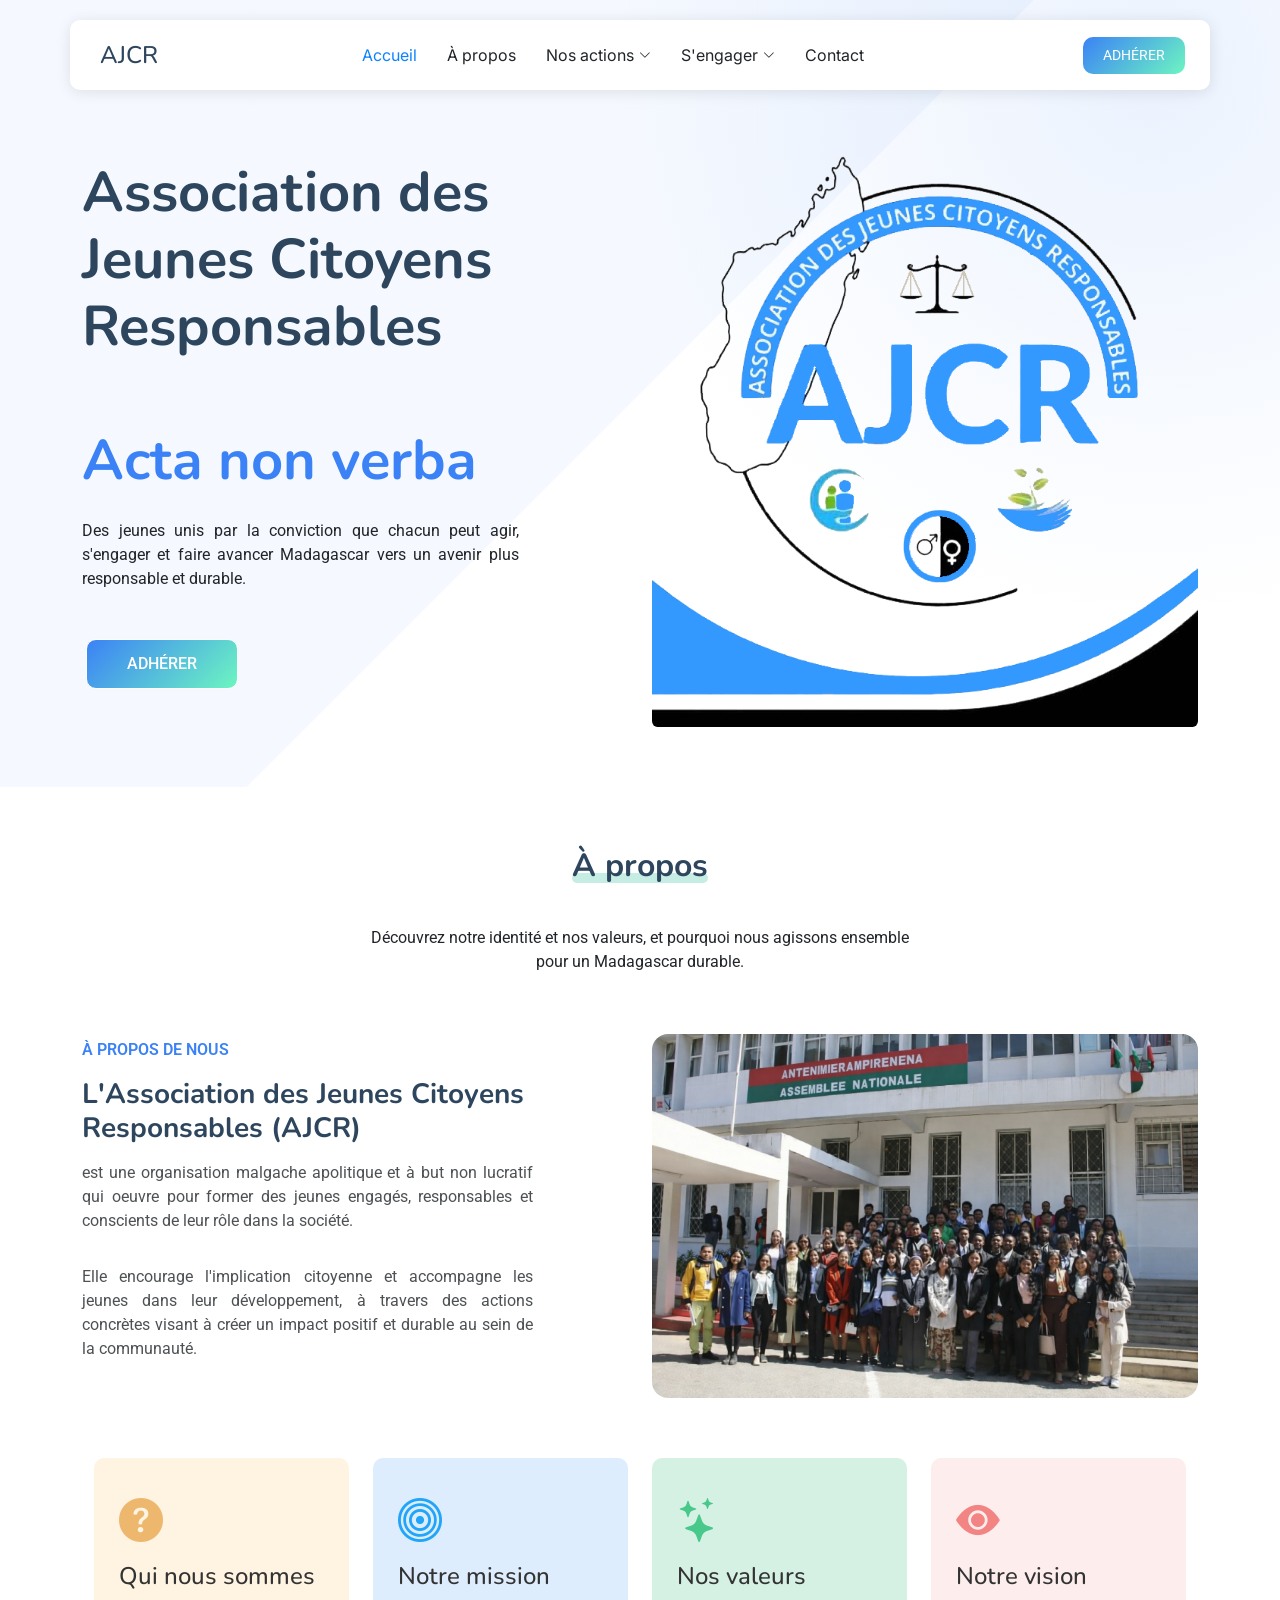
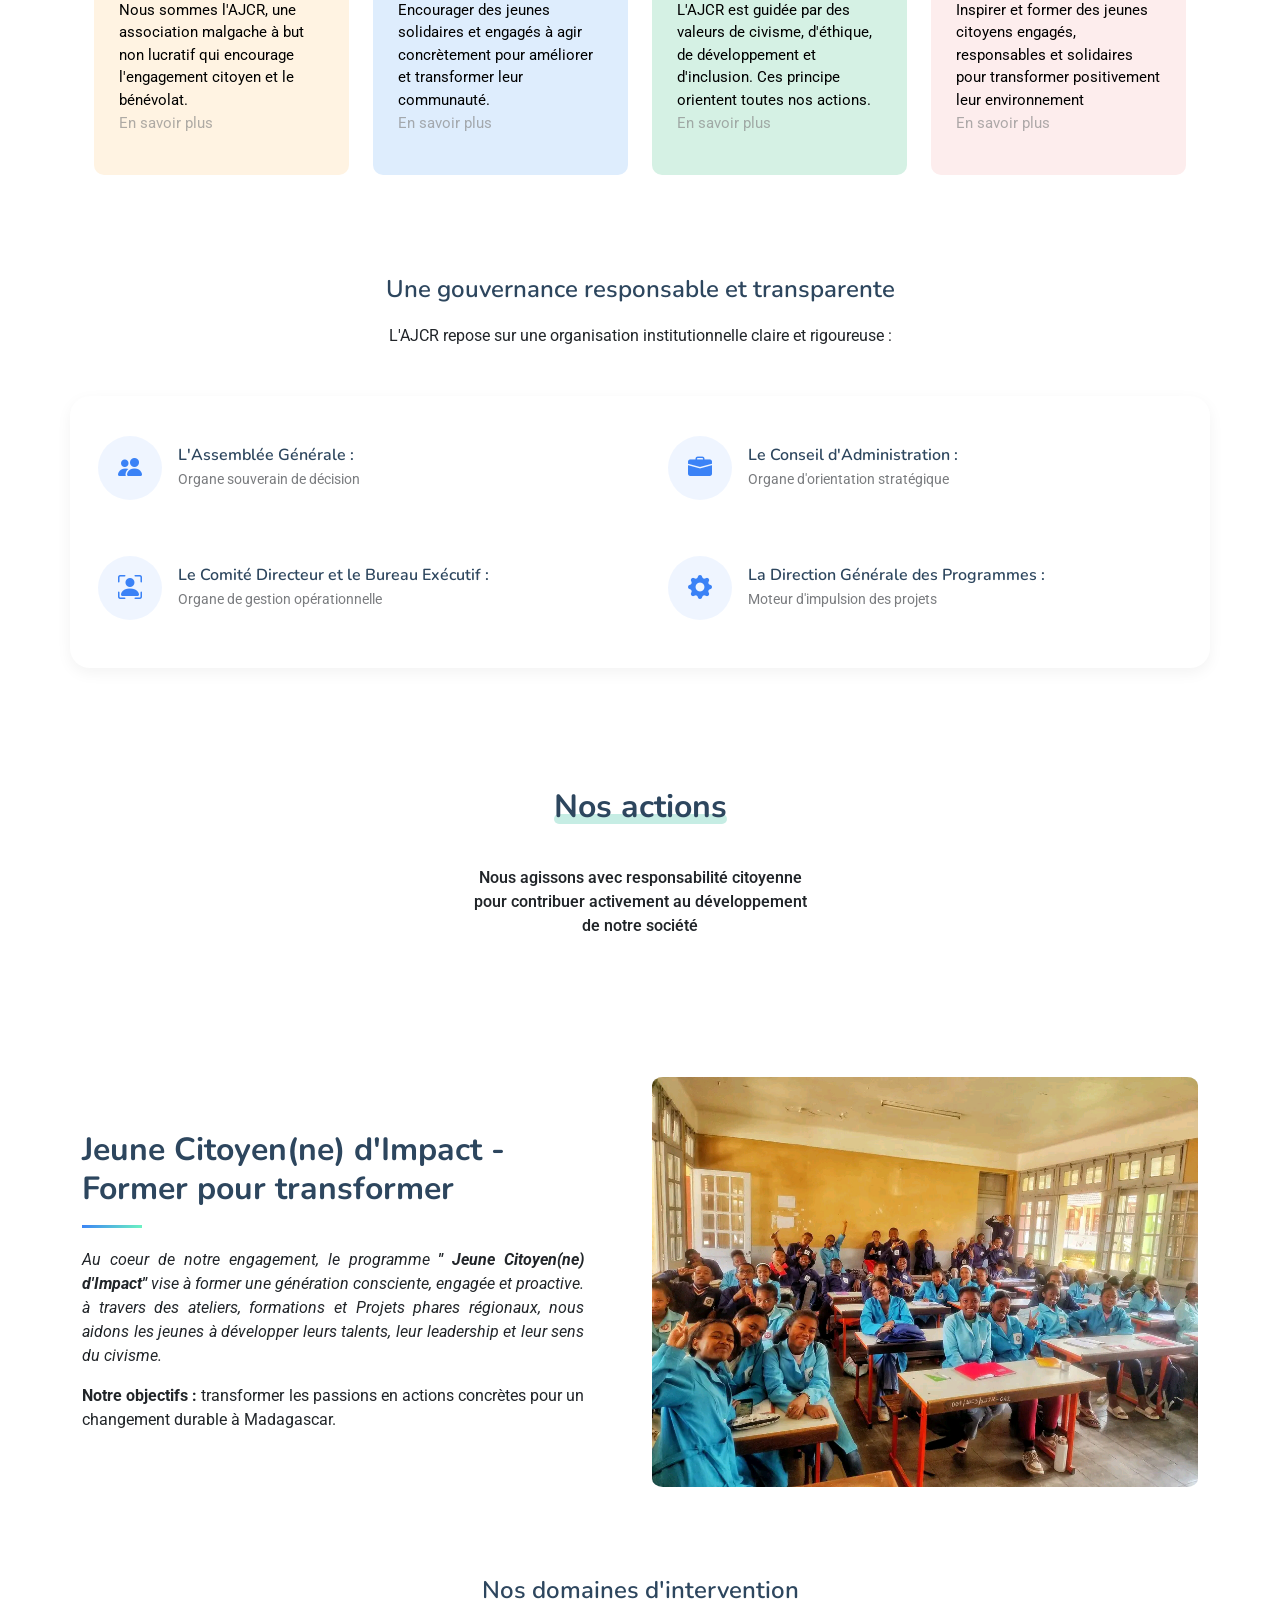
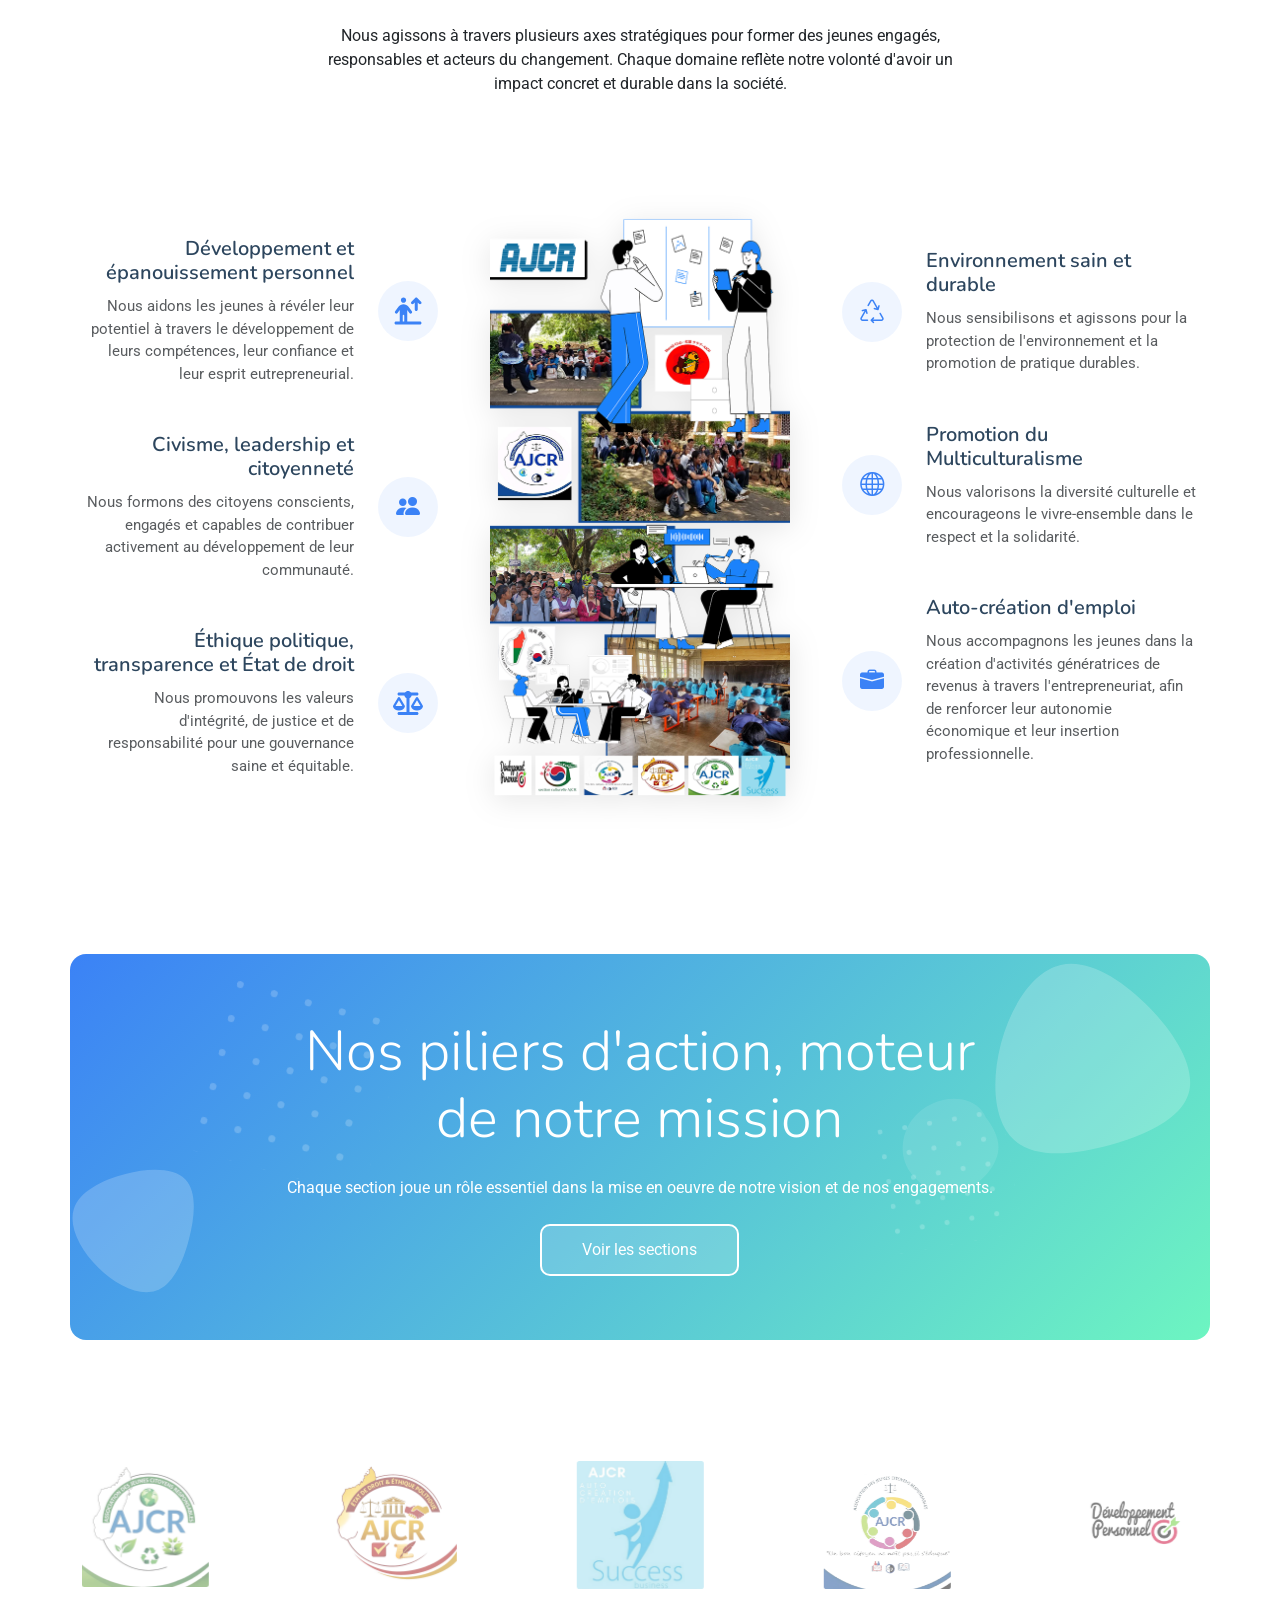
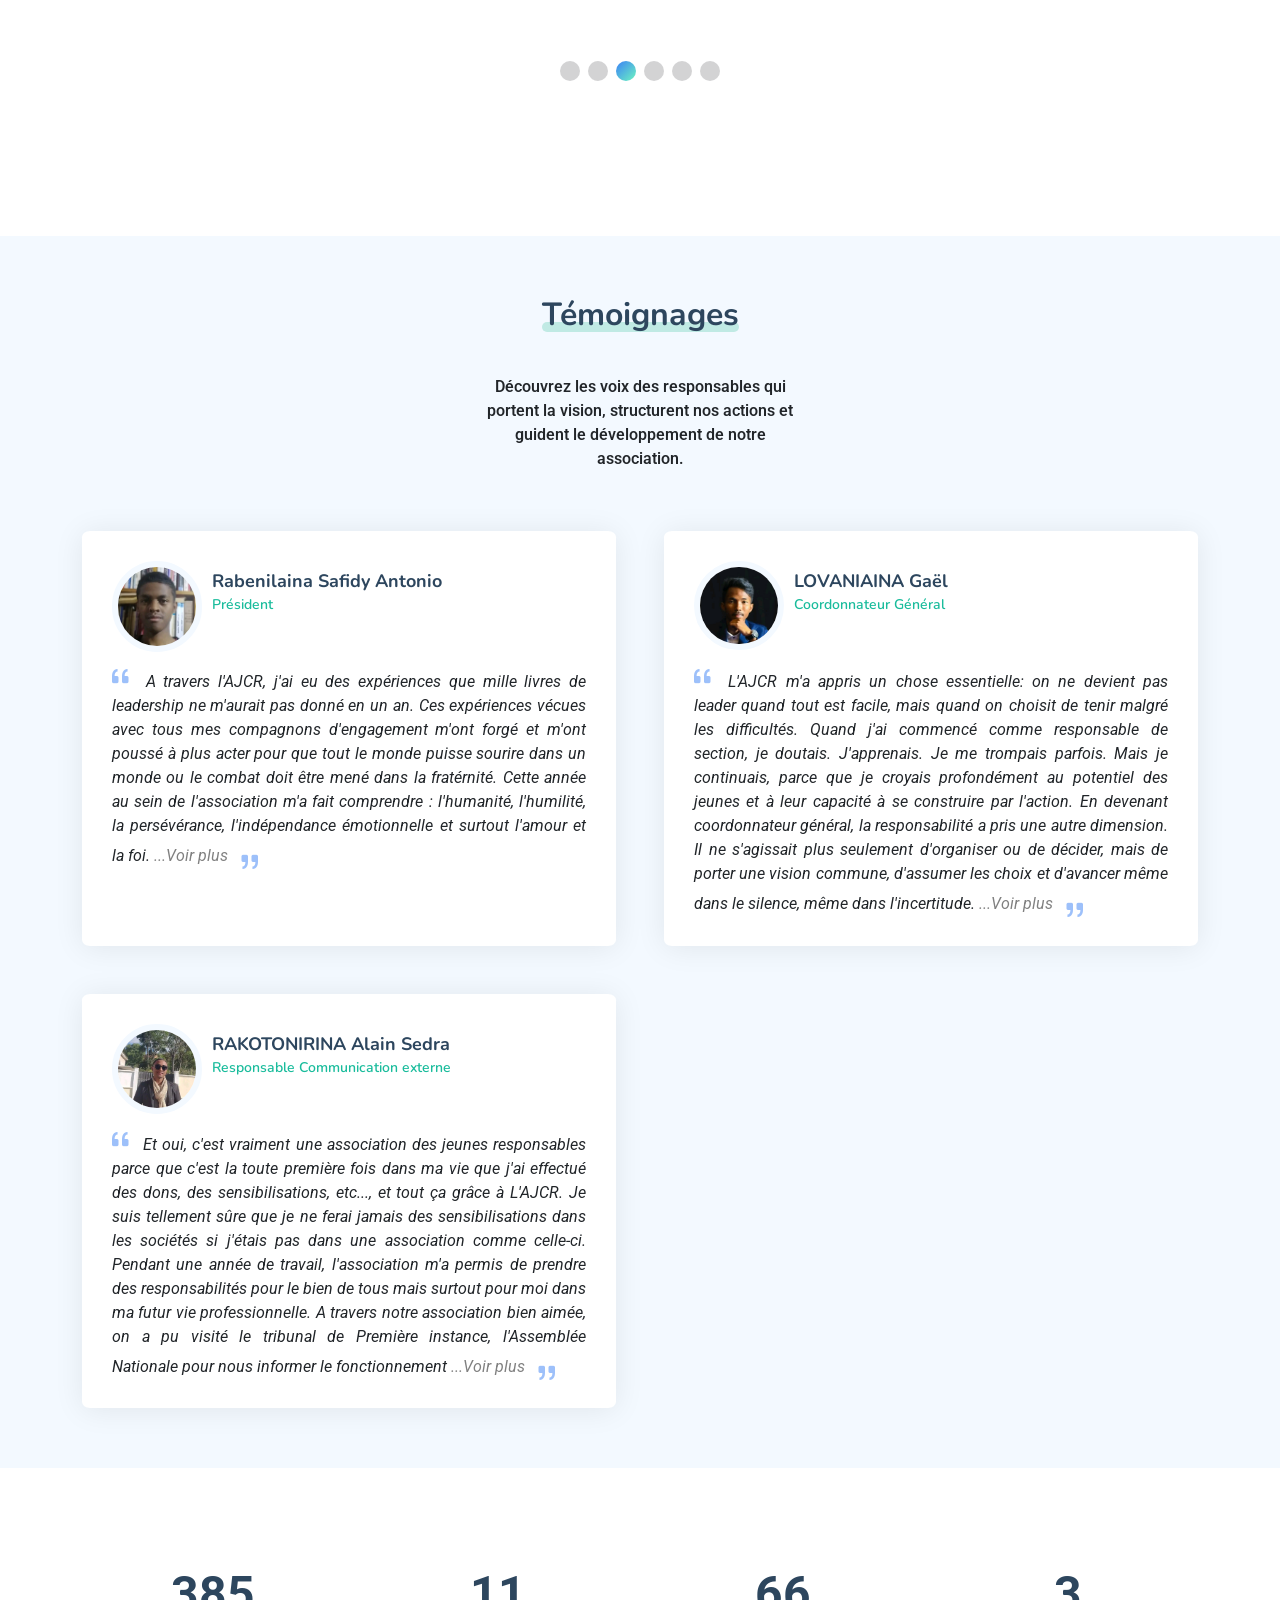
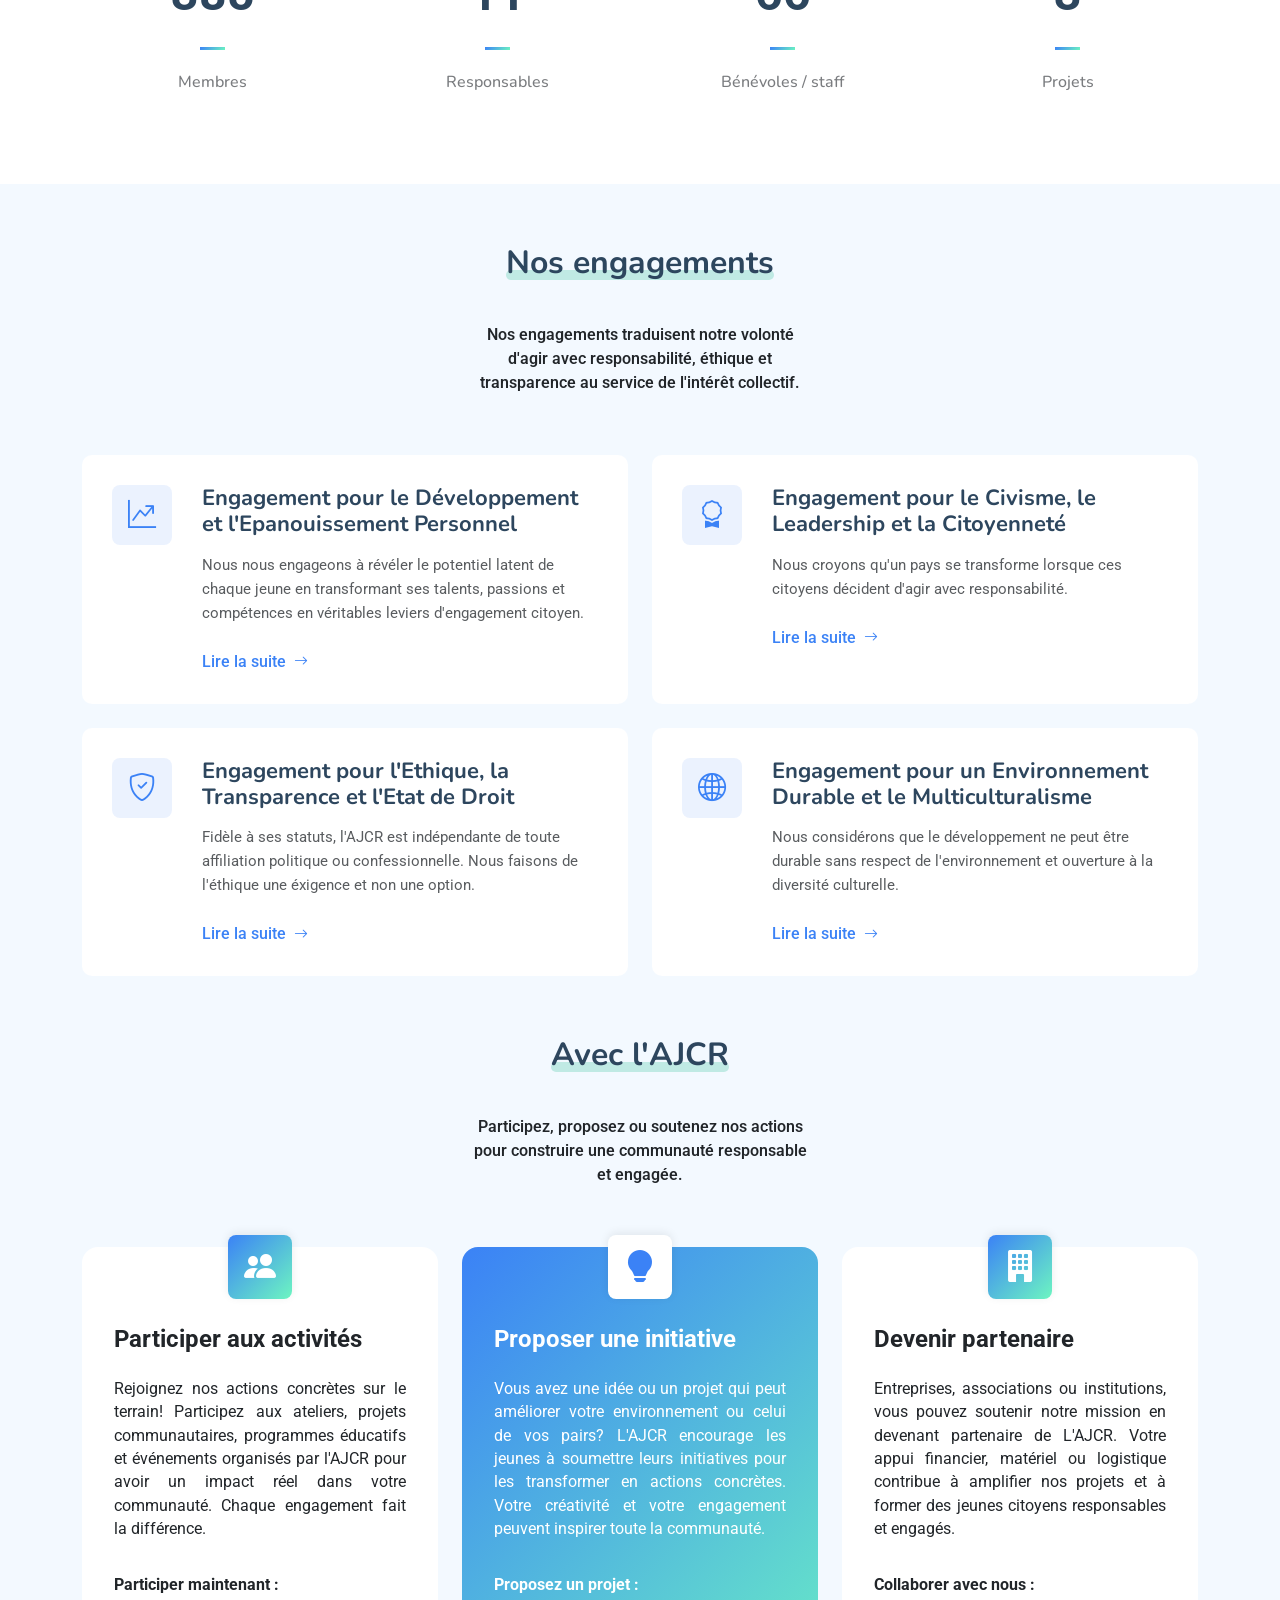
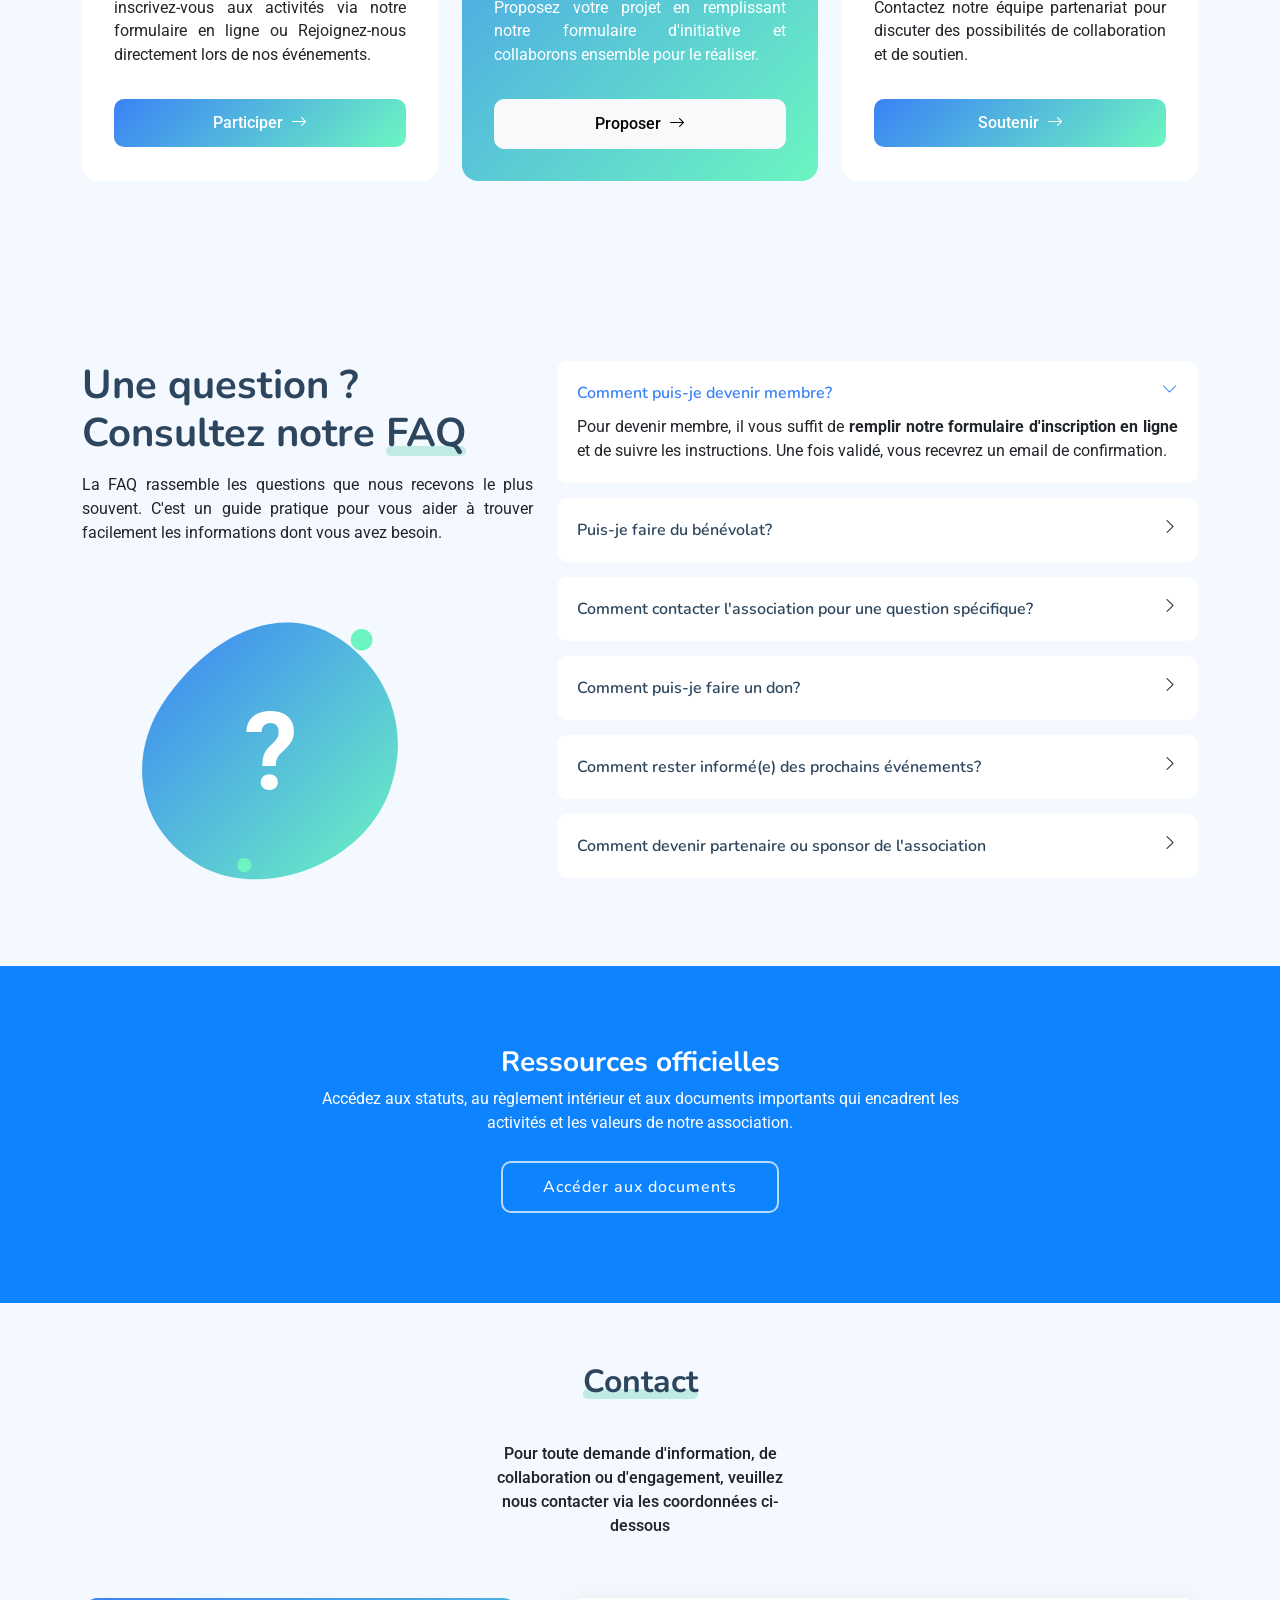
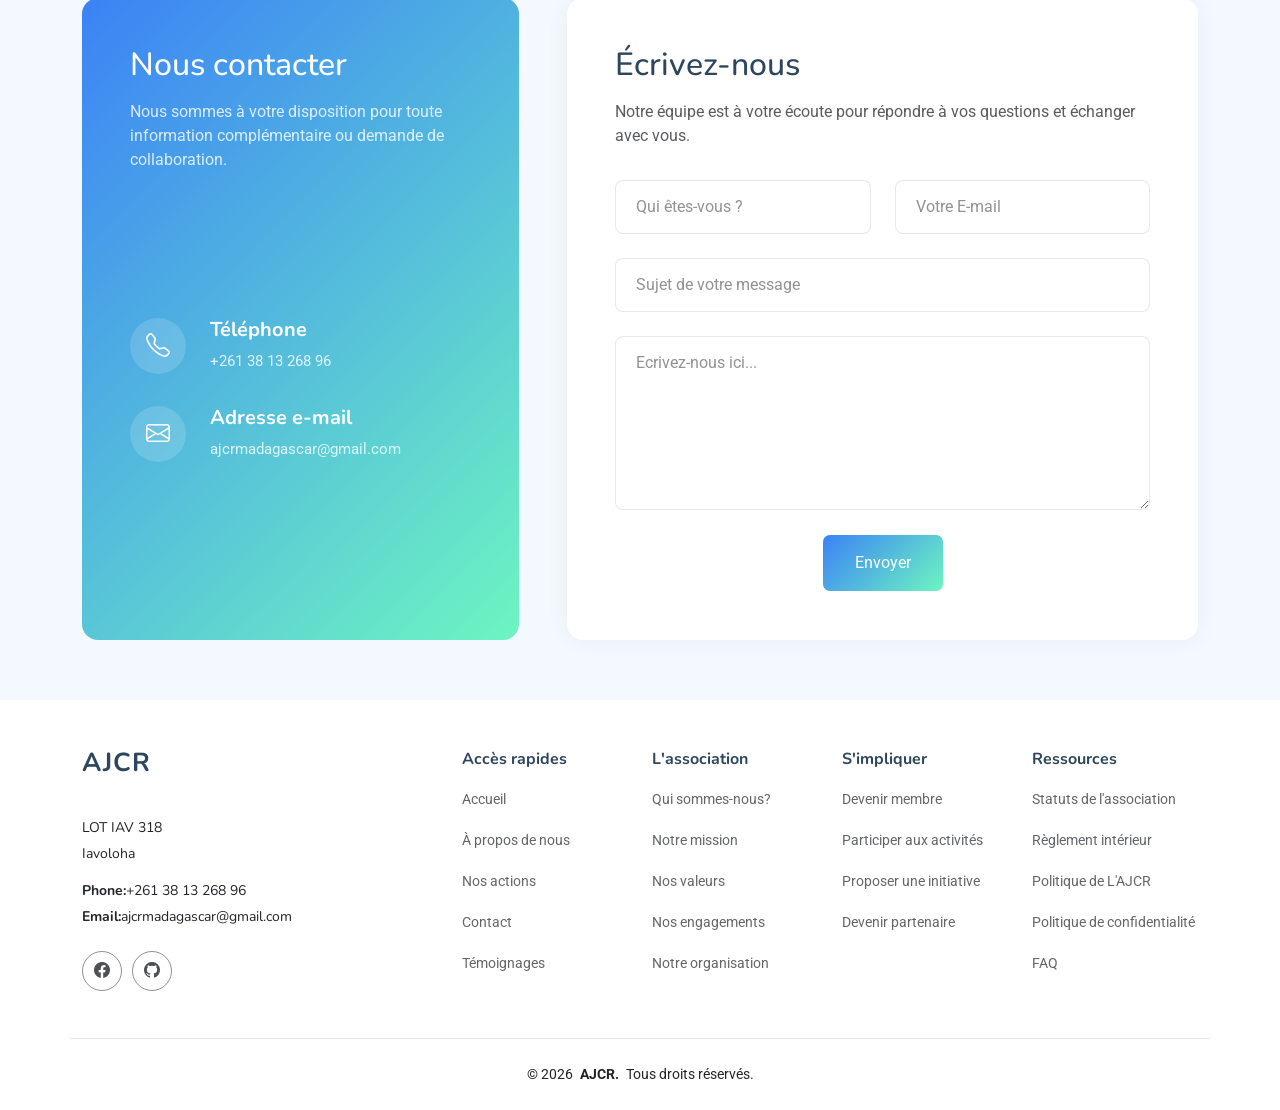
==== index.html @ 08d96058 "Mise à jour de mon site" ====
<!DOCTYPE html>
<html lang="fr">

<head>
  <meta charset="utf-8">
  <meta content="width=device-width, initial-scale=1.0" name="viewport">
  <title>Association des Jeunes citoyens Responsables</title>
  <meta name="description"
    content="AJCR est une association de jeunes citoyen responsables à Madagascar, engagée dans le leadership, le civisme et le développement personnel à travers des actions concrétes et impactantes.">
  <meta name="keywords"
    content="AJCR, association, des, jeunes, citoyens, responsables, engagement citoyen, leadership">

  <!-- Favicons -->
  <link href="assets/img/ajcr.png" rel="icon">
  <link href="assets/img/ajcr.png" rel="apple-touch-icon">

  <!-- Fonts -->
  <link href="https://fonts.googleapis.com" rel="preconnect">
  <link href="https://fonts.gstatic.com" rel="preconnect" crossorigin>
  <link
    href="https://fonts.googleapis.com/css2?family=Roboto:ital,wght@0,100;0,300;0,400;0,500;0,700;0,900;1,100;1,300;1,400;1,500;1,700;1,900&family=Inter:wght@100;200;300;400;500;600;700;800;900&family=Nunito:ital,wght@0,200;0,300;0,400;0,500;0,600;0,700;0,800;0,900;1,200;1,300;1,400;1,500;1,600;1,700;1,800;1,900&display=swap"
    rel="stylesheet">

  <!--  fichier bootstrap -->
  <link href="assets/vendor/bootstrap/css/bootstrap.min.css" rel="stylesheet">
  <link href="assets/vendor/bootstrap-icons/bootstrap-icons.css" rel="stylesheet">
  <link href="assets/vendor/aos/aos.css" rel="stylesheet">
  <link href="assets/vendor/glightbox/css/glightbox.min.css" rel="stylesheet">
  <link href="assets/vendor/swiper/swiper-bundle.min.css" rel="stylesheet">

  <!-- fichier main.css -->
  <link href="assets/css/main.css" rel="stylesheet">

  <!-- Google Tag Manager -->
  <script>(function (w, d, s, l, i) {
      w[l] = w[l] || []; w[l].push({
        'gtm.start':
          new Date().getTime(), event: 'gtm.js'
      }); var f = d.getElementsByTagName(s)[0],
        j = d.createElement(s), dl = l != 'dataLayer' ? '&l=' + l : ''; j.async = true; j.src =
          'https://www.googletagmanager.com/gtm.js?id=' + i + dl; f.parentNode.insertBefore(j, f);
    })(window, document, 'script', 'dataLayer', 'GTM-KNG8LFF8');
  </script>
  <!-- End Google Tag Manager -->
  <!-- ==============================================================
  le site officielle de l'association des jeunees citoyen responsable 
  =============================================================== -->
</head>

<body class="index-page">

  <!-- Google Tag Manager (noscript) -->
  <noscript>
    <iframe src="https://www.googletagmanager.com/ns.html?id=GTM-KNG8LFF8" height="0" width="0"
      style="display:none;visibility:hidden">
    </iframe>
  </noscript>
  <!-- End Google Tag Manager (noscript) -->

  <header id="header" class="header d-flex align-items-center fixed-top">
    <div
      class="header-container container-fluid container-xl position-relative d-flex align-items-center justify-content-between">

      <a href="index.html" class="logo d-flex align-items-center me-auto me-xl-0">
        <h1 class="Nom-du-site"> <span id="A">A</span>JCR</h1>
      </a>

      <nav id="Menu-de-navigation" class="Menu-de-navigation">
        <ul>
          <li><a href="#hero" class="active">Accueil</a></li>
          <li><a href="#A-propos">À propos</a></li>
          <li class="dropdown">
            <a href="#Nos-actions"><span>Nos actions</span><i class="bi bi-chevron-down toggle-dropdown"></i></a>
            <ul>
              <li><a href="#features-2">Champs d'action</a></li>
              <li><a href="section-details.html">Voir les Sections</a></li>
            </ul>
          </li>
          <li class="dropdown"><a href="#"><span>S'engager</span><i class="bi bi-chevron-down toggle-dropdown"></i></a>
            <ul>
              <li><a href="#Nos-engagenments">Nos engagements</a></li>
              <li class="dropdown"><a href="#Avec-nous"><span>Agir avec nous</span> <i
                    class="bi bi-chevron-down toggle-dropdown"></i></a>
                <ul>                  
                  <li><a href="https://forms.gle/aZLfjE8czCj9Nwq28">Participer aux activités</a></li>
                  <li><a href="https://forms.gle/UtaUMvUK39aXGhhe7">Proposer une initiative</a></li>
                  <li><a href="https://forms.gle/JMhozHPYaGedR1356">Devenir partenaire</a></li>
                </ul>
              </li>
            </ul>
          </li>
          <li><a href="#contact">Contact</a></li>
        </ul>
        <i class="mobile-nav-toggle d-xl-none bi bi-list"></i>
      </nav>
      <a class="btn-getstarted" href="https://forms.gle/XsCxbrKnExZRvkuF6">ADHÉRER</a>
    </div>
  </header>

  <main class="main">

    <!-- Début du modale -->
    <div id="file-modal">
      <div id="file-modal-div-2">
        <div id="file-modal-div-2-i">
          <h3 id="h3-modal">Fichiers à télécharger</h3>
          <i id="close-file-modal" class="bi bi-x"></i>
        </div>
        <div id="file-modal-div-2-content">
          <ul id="ul-modal">
            <li class="li-modal"><span class="li-modal-span"><i class="bi bi-filetype-pdf"></i> Statuts de l'association
              </span><a href="docs/Statut de l'ajcr.pdf" download="" class="btn-download" id="li-modal-a-1"><i
                  class="bi bi-download"></i> Télécharger</a></li>
            <li class="li-modal"><span class="li-modal-span"><i class="bi bi-filetype-pdf"></i> Règlement intérieur
              </span><a href="docs/REGLEMENT INTERIEUR DE L'AJCR.pdf" download="" class="btn-download"
                id="li-modal-a-2"><i class="bi bi-download"></i>
                Télécharger</a></li>
            <li class="li-modal"><span class="li-modal-span"><i class="bi bi-filetype-pdf"></i> Politique de L'AJCR
              </span><a href="docs/Politique de l'ajcr 2026.pdf" download="" class="btn-download" id="li-modal-a-3"><i
                  class="bi bi-download"></i> Télécharger</a></li>
          </ul>
        </div>
      </div>
    </div>
    <!-- fin du modale -->
    <!-- Section Accueil -->
    <section id="hero" class="hero section">
      <div class="container" data-aos="fade-up" data-aos-delay="100">
        <div class="row align-items-center">
          <!-- Déscription -->
          <div class="col-lg-6">
            <div class="hero-content" data-aos="fade-up" data-aos-delay="200">
              <h1 class="mb-4">
                Association des <br> Jeunes
                Citoyens <br>Responsables <br><br>
                <span class="accent-text">Acta non verba</span>
              </h1>
              <p class="mb-4 mb-md-5">
                Des jeunes unis par la conviction que chacun peut agir, s'engager et faire avancer Madagascar vers un
                avenir plus responsable et durable.</p>
              <div class="hero-buttons">
                <a href="https://forms.gle/XsCxbrKnExZRvkuF6" class="btn btn-primary me-0 me-sm-2 mx-1">ADHÉRER</a>
              </div>
            </div>
          </div>
          <!-- fin de la déscription -->
          <!-- image AJCR -->
          <div class="col-lg-6">
            <div class="hero-image" data-aos="zoom-out" data-aos-delay="300">
              <img src="assets/img/ajcr2.png" alt="logo de l'AJCR " class="img-fluid">
            </div>
          </div>
          <!-- fin de image AJCR -->
        </div>
      </div>
    </section>
    <!-- fin de la Section : Accueil -->
    <!-- Section : À Propos -->
    <section id="A-propos" class="about section">
      <!-- titre de la section -->
      <div class="container section-title" data-aos="fade-up">
        <h2><span class="allsection">À propos</span></h2>
        <p class="allsetcion-P">Découvrez notre identité et nos valeurs, et pourquoi nous agissons ensemble <br> pour
          un Madagascar durable. </p>
      </div>
      <!-- fin du titre de la section -->
      <div class="container" data-aos="fade-up" data-aos-delay="100">
        <!-- Début de la partie titre et déscription -->
        <div class="row gy-4 align-items-center justify-content-between">
          <div class="col-xl-5" data-aos="fade-up" data-aos-delay="200">
            <span class="about-meta">À PROPOS DE NOUS </span>
            <h2 class="about-title">L'Association des Jeunes Citoyens Responsables (AJCR)</h2>
            <p class="about-description">est une organisation malgache apolitique et à but non lucratif qui oeuvre pour
              former des jeunes engagés, responsables et conscients de leur rôle dans la société.</p>
            <p class="about-description">Elle encourage l'implication citoyenne et accompagne les jeunes dans leur
              développement, à travers des actions concrètes visant à créer un impact positif et durable au sein de la
              communauté.
            </p>
          </div>
          <div class="col-xl-6" data-aos="fade-up" data-aos-delay="300">
            <div class="image-wrapper">
              <div class="images position-relative" data-aos="zoom-out" data-aos-delay="400">
                <img src="assets/img/image-des-membres-de-AJCR.png" alt=""
                  class="img-fluid main-image rounded-4 glightbox">
              </div>
            </div>
          </div>
        </div>
        <!-- fin de la partie titre et déscription -->
        <!-- Section caractéristiques cartes -->
        <section id="features-cards" class="features-cards section">
          <div class="container">
            <div class="row gy-4">
              <!-- Début de la partie 1 du caractéristiques cartes -->
              <div class="col-xl-3 col-md-6" data-aos="zoom-in" data-aos-delay="100">
                <div class="feature-box orange">
                  <i class="bi bi-question-circle-fill"></i>
                  <h4>Qui nous sommes</h4>
                  <p> Nous sommes l'AJCR, une association malgache à but non lucratif qui encourage l'engagement citoyen
                    et le bénévolat.</p>
                  <a href="à-propos.html" class="feature-box-orange">En savoir plus </a>
                </div>
              </div>
              <!-- fin de la partie 1 du caractéristiques cartes -->
              <!-- Début de la partie 2 du caractéristiques cartes -->
              <div class="col-xl-3 col-md-6" data-aos="zoom-in" data-aos-delay="200">
                <div class="feature-box blue">
                  <i class="bi bi-bullseye"></i>
                  <h4>Notre mission</h4>
                  <p>Encourager des jeunes solidaires et engagés à agir concrètement pour améliorer et transformer leur
                    communauté.</p>
                  <a href="à-propos.html">En savoir plus</a>
                </div>
              </div>
              <!-- fin de la partie 2 du caractéristiques cartes -->
              <!-- Début de la partie 3 du caractéristiques cartes -->
              <div class="col-xl-3 col-md-6" data-aos="zoom-in" data-aos-delay="300">
                <div class="feature-box green">
                  <i class="bi bi-stars"></i>
                  <h4>Nos valeurs</h4>
                  <p>L'AJCR est guidée par des valeurs de civisme, d'éthique, de développement et d'inclusion. Ces
                    principe orientent toutes nos actions.</p>
                  <a href="à-propos.html">En savoir plus</a>
                </div>
              </div>
              <!-- fin de la partie 3 du caractéristiques cartes -->
              <!-- Début de la partie 4 du caractéristiques cartes -->
              <div class="col-xl-3 col-md-6" data-aos="zoom-in" data-aos-delay="400">
                <div class="feature-box red">
                  <i class="bi bi-eye-fill"></i>
                  <h4>Notre vision</h4>
                  <p>Inspirer et former des jeunes citoyens engagés, responsables et solidaires pour transformer
                    positivement leur environnement</p>
                  <a href="à-propos.html">En savoir plus</a>
                </div>
              </div>
              <!-- fin de la partie 4 du caractéristiques cartes-->
            </div>
          </div>
        </section>
        <!-- fin de la Section caractéristiques cartes -->
        <!-- Début de la partie gouvernance et transparence -->
        <!-- sous-titre de la section -->
        <div class="container section-subtitles" data-aos="fade-up">
          <h2><span>Une gouvernance responsable et transparente</span></h2>
          <p class="allsetcion-P">L'AJCR repose sur une organisation institutionnelle claire et rigoureuse :</p>
        </div>
        <!-- fin du sous-titre -->
        <!-- déscription de la sous-partie -->
        <div class="row stats-row gy-4 mt-5" data-aos="fade-up" data-aos-delay="500">
          <!-- L'Assemblée générale -->
          <div class="col-lg-6 col-md-6">
            <div class="resposable-item">
              <div class="resposable-icon">
                <i class="bi bi-people-fill"></i>
              </div>
              <div class="resposable-content">
                <h4>L'Assemblée Générale :</h4>
                <p class="mb-0">Organe souverain de décision</p>
              </div>
            </div>
          </div>
          <!-- fin -->
          <!-- Le conseil d'administration -->
          <div class="col-lg-6 col-md-6">
            <div class="resposable-item">
              <div class="resposable-icon">
                <i class="bi bi-briefcase-fill"></i>
              </div>
              <div class="resposable-content">
                <h4>Le Conseil d'Administration :</h4>
                <p class="mb-0">Organe d'orientation stratégique</p>
              </div>
            </div>
          </div>
          <!-- fin -->
          <!-- comité directeur et le bureau éxécutif -->
          <div class="col-lg-6 col-md-6">
            <div class="resposable-item">
              <div class="resposable-icon">
                <i class="bi bi-person-bounding-box"></i>
              </div>
              <div class="resposable-content">
                <h4>Le Comité Directeur et le Bureau Exécutif :</h4>
                <p class="mb-0">Organe de gestion opérationnelle</p>
              </div>
            </div>
          </div>
          <!-- fin -->
          <!-- la direction Générale des programmes -->
          <div class="col-lg-6 col-md-6">
            <div class="resposable-item">
              <div class="resposable-icon">
                <i class="bi bi-gear-fill"></i>
              </div>
              <div class="resposable-content">
                <h4>La Direction Générale des Programmes :</h4>
                <p class="mb-0">Moteur d'impulsion des projets</p>
              </div>
            </div>
          </div>
          <!-- fin -->
        </div>
        <!-- fin du sous-partie  -->
      </div>
    </section>
    <!-- fin de la Section : À Propos -->
    <!-- Section : Nos actions -->
    <section id="Nos-actions" class="features section">
      <!-- titre de la section  -->
      <div class="container section-title" data-aos="fade-up">
        <h2><span class="allsection">Nos actions</span></h2>
        <p class="allsection-P">Nous agissons avec responsabilité citoyenne pour contribuer activement au
          développement de notre société </p>
      </div>
      <!-- fin de la titre section -->
      <!-- Début de la sous-section 1 -->
      <div class="container">
        <div class="d-flex justify-content-center">
          <ul class="nav nav-tabs" data-aos="fade-up" data-aos-delay="100">
            <!-- Début -->
            <li class="nav-item">
              <a class="nav-link active show" data-bs-toggle="tab" data-bs-target="#features-tab-1">
                <h4>Impact</h4>
              </a>
            </li>
            <!-- fin -->
            <!-- Début -->
            <li class="nav-item">
              <a class="nav-link" data-bs-toggle="tab" data-bs-target="#features-tab-2">
                <h4>Citoyenneté</h4>
              </a>
            </li>
            <!-- fin -->
            <!-- Début -->
            <li class="nav-item">
              <a class="nav-link" data-bs-toggle="tab" data-bs-target="#features-tab-3">
                <h4>Solidarité</h4>
              </a>
            </li>
            <!-- fin -->
          </ul>
        </div>

        <div class="tab-content" data-aos="fade-up" data-aos-delay="200">
          <!-- Début -->
          <div class="tab-pane fade active show" id="features-tab-1">
            <div class="row">
              <div class="col-lg-6 order-2 order-lg-1 mt-3 mt-lg-0 d-flex flex-column justify-content-center">
                <h3>Jeune Citoyen(ne) d'Impact - Former pour transformer</h3>
                <p class="fst-italic tab-pane-p">Au coeur de notre engagement, le programme <span
                    class="span-déscription">" Jeune
                    Citoyen(ne) d'Impact"</span> vise à former une génération consciente, engagée et proactive.
                  à travers des ateliers, formations et Projets phares régionaux, nous aidons les jeunes à développer
                  leurs talents, leur leadership et leur sens du civisme.
                </p>
                <p class="tab-pane-p"><span class="span-déscription">Notre objectifs :</span> transformer les passions
                  en actions concrètes
                  pour un changement durable à Madagascar.</p>
              </div>
              <div class="col-lg-6 order-1 order-lg-2 text-center">
                <img src="assets/img/nos-actions/Image-Impact.png" alt="" class="img-fluid glightbox">
              </div>
            </div>
          </div>
          <!-- fin -->
          <!-- Début -->
          <div class="tab-pane fade" id="features-tab-2">
            <div class="row">
              <div class="col-lg-6 order-2 order-lg-1 mt-3 mt-lg-0 d-flex flex-column justify-content-center">
                <h3>Engagement Citoyen et Éthique Publique</h3>
                <p class="fst-italic tab-pane-p">
                  <span class="span-déscription">L'Association des Jeunes Citoyens Responsables</span>
                  promeut le civisme, le leadershipet l'éthique politique.
                </p>
                <p class="tab-pane-p">
                  Nous organisons des espaces d'échanges, de sensibilisations et de réflexion autour de la transparence,
                  de l'État de droit et de la responsabilité citoyenne. Parce que le changement commence par l'esprit,
                  nous encourageons une révolution pacifique fomdée sur les valeurs, l'intégrité et l'amour du pays.
                </p>
              </div>
              <div class="col-lg-6 order-1 order-lg-2 text-center">
                <img src="assets/img/nos-actions/Image-citoyenneté.png" alt="" class="img-fluid glightbox">
              </div>
            </div>
          </div>
          <!-- fin -->
          <!-- Début -->
          <div class="tab-pane fade" id="features-tab-3">
            <div class="row">
              <div class="col-lg-6 order-2 order-lg-1 mt-3 mt-lg-0 d-flex flex-column justify-content-center">
                <h3>Solidarité, Environnement et Multiculturalisme</h3>
                <p class="fst-italic tab-pane-p">
                  Nous agissons pour un environnement sain et une société unie.
                  Nos initiatives incluent des actions écologiques, des projets solidaires et des activités valorisant
                  la diversité culturelle.
                </p>
                <p class="tab-pane-p">
                  À travers nos antennes régionales (Antananarivo et les provences), nous construisons un réseau de
                  jeunes citoyens responsables, capables d'impacter positivement leurs communautés.
                </p>
              </div>
              <div class="col-lg-6 order-1 order-lg-2 text-center">
                <img src="assets/img/nos-actions/Image-solidarité.png" alt="" class="img-fluid glightbox">
              </div>
            </div>
          </div>
          <!-- fin -->
        </div>
      </div>
      <!-- fin de la sous-section 1 -->
      <!-- division entre les deux parties de la même section la section nos action -->
      <div id="features-2" class="features-2 section">
        <!-- titre de la sous-partie -->
        <div id="section-subtitles" class="container section-subtitles" data-aos="fade-up">
          <h2><span>Nos domaines d'intervention</span></h2>
          <p class="allsetcion-P">Nous agissons à travers plusieurs axes stratégiques pour former des jeunes
            engagés, responsables et acteurs du changement. Chaque domaine reflète notre volonté d'avoir un impact
            concret et durable dans la société.</p>
        </div>
        <!-- fin du titre de la sous-partie -->
        <div class="container" data-aos="fade-up" data-aos-delay="100">
          <div class="row align-items-center">
            <div class="col-lg-4">
              <!-- Début de l'élément caractéristiques -->
              <div class="feature-item text-end mb-5" data-aos="fade-right" data-aos-delay="200">
                <div class="d-flex align-items-center justify-content-end gap-4">
                  <div class="feature-content">
                    <h3>Développement et épanouissement personnel</h3>
                    <p>Nous aidons les jeunes à révéler leur potentiel à travers le développement de leurs compétences,
                      leur confiance et leur esprit eutrepreneurial.</p>
                  </div>
                  <div class="feature-icon flex-shrink-0">
                    <svg class="svg-icon" xmlns="http://www.w3.org/2000/svg" viewBox="0 0 640 640">
                      <!--!Font Awesome Free 7.2.0 by @fontawesome - https://fontawesome.com License - https://fontawesome.com/license/free Copyright 2026 Fonticons, Inc.-->
                      <path fill="#3b82f6"
                        d="M224 32C254.9 32 280 57.1 280 88C280 118.9 254.9 144 224 144C193.1 144 168 118.9 168 88C168 57.1 193.1 32 224 32zM350.3 363.1L304 300.7L304 544L576 544C593.7 544 608 558.3 608 576C608 593.7 593.7 608 576 608L64 608C46.3 608 32 593.7 32 576C32 558.3 46.3 544 64 544L144 544L144 300.7L97.7 363.1C87.2 377.3 67.1 380.3 52.9 369.7C38.7 359.1 35.7 339.1 46.3 324.9L116.8 229.9C142 196 181.7 176 224 176C266.3 176 306 196 331.2 229.9L401.7 324.9C412.2 339.1 409.3 359.1 395.1 369.7C380.9 380.3 360.9 377.3 350.3 363.1zM240 544L240 416C240 407.2 232.8 400 224 400C215.2 400 208 407.2 208 416L208 544L240 544zM598.6 166.6C586.1 179.1 565.8 179.1 553.3 166.6L528 141.3L528 288C528 305.7 513.7 320 496 320C478.3 320 464 305.7 464 288L464 141.3L438.6 166.7C426.1 179.2 405.8 179.2 393.3 166.7C380.8 154.2 380.8 133.9 393.3 121.4L473.3 41.4C485.8 28.9 506.1 28.9 518.6 41.4L598.6 121.4C611.1 133.9 611.1 154.2 598.6 166.7z" />
                    </svg>
                  </div>
                </div>
              </div>
              <!-- fin de l'élément caractéristiques -->
              <!-- Début de l'élément caractéristiques -->
              <div class="feature-item text-end mb-5" data-aos="fade-right" data-aos-delay="300">
                <div class="d-flex align-items-center justify-content-end gap-4">
                  <div class="feature-content">
                    <h3>Civisme, leadership et citoyenneté</h3>
                    <p>Nous formons des citoyens conscients, engagés et capables de contribuer activement au
                      développement
                      de leur communauté.</p>
                  </div>
                  <div class="feature-icon flex-shrink-0">
                    <i class="bi bi-people-fill"></i>
                  </div>
                </div>
              </div>
              <!-- fin de l'élément caractéristiques -->
              <!-- Début de l'élément caractéristiques -->
              <div class="feature-item text-end" data-aos="fade-right" data-aos-delay="400">
                <div class="d-flex align-items-center justify-content-end gap-4">
                  <div class="feature-content">
                    <h3>Éthique politique, transparence et État de droit</h3>
                    <p>Nous promouvons les valeurs d'intégrité, de justice et de responsabilité pour une gouvernance
                      saine
                      et équitable.</p>
                  </div>
                  <div class="feature-icon flex-shrink-0">
                    <svg class="svg-icon" xmlns="http://www.w3.org/2000/svg" viewBox="0 0 640 640">
                      <!--!Font Awesome Free 7.2.0 by @fontawesome - https://fontawesome.com License - https://fontawesome.com/license/free Copyright 2026 Fonticons, Inc.-->
                      <path fill="#3b82f6"
                        d="M384 96L512 96C529.7 96 544 110.3 544 128C544 145.7 529.7 160 512 160L398.4 160C393.2 185.8 375.5 207.1 352 217.3L352 512L512 512C529.7 512 544 526.3 544 544C544 561.7 529.7 576 512 576L128 576C110.3 576 96 561.7 96 544C96 526.3 110.3 512 128 512L288 512L288 217.3C264.5 207 246.8 185.7 241.6 160L128 160C110.3 160 96 145.7 96 128C96 110.3 110.3 96 128 96L256 96C270.6 76.6 293.8 64 320 64C346.2 64 369.4 76.6 384 96zM439.6 384L584.4 384L512 259.8L439.6 384zM512 480C449.1 480 396.8 446 386 401.1C383.4 390.1 387 378.8 392.7 369L487.9 205.8C492.9 197.2 502.1 192 512 192C521.9 192 531.1 197.3 536.1 205.8L631.3 369C637 378.8 640.6 390.1 638 401.1C627.2 445.9 574.9 480 512 480zM126.8 259.8L54.4 384L199.3 384L126.8 259.8zM.9 401.1C-1.7 390.1 1.9 378.8 7.6 369L102.8 205.8C107.8 197.2 117 192 126.9 192C136.8 192 146 197.3 151 205.8L246.2 369C251.9 378.8 255.5 390.1 252.9 401.1C242.1 445.9 189.8 480 126.9 480C64 480 11.7 446 .9 401.1z"
                        ; />
                    </svg>
                  </div>
                </div>
              </div>
              <!-- fin de l'élément caractéristiques -->
            </div>

            <!-- Début collage L'AJCR -->
            <div class="col-lg-4" data-aos="zoom-in" data-aos-delay="200">
              <div class="phone-mockup text-center">
                <img src="assets/img/phone-app-screen.png" alt="" class="img-fluid glightbox">
              </div>
            </div>
            <!-- la fin de l'image collage de l'AJCR -->

            <div class="col-lg-4">
              <!-- Début de l'élément caractéristiques -->
              <div class="feature-item mb-5" data-aos="fade-left" data-aos-delay="200">
                <div class="d-flex align-items-center gap-4">
                  <div class="feature-icon flex-shrink-0">
                    <i class="bi bi-recycle"></i>
                  </div>
                  <div class="feature-content">
                    <h3>Environnement sain et durable</h3>
                    <p>Nous sensibilisons et agissons pour la protection de l'environnement et la promotion de pratique
                      durables.</p>
                  </div>
                </div>
              </div>
              <!-- fin de l'élément caractéristiques -->
              <!-- Début de l'élément caractéristiques -->
              <div class="feature-item mb-5" data-aos="fade-left" data-aos-delay="300">
                <div class="d-flex align-items-center gap-4">
                  <div class="feature-icon flex-shrink-0">
                    <i class="bi bi-globe"></i>
                  </div>
                  <div class="feature-content">
                    <h3>Promotion du Multiculturalisme</h3>
                    <p>Nous valorisons la diversité culturelle et encourageons le vivre-ensemble dans le respect et la
                      solidarité.</p>
                  </div>
                </div>
              </div>
              <!-- fin de l'élément caractéristiques -->
              <!-- Début de l'élément caractéristiques -->
              <div class="feature-item" data-aos="fade-left" data-aos-delay="400">
                <div class="d-flex align-items-center gap-4">
                  <div class="feature-icon flex-shrink-0">
                    <i class="bi bi-briefcase-fill"></i>
                  </div>
                  <div class="feature-content">
                    <h3>Auto-création d'emploi</h3>
                    <p>Nous accompagnons les jeunes dans la création d'activités génératrices de revenus à travers
                      l'entrepreneuriat, afin de renforcer leur autonomie économique et leur insertion professionnelle.
                    </p>
                  </div>
                </div>
              </div>
              <!-- fin de l'élément caractéristiques -->
            </div>
          </div>
        </div>
      </div>
      <!-- fin de la division domaines d'intervention -->
      <!-- Voir les section-Section -->
      <div class="call-to-action section">
        <div class="container" data-aos="fade-up" data-aos-delay="100">
          <!-- debut -->
          <div class="row content justify-content-center align-items-center position-relative">
            <div class="col-lg-8 mx-auto text-center">
              <h2 class="display-4 mb-4">Nos piliers d'action, moteur de notre mission</h2>
              <p class="mb-4">Chaque section joue un rôle essentiel dans la mise en oeuvre de notre vision et de nos
                engagements.</p>
              <a href="section-details.html" class="btn btn-cta">Voir les sections</a>
            </div>

            <!-- Abstract Background Elements -->
            <div class="shape shape-1">
              <svg viewBox="0 0 200 200">
                <path
                  d="M63.5,-37.6C72.6,-21,63.4,5.1,49.7,29.1C36.1,53,18.1,74.7,-1.9,75.8C-21.9,77,-43.9,57.5,-58.1,33.2C-72.3,8.9,-78.8,-20.1,-67.8,-37.8C-56.8,-55.5,-28.4,-61.7,-0.6,-61.4C27.2,-61.1,54.5,-54.1,63.5,-37.6Z"
                  transform="translate(100 100)" />
              </svg>
            </div>

            <div class="shape shape-2">
              <svg viewBox="0 0 200 200">
                <path
                  d="M63.5,-37.6C72.6,-21,63.4,5.1,49.7,29.1C36.1,53,18.1,74.7,-1.9,75.8C-21.9,77,-43.9,57.5,-58.1,33.2C-72.3,8.9,-78.8,-20.1,-67.8,-37.8C-56.8,-55.5,-28.4,-61.7,-0.6,-61.4C27.2,-61.1,54.5,-54.1,63.5,-37.6Z"
                  transform="translate(100 100)" />
              </svg>
            </div>

            <!-- Dot Pattern Groups -->
            <div class="dots dots-1">
              <svg viewBox="0 0 100 100">
                <pattern id="dot-pattern" x="0" y="0" width="20" height="20" patternUnits="userSpaceOnUse">
                  <circle cx="2" cy="2" r="2" fill="currentColor"></circle>
                </pattern>
                <rect width="100" height="100" fill="url(#dot-pattern)"></rect>
              </svg>
            </div>

            <div class="dots dots-2">
              <svg viewBox="0 0 100 100">
                <pattern id="dot-pattern-2" x="0" y="0" width="20" height="20" patternUnits="userSpaceOnUse">
                  <circle cx="2" cy="2" r="2" fill="currentColor"></circle>
                </pattern>
                <rect width="100" height="100" fill="url(#dot-pattern-2)"></rect>
              </svg>
            </div>

            <div class="shape shape-3">
              <svg viewBox="0 0 200 200">
                <path
                  d="M43.3,-57.1C57.4,-46.5,71.1,-32.6,75.3,-16.2C79.5,0.2,74.2,19.1,65.1,35.3C56,51.5,43.1,65,27.4,71.7C11.7,78.4,-6.8,78.3,-23.9,72.4C-41,66.5,-56.7,54.8,-65.4,39.2C-74.1,23.6,-75.8,4,-71.7,-13.2C-67.6,-30.4,-57.7,-45.2,-44.3,-56.1C-30.9,-67,-15.5,-74,0.7,-74.9C16.8,-75.8,33.7,-70.7,43.3,-57.1Z"
                  transform="translate(100 100)">
                </path>
              </svg>
            </div>
          </div>
          <!-- fin -->
        </div>
      </div>
      <!-- fin de la partie : Voir les section-Section -->
      <!-- les  logos des Sections -->
      <div class="clients section">
        <div class="container" data-aos="fade-up" data-aos-delay="100">
          <div class="swiper init-swiper">
            <script type="application/json" class="swiper-config">
            {
              "loop": true,
              "speed": 600,
              "autoplay": {
                "delay": 3000
              },
              "slidesPerView": "auto",
              "pagination": {
                "el": ".swiper-pagination",
                "type": "bullets",
                "clickable": true
              },
              "breakpoints": {
                "320": {
                  "slidesPerView": 1,
                  "spaceBetween": 40
                },
                "480": {
                  "slidesPerView": 2,
                  "spaceBetween": 60
                },
                "640": {
                  "slidesPerView": 3,
                  "spaceBetween": 80
                },
                "992": {
                  "slidesPerView": 5,
                  "spaceBetween": 120
                }
              }
            }
          </script>
            <div class="swiper-wrapper align-items-center">
              <div class="swiper-slide"><img src="assets/img/sections/logos developpement personnel de l'AJCR.png"
                  class="img-fluid" alt=""></div>
              <div class="swiper-slide"><img src="assets/img/sections/section culturelle AJCR.png" class="img-fluid"
                  alt=""></div>
              <div class="swiper-slide"><img src="assets/img/sections/logo section environnement .png" class="img-fluid"
                  alt=""></div>
              <div class="swiper-slide"><img src="assets/img/sections/logos Etat de Droit.png" class="img-fluid" alt="">
              </div>
              <div class="swiper-slide"><img src="assets/img/sections/logo auto création d'emplois.png"
                  class="img-fluid" alt=""></div>
              <div class="swiper-slide"><img src="assets/img/sections/logo civisme.png" class="img-fluid" alt=""></div>
            </div>
            <div class="swiper-pagination"></div>
          </div>
        </div>
      </div>
      <!-- fin de la partie : logos des Sections -->
    </section>
    <!-- /Features Section -->
    <!-- Témoignages Section -->
    <section id="Témoignages" class="testimonials section light-background">
      <!-- titre de la section -->
      <div class="container section-title" data-aos="fade-up">
        <h2><span class=" allsection">Témoignages</span></h2>
        <p class="allsection-P">Découvrez les voix des responsables qui portent la vision, structurent nos actions et
          <br> guident le développement de notre association.
        </p>
      </div>
      <!-- fin de la section : titre de la section -->
      <div class="container">
        <div class="row g-5">
          <!-- Début Partie 1 témoignages -->
          <div class="col-lg-6" data-aos="fade-up" data-aos-delay="100">
            <div class="testimonial-item">
              <img src="assets/img/témoignages/Rabenilaina Safidy Antonio.jpg" class="testimonial-img" alt="">
              <h3>Rabenilaina Safidy Antonio</h3>
              <h4>Président</h4>
              <p>
                <i class="bi bi-quote quote-icon-left"></i>
                A travers l'AJCR, j'ai eu des expériences que mille livres de leadership ne m'aurait pas donné en
                un an. Ces expériences vécues avec tous mes compagnons d'engagement m'ont forgé et m'ont poussé à plus
                acter pour que tout le monde puisse sourire dans un monde ou le combat doit être mené dans la
                fratérnité. Cette année au sein de l'association m'a fait comprendre : l'humanité, l'humilité, la
                persévérance, l'indépendance émotionnelle et surtout l'amour et la foi.
                <span class="collapse" id="lire-la-suite">
                  Que Dieu fasse que tout le
                  monde soit toujours responsable selon les passions et les charismes, et que la grande famille de
                  l'AJCR qui est en train de grandir apporte un changement palpable pour 2026, et au-delà. Qu'avec
                  notre
                  responsablilité, partout, nous apportons le changement et le sourire.
                </span>
                <a data-bs-toggle="collapse" href="#lire-la-suite" class="toggle-text">...Voir plus</a>
                <i class="bi bi-quote quote-icon-right"></i>
              </p>
            </div>
          </div>
          <!-- fin partie 1 Témoignages -->
          <!-- Début Partie 2 témoignages -->
          <div class="col-lg-6" data-aos="fade-up" data-aos-delay="300">
            <div class="testimonial-item">
              <img src="assets/img/témoignages/LOVANIAINA Gaël.jpg" class="testimonial-img" alt="">
              <h3>LOVANIAINA Gaël</h3>
              <h4>Coordonnateur Général</h4>
              <p>
                <i class="bi bi-quote quote-icon-left"></i>
                L'AJCR m'a appris un chose essentielle: on ne devient pas leader quand tout est facile, mais quand
                on choisit de tenir malgré les difficultés. Quand j'ai commencé comme responsable de section, je
                doutais. J'apprenais. Je me trompais parfois. Mais je continuais, parce que je croyais profondément au
                potentiel des jeunes et à leur capacité à se construire par l'action. En devenant coordonnateur
                général, la responsabilité a pris une autre dimension. Il ne s'agissait plus seulement d'organiser ou
                de décider, mais de porter une vision commune, d'assumer les choix et d'avancer même dans le silence,
                même dans l'incertitude.
                <span class="collapse" id="lire-la-suite-3">
                  L'AJCR ne m'a pas
                  simplement fait grandir. Elle m'a appris à rester droit,
                  lucide et engagé, même quand le chemin est exigeant. Et la leçon que je retiens aujourd'hui est
                  claire: quand on responsabilise les jeunes, ils ne subissent plus l'avenir... ils le
                  construisent.
                </span>
                <a data-bs-toggle="collapse" href="#lire-la-suite-3" class="toggle-text">...Voir plus</a>
                <i class="bi bi-quote quote-icon-right"></i>
              </p>
            </div>
          </div>
          <!-- fin partie 2 Témoignages -->
          <!-- Début Partie 3 témoignages -->
          <div class="col-lg-6" data-aos="fade-up" data-aos-delay="400">
            <div class="testimonial-item">
              <img src="assets/img/témoignages/RAKOTONIRINA Alain Sedra.jpg" class="testimonial-img" alt="">
              <h3>RAKOTONIRINA Alain Sedra</h3>
              <h4>Responsable Communication externe</h4>
              <p>
                <i class="bi bi-quote quote-icon-left"></i>
                Et oui, c'est vraiment une association des jeunes responsables parce que c'est la toute première
                fois dans ma vie que j'ai effectué des dons, des sensibilisations, etc..., et tout ça grâce à L'AJCR.
                Je suis tellement sûre que je ne ferai jamais des sensibilisations dans les sociétés si j'étais pas
                dans une association comme celle-ci. Pendant une année de travail, l'association m'a permis de prendre
                des responsabilités pour le bien de tous mais surtout pour moi dans ma futur vie professionnelle. A
                travers notre association bien aimée, on a pu visité le tribunal de Première instance, l'Assemblée
                Nationale pour nous informer le fonctionnement
                <span class="collapse" id="lire-la-suite-4">
                  de ces institutions, des écoles primaires publliques et
                  des lycées,... pour nous donner l'occasion de parler et de donner des conseils aux jeunes étudiants.
                  Cette année avec l'AJCR était vraiment enrichissante. Ce n'était pas du tout un regret de l'avoir
                  choisie comme association non seulement pour l'acquisition de l'UE libre mais pour l'avenir de chacun
                  à devenir responsable dans son entourrage. Milles mercis à tous les comités exécutifs, les bureaux et
                  surtout les membres actifs de L'AJCR.
                </span>
                <a data-bs-toggle="collapse" href="#lire-la-suite-4" class="toggle-text">...Voir plus</a>
                <i class="bi bi-quote quote-icon-right"></i>
              </p>
            </div>
          </div>
          <!-- fin Partie 3 Témoignages -->
        </div>
      </div>
    </section>
    <!-- fin de la section Témoignages -->
    <!-- début de la section statistique -->
    <section id="stats" class="stats section">
      <!-- Partie statistique -->
      <div class="container" data-aos="fade-up" data-aos-delay="100">
        <div class="row gy-4">
          <!-- début de la sous-partie statistique Membre -->
          <div class="col-lg-3 col-md-6">
            <div class="stats-item text-center w-100 h-100">
              <span data-purecounter-start="0" data-purecounter-end="700" data-purecounter-duration="2"
                class="purecounter"></span>
              <p>Membres</p>
            </div>
          </div>
          <!-- fin de la sous-partie statistique Membre-->
          <!-- Début de la sous-partie statistique Responsables -->
          <div class="col-lg-3 col-md-6">
            <div class="stats-item text-center w-100 h-100">
              <span data-purecounter-start="0" data-purecounter-end="20" data-purecounter-duration="2"
                class="purecounter"></span>
              <p>Responsables</p>
            </div>
          </div>
          <!-- fin de la sous-partie statistique Responsables -->
          <!-- Début de la sous-partie statistique bénévoles -->
          <div class="col-lg-3 col-md-6">
            <div class="stats-item text-center w-100 h-100">
              <span data-purecounter-start="0" data-purecounter-end="122" data-purecounter-duration="2"
                class="purecounter"></span>
              <p>Bénévoles / staff</p>
            </div>
          </div>
          <!-- fin de la sous-partie statistique bénévoles -->
          <!-- Début de la sous-partie Projets -->
          <div class="col-lg-3 col-md-6">
            <div class="stats-item text-center w-100 h-100">
              <span data-purecounter-start="0" data-purecounter-end="5" data-purecounter-duration="2"
                class="purecounter"></span>
              <p>Projets</p>
            </div>
          </div>
          <!-- fin de la sous-partie statistique Projets -->
        </div>
      </div>
      <!-- fin de la partie statistique -->
    </section>
    <!-- fin de la section statistique -->
    <!--  Section Nos engagements -->
    <section id="Nos-engagenments" class="services section light-background">

      <!-- titre : Nos engagements -->
      <div class="container section-title" data-aos="fade-up">
        <h2><span class=" allsection">Nos engagements</span></h2>
        <p class="allsection-P">Nos engagements traduisent notre volonté d'agir avec responsabilité, éthique et <br>
          transparence au service de l'intérêt collectif.</p>
      </div>
      <!-- fin de la sous-section titre : Nos engagements -->
      <!-- début -->
      <div class="container" data-aos="fade-up" data-aos-delay="100">
        <div class="row g-4">
          <!-- Début -->
          <div class="col-lg-6" data-aos="fade-up" data-aos-delay="100">
            <div class="service-card d-flex">
              <div class="icon flex-shrink-0">
                <i class="bi bi-graph-up-arrow"></i>
              </div>
              <div>
                <h3>Engagement pour le Développement et l'Epanouissement Personnel</h3>
                <p>Nous nous engageons à révéler le potentiel latent de chaque jeune en transformant ses talents,
                  passions et compétences en véritables leviers d'engagement citoyen.</p>
                <a href="à-propos.html#Engagement" class="read-more">Lire la suite <i class="bi bi-arrow-right"></i></a>
              </div>
            </div>
          </div>
          <!-- fin -->
          <!-- Début -->
          <div class="col-lg-6" data-aos="fade-up" data-aos-delay="200">
            <div class="service-card d-flex">
              <div class="icon flex-shrink-0">
                <i class="bi bi-award"></i>
              </div>
              <div>
                <h3>Engagement pour le Civisme, le Leadership et la Citoyenneté</h3>
                <p>Nous croyons qu'un pays se transforme lorsque ces citoyens décident d'agir avec responsabilité.</p>
                <a href="à-propos.html#Engagement" class="read-more">Lire la suite <i class="bi bi-arrow-right"></i></a>
              </div>
            </div>
          </div>
          <!-- fin -->
          <!-- Début -->
          <div class="col-lg-6" data-aos="fade-up" data-aos-delay="300">
            <div class="service-card d-flex">
              <div class="icon flex-shrink-0">
                <i class="bi bi-shield-check"></i>
              </div>
              <div>
                <h3>Engagement pour l'Ethique, la Transparence et l'Etat de Droit</h3>
                <p>Fidèle à ses statuts, l'AJCR est indépendante de toute affiliation politique ou confessionnelle. Nous
                  faisons de l'éthique une éxigence et non une option.</p>
                <a href="à-propos.html#Engagement" class="read-more">Lire la suite <i class="bi bi-arrow-right"></i></a>
              </div>
            </div>
          </div>
          <!-- fin -->
          <!-- Début -->
          <div class="col-lg-6" data-aos="fade-up" data-aos-delay="400">
            <div class="service-card d-flex">
              <div class="icon flex-shrink-0">
                <i class="bi bi-globe2"></i>
              </div>
              <div>
                <h3>Engagement pour un Environnement Durable et le Multiculturalisme</h3>
                <p>Nous considérons que le développement ne peut être durable sans respect de l'environnement et
                  ouverture à la diversité culturelle.</p>
                <a href="à-propos.html#Engagement" class="read-more">Lire la suite <i class="bi bi-arrow-right"></i></a>
              </div>
            </div>
          </div>
          <!-- fin -->
        </div>
      </div>
      <!-- fin de la section -->
      <!-- Section Mobilisation -->
      <div id="Avec-nous" class="Mobilisation section light-background">

        <!-- titre de la section -->
        <div class="container section-title" data-aos="fade-up">
          <h2><span class=" allsection">Avec l'AJCR</span></h2>
          <p class="allsection-P">Participez, proposez ou soutenez nos actions pour construire une communauté
            responsable et engagée.</p>
        </div>
        <!-- fin du sous-section titre de la section -->
        <!-- début de la section -->
        <div class="container" data-aos="fade-up" data-aos-delay="100">
          <div class="row g-4 justify-content-center">

            <!-- Participez-->
            <div class="col-lg-4" data-aos="fade-up" data-aos-delay="100">
              <div class="Mobilisation-card">
                <div class="popular-badge-0"><i class="bi bi-people-fill"></i></div>
                <div class="price">
                  <span class="amount">Participer aux activités</span>
                </div>
                <p class="description">Rejoignez nos actions concrètes sur le terrain! Participez aux ateliers, projets
                  communautaires, programmes éducatifs et événements organisés par l'AJCR pour avoir un impact réel dans
                  votre communauté. Chaque engagement fait la différence.</p>
                <p class="description"><span class="span-déscription">Participer maintenant :</span><br> inscrivez-vous
                  aux activités via notre formulaire
                  en ligne ou Rejoignez-nous directement lors de nos événements.</p>
                <a href="https://forms.gle/aZLfjE8czCj9Nwq28" class="btn btn-primary">
                  Participer
                  <i class="bi bi-arrow-right"></i>
                </a>
              </div>
            </div>
            <!-- fin de la sous-section paricipez -->
            <!-- Initiative -->
            <div class="col-lg-4" data-aos="fade-up" data-aos-delay="200">
              <div class="Mobilisation-card popular">
                <div class="popular-badge"><i class="bi bi-lightbulb-fill"></i></div>
                <div class="price">
                  <span class="amount">Proposer une initiative</span>
                </div>
                <p class="description">Vous avez une idée ou un projet qui peut améliorer votre environnement ou celui
                  de
                  vos pairs? L'AJCR encourage les jeunes à soumettre leurs initiatives pour les transformer en actions
                  concrètes. Votre créativité et votre engagement peuvent inspirer toute la communauté.</p>
                <p class="description"><span class="span-déscription">Proposez un projet :</span><br> Proposez votre
                  projet en remplissant notre
                  formulaire d'initiative et collaborons ensemble pour le réaliser.</p>
                <a href="https://forms.gle/UtaUMvUK39aXGhhe7" class="btn btn-light">
                  Proposer
                  <i class="bi bi-arrow-right"></i>
                </a>
              </div>
            </div>
            <!-- fin de la sous-section initiative -->
            <!-- Partenariat-->
            <div class="col-lg-4" data-aos="fade-up" data-aos-delay="300">
              <div class="Mobilisation-card">
                <div class="popular-badge-0"><i class="bi bi-building-fill"></i></div>
                <div class="price">
                  <span class="amount">Devenir partenaire</span>
                </div>
                <p class="description">Entreprises, associations ou institutions, vous pouvez soutenir notre mission en
                  devenant partenaire de L'AJCR. Votre appui financier, matériel ou logistique contribue à amplifier nos
                  projets et à former des jeunes citoyens responsables et engagés.</p>
                <p class="description"><span class="span-déscription">Collaborer avec nous :</span><br> Contactez notre
                  équipe partenariat pour
                  discuter des possibilités de collaboration et de soutien.</p>
                <a href="https://forms.gle/JMhozHPYaGedR1356" class="btn btn-primary">
                  Soutenir
                  <i class="bi bi-arrow-right"></i>
                </a>
              </div>
            </div>
            <!-- fin de la sous-section Partenariat -->
          </div>
        </div>
        <!-- fin de la section -->
      </div>

    </section>
    <!--  fin de la section : Mobilisation -->
    <!-- Section FAQ -->
    <section class="faq-9 faq section light-background" id="faq">

      <div class="container">
        <div class="row">

          <div class="col-lg-5" data-aos="fade-up">
            <h2 class="faq-title">Une question ? Consultez notre <span class=" allsection">FAQ</span></h2>
            <p class="faq-description">La FAQ rassemble les questions que nous recevons le plus souvent. C'est un guide
              pratique pour vous aider à trouver facilement les informations dont vous avez besoin.</p>

            <div class="faq-arrow-1 d-none d-lg-block" data-aos="fade-up" data-aos-delay="200">
              <svg class="faq-arrow" viewBox="50 25 500 400" xmlns="http://www.w3.org/2000/svg">

                <!-- Gradient -->
                <defs>
                  <linearGradient id="blobGradient" x1="0%" y1="0%" x2="100%" y2="100%">
                    <stop offset="0%" stop-color="#3b82f6" />
                    <stop offset="100%" stop-color="#6df5c1" />
                  </linearGradient>

                  <!-- Masque -->
                  <mask id="mask">
                    <rect width="100%" height="100%" fill="white" />
                    <path d="M320,120
                            C380,150 420,220 390,300
                            C360,380 250,420 180,380
                            C110,340 100,260 140,200
                            C180,140 250,90 320,120Z" fill="black" />
                  </mask>
                </defs>

                <!-- Blob principal -->
                <path d="M320,120
                        C380,150 420,220 390,300
                        C360,380 250,420 180,380
                        C110,340 100,260 140,200
                        C180,140 250,90 320,120Z" fill="url(#blobGradient)" />

                <text x="260" y="295" text-anchor="middle" font-size="120" font-weight="bold" fill="white">?</text>

                <!-- Petits cercles -->
                <circle cx="360" cy="130" r="12" fill="#6df5c1" />
                <circle cx="230" cy="380" r="8" fill="#6df5c1" />
              </svg>
            </div>
          </div>

          <div class="col-lg-7" data-aos="fade-up" data-aos-delay="300">
            <div class="faq-container">
              <!-- Début -->
              <div class="faq-item faq-active">
                <h3>Comment puis-je devenir membre?</h3>
                <div class="faq-content">
                  <p>Pour devenir membre, il vous suffit de <span class="span-déscription">remplir notre formulaire
                      d'inscription en ligne</span>
                    et de suivre les instructions. Une fois validé, vous recevrez un email de confirmation.</p>
                </div>
                <i class="faq-toggle bi bi-chevron-right"></i>
              </div>
              <!-- fin-->
              <!-- Début -->
              <div class="faq-item">
                <h3>Puis-je faire du bénévolat?</h3>
                <div class="faq-content">
                  <p>Oui! Nous accueillons volontiers les bénévoles. Vous pouvez vous inscrire via notre page
                    <a href="#Avec-nous" class="span-déscription">"Participer aux activités"</a> et nous
                    indiquer vos disponibilités et
                    compétences.
                  </p>
                </div>
                <i class="faq-toggle bi bi-chevron-right"></i>
              </div>
              <!-- fin -->
              <!-- Début -->
              <div class="faq-item">
                <h3>Comment contacter l'association pour une question spécifique?</h3>
                <div class="faq-content">
                  <p>Vous pouvez nous contacter via notre <span class="span-déscription">formulaire de contact</span>
                    sur la
                    page <a href="#contact" class="span-déscription">"Écrivez-nous"</a> ou par email à <span
                      class="span-déscription">"ajcrmadagascar@gmail.com"</span></p>
                </div>
                <i class="faq-toggle bi bi-chevron-right"></i>
              </div>
              <!-- fin -->
              <!-- Début -->
              <div class="faq-item">
                <h3>Comment puis-je faire un don?</h3>
                <div class="faq-content">
                  <p>Vous pouvez soutenir L'AJCR en faisant un don financier ou matériel pour cela :
                    contactez directement le siège de l'association au <span class="span-déscription">038 13 268
                      96</span> ou via l'adresse
                    e-mail officielle <span class="span-déscription">"ajcrmadagascar@gmail.com".</span>
                    1-Indiquez le type de don que vous souhaitez faire (financier, matériel ou autre ) et vos
                    coordonnées.
                    2-Le Bureau Exécutif vous guidera sur les modalités de transfert ou de remise du don.
                    tous les dons sont utilisés exclusivement pour soutenir les projets et activités de l'AJCR
                    conformément à ses statuts et à sa politique de transparence
                  </p>
                </div>
                <i class="faq-toggle bi bi-chevron-right"></i>
              </div>
              <!-- fin -->
              <!-- Début -->
              <div class="faq-item">
                <h3>Comment rester informé(e) des prochains événements?</h3>
                <div class="faq-content">
                  <p>Pour ne rien manquer des activités et évenements de l'AJCR, vous pouvez :
                    Suivre nos réseaux sociaux officiels où nous publions les actualités et les invitations aux
                    événements.
                    Ainsi, vous serez toujours au courant des activités, ateliers, etc...
                  </p>
                </div>
                <i class="faq-toggle bi bi-chevron-right"></i>
              </div>
              <!-- fin -->
              <!-- Début -->
              <div class="faq-item">
                <h3>Comment devenir partenaire ou sponsor de l'association</h3>
                <div class="faq-content">
                  <p>Pour devenir partenaire ou sponsor de l'AJCR, consultez notre section <a href="#Avec-nous"
                      class="span-déscription">avec
                      l'AJCR</a>
                    vous y trouverez le formulaire de contact <a href="#Avec-nous" class="span-déscription">"Devenir
                      partenaire"</a> pour collaborer avec
                    nous.</p>
                </div>
                <i class="faq-toggle bi bi-chevron-right"></i>
              </div>
              <!-- fin -->
            </div>
          </div>

        </div>
      </div>
    </section>
    <!-- fin de la section FAQ-->
    <!-- Section : Ressources -->
    <section id="Ressources" class="Ressources section dark-background">
      <div class="text-center">
        <div class="container">
          <div class="row justify-content-center" data-aos="zoom-in" data-aos-delay="100">
            <div class="col-xl-10">
              <h3>Ressources officielles</h3>
              <p>Accédez aux statuts, au règlement intérieur et aux documents importants qui encadrent les activités et
                les valeurs de notre association.</p>
              <!-- bouton pour ouvrir la modale -->
              <button id="show-files-btn" class="cta-btn">Accéder aux documents</button>
            </div>
          </div>
        </div>
      </div>
    </section>
    <!-- Fin de la Section : ressources -->
    <!-- Section : Contact -->
    <section id="contact" class="contact section light-background">
      <!-- titre de la section -->
      <div class="container section-title" data-aos="fade-up">
        <h2><span class=" allsection">Contact</span></h2>
        <p class="allsection-P">Pour toute demande d'information, de collaboration ou d'engagement, veuillez <br> nous
          contacter via les coordonnées ci-dessous</p>
      </div>
      <!-- fin du titre de la section -->
      <!-- Début -->
      <div class="container" data-aos="fade-up" data-aos-delay="100">
        <!-- Début -->
        <div class="row g-4 g-lg-5">
          <!-- partie information -->
          <div class="col-lg-5">
            <div class="info-box" data-aos="fade-up" data-aos-delay="200">
              <!-- titre de la section -->
              <h3>Nous contacter </h3>
              <p>Nous sommes à votre disposition pour toute information complémentaire ou demande de collaboration.
              </p>
              <!-- fin de la partie : titre de la section -->
              <!-- partie adresse -->
              <div class="info-item" data-aos="fade-up" data-aos-delay="300">
                <div class="icon-box">
                  <i class="bi bi-geo-alt"></i>
                </div>
                <div class="content">
                  <h4>Notre adresse</h4>
                  <p>LOT IAV 318</p>
                  <p>Iavoloha</p>
                </div>
              </div>
              <!-- fin de la partie adresse -->
              <!-- partie téléphone -->
              <div class="info-item" data-aos="fade-up" data-aos-delay="400">
                <div class="icon-box">
                  <i class="bi bi-telephone"></i>
                </div>
                <div class="content">
                  <h4>Téléphone</h4>
                  <p>+261 38 13 268 96</p>
                </div>
              </div>
              <!-- fin de la partie téléphone -->
              <!-- partie adresse e-mail-->
              <div class="info-item" data-aos="fade-up" data-aos-delay="500">
                <div class="icon-box">
                  <i class="bi bi-envelope"></i>
                </div>
                <div class="content">
                  <h4>Adresse e-mail</h4>
                  <p>ajcrmadagascar@gmail.com</p>
                </div>
                <!-- fin de la partie adresse e-mail -->
              </div>
            </div>
          </div>
          <!-- fin de la partie information -->
          <div class="col-lg-7">
            <div class="contact-form" data-aos="fade-up" data-aos-delay="300">
              <!-- titre de la section -->
              <h3>Écrivez-nous</h3>
              <p>Notre équipe est à votre écoute pour répondre à vos questions et échanger avec vous.
              </p>
              <!-- Début du formulaire de contact -->
              <form action="" method="post" data-aos="fade-up" data-aos-delay="200">
                <div class="row gy-4">

                  <div class="col-md-6">
                    <input type="text" name="name" class="form-control" placeholder="Qui êtes-vous ?" required="">
                  </div>

                  <div class="col-md-6 ">
                    <input type="email" class="form-control" name="email" placeholder="Votre E-mail" required="">
                  </div>

                  <div class="col-12">
                    <input type="text" class="form-control" name="subject" placeholder="Sujet de votre message"
                      required="">
                  </div>

                  <div class="col-12">
                    <textarea class="form-control" name="message" rows="6" placeholder="Ecrivez-nous ici..."
                      required=""></textarea>
                  </div>

                  <div class="col-12 text-center">
                    <button type="submit" class="btn">Envoyer</button>
                  </div>

                </div>
              </form>
              <!-- fin du formulaire de contact -->
            </div>
          </div>
        </div>
        <!-- fin -->
      </div>
      <!-- fin -->
    </section>
    <!-- fin de la section : contact -->
  </main>

  <!-- partie footer -->
  <footer id="footer" class="footer">
    <!-- début -->
    <div class="container footer-top">
      <div class="row gy-4">
        <!-- début -->
        <div class="col-lg-4 col-md-6 footer-about">
          <a href="index.html" class="logo d-flex align-items-center">
            <span class="Nom-du-site">AJCR</span>
          </a>
          <div class="footer-contact pt-3">
            <p>LOT IAV 318</p>
            <p>Iavoloha</p>
            <p class="mt-3"><strong>Phone:</strong><span>+261 38 13 268 96</span></p>
            <p><strong>Email:</strong><span>ajcrmadagascar@gmail.com</span></p>
          </div>
          <div class="social-links d-flex mt-4">
            <a href="https://www.facebook.com/AJCRMADAGASCAR"><i class="bi bi-facebook"></i></a>
            <a href="https://github.com/ajcrmadagascar-prog"><i class="bi bi-github"></i></a>
          </div>
        </div>
        <!-- fin -->
        <!-- début -->
        <div class="col-lg-2 col-md-3 footer-links">
          <h4>Accès rapides</h4>
          <ul>
            <li><a href="#hero">Accueil</a></li>
            <li><a href="#A-propos">À propos de nous</a></li>
            <li><a href="#Nos-actions">Nos actions</a></li>
            <li><a href="#contact">Contact</a></li>
            <li><a href="#Témoignages">Témoignages</a></li>
          </ul>
        </div>
        <!-- fin -->
        <!-- début -->
        <div class="col-lg-2 col-md-3 footer-links">
          <h4>L'association</h4>
          <ul>
            <li><a href="à-propos.html#Qui-nous-sommes">Qui sommes-nous?</a></li>
            <li><a href="à-propos.html#Notre-mission">Notre mission</a></li>
            <li><a href="à-propos.html#Nos-valeurs">Nos valeurs</a></li>
            <li><a href="à-propos.html#Engagement">Nos engagements</a></li>
            <li><a href="à-propos.html#organisation">Notre organisation</a></li>
          </ul>
        </div>
        <!-- fin -->
        <!-- début -->
        <div class="col-lg-2 col-md-3 footer-links">
          <h4>S'impliquer</h4>
          <ul>
            <li><a href="https://forms.gle/XsCxbrKnExZRvkuF6">Devenir membre</a></li>
            <li><a href="https://forms.gle/aZLfjE8czCj9Nwq28">Participer aux activités</a></li>
            <li><a href="https://forms.gle/UtaUMvUK39aXGhhe7">Proposer une initiative</a></li>
            <li><a href="https://forms.gle/JMhozHPYaGedR1356">Devenir partenaire</a></li>
          </ul>
        </div>
        <!-- fin -->
        <!-- début -->
        <div class="col-lg-2 col-md-3 footer-links">
          <h4>Ressources</h4>
          <ul>
            <li><a href="docs/Statut de l'ajcr.pdf" download="">Statuts de l'association</a></li>
            <li><a href="docs/REGLEMENT INTERIEUR DE L'AJCR.pdf" download="">Règlement intérieur</a></li>
            <li><a href="docs/Politique de l'ajcr 2026.pdf" download="">Politique de L'AJCR</a></li>
            <li><a href="politique-de-confidentialité.html">Politique de confidentialité</a></li>
            <li><a href="faq.html">FAQ</a></li>
          </ul>
        </div>
        <!-- fin -->
      </div>
    </div>
    <!-- début -->
    <div class="container copyright text-center mt-4">
      <p>© <span>2026</span> <strong class="px-1 Nom-du-site">AJCR.</strong> <span>Tous droits réservés.</span></p>
    </div>
    <!-- fin -->
  </footer>

  <!-- Scroll Top -->
  <a href="#" id="scroll-top" class="scroll-top d-flex align-items-center justify-content-center"><i
      class="bi bi-arrow-up-short"></i></a>

  <!-- fichier bootstrap js -->
  <script src="assets/vendor/bootstrap/js/bootstrap.bundle.min.js"></script>
  <script src="assets/vendor/aos/aos.js"></script>
  <script src="assets/vendor/glightbox/js/glightbox.min.js"></script>
  <script src="assets/vendor/swiper/swiper-bundle.min.js"></script>
  <script src="assets/vendor/purecounter/purecounter_vanilla.js"></script>

  <!-- fichier js-->
  <script src="assets/js/main.js"></script>
  <script src="assets/js/contact.js"></script>

</body>

</html>
---- assets/css/main.css ----
/**
* Template Name: AJCR
*/

/*--------------------------------------------------------------
# Font & Color Variables
--------------------------------------------------------------*/
/* Fonts */
:root {
  --default-font: "Roboto", system-ui, -apple-system, "Segoe UI", Roboto, "Helvetica Neue", Arial, "Noto Sans", "Liberation Sans", sans-serif, "Apple Color Emoji", "Segoe UI Emoji", "Segoe UI Symbol", "Noto Color Emoji";
  --heading-font: "Nunito", sans-serif;
  --nav-font: "Inter", sans-serif;
}

/* Global Colors - The following color variables are used throughout the website. Updating them here will change the color scheme of the entire website */
:root {
  --background-color: #ffffff;
  /* Background color for the entire website, including individual sections */
  --default-color: #212529;
  /* Default color used for the majority of the text content across the entire website */
  --heading-color: #2d465e;
  /* Color for headings, subheadings and title throughout the website */
  --accent-color: linear-gradient(135deg, #3b82f6, #6df5c1);
  --accent-color-2: #3b82f6;
  /* Accent color that represents your brand on the website. It's used for buttons, links, and other elements that need to stand out */
  --surface-color: #ffffff;
  /* The surface color is used as a background of boxed elements within sections, such as cards, icon boxes, or other elements that require a visual separation from the global background. */
  --contrast-color: #ffffff;
  /* Contrast color for text, ensuring readability against backgrounds of accent, heading, or default colors. */
  --allsection-after-icone1-color: rgba(255, 166, 0, 0.434);
  --allsection-after-icone2-color: rgba(12, 99, 221, 0.434);
  --allsection-after-icone3-color: rgba(0, 128, 0, 0.434);
  --allsection-after-icone4-color: rgba(255, 0, 0, 0.434);
  /* couleur des icônes et de la barre en bas de la déscription   */
}

/* Nav Menu Colors - The following color variables are used specifically for the navigation menu. They are separate from the global colors to allow for more customization options */
:root {
  --nav-color: #212529;
  /* The default color of the main navmenu links */
  --nav-hover-color: #0d83fd;
  /* Applied to main navmenu links when they are hovered over or active */
  --nav-mobile-background-color: #ffffff;
  /* Used as the background color for mobile navigation menu */
  --nav-dropdown-background-color: #ffffff;
  /* Used as the background color for dropdown items that appear when hovering over primary navigation items */
  --nav-dropdown-color: #212529;
  /* Used for navigation links of the dropdown items in the navigation menu. */
  --nav-dropdown-hover-color: #0d83fd;
  /* Similar to --nav-hover-color, this color is applied to dropdown navigation links when they are hovered over. */
}

/* Color Presets - These classes override global colors when applied to any section or element, providing reuse of the sam color scheme. */

.light-background {
  --background-color: #f3f9ff;
  --surface-color: #ffffff;
}

.dark-background {
  --background-color: #0d83fd;
  --default-color: #ffffff;
  --heading-color: #ffffff;
  --surface-color: #409dfd;
  --contrast-color: #ffffff;
}

/* Smooth scroll */
:root {
  scroll-behavior: smooth;
}

/*--------------------------------------------------------------
# General Styling & Shared Classes
--------------------------------------------------------------*/

body {
  color: var(--default-color);
  background-color: var(--background-color);
  font-family: var(--default-font);
}

a {
  color: var(--accent-color-2);
  text-decoration: none;
  transition: 0.3s;
}

a:hover {
  color: color-mix(in srgb, var(--accent-color-2), transparent 25%);
  text-decoration: none;
}

h1,
h2,
h3,
h4,
h5,
h6 {
  color: var(--heading-color);
  font-family: var(--heading-font);
}

/*--------------------------------------------------------------
# Global Header
--------------------------------------------------------------*/
.header {
  --background-color: rgba(255, 255, 255, 0);
  color: var(--default-color);
  background-color: var(--background-color);
  padding: 20px 0;
  transition: all 0.5s;
  z-index: 997;
}

.header .header-container {
  background: var(--surface-color);
  border-radius: 10px;
  padding: 5px 25px;
  box-shadow: 0px 2px 15px rgba(0, 0, 0, 0.1);
}

.scrolled .header .header-container {
  background: color-mix(in srgb, var(--surface-color), transparent 5%);
}

.header .logo {
  line-height: 1;
  padding-left: 5px;
}

.header .logo img {
  max-height: 36px;
  margin-right: 8px;
}

.header .logo h1 {
  font-size: 24px;
  margin: 0;
  font-weight: 500;
  color: var(--heading-color);
}

.header .btn-getstarted,
.header .btn-getstarted:focus {
  color: var(--contrast-color);
  background: var(--accent-color);
  font-size: 14px;
  padding: 8px 20px;
  margin: 0 0 0 30px;
  border-radius: 10px;
  transition: 0.3s;
}

.header .btn-getstarted:hover,
.header .btn-getstarted:focus:hover {
  color: var(--contrast-color);
  background: color-mix(in srgb, var(--accent-color-2), transparent 15%);
}

/*--------------------------------------------------------------
# Navigation Menu
--------------------------------------------------------------*/
/* Navmenu - Desktop */
@media (min-width: 1200px) {
  .Menu-de-navigation {
    padding: 0;
  }

  .Menu-de-navigation ul {
    margin: 0;
    padding: 0;
    display: flex;
    list-style: none;
    align-items: center;
  }

  .Menu-de-navigation li {
    position: relative;
  }

  .Menu-de-navigation a,
  .Menu-de-navigation a:focus {
    color: var(--nav-color);
    padding: 18px 15px;
    font-size: 16px;
    font-family: var(--nav-font);
    font-weight: 400;
    display: flex;
    align-items: center;
    justify-content: space-between;
    white-space: nowrap;
    transition: 0.3s;
  }

  .Menu-de-navigation a i,
  .Menu-de-navigation a:focus i {
    font-size: 12px;
    line-height: 0;
    margin-left: 5px;
    transition: 0.3s;
  }

  .Menu-de-navigation li:last-child a {
    padding-right: 0;
  }

  .Menu-de-navigation li:hover>a,
  .Menu-de-navigation .active,
  .Menu-de-navigation .active:focus {
    color: var(--nav-hover-color);
  }

  .Menu-de-navigation .dropdown ul {
    margin: 0;
    padding: 10px 0;
    background: var(--nav-dropdown-background-color);
    display: block;
    position: absolute;
    visibility: hidden;
    left: 14px;
    top: 130%;
    opacity: 0;
    transition: 0.3s;
    border-radius: 4px;
    z-index: 99;
    box-shadow: 0px 0px 30px rgba(0, 0, 0, 0.1);
  }

  .Menu-de-navigation .dropdown ul li {
    min-width: 200px;
  }

  .Menu-de-navigation .dropdown ul a {
    padding: 10px 20px;
    font-size: 15px;
    text-transform: none;
    color: var(--nav-dropdown-color);
  }

  .Menu-de-navigation .dropdown ul a i {
    font-size: 12px;
  }

  .Menu-de-navigation .dropdown ul a:hover,
  .Menu-de-navigation .dropdown ul .active:hover,
  .Menu-de-navigation .dropdown ul li:hover>a {
    color: var(--nav-dropdown-hover-color);
  }

  .Menu-de-navigation .dropdown:hover>ul {
    opacity: 1;
    top: 100%;
    visibility: visible;
  }

  .Menu-de-navigation .dropdown .dropdown ul {
    top: 0;
    left: -90%;
    visibility: hidden;
  }

  .Menu-de-navigation .dropdown .dropdown:hover>ul {
    opacity: 1;
    top: 0;
    left: -100%;
    visibility: visible;
  }
}

@media (max-width: 1199px) {
  .header {
    padding-top: 10px;
  }

  .header .header-container {
    margin-left: 10px;
    margin-right: 10px;
    padding: 10px 5px 10px 15px;
  }

  .header .logo {
    order: 1;
  }

  .header .btn-getstarted {
    order: 2;
    margin: 0 10px 0 0;
    padding: 6px 15px;
  }

  .header .Menu-de-navigation {
    order: 3;
  }
}

/* Menu-de-navigation - Mobile */
@media (max-width: 1199px) {
  .mobile-nav-toggle {
    color: var(--nav-color);
    font-size: 28px;
    line-height: 0;
    margin-right: 10px;
    cursor: pointer;
    transition: color 0.3s;
  }

  .Menu-de-navigation {
    padding: 0;
    z-index: 9997;
  }

  .Menu-de-navigation ul {
    display: none;
    list-style: none;
    position: absolute;
    inset: 60px 20px 20px 20px;
    padding: 10px 0;
    margin: 0;
    border-radius: 6px;
    background-color: var(--nav-mobile-background-color);
    overflow-y: auto;
    transition: 0.3s;
    z-index: 9998;
    box-shadow: 0px 0px 30px rgba(0, 0, 0, 0.1);
  }

  .Menu-de-navigation a,
  .Menu-de-navigation a:focus {
    color: var(--nav-dropdown-color);
    padding: 10px 20px;
    font-family: var(--nav-font);
    font-size: 17px;
    font-weight: 500;
    display: flex;
    align-items: center;
    justify-content: space-between;
    white-space: nowrap;
    transition: 0.3s;
  }

  .Menu-de-navigation a i,
  .Menu-de-navigation a:focus i {
    font-size: 12px;
    line-height: 0;
    margin-left: 5px;
    width: 30px;
    height: 30px;
    display: flex;
    align-items: center;
    justify-content: center;
    border-radius: 50%;
    transition: 0.3s;
    background: color-mix(in srgb, var(--accent-color), transparent 90%);
  }

  .Menu-de-navigation a i:hover,
  .Menu-de-navigation a:focus i:hover {
    background: var(--accent-color);
    color: var(--contrast-color);
  }

  .Menu-de-navigation a:hover,
  .Menu-de-navigation .active,
  .Menu-de-navigation .active:focus {
    color: var(--nav-dropdown-hover-color);
  }

  .Menu-de-navigation .active i,
  .Menu-de-navigation .active:focus i {
    background: var(--accent-color);
    color: var(--contrast-color);
    transform: rotate(180deg);
  }

  .Menu-de-navigation .dropdown ul {
    position: static;
    display: none;
    z-index: 99;
    padding: 10px 0;
    margin: 10px 20px;
    background-color: var(--nav-dropdown-background-color);
    border: 1px solid color-mix(in srgb, var(--default-color), transparent 90%);
    box-shadow: none;
    transition: all 0.5s ease-in-out;
  }

  .Menu-de-navigation .dropdown ul ul {
    background-color: rgba(33, 37, 41, 0.1);
  }

  .Menu-de-navigation .dropdown>.dropdown-active {
    display: block;
    background-color: rgba(33, 37, 41, 0.03);
  }

  .mobile-nav-active {
    overflow: hidden;
  }

  .mobile-nav-active .mobile-nav-toggle {
    color: #fff;
    position: absolute;
    font-size: 32px;
    top: 15px;
    right: 15px;
    margin-right: 0;
    z-index: 9999;
  }

  .mobile-nav-active .Menu-de-navigation {
    position: fixed;
    overflow: hidden;
    inset: 0;
    background: rgba(33, 37, 41, 0.8);
    transition: 0.3s;
  }

  .mobile-nav-active .Menu-de-navigation>ul {
    display: block;
  }
}

/*--------------------------------------------------------------
# Global Footer
--------------------------------------------------------------*/
.footer {
  color: var(--default-color);
  background-color: var(--background-color);
  font-size: 14px;
  position: relative;
}

#footer-about {
  box-shadow: 0 5px 15px rgba(0, 0, 0, 0.144);
}

@media (max-width:1024px) {
  .footer-top {
    text-align: left;
  }

  .footer .footer-about .logo {
    justify-content: left;
  }

}

@media (max-width:768px) {
  .footer-top {
    flex-direction: column;
    align-items: center;
    text-align: center;
  }

  .footer .footer-about .logo {
    justify-content: center;
  }

}

.footer .footer-top {
  padding-top: 50px;
}

.footer .footer-about .logo {
  line-height: 1;
  margin-bottom: 25px;
}

.footer .footer-about .logo img {
  max-height: 40px;
  margin-right: 6px;
}

.footer .footer-about .logo span {
  color: var(--heading-color);
  font-family: var(--heading-font);
  font-size: 26px;
  font-weight: 700;
  letter-spacing: 1px;
}

.footer .footer-about p {
  font-size: 14px;
  font-family: var(--heading-font);
}


@media (max-width:768px) {
  .social-links {
    align-items: center;
    justify-content: center;
  }

}

.footer .social-links a {
  display: flex;
  align-items: center;
  justify-content: center;
  width: 40px;
  height: 40px;
  border-radius: 50%;
  border: 1px solid color-mix(in srgb, var(--default-color), transparent 50%);
  font-size: 16px;
  color: color-mix(in srgb, var(--default-color), transparent 20%);
  margin-right: 10px;
  transition: 0.3s;
}

.footer .social-links a:hover {
  color: var(--accent-color-2);
  border-color: var(--accent-color-2);
}

.footer h4 {
  font-size: 16px;
  font-weight: bold;
  position: relative;
  padding-bottom: 12px;
}

.footer .footer-links {
  margin-bottom: 30px;
}

.footer .footer-links ul {
  list-style: none;
  padding: 0;
  margin: 0;
}

.footer .footer-links ul i {
  padding-right: 2px;
  font-size: 12px;
  line-height: 0;
}

.footer .footer-links ul li {
  padding: 10px 0;
  align-items: center;
}

.footer .footer-links ul li:first-child {
  padding-top: 0;
}

.footer .footer-links ul a {
  color: color-mix(in srgb, var(--default-color), transparent 30%);
  display: inline-block;
  line-height: 1;
}

.footer .footer-links ul a:hover {
  color: var(--accent-color-2);
}

.footer .footer-contact p {
  margin-bottom: 5px;
}

.footer .copyright {
  padding: 25px 0;
  border-top: 1px solid color-mix(in srgb, var(--default-color), transparent 90%);
}

.footer .copyright p {
  margin-bottom: 0;
}

.footer .credits {
  margin-top: 8px;
  font-size: 13px;
}

/*--------------------------------------------------------------
# boutton Scroll Top 
--------------------------------------------------------------*/
.scroll-top {
  position: fixed;
  visibility: hidden;
  opacity: 0;
  right: 15px;
  bottom: -15px;
  z-index: 99999;
  background: var(--accent-color);
  width: 44px;
  height: 44px;
  border-radius: 10px;
  transition: all 0.4s;
}

.scroll-top i {
  font-size: 24px;
  color: var(--contrast-color);
  line-height: 0;
}

.scroll-top:hover {
  background: color-mix(in srgb, var(--accent-color-2), transparent 20%);
  color: var(--contrast-color);
}

.scroll-top.active {
  visibility: visible;
  opacity: 1;
  bottom: 15px;
}

/*--------------------------------------------------------------
# Disable aos animation delay on mobile devices
--------------------------------------------------------------*/
@media screen and (max-width: 768px) {
  [data-aos-delay] {
    transition-delay: 0 !important;
  }
}

/*--------------------------------------------------------------
# section global
--------------------------------------------------------------*/
section,
.section {
  color: var(--default-color);
  background-color: var(--background-color);
  padding: 60px 0;
  scroll-margin-top: 90px;
  overflow: clip;
}

@media (max-width: 1199px) {

  section,
  .section {
    scroll-margin-top: 66px;
  }
}

/*--------------------------------------------------------------
# titre de section global
--------------------------------------------------------------*/

.section-title {
  text-align: center;
  padding-bottom: 60px;
  position: relative;
}

.SVG1 {
  position: absolute;
  padding-top: 10%;
  transform: translate(320%, -70px);
  z-index: 1;
}

.Notre-histoire {
  background: var(--accent-color);
  padding-left: 10%;
  padding-right: 10%;
  text-align: justify;
  hyphens: auto;
}

.notre-histoire {
  font-size: 32px;
  font-weight: 700;
  margin-bottom: 3%;
  color: black;
}

.section-subtitles {
  text-align: center;
  position: relative;
  padding-top: 40px;
}

#section-subtitles {
  padding-bottom: 40px;
}

/*---------------------------------------------- 
la partie qui rend responsive la section domaine 
d'intervention 
-----------------------------------------------*/

@media (min-width:992px) {
  #section-subtitles {
    padding: 29px 20% 68px;
  }
}

@media (max-width:991px) {
  #section-subtitles {
    padding: 29px 13% 68px;
  }
}

@media (max-width:767px) {
  .notre-histoire {
    font-size: 32px;
    font-weight: 700;
    margin-bottom: 3%;
    color: black;
  }
}

@media (max-width:333px) {
  .notre-histoire {
    font-size: 22px;
  }
}

/* fin de la section */

.section-subtitles h2 {
  font-size: 24px;
  font-weight: 600;
  margin-bottom: 10px;
  padding-bottom: 10px;
  position: relative;

}

.section-title h2 {
  font-size: 32px;
  font-weight: 700;
  margin-bottom: 20px;
  padding-bottom: 20px;
  position: relative;

}

#section-title-h2 {
  padding-bottom: 0;
}

.section-title p {
  margin-bottom: 0;
}

.allsection {
  position: relative;
  width: 100%;
  z-index: 1;
}

#allsection {
  position: relative;
  width: 100%;
  z-index: 1;
}

.allsection::after {
  content: "";
  position: absolute;
  left: 0;
  bottom: 4px;
  width: 100%;
  height: 10PX;
  background-color: #7ed6c371;
  z-index: -10;
  opacity: 1;
  border-radius: 5px;
}

#allsection::after {
  content: "";
  position: absolute;
  left: 0;
  bottom: 4px;
  width: 100%;
  height: 10PX;
  background-color: #7ed6c371;
  z-index: -10;
  opacity: 1;
  border-radius: 5px;
}

.allsection-P {
  font-weight: 550;
  margin: 0 35%;
}

/*-------------------------------------------------------------- 
la section qui fait que le after de allsection soit responsive 
--------------------------------------------------------------*/

@media (max-width:992px) {
  .allsection-P {
    margin: 0 25%;
  }
}

@media (max-width:467px) {
  #allsection::after {
    content: none;
  }

  .allsection-P {
    margin: 0 10%;
  }
}

@media (max-width:304px) {
  .allsection-P {
    margin: 0 5%;
    text-align: justify;
    hyphens: auto;
  }
}

/*--------------------------------------------------------------
# Hero Section
--------------------------------------------------------------*/
.hero {
  position: relative;
  padding-top: 120px;
  background: linear-gradient(135deg, color-mix(in srgb, var(--accent-color-2), transparent 95%) 50%, color-mix(in srgb, var(--accent-color-2), transparent 98%) 25%, transparent 50%);
}

.hero::before {
  content: "";
  position: absolute;
  top: 0;
  left: 0;
  width: 100%;
  height: 100%;
  background: radial-gradient(circle at 90% 10%, color-mix(in srgb, var(--accent-color-2), transparent 90%), transparent 40%);
  pointer-events: none;
}

.hero .hero-content {
  position: relative;
  z-index: 1;
}

.hero .hero-content h1 {
  font-size: 3.5rem;
  font-weight: 700;
  line-height: 1.2;
  margin-bottom: 1.5rem;
}

.titre-pages {
  font-size: 3.5rem;
  font-weight: 600;
  line-height: 1.2;
  margin-bottom: 1.5rem;
}

.Titre-pages {
  padding-top: 5%;
  text-align: center;
  position: relative;
  z-index: 2;
}

/* --------------------------------------------------------
la section qui fait que le Titre-pages avec faq-1
soit responsive 
 --------------------------------------------------------*/
@media (max-width:467px) {
  #faq-1 {
    padding-top: 25%;
  }

  .titre-pages {
    font-size: 2.5rem;
    font-weight: 600;
    line-height: 1.2;
    margin-bottom: 1.5rem;
  }
}

@media (max-width:333px) {
  #faq-1 {
    padding-top: 25%;
  }

  .titre-pages {
    font-size: 1.5rem;
    font-weight: 600;
    line-height: 1.2;
    margin-bottom: 1.5rem;
  }
}

/* ------------------------------------------------------
fin de la section
------------------------------------------------------- */
.hero .hero-content h1 .accent-text {
  color: var(--accent-color-2);
}

.hero .hero-content p {
  padding-left: 10%;
  padding-right: 10%;
}

@media (min-width: 993px) {
  .hero .hero-content p {
    text-align: justify;
    hyphens: auto;
    padding-left: initial;
    padding-right: initial;
  }

}

@media (min-width: 1200px) {
  .hero .hero-content p {
    text-align: justify;
    hyphens: auto;
    padding-left: initial;
    padding-right: 20%;
  }

}

@media (max-width: 992px) {
  .hero .hero-content {
    text-align: center;
    margin-bottom: 3rem;
  }

  .hero .hero-content h1 {
    font-size: 2.5rem;
  }

  .hero .hero-content .hero-buttons {
    justify-content: center;
  }
}

@media (max-width: 575px) {
  .hero .hero-content h1 {
    font-size: 2rem;
  }
}

.hero .btn-primary {
  background: var(--accent-color);
  border-color: white;
  color: var(--contrast-color);
  padding: 0.75rem 2.5rem;
  border-radius: 10px;
  font-weight: 500;
  transition: all 0.3s ease;
}

.hero .btn-primary:hover {
  background: color-mix(in srgb, var(--accent-color-2), black 20%);
  border-color: color-mix(in srgb, var(--accent-color-2), black 20%);
}

.hero .hero-image {
  position: relative;
  text-align: center;
  z-index: 1;
}

.hero .hero-image img {
  border-radius: 1%;
  max-width: 100%;
  height: auto;
}


/*--------------------------------------------------------------
# Section à-propos 
--------------------------------------------------------------*/
.about .about-meta {
  color: var(--accent-color-2);
  font-weight: 600;
  margin-bottom: 1rem;
  display: inline-block;
}

.about .about-title {
  font-size: 1.75rem;
  margin-bottom: 1rem;
  line-height: 1.2;
  font-weight: 700;
}

@media (max-width: 992px) {
  .about .about-title {
    font-size: 2rem;
  }
}

.about .about-description {
  text-align: justify;
  hyphens: auto;
  margin-bottom: 2rem;
  color: color-mix(in srgb, var(--default-color), transparent 20%);
}

.about-description-span {
  font-weight: 700;
}

/*---------------------------------------------------------------
la partie qui rend le bouton en savoir plus de la section about 
responsive
-------------------------------------------------------------- */

@media (max-width:1200px) {
  .about .feature-list li a {
    padding-left: 7%;
  }
}

@media (max-width:991px) {
  .about .feature-list li a {
    padding-left: 10%;
  }
}

@media (max-width:767px) {
  .about .feature-list li a {
    padding-left: 6%;
  }
}

@media (max-width:320px) {
  .about .feature-list li a {
    padding-left: 10%;
  }
}

/* fin de la partie */

.about .feature-list li a:hover {
  color: rgb(128, 128, 128);
}

.about .image-wrapper {
  position: relative;
}

@media (max-width: 992px) {
  .about .image-wrapper {
    padding-left: 0;
    margin-top: 3rem;
    display: flex;
    flex-direction: column;
    gap: 2rem;
  }

  .about .image-wrapper .images {
    display: flex;
    flex-direction: column;
    gap: 1.5rem;
  }

  .about .image-wrapper .main-image {
    margin-left: 0;
  }
}

/* suite du section à-propos */

.stats-row {
  position: relative;
  z-index: 1;
  margin-top: 1rem;
  background-color: var(--surface-color);
  border-radius: 20px;
  box-shadow: 0 5px 15px rgba(0, 0, 0, 0.05);
  padding-bottom: 2rem;
}


.resposable-item,
.resposable-item-2 {
  display: flex;
  align-items: center;
  gap: 1rem;
  padding: 1rem;
}

.resposable-item .resposable-icon {
  flex-shrink: 0;
  width: 64px;
  height: 64px;
  display: flex;
  align-items: center;
  justify-content: center;
  background: color-mix(in srgb, var(--accent-color-2), transparent 92%);
  border-radius: 50px;
  transition: 0.3s;
}

.resposable-item-2 .resposable-icon {
  flex-shrink: 0;
  width: 64px;
  height: 64px;
  display: flex;
  align-items: center;
  justify-content: center;
  background: color-mix(in srgb, var(--accent-color-2), transparent 92%);
  border-radius: 50px;
  transition: 0.3s;
}

.resposable-item .resposable-icon i {
  font-size: 1.5rem;
  color: var(--accent-color-2);
}

.resposable-item-2 .resposable-icon i {
  font-size: 1.5rem;
  color: var(--accent-color-2);
}

.resposable-item:hover .resposable-icon {
  background: var(--accent-color);
}

.resposable-item-2:hover .resposable-icon {
  background: var(--accent-color);
}

.resposable-item:hover .resposable-icon i {
  color: var(--contrast-color);
}

.resposable-item-2:hover .resposable-icon i {
  color: var(--contrast-color);
}

.resposable-item .resposable-content {
  flex-grow: 1;
}

.resposable-item-2 .resposable-content-2 {
  flex-grow: 1;
}

.resposable-item .resposable-content h4 {
  font-size: 1rem;
  margin-bottom: 0.25rem;
  font-weight: 600;
}

.resposable-item-2 .resposable-content-2 h4 {
  font-size: 1.2rem;
  margin-bottom: 0.25rem;
  font-weight: 600;
}

.resposable-item .resposable-content p {
  font-size: 0.875rem;
  color: color-mix(in srgb, var(--default-color), transparent 40%);
  margin: 0;
}

.resposable-item-2 .resposable-content-2 p {
  font-size: 1rem;
  color: color-mix(in srgb, var(--default-color), transparent 40%);
  margin: 0;
}

.resposable-content-3 p {
  font-size: 1rem;
  color: color-mix(in srgb, var(--default-color), transparent 40%);
  margin: 0;
  text-align: justify;
  hyphens: auto;
  margin: 0% 7%;
}

.resposable-content-3 h4 {
  font-size: 1.2rem;
  font-weight: 600;
  margin: 1% 7%;
}

.resposable-content-3 ul,
ol {
  font-size: 1rem;
  color: color-mix(in srgb, var(--default-color), transparent 40%);
  margin: 0;
  text-align: justify;
  hyphens: auto;
  margin: 0% 7%;
}

@media (max-width: 575px) {
  .resposable-item {
    padding: 1.5rem;
  }

  .resposable-item-2 {
    padding: 1.5rem;
    flex-direction: column;
    text-align: center;
  }

  .resposable-item-2 .resposable-content-2 h4 {
    font-size: 1rem;
  }

  .resposable-content-3 h4 {
    font-size: 0.9rem;
    margin-bottom: 3%;
  }

  .resposable-content-3 p {
    font-size: 0.7rem;
  }

  .resposable-content-3 ul,
  ol {
    font-size: 0.7rem;
  }
}

@keyframes float-badge {
  0% {
    transform: translateY(0);
  }

  50% {
    transform: translateY(-10px);
  }

  100% {
    transform: translateY(0);
  }
}

/*--------------------------------------------------------------
# Features Section
--------------------------------------------------------------*/

.features .nav-tabs {
  border: 0;
  background-color: color-mix(in srgb, var(--default-color), transparent 96%);
  display: inline-flex;
  align-items: center;
  justify-content: center;
  border-radius: 10px;
  padding: 6px;
  width: auto;
}

.features .nav-item {
  margin: 0;
  padding: 0 5px 0 0;
}

.features .nav-item:last-child {
  padding-right: 0;
}

.features .nav-link {
  background-color: none;
  color: var(--heading-color);
  padding: 10px 30px;
  transition: 0.3s;
  border-radius: 10px;
  display: flex;
  align-items: center;
  justify-content: center;
  cursor: pointer;
  height: 100%;
  border: 0;
  margin: 0;
}

@media (max-width: 468px) {
  .features .nav-link {
    padding: 8px 20px;
  }
}

.features .nav-link i {
  padding-right: 15px;
  font-size: 48px;
}

.features .nav-link h4 {
  font-size: 14px;
  font-weight: 500;
  margin: 0;
}

.features .nav-link:hover {
  border-color: color-mix(in srgb, var(--default-color), transparent 80%);
}

.features .nav-link:hover h4 {
  color: var(--accent-color-2);
}

.features .nav-link.active {
  background: var(--accent-color);
  border-color: var(--accent-color-2);
}

.features .nav-link.active h4 {
  color: var(--contrast-color);
}

.features .tab-content {
  margin-top: 30px;
}

.features .tab-pane h3 {
  color: var(--heading-color);
  font-weight: 700;
  font-size: 32px;
  position: relative;
  margin-bottom: 20px;
  padding-bottom: 20px;
}

.features .tab-pane h3:after {
  content: "";
  position: absolute;
  display: block;
  width: 60px;
  height: 3px;
  background: var(--accent-color);
  left: 0;
  bottom: 0;
}

/* Pour le responsive de h3 et le h3:after  */

@media (min-width:1024px) {
  .features .tab-pane h3 {
    text-align: initial;
    padding-right: 8%;
  }

}

@media (max-width:991px) {
  .features .tab-pane h3 {
    padding-left: 2%;
    padding-right: 2%;
  }

  .features .tab-pane h3:after {
    left: 2%;
  }
}

@media (max-width:768px) {
  .features .tab-pane h3 {
    text-align: center;
    font-size: 22px;
  }

  .features .tab-pane h3:after {
    left: 45%;
  }

}

/* la fin du responsive de h3 et le h3:after */

.tab-pane-p {
  text-align: justify;
  hyphens: auto;
  padding-right: 8%;
}

@media (max-width:1024px) {
  .tab-pane-p {
    padding-right: 8%;
    padding-left: initial;
  }

}

@media (max-width:991px) {
  .tab-pane-p {
    padding-right: 2%;
    padding-left: 2%;
  }

}

.img-fluid {
  border-radius: 2%;

}

.span-déscription {
  font-weight: 700;

}

.features .tab-pane p:last-child {
  margin-bottom: 0;
}

/*--------------------------------------------------------------
# Features Cards Section
--------------------------------------------------------------*/
.features-cards {
  --default-color: #555;
  --heading-color: #333;
}

.features-cards .feature-box {
  height: 100%;
  padding: 40px 25px;
  border-radius: 10px;

}

.box2 {
  text-align: justify;
  hyphens: auto;

}

.features-cards .feature-box i {
  font-size: 44px;
  display: inline-block;
  line-height: 0;
  color: var(--accent-color-2);
  margin-bottom: 20px;
}

#icône-1-1,
#icône-2-2,
#icône-3-3,
#icône-4-4 {
  position: relative;
  width: 100%;
  z-index: 1;
}

#icône-1-1::after {
  content: "";
  position: absolute;
  left: 0;
  bottom: 4px;
  width: 100%;
  height: 10PX;
  background-color: var(--allsection-after-icone1-color);
  z-index: -10;
  opacity: 0.7;
  border-radius: 5px;
}

#icône-2-2::after {
  content: "";
  position: absolute;
  left: 0;
  bottom: 4px;
  width: 100%;
  height: 10PX;
  background-color: var(--allsection-after-icone2-color);
  z-index: -10;
  opacity: 0.7;
  border-radius: 5px;
}

#icône-3-3::after {
  content: "";
  position: absolute;
  left: 0;
  bottom: 4px;
  width: 100%;
  height: 10PX;
  background-color: var(--allsection-after-icone3-color);
  z-index: -10;
  opacity: 0.7;
  border-radius: 5px;
}

#icône-4-4::after {
  content: "";
  position: absolute;
  left: 0;
  bottom: 4px;
  width: 100%;
  height: 10PX;
  background-color: var(--allsection-after-icone4-color);
  z-index: -10;
  opacity: 0.7;
  border-radius: 5px;
}

/* --------------------------------------------------
partie qui fait le icone-1-1 - 4-4 soit responsive 
-------------------------------------------------- */
@media (max-width:450px) {

  #icône-1,
  #icône-2,
  #icône-3,
  #icône-4 {
    display: block;
    align-items: center;
    width: 100%;
  }

  #icône-1-1,
  #icône-2-2,
  #icône-3-3,
  #icône-4-4 {
    display: block;
    align-items: center;
    position: relative;
    width: 100%;
    font-size: 24px;
    z-index: 1;
  }

  .features-cards .feature-box {
    justify-content: center;
  }

  .box2-1 {
    text-align: center;
  }

  #icône-1-1::after,
  #icône-2-2::after,
  #icône-3-3::after,
  #icône-4-4::after {
    content: "";
    position: absolute;
    left: 0;
    bottom: 4px;
    width: 100%;
    height: 5px;
    z-index: -10;
    opacity: 0.7;
    border-radius: 5px;
  }

  #icône-1-1::after {
    background-color: var(--allsection-after-icone1-color);
  }

  #icône-2-2::after {
    background-color: var(--allsection-after-icone2-color);
  }

  #icône-3-3::after {
    background-color: var(--allsection-after-icone3-color);
  }

  #icône-4-4::after {
    background-color: var(--allsection-after-icone4-color);
  }

}

@media (max-width:325px) {

  #icône-1-1 {
    color: var(--allsection-after-icone1-color);
  }

  #icône-2-2 {
    color: var(--allsection-after-icone2-color);
  }

  #icône-3-3 {
    color: var(--allsection-after-icone3-color);
  }

  #icône-4-4 {
    color: var(--allsection-after-icone4-color);
  }

  #icône-1-1::after,
  #icône-2-2::after,
  #icône-3-3::after,
  #icône-4-4::after {
    content: none;
  }
}

/* fin de la partie */

.features-cards .feature-box h2 {
  display: inline-block;
  font-size: 32px;
  font-weight: 700;
  margin: 0 0 10px 15px;
}

.features-cards .feature-box p {
  font-size: 15px;
  margin-bottom: 0;
  color: black;
}

.features-cards .feature-box li {
  font-size: 15px;
}

.features-cards .feature-box h6 {
  font-size: 16px;
  margin-top: 1%;
}

.features-cards .feature-box a {
  font-size: 15px;
  margin-bottom: 0;
  color: #848484a7;
}

.features-cards .feature-box a:hover {
  color: grey;
}

.features-cards .feature-box.orange {
  background-color: #fff3e2;
}

.features-cards .feature-box.orange i {
  color: #edb86e;
}

.features-cards .feature-box.blue {
  background-color: #deedfd;
}

.features-cards .feature-box.blue i {
  color: #20a5f8;
}

.features-cards .feature-box.green {
  background-color: #d5f1e4;
}

.features-cards .feature-box.green i {
  color: #48c88a;
}

.features-cards .feature-box.red {
  background-color: #fdeded;
}

.features-cards .feature-box.red i {
  color: #f28484;
}


/*--------------------------------------------------------------
# Features 2 Section
--------------------------------------------------------------*/
.features-2 .feature-item .feature-icon {
  width: 60px;
  height: 60px;
  display: flex;
  align-items: center;
  justify-content: center;
  border-radius: 50%;
  background: color-mix(in srgb, var(--accent-color-2), transparent 92%);
}

.features-2 .feature-item .feature-icon i {
  font-size: 24px;
  color: var(--accent-color-2);
}

.svg-icon {
  width: 30px;
}

.features-2 .feature-item .feature-content h3 {
  font-size: 20px;
  font-weight: 600;
  margin-bottom: 10px;
}

.features-2 .feature-item .feature-content p {
  color: color-mix(in srgb, var(--default-color), transparent 25%);
  font-size: 15px;
  margin-bottom: 0;
}

.features-2 .phone-mockup {
  position: relative;
  padding: 30px 0;
}

.features-2 .phone-mockup img {
  max-width: 300px;
  height: auto;
  filter: drop-shadow(0 5px 15px rgba(0, 0, 0, 0.1));
}

@media (max-width: 991.98px) {
  .features-2 .feature-item {
    text-align: center !important;
    margin-bottom: 2rem;
  }

  .features-2 .feature-item .d-flex {
    flex-direction: column;
    text-align: center;
    justify-content: center !important;
  }

  .features-2 .phone-mockup {
    margin: 3rem 0;
  }
}

/*--------------------------------------------------------------
# Call To Action Section
--------------------------------------------------------------*/
.call-to-action .container {
  background: var(--accent-color);
  color: var(--contrast-color);
  position: relative;
  overflow: hidden;
  border-radius: 1rem;
  padding: 4rem 2rem;
}

.call-to-action .content h2,
.call-to-action .content p {
  color: var(--contrast-color);
  position: relative;
  z-index: 2;
}

.call-to-action .btn-cta {
  background-color: color-mix(in srgb, var(--contrast-color) 15%, transparent);
  color: var(--contrast-color);
  padding: 12px 40px;
  border-radius: 10px;
  transition: all 0.3s ease;
  border: 2px solid var(--contrast-color);
  position: relative;
  z-index: 2;
}

.call-to-action .btn-cta:hover {
  background-color: var(--contrast-color);
  color: var(--accent-color-2);
}

.call-to-action .shape {
  position: absolute;
  pointer-events: none;
  z-index: 1;
}

.call-to-action .shape svg {
  width: 100%;
  height: 100%;
}

.call-to-action .shape svg path {
  fill: color-mix(in srgb, var(--contrast-color) 100%, transparent);
}

.call-to-action .shape-1 {
  width: 300px;
  height: 300px;
  top: -100px;
  right: -50px;
  opacity: 0.2;
  transform: rotate(45deg);
  animation: shapes-float 3s ease-in-out infinite;
}

.call-to-action .shape-2 {
  width: 200px;
  height: 200px;
  bottom: -50px;
  left: -50px;
  opacity: 0.2;
  transform: rotate(-15deg);
  animation: shapes-float 4s ease-in-out infinite;
}

.call-to-action .shape-3 {
  width: 150px;
  height: 150px;
  top: 20%;
  right: 15%;
  opacity: 0.1;
  transform: rotate(15deg);
}

.call-to-action .dots {
  position: absolute;
  pointer-events: none;
  z-index: 1;
  color: var(--contrast-color);
}

.call-to-action .dots svg {
  width: 100%;
  height: 100%;
}

.call-to-action .dots-1 {
  width: 200px;
  height: 200px;
  top: -30px;
  left: 10%;
  opacity: 0.2;
  transform: rotate(15deg);
  animation: shapes-float 4s ease-in-out infinite;
}

.call-to-action .dots-2 {
  width: 150px;
  height: 150px;
  bottom: 20px;
  right: 15%;
  opacity: 0.2;
  transform: rotate(-10deg);
}

@keyframes shapes-float {

  0%,
  100% {
    transform: scale(0.8) rotate(45deg) translateY(0);
  }

  50% {
    transform: scale(0.8) rotate(45deg) translateY(-20px);
  }
}

@media (max-width: 992px) {
  .call-to-action .container {
    padding: 3rem 1.5rem;
  }

  .call-to-action .shape-1 {
    width: 200px;
    height: 200px;
  }

  .call-to-action .shape-2 {
    width: 150px;
    height: 150px;
  }

  .call-to-action .shape-3 {
    width: 100px;
    height: 100px;
  }

  .call-to-action .dots-1 {
    width: 150px;
    height: 150px;
  }

  .call-to-action .dots-2 {
    width: 120px;
    height: 120px;
  }

  .call-to-action .dots-3 {
    width: 80px;
    height: 80px;
  }
}

@media (max-width: 575px) {
  .call-to-action .container {
    border-radius: 0;
  }
}

/*--------------------------------------------------------------
# Clients Section
--------------------------------------------------------------*/
.clients .swiper-slide img {
  opacity: 0.5;
  transition: 0.3s;
}

.clients .swiper-slide img:hover {
  filter: none;
  opacity: 1;
}

.clients .swiper-wrapper {
  height: auto;
}

.clients .swiper-pagination {
  margin-top: 80px;
  margin-bottom: 20px;
  position: relative;
}

.clients .swiper-pagination .swiper-pagination-bullet {
  width: 20px;
  height: 20px;
  opacity: 1;
  background-color: color-mix(in srgb, var(--default-color), transparent 80%);
}

.clients .swiper-pagination .swiper-pagination-bullet-active {
  background: var(--accent-color);
}

/*--------------------------------------------------------------
# Témoignages Section
--------------------------------------------------------------*/
.testimonials .testimonial-item {
  background-color: var(--surface-color);
  box-shadow: 0px 2px 30px rgba(0, 0, 0, 0.08);
  padding: 30px;
  border-radius: 1.5%;
  position: relative;
  height: 100%;
}

.testimonials .testimonial-item .testimonial-img {
  width: 90px;
  border-radius: 50px;
  border: 6px solid var(--background-color);
  float: left;
  margin: 0 10px 0 0;
}

.testimonials .testimonial-item h3 {
  font-size: 18px;
  font-weight: bold;
  margin: 10px 0 5px 0;
}

.testimonials .testimonial-item h4 {
  font-weight: 600;
  font-size: 14px;
  color: rgb(26, 188, 156);
  margin: 5px 0 0 0;
}

.testimonials .testimonial-item .quote-icon-left,
.testimonials .testimonial-item .quote-icon-right {
  color: color-mix(in srgb, var(--accent-color-2), transparent 50%);
  font-size: 26px;
  line-height: 0;
}

.testimonials .testimonial-item .quote-icon-left {
  display: inline-block;
  left: -5px;
  position: relative;
}

.testimonials .testimonial-item .quote-icon-right {
  display: inline-block;
  right: -5px;
  position: relative;
  top: 10px;
  transform: scale(-1, -1);
}

.testimonials .testimonial-item p {
  text-align: justify;
  hyphens: auto;
  font-style: italic;
  margin: 50px 0 0 0;
  padding: 0;
}

.toggle-text {
  color: gray;
}

.toggle-text:hover {
  color: gray;
}

#toggle-text-à-propros,
#toggle-text-à-propros-1,
#toggle-text-à-propros-3,
#toggle-text-à-propros-2,
#toggle-text-à-propros-4 {
  color: rgb(49, 47, 47);
  font-weight: 700;
}

/*--------------------------------------------------------------
# Stats Section
--------------------------------------------------------------*/
.stats .stats-item {
  padding: 30px;
  width: 100%;
}

.stats .stats-item span {
  color: var(--heading-color);
  font-size: 48px;
  display: block;
  font-weight: 700;
  margin-bottom: 20px;
  padding-bottom: 20px;
  position: relative;
}

.stats .stats-item span:after {
  content: "";
  position: absolute;
  display: block;
  width: 25px;
  height: 3px;
  background: var(--accent-color);
  left: 0;
  right: 0;
  bottom: 0;
  margin: auto;
}

.stats .stats-item p {
  color: color-mix(in srgb, var(--default-color), transparent 40%);
  padding: 0;
  margin: 0;
  font-family: var(--heading-font);
  font-weight: 500;
}

/*--------------------------------------------------------------
# Section nos engagements
--------------------------------------------------------------*/
.services .service-card {
  display: flex;
  height: 100%;
  padding: 30px;
  background: var(--surface-color);
  border-radius: 10px;
  transition: all 0.3s ease;
}

.services .service-card:hover {
  box-shadow: 0 0 15px rgba(0, 0, 0, 0.08);
}

.services .service-card:hover .icon {
  background: var(--accent-color);
  color: var(--contrast-color);
}

.services .service-card:hover .read-more {
  color: color-mix(in srgb, var(--accent-color-2), transparent 25%);
}

.services .service-card .icon {
  width: 60px;
  height: 60px;
  margin-right: 30px;
  background: color-mix(in srgb, var(--accent-color-2), transparent 90%);
  display: flex;
  align-items: center;
  justify-content: center;
  border-radius: 8px;
  color: var(--accent-color-2);
  font-size: 28px;
  transition: all 0.3s ease;
  line-height: 1;
}

.services .service-card h3 {
  font-size: 22px;
  font-weight: 700;
  margin-bottom: 15px;
}

.services .service-card p {
  margin-bottom: 25px;
  color: color-mix(in srgb, var(--default-color), transparent 25%);
  font-size: 15px;
  line-height: 1.6;
}

.services .service-card .read-more {
  display: inline-flex;
  align-items: center;
  gap: 8px;
  color: var(--accent-color-2);
  font-weight: 500;
  transition: all 0.3s ease;
}

.services .service-card .read-more i {
  font-size: 14px;
  transition: transform 0.3s ease;
}

.services .service-card .read-more:hover i {
  transform: translateX(5px);
}


/* responsive pour les écrans de téléphone */
@media(max-width:553px) {
  .services .service-card {
    text-align: center;
    align-items: center;
    flex-direction: column;
  }

  .services .service-card .icon {
    width: 60px;
    height: 60px;
    margin-right: 0;
    margin-bottom: 5%;
  }

  .services .service-card p {
    text-align: justify;
    hyphens: auto;
  }

}

@media(max-width:385px) {
  .services .service-card h3 {
    font-size: 20px;
    font-weight: 700;
    margin-bottom: 15px;
  }
}

@media(max-width:367px) {
  .services .service-card h3 {
    font-size: 18px;
    font-weight: 700;
    margin-bottom: 15px;
  }
}

@media(max-width:348px) {
  .services .service-card h3 {
    font-size: 14px;
    font-weight: 700;
    margin-bottom: 15px;
  }

  .services .service-card p {
    font-size: 12px;
  }
}

/* fin de la responsive */

/*--------------------------------------------------------------
# Section Actions
--------------------------------------------------------------*/
.Mobilisation .Mobilisation-card {
  height: 100%;
  padding: 2rem;
  background: var(--surface-color);
  border-radius: 1rem;
  transition: all 0.3s ease;
  position: relative;
}

.Mobilisation .Mobilisation-card:hover {
  box-shadow: 0 10px 30px rgba(0, 0, 0, 0.1);
}

.Mobilisation .Mobilisation-card.popular {
  background: var(--accent-color);
  color: var(--contrast-color);
}

.Mobilisation .Mobilisation-card.popular .btn-light:hover {
  background: color-mix(in srgb, var(--contrast-color), transparent 10%);
}

.Mobilisation .Mobilisation-card .popular-badge {
  position: absolute;
  top: -12px;
  left: 50%;
  transform: translateX(-50%);
  background: var(--contrast-color);
  color: var(--accent-color-2);
  padding: 0.5rem 1rem;
  border-radius: 0.5rem;
  font-size: 2rem;
  font-weight: 600;
  box-shadow: 0px -2px 10px rgba(0, 0, 0, 0.08);
}

.Mobilisation .Mobilisation-card .popular-badge-0 {
  position: absolute;
  top: -12px;
  left: 50%;
  transform: translateX(-50%);
  background: var(--accent-color);
  color: white;
  padding: 0.5rem 1rem;
  border-radius: 0.5rem;
  font-size: 2rem;
  font-weight: 600;
  box-shadow: 0px -2px 10px rgba(0, 0, 0, 0.08);
}

.Mobilisation .Mobilisation-card .price {
  margin-bottom: 1.5rem;
  margin-top: 3rem;
}

.Mobilisation .Mobilisation-card .price .amount {
  font-size: 1.5rem;
  font-weight: 700;
  line-height: 1;
}

.Mobilisation .Mobilisation-card .description {
  text-align: justify;
  hyphens: auto;
  margin-bottom: 2rem;
  font-size: 0.975rem;
}

.Mobilisation .Mobilisation-card .btn {
  width: 100%;
  padding: 0.75rem 1.5rem;
  display: flex;
  align-items: center;
  justify-content: center;
  gap: 0.5rem;
  font-weight: 500;
  border-radius: 10px;
}

.Mobilisation .Mobilisation-card .btn.btn-primary {
  background: var(--accent-color);
  border: none;
  color: var(--contrast-color);
}

.Mobilisation .Mobilisation-card .btn.btn-primary:hover {
  background: color-mix(in srgb, var(--accent-color-2), transparent 15%);
}

/*--------------------------------------------------------------
# Faq Section
--------------------------------------------------------------*/
.faq .faq-title {
  font-size: 2.5rem;
  font-weight: 700;
  margin-bottom: 1rem;
  color: var(--heading-color);
  z-index: 5;
}

.faq .faq-description {
  text-align: justify;
  font-size: 1rem;
  color: var(--default-color);
  margin-bottom: 0;
}

@media (max-width:991px) {
  .faq .faq-description {
    margin-bottom: 2rem;
  }
}

.faq-arrow-1 {
  width: 100%;
}

.faq .faq-arrow {
  width: 100%;
}

.faq .faq-container .faq-item {
  background-color: var(--surface-color);
  position: relative;
  padding: 20px;
  margin-bottom: 15px;
  border-radius: 10px;
  overflow: hidden;
}

.faq .faq-container .faq-item:last-child {
  margin-bottom: 0;
}

.faq .faq-container .faq-item h3 {
  font-weight: 600;
  font-size: 16px;
  line-height: 24px;
  margin: 0 30px 0 0;
  transition: 0.3s;
  cursor: pointer;
  display: flex;
  align-items: center;
}

.faq .faq-container .faq-item h3 .num {
  color: var(--accent-color-2);
  padding-right: 5px;
}

.faq .faq-container .faq-item h3:hover {
  color: var(--accent-color-2);
}

.faq .faq-container .faq-item .faq-content {
  display: grid;
  grid-template-rows: 0fr;
  transition: 0.3s ease-in-out;
  visibility: hidden;
  opacity: 0;
}

.faq .faq-container .faq-item .faq-content p {
  text-align: justify;
  margin-bottom: 0;
  overflow: hidden;
}

.faq .faq-container .faq-item .faq-toggle {
  position: absolute;
  top: 20px;
  right: 20px;
  font-size: 16px;
  line-height: 0;
  transition: 0.3s;
  cursor: pointer;
}

.faq .faq-container .faq-item .faq-toggle:hover {
  color: var(--accent-color-2);
}

.faq .faq-container .faq-active h3 {
  color: var(--accent-color-2);
}

.faq .faq-container .faq-active .faq-content {
  grid-template-rows: 1fr;
  visibility: visible;
  opacity: 1;
  padding-top: 10px;
}

.faq .faq-container .faq-active .faq-toggle {
  transform: rotate(90deg);
  color: var(--accent-color-2);
}

/*--------------------------------------------------------------
# Call To Action 2 Section
--------------------------------------------------------------*/
.Ressources {
  padding: 80px 0;
}

.Ressources .container {
  position: relative;
  z-index: 3;
}

.Ressources h3 {
  font-size: 28px;
  font-weight: 700;
  color: var(--default-color);
}

.Ressources p {
  color: var(--default-color);
  padding: 0 15%;
}

.Ressources .cta-btn {
  font-family: var(--heading-font);
  font-weight: 500;
  font-size: 16px;
  letter-spacing: 1px;
  display: inline-block;
  padding: 12px 40px;
  border-radius: 10px;
  transition: 0.5s;
  margin: 10px;
  border: 2px solid color-mix(in srgb, var(--contrast-color), transparent 30%);
  background: none;
  color: var(--contrast-color);
}

/* -------------------------------------------------------------
la partie qui gère le style du modale ainsi que les button
---------------------------------------------------------------*/
#file-modal {
  display: none;
  position: fixed;
  top: 0;
  left: 0;
  width: 100%;
  height: 100%;
  background: rgba(0, 0, 0, 0.749);
  justify-content: center;
  align-items: center;
  z-index: 999;
}

#file-modal-div-2 {
  background: #fff;
  padding: 20px;
  border-radius: 10px;
  max-width: 500px;
  width: 100%;
}

#file-modal-div-2-i {
  position: relative;
  text-align: center;
}

#h3-modal {
  margin-top: 5%;
  margin-bottom: 4%;
  font-size: 24px;
  font-weight: 600;
  display: inline-block;
}

#close-file-modal {
  position: absolute;
  top: -24px;
  left: 432px;
  font-size: 40px;
  display: inline-block;
  z-index: 1000;
}

#file-modal-div-2-content {
  text-align: center;
}

#ul-modal {
  list-style: none;
  padding-left: 0;
}

.li-modal {
  margin: 10px 0;
}

.li-modal-span {
  font-weight: 600;
}

.li-modal-span i {
  font-size: 25px;
}

.btn-download {
  color: white;
  background: var(--accent-color);
  border-radius: 5px;
  padding: 5px 25px;
  border: var(--accent-color-2);
}

.btn-download:hover {
  color: white;
  background: var(--accent-color-2);
}

#li-modal-a-1 {
  margin-left: 20px;
}

#li-modal-a-2 {
  margin-left: 40px;
}

#li-modal-a-3 {
  margin-left: 45px;
}

/* ------------------------------------------------------------
la section qui fait que la partie modal soit responsive
------------------------------------------------------------- */

@media(max-width:568px) {
  #file-modal-div-2 {
    padding: 3%;
    max-width: 400px;
  }

  #li-modal-a-1,
  #li-modal-a-2,
  #li-modal-a-3 {
    display: block;
    margin: 4% 25%;
    width: 50%;
  }

  #close-file-modal {
    top: -14px;
    left: 327px;
  }

  #h3-modal {
    margin-top: 15%;
  }
}

@media(max-width:432px) {
  #file-modal-div-2 {
    padding: 3%;
    max-width: 350px;
  }

  #close-file-modal {
    top: -14px;
    left: 290px;
  }

  #h3-modal {
    margin-top: 15%;
  }
}

@media(max-width:387px) {
  #file-modal-div-2 {
    padding: 3%;
    max-width: 300px;
  }

  #li-modal-a-1,
  #li-modal-a-2,
  #li-modal-a-3 {
    display: block;
    margin: 4% 15%;
    width: 70%;
  }

  #close-file-modal {
    top: -14px;
    left: 243px;
  }

  #h3-modal {
    margin-top: 15%;
    padding-top: 5%;
  }
}

@media(max-width:387px) {
  #file-modal-div-2 {
    padding: 3%;
    max-width: 290px;
  }

  #close-file-modal {
    top: -14px;
    left: 228px;
  }

}

@media(max-width:288px) {
  #file-modal-div-2 {
    padding: 3%;
    max-width: 260px;
  }

  #close-file-modal {
    top: -14px;
    left: 207px;
  }

}

@media(max-width:255px) {
  #file-modal-div-2 {
    padding: 3%;
    max-width: 250px;
  }

  #close-file-modal {
    display: none;
  }

}

/* fin de la partie */
/*--------------------------------------------------------------
# Contact Section
--------------------------------------------------------------*/
.contact .info-box {
  background: var(--accent-color);
  color: var(--contrast-color);
  padding: 3rem;
  border-radius: 1rem;
  height: 100%;
}

.contact .info-box h3 {
  color: var(--contrast-color);
  font-size: 2rem;
  margin-bottom: 1rem;
}

@media (max-width: 767.98px) {
  .contact .info-box h3 {
    font-size: 1.75rem;
  }
}

.contact .info-box p {
  opacity: 0.8;
  margin-bottom: 2rem;
}

.contact .info-box a {
  color: var(--contrast-color);
}

@media (max-width: 992px) {
  .contact .info-box {
    padding: 1.5rem;
  }
}

.contact .info-item {
  display: flex;
  gap: 1.5rem;
  margin-bottom: 2rem;
}

.contact .info-item:last-child {
  margin-bottom: 0;
}

.contact .info-item .icon-box {
  width: 3.5rem;
  height: 3.5rem;
  background-color: color-mix(in srgb, var(--contrast-color), transparent 85%);
  border-radius: 50%;
  display: flex;
  align-items: center;
  justify-content: center;
  flex-shrink: 0;
  transition: 0.3s;
}

.contact .info-item .icon-box i {
  font-size: 1.5rem;
  color: var(--contrast-color);
}

.contact .info-item:hover .icon-box {
  background-color: color-mix(in srgb, var(--contrast-color), transparent 70%);
}

.contact .info-item .content h4 {
  color: var(--contrast-color);
  font-size: 1.25rem;
  margin-bottom: 0.5rem;
  font-weight: 700;
}

.contact .info-item .content p {
  margin-bottom: 0.25rem;
  font-size: 0.95rem;
}

.contact .info-item .content p:last-child {
  margin-bottom: 0;
}

.contact .contact-form {
  background-color: var(--surface-color);
  padding: 3rem;
  border-radius: 1rem;
  height: 100%;
  box-shadow: 0 0 25px rgba(0, 0, 0, 0.05);
}

@media (max-width: 992px) {
  .contact .contact-form {
    padding: 1.5rem;
  }
}

.contact .contact-form h3 {
  font-size: 2rem;
  margin-bottom: 1rem;
}

@media (max-width: 768px) {
  .contact .contact-form h3 {
    font-size: 1.75rem;
  }
}

.contact .contact-form p {
  color: color-mix(in srgb, var(--default-color), transparent 25%);
  margin-bottom: 2rem;
}

.contact .contact-form .form-control {
  padding: 0.875rem 1.25rem;
  border-color: color-mix(in srgb, var(--default-color), transparent 90%);
  border-radius: 0.5rem;
  background-color: color-mix(in srgb, var(--surface-color) 90%, white 5%);
  color: var(--default-color);
}

.contact .contact-form .form-control:focus {
  box-shadow: none;
  border-color: var(--accent-color-2);
}

.contact .contact-form .form-control::placeholder {
  color: color-mix(in srgb, var(--default-color), transparent 50%);
}

.contact .contact-form .btn {
  background: var(--accent-color);
  color: var(--contrast-color);
  padding: 1rem 2rem;
  border-radius: 0.5rem;
  border-color: white;
  display: inline-flex;
  align-items: center;
  gap: 0.5rem;
  transition: 0.3s;
}

.contact .contact-form .btn i {
  font-size: 1.25rem;
}

.contact .contact-form .btn:hover {
  background: color-mix(in srgb, var(--accent-color-2), var(--contrast-color) 20%);
}

/*--------------------------------------------------------------
# Section Details
--------------------------------------------------------------*/

.section-details .section-box {
  background-color: var(--surface-color);
  padding: 20px;
  margin-top: 20px;
  box-shadow: 0px 2px 20px rgba(0, 0, 0, 0.1);
  border-radius: 2%;
}

.section-details .section-box+.section-box {
  margin-top: 30px;
}

.section-details .section-box h4 {
  font-size: 20px;
  font-weight: 700;
  border-bottom: 2px solid color-mix(in srgb, var(--default-color), transparent 92%);
  padding-bottom: 15px;
  margin-bottom: 15px;
}

.section-details .services-list {
  background-color: var(--surface-color);
}

.section-details .services-list a {
  width: 100%;
  color: color-mix(in srgb, var(--default-color), transparent 20%);
  background-color: color-mix(in srgb, var(--default-color), transparent 96%);
  border-radius: 10px;
  display: flex;
  align-items: center;
  padding: 12px 15px;
  margin-top: 15px;
  transition: 0.3s;
}

.section-details .services-list a:first-child {
  margin-top: 0;
}

.section-details .services-list a i {
  font-size: 16px;
  margin-right: 8px;
  color: var(--accent-color-2);
}

.section-details .services-list a.active {
  color: var(--contrast-color);
  background: var(--accent-color);
}

.section-details .services-list a.active i {
  color: var(--contrast-color);
}

.section-details .services-list a:hover {
  background: color-mix(in srgb, var(--accent-color), transparent 95%);
  color: var(--accent-color-2);
}

.section-details .coordonnées-contact a {
  color: var(--default-color);
  display: flex;
  align-items: center;
  padding: 10px 0;
  transition: 0.3s;
  border-top: 1px solid color-mix(in srgb, var(--default-color), transparent 90%);
}

.section-details .coordonnées-contact a:first-child {
  border-top: 0;
  padding-top: 0;
}

.section-details .coordonnées-contact a:last-child {
  padding-bottom: 0;
}

.section-details .coordonnées-contact a i {
  font-size: 24px;
  margin-right: 8px;
  color: var(--accent-color-2);
}

.section-details .coordonnées-contact a:hover {
  color: var(--accent-color-2);
}

.section-details .help-box {
  background: var(--accent-color);
  color: var(--contrast-color);
  margin-top: 30px;
  padding: 30px 15px;
  border-radius: 2%;
}

.section-details .help-box .help-icon {
  font-size: 48px;
}

.section-details .help-box h4 {
  color: var(--contrast-color);
  text-align: center;
}

.section-details .help-box h6 {
  color: var(--contrast-color);
  text-align: center;
}

.section-details .btn-rejoindre {
  margin-top: 5%;
  background-color: color-mix(in srgb, var(--contrast-color) 15%, transparent);
  color: var(--contrast-color);
  padding: 10px 40px;
  border-radius: 10px;
  transition: all 0.3s ease;
  border: 2px solid var(--contrast-color);
  position: relative;
  z-index: 2;
}

.section-details .btn-rejoindre:hover {
  background-color: var(--contrast-color);
  color: var(--accent-color-2);
}

.section-details .services-img {
  margin-bottom: 20px;
  width: 50%;
  align-items: center;
}

.section-details .div-services-img {
  width: 100%;
  text-align: center;
}

/* -------------------------------
Responsive design de .services-img
------------------------------- */

@media (max-width:991px) {
  .section-details .services-img {
    width: 80%;
  }

}

@media (max-width:538px) {
  .section-details .services-img {
    width: 100%;
  }

}

/* fin de la partie  */
.section-details h3 {
  font-size: 26px;
  font-weight: 700;
}

.section-details p {
  font-size: 15px;
}

.section-details ul {
  list-style: none;
  padding: 0;
  font-size: 15px;
}

.section-details ul li {
  padding: 5px 0;
  text-align: justify;
  hyphens: auto;
  align-items: center;
}

.tab-content-span {
  font-weight: 700;
  padding-bottom: 3%;
  margin-left: 3%;
}

/* --------------------------------
#section-box-container
-----------------------------------*/

.section-box-container {
  background-color: white;
  position: relative;
  margin-bottom: 50px;
  margin-top: 0;

}

/*----------------------------------
# page politique de confidentialité
-----------------------------------*/

.partie {
  background-color: var(--surface-color);
  position: relative;
  padding: 20px;
  margin-bottom: 15px;
  border-radius: 10px;
  overflow: hidden;
}

.partie h4 {
  color: var(--accent-color-2);
  font-weight: 600;

}

.fin-de-partie {
  text-align: center;
}

/* parti qui rend la page responsive */

@media (max-width:449px) {
  .partie {
    text-align: justify;
    hyphens: auto;
  }

  .partie h4 {
    text-align: center;
  }

}
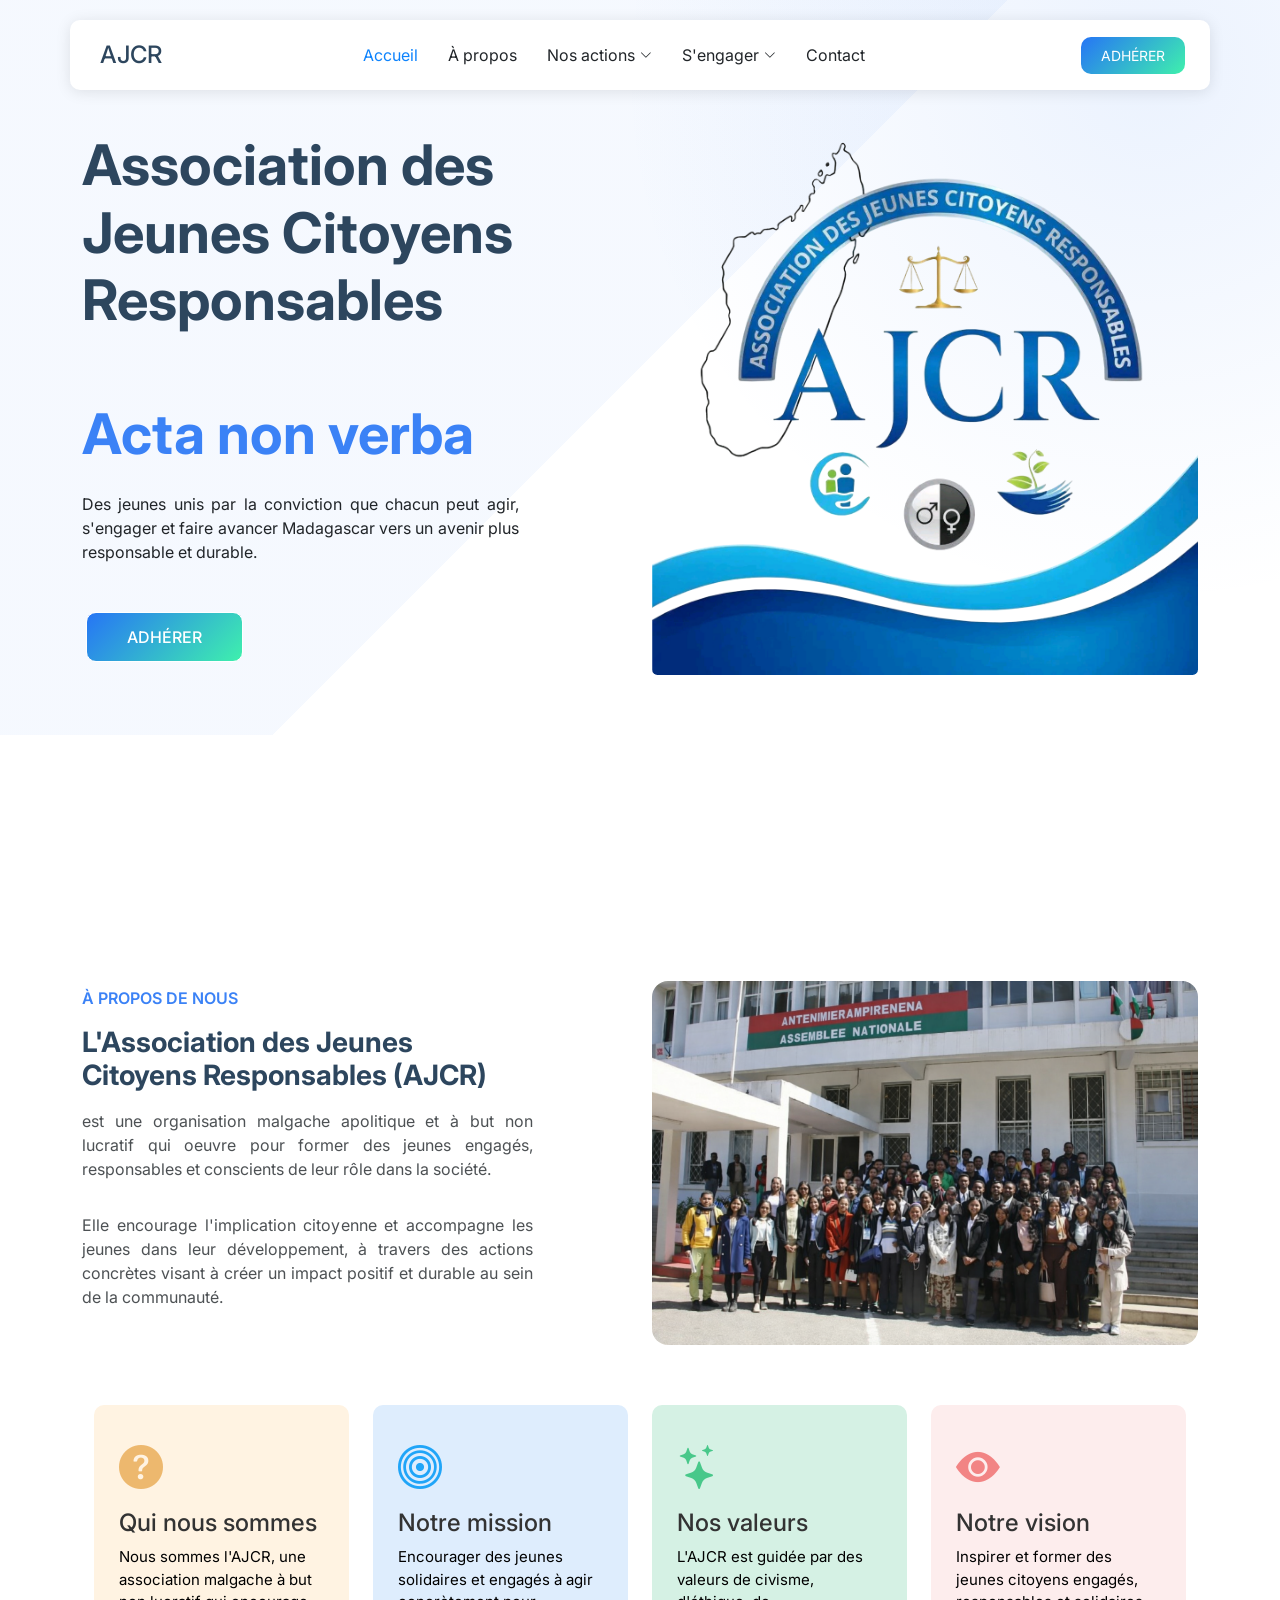
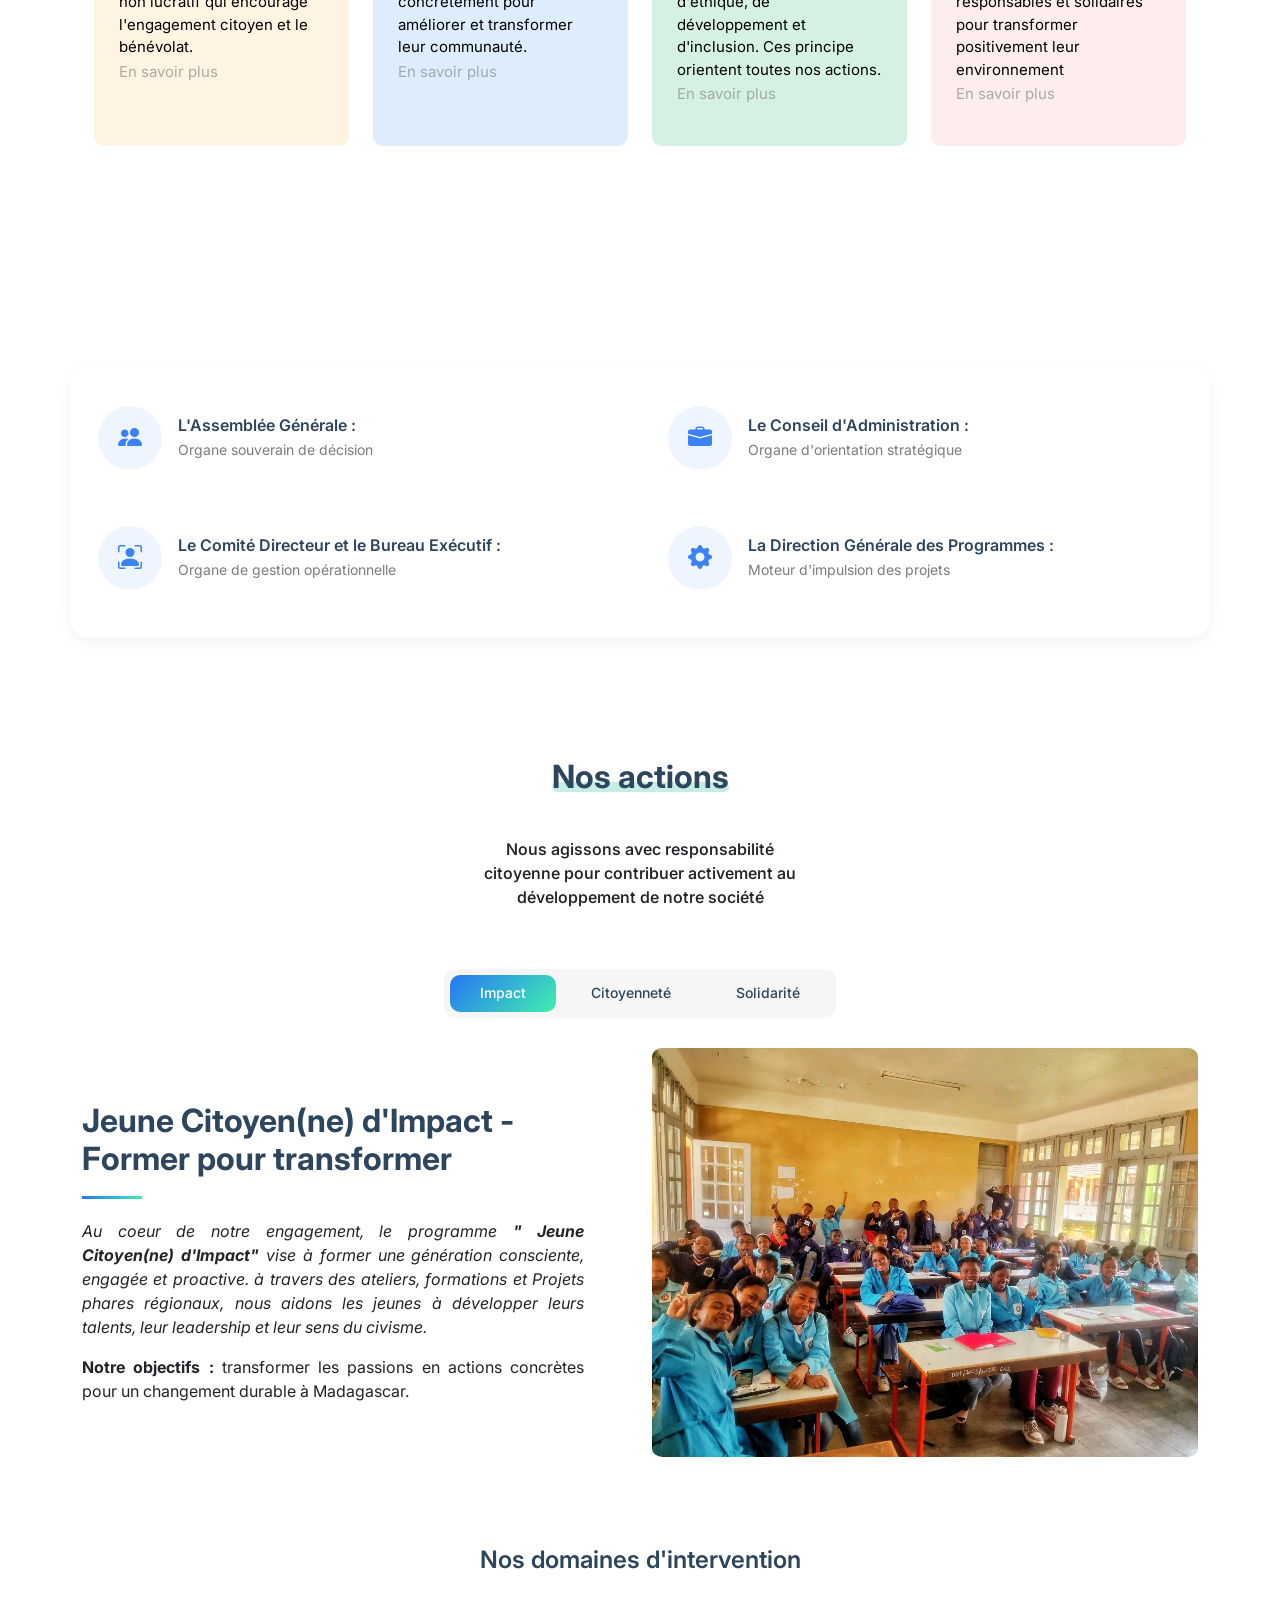
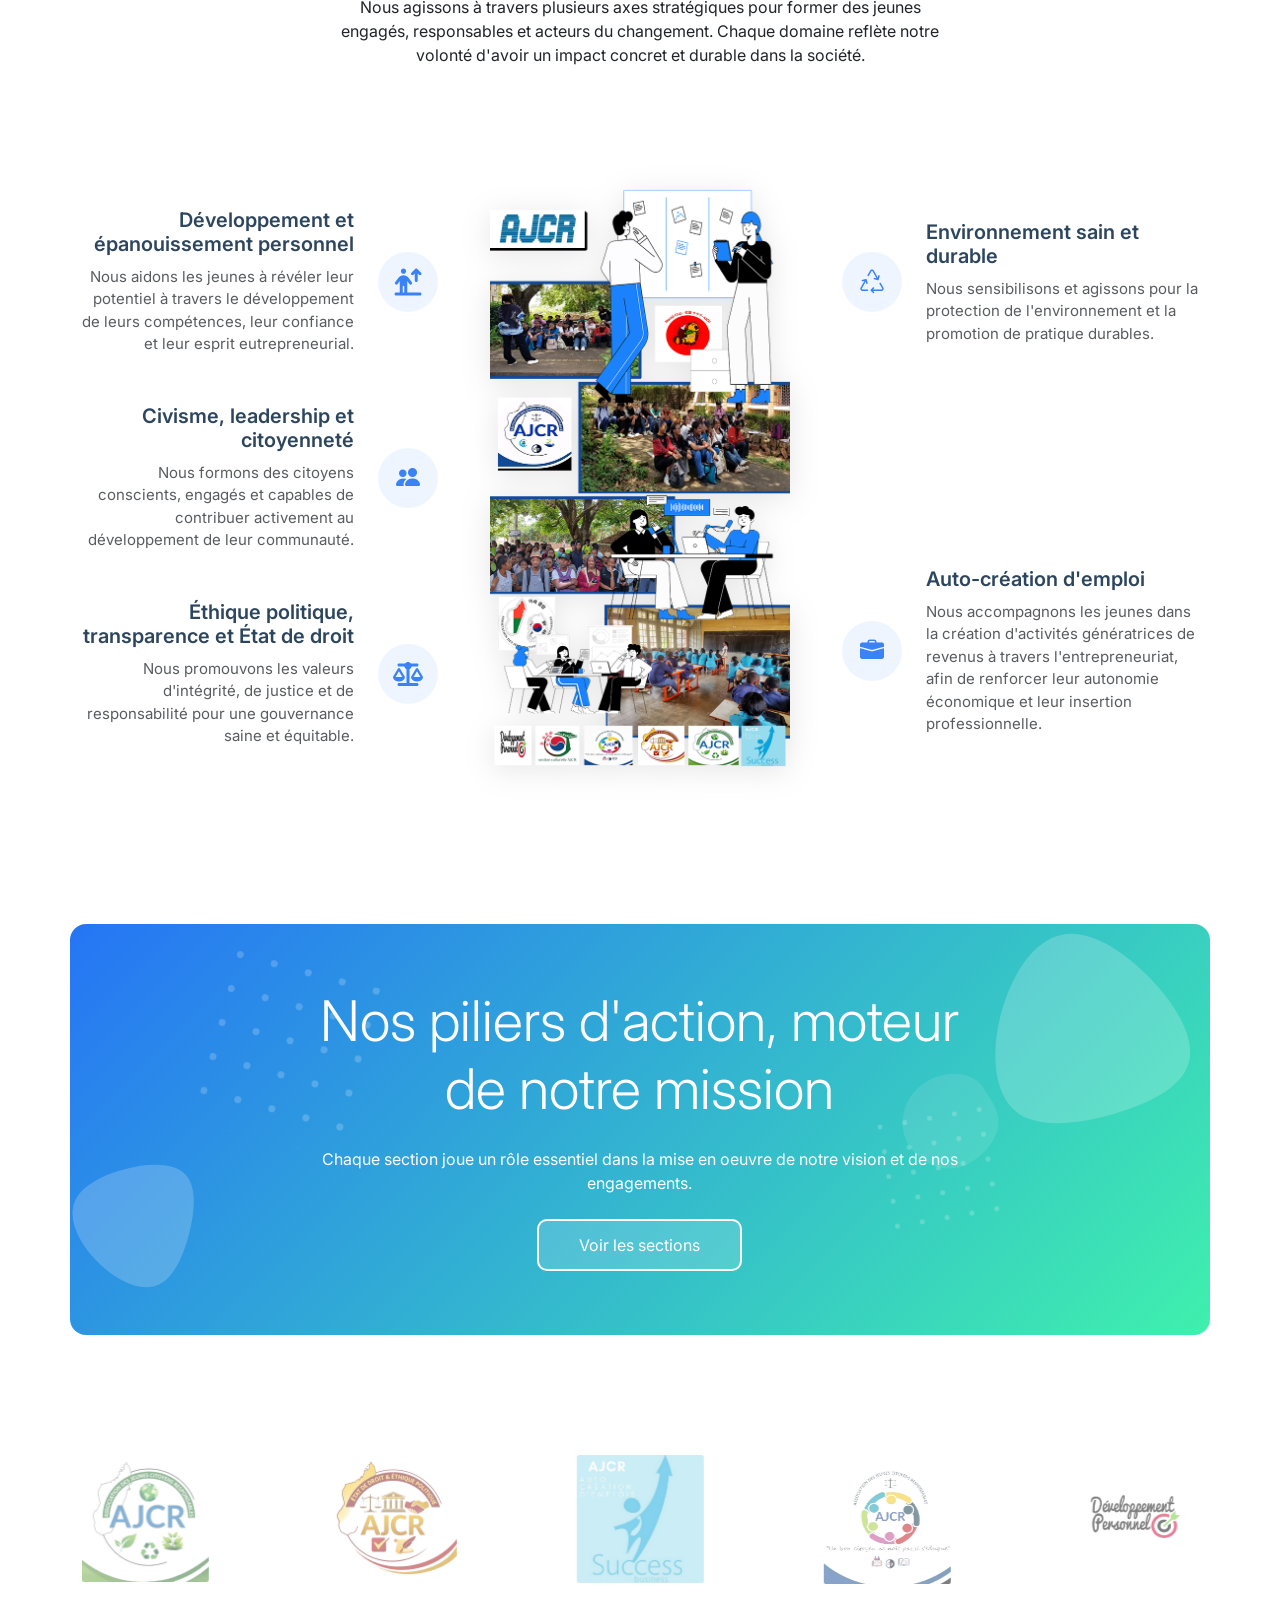
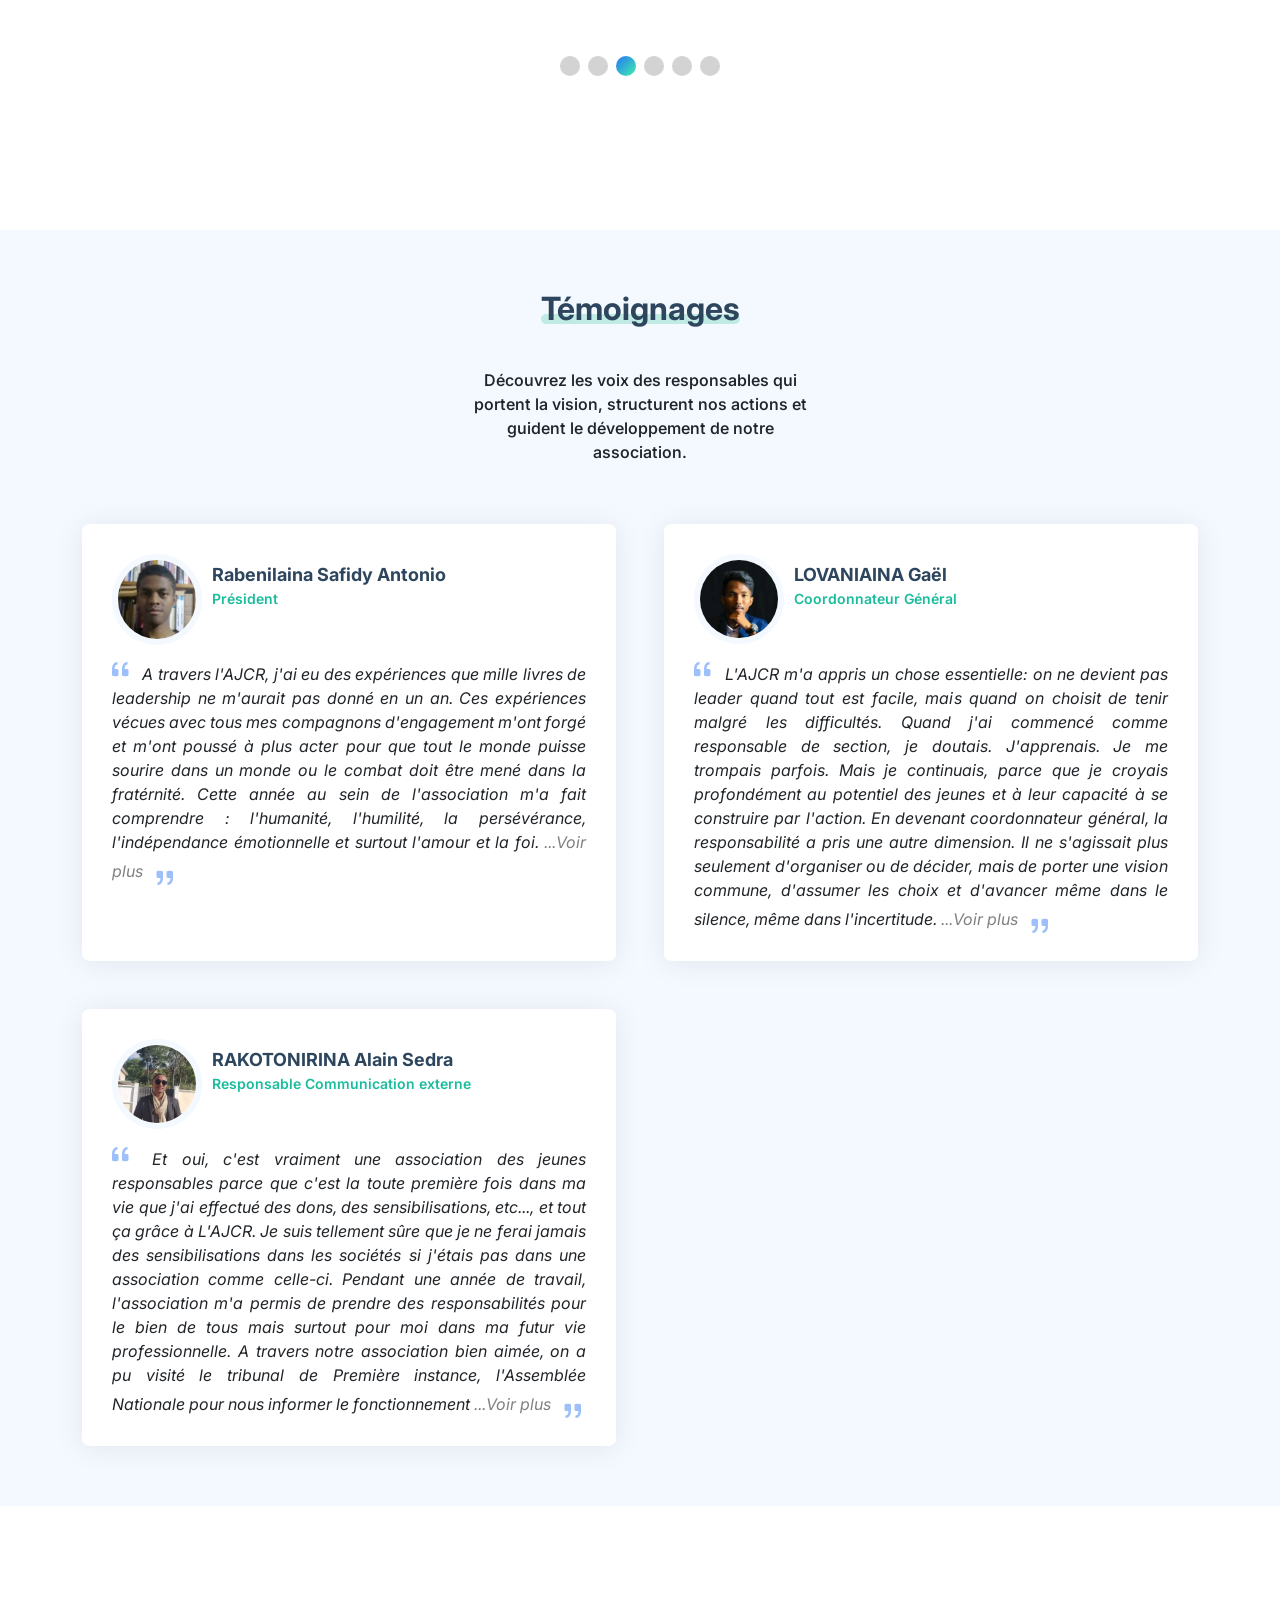
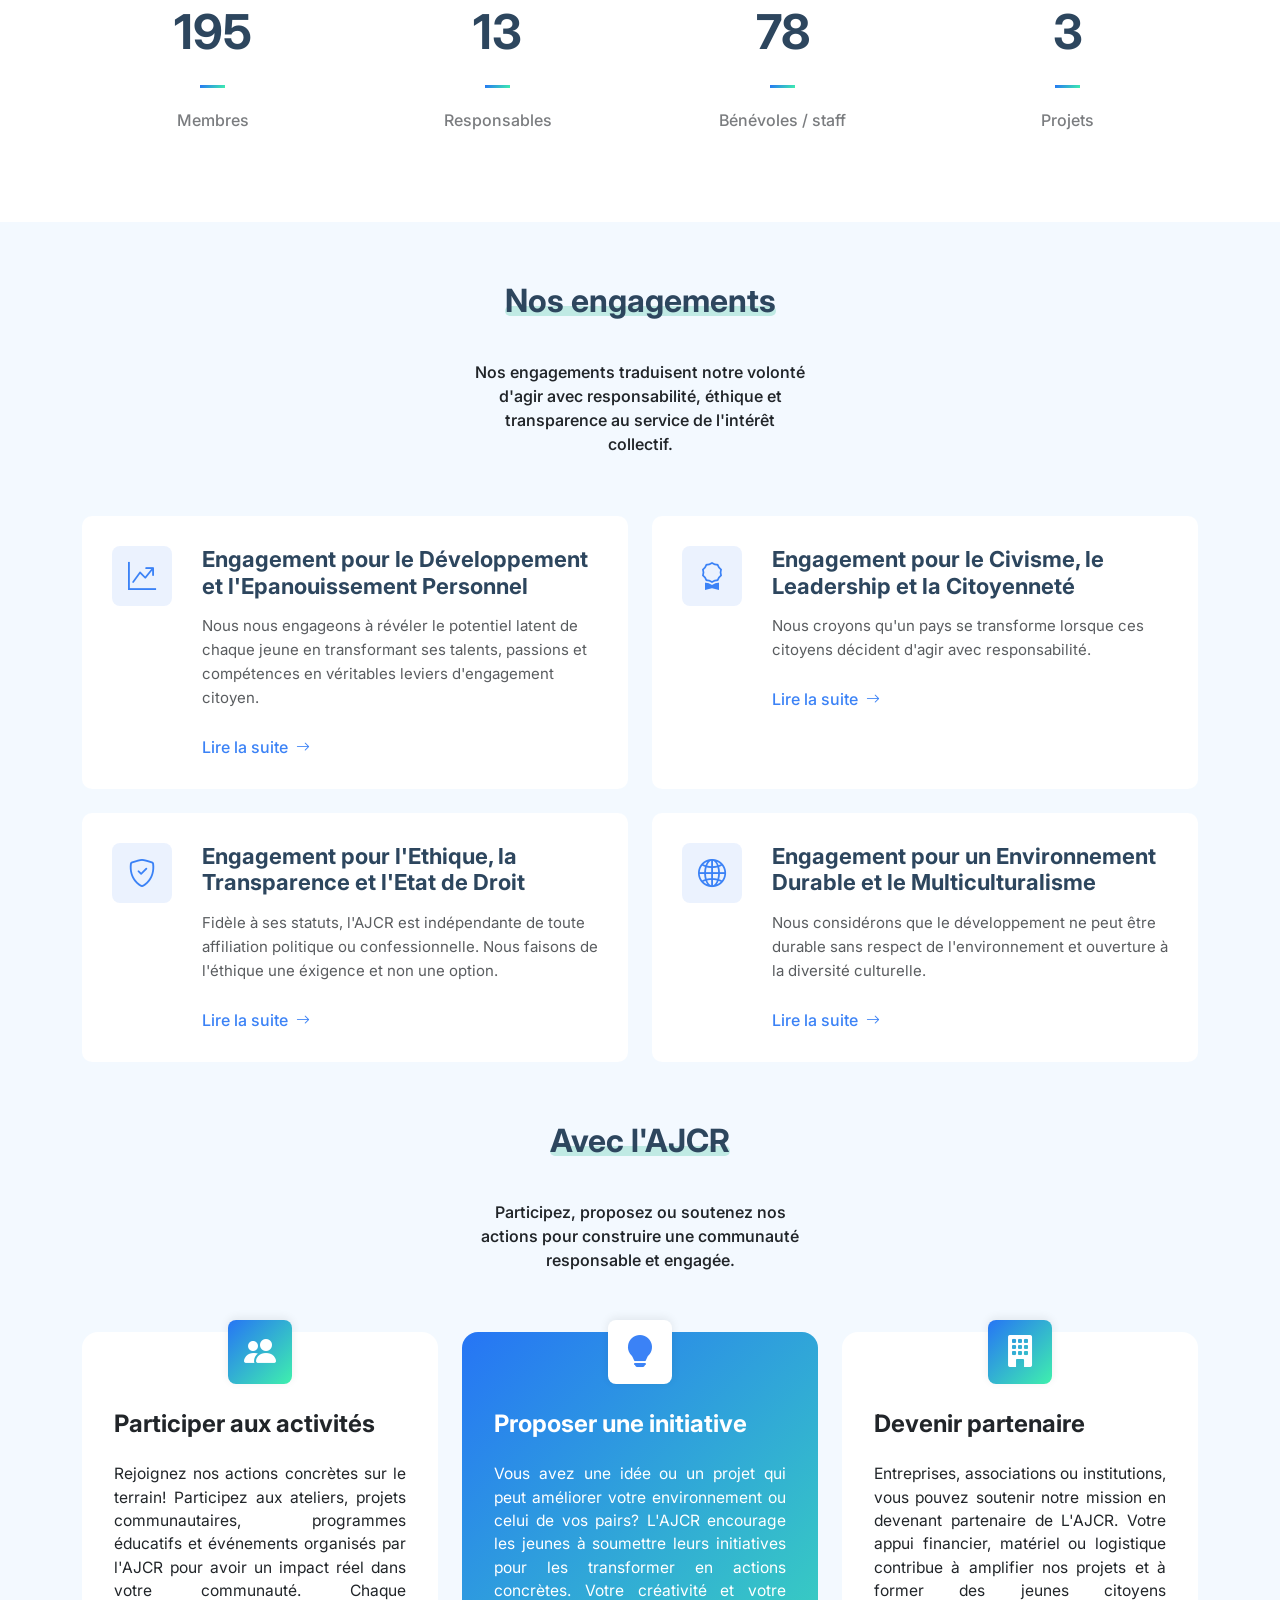
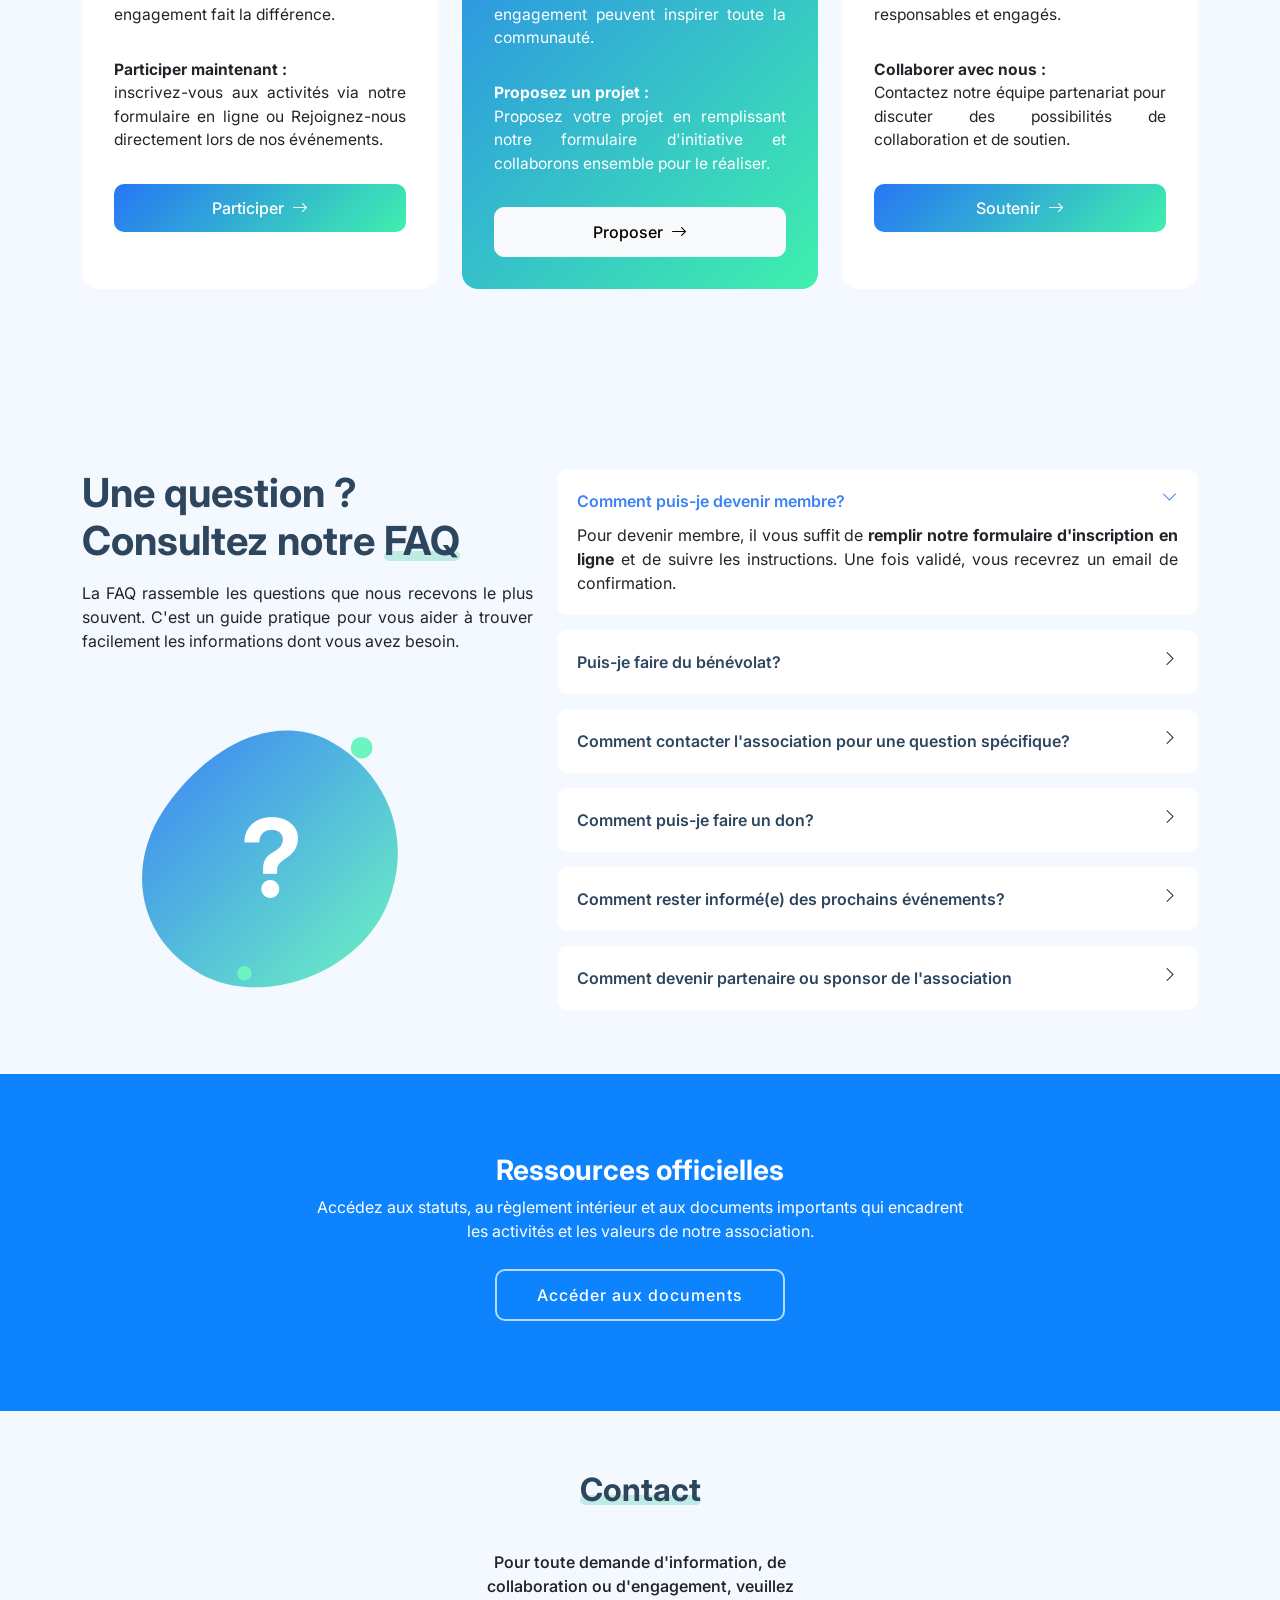
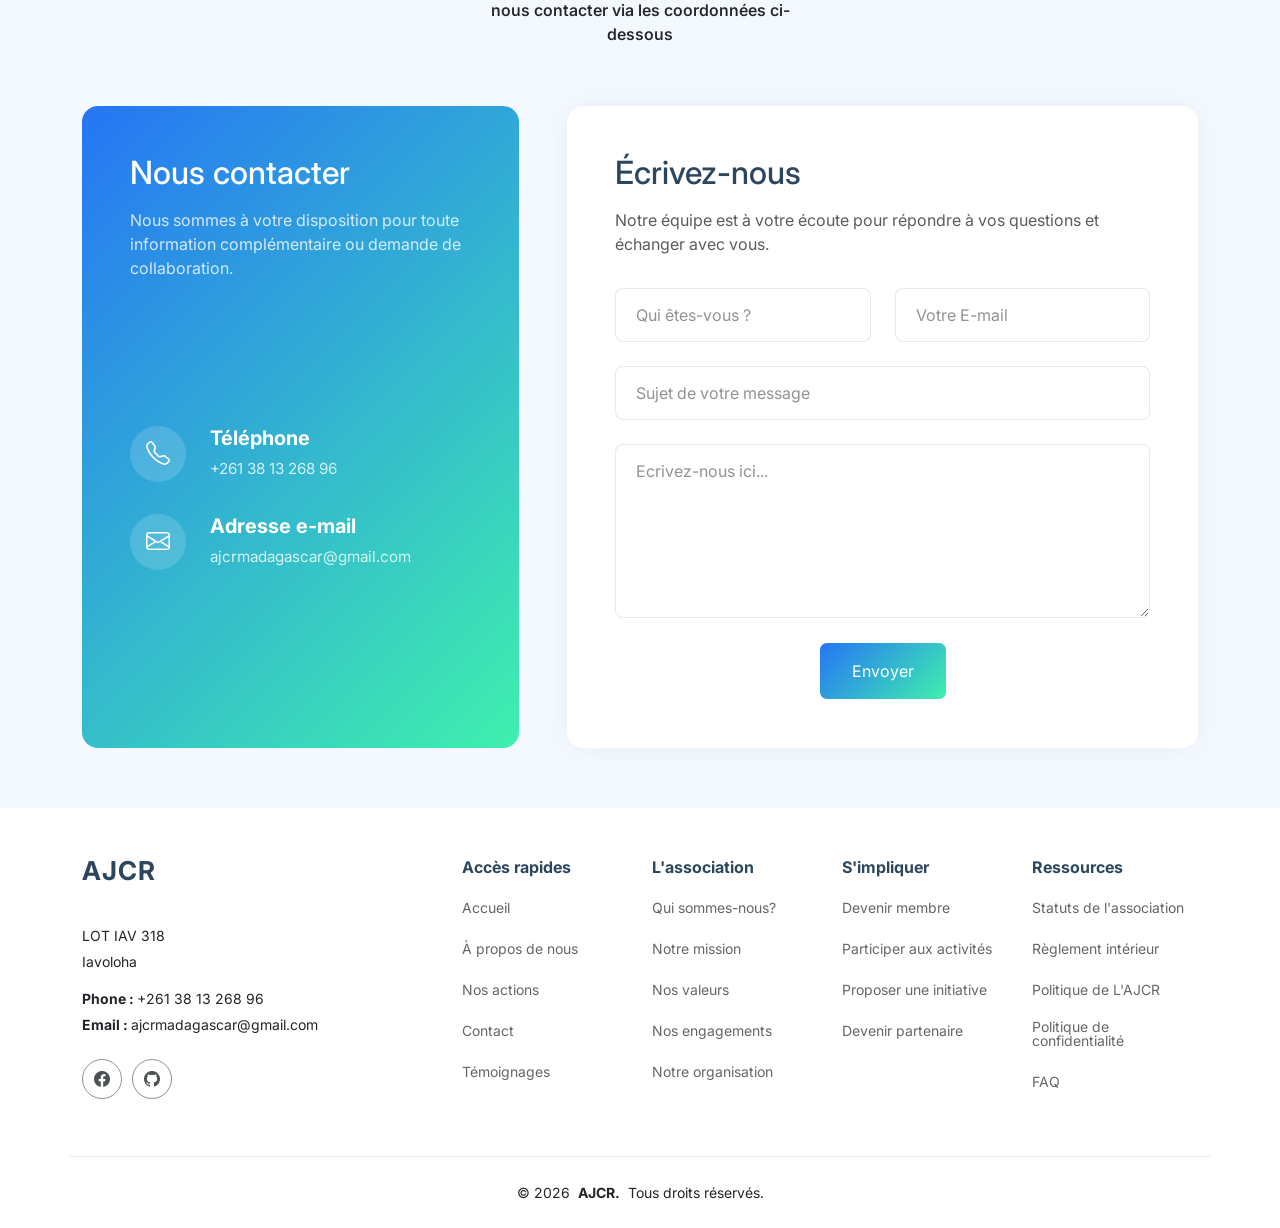
==== commit 57de54e8: "mise à jour" ====
--- a/index.html
+++ b/index.html
@@ -11,15 +11,17 @@
     content="AJCR, association, des, jeunes, citoyens, responsables, engagement citoyen, leadership">
 
   <!-- Favicons -->
-  <link href="assets/img/ajcr.png" rel="icon">
-  <link href="assets/img/ajcr.png" rel="apple-touch-icon">
+  <link rel="icon" type="image/png" href="favicon-96x96.png" sizes="96x96" />
+  <link rel="icon" type="image/svg+xml" href="favicon.svg" />
+  <link rel="shortcut icon" href="favicon.ico" />
+  <link rel="apple-touch-icon" sizes="180x180" href="apple-touch-icon.png" />
+  <meta name="apple-mobile-web-app-title" content="ajcr" />
+  <link rel="manifest" href="site.webmanifest" />
 
   <!-- Fonts -->
   <link href="https://fonts.googleapis.com" rel="preconnect">
   <link href="https://fonts.gstatic.com" rel="preconnect" crossorigin>
-  <link
-    href="https://fonts.googleapis.com/css2?family=Roboto:ital,wght@0,100;0,300;0,400;0,500;0,700;0,900;1,100;1,300;1,400;1,500;1,700;1,900&family=Inter:wght@100;200;300;400;500;600;700;800;900&family=Nunito:ital,wght@0,200;0,300;0,400;0,500;0,600;0,700;0,800;0,900;1,200;1,300;1,400;1,500;1,600;1,700;1,800;1,900&display=swap"
-    rel="stylesheet">
+  <link href="https://fonts.googleapis.com/css2?family=Inter:wght@300;400;600,700&display=swap" rel="stylesheet">
 
   <!--  fichier bootstrap -->
   <link href="assets/vendor/bootstrap/css/bootstrap.min.css" rel="stylesheet">
@@ -31,17 +33,15 @@
   <!-- fichier main.css -->
   <link href="assets/css/main.css" rel="stylesheet">
 
-  <!-- Google Tag Manager -->
-  <script>(function (w, d, s, l, i) {
-      w[l] = w[l] || []; w[l].push({
-        'gtm.start':
-          new Date().getTime(), event: 'gtm.js'
-      }); var f = d.getElementsByTagName(s)[0],
-        j = d.createElement(s), dl = l != 'dataLayer' ? '&l=' + l : ''; j.async = true; j.src =
-          'https://www.googletagmanager.com/gtm.js?id=' + i + dl; f.parentNode.insertBefore(j, f);
-    })(window, document, 'script', 'dataLayer', 'GTM-KNG8LFF8');
+  <!-- Google tag (gtag.js) -->
+  <script async src="https://www.googletagmanager.com/gtag/js?id=G-XXT00TRM9B"></script>
+  <script>
+    window.dataLayer = window.dataLayer || [];
+    function gtag() { dataLayer.push(arguments); }
+    gtag('js', new Date());
+    gtag('config', 'G-XXT00TRM9B');
   </script>
-  <!-- End Google Tag Manager -->
+  <!-- End Google Tag -->
   <!-- ==============================================================
   le site officielle de l'association des jeunees citoyen responsable 
   =============================================================== -->
@@ -49,20 +49,12 @@
 
 <body class="index-page">
 
-  <!-- Google Tag Manager (noscript) -->
-  <noscript>
-    <iframe src="https://www.googletagmanager.com/ns.html?id=GTM-KNG8LFF8" height="0" width="0"
-      style="display:none;visibility:hidden">
-    </iframe>
-  </noscript>
-  <!-- End Google Tag Manager (noscript) -->
-
   <header id="header" class="header d-flex align-items-center fixed-top">
     <div
       class="header-container container-fluid container-xl position-relative d-flex align-items-center justify-content-between">
 
       <a href="index.html" class="logo d-flex align-items-center me-auto me-xl-0">
-        <h1 class="Nom-du-site"> <span id="A">A</span>JCR</h1>
+        <h1 class="Nom-du-site"><span id="A">A</span>JCR</h1>
       </a>
 
       <nav id="Menu-de-navigation" class="Menu-de-navigation">
@@ -81,7 +73,7 @@
               <li><a href="#Nos-engagenments">Nos engagements</a></li>
               <li class="dropdown"><a href="#Avec-nous"><span>Agir avec nous</span> <i
                     class="bi bi-chevron-down toggle-dropdown"></i></a>
-                <ul>                  
+                <ul>
                   <li><a href="https://forms.gle/aZLfjE8czCj9Nwq28">Participer aux activités</a></li>
                   <li><a href="https://forms.gle/UtaUMvUK39aXGhhe7">Proposer une initiative</a></li>
                   <li><a href="https://forms.gle/JMhozHPYaGedR1356">Devenir partenaire</a></li>
@@ -759,7 +751,7 @@
           <!-- début de la sous-partie statistique Membre -->
           <div class="col-lg-3 col-md-6">
             <div class="stats-item text-center w-100 h-100">
-              <span data-purecounter-start="0" data-purecounter-end="700" data-purecounter-duration="2"
+              <span data-purecounter-start="0" data-purecounter-end="300" data-purecounter-duration="2"
                 class="purecounter"></span>
               <p>Membres</p>
             </div>
@@ -1225,8 +1217,8 @@
           <div class="footer-contact pt-3">
             <p>LOT IAV 318</p>
             <p>Iavoloha</p>
-            <p class="mt-3"><strong>Phone:</strong><span>+261 38 13 268 96</span></p>
-            <p><strong>Email:</strong><span>ajcrmadagascar@gmail.com</span></p>
+            <p class="mt-3"><strong>Phone : </strong><span>+261 38 13 268 96</span></p>
+            <p><strong>Email : </strong><span>ajcrmadagascar@gmail.com</span></p>
           </div>
           <div class="social-links d-flex mt-4">
             <a href="https://www.facebook.com/AJCRMADAGASCAR"><i class="bi bi-facebook"></i></a>
--- a/assets/css/main.css
+++ b/assets/css/main.css
@@ -1,32 +1,32 @@
-/**
-* Template Name: AJCR
+/*
+* nom : AJCR
 */
 
 /*--------------------------------------------------------------
-# Font & Color Variables
+# Font & Couleur (Variables)
 --------------------------------------------------------------*/
 /* Fonts */
 :root {
-  --default-font: "Roboto", system-ui, -apple-system, "Segoe UI", Roboto, "Helvetica Neue", Arial, "Noto Sans", "Liberation Sans", sans-serif, "Apple Color Emoji", "Segoe UI Emoji", "Segoe UI Symbol", "Noto Color Emoji";
-  --heading-font: "Nunito", sans-serif;
-  --nav-font: "Inter", sans-serif;
-}
-
-/* Global Colors - The following color variables are used throughout the website. Updating them here will change the color scheme of the entire website */
+  --default-font: "Inter", system-ui, -apple-system, Arial, sans-serif;
+  --heading-font:  "Inter", system-ui, -apple-system, Arial, sans-serif;
+  --nav-font:  "Inter", system-ui, -apple-system, Arial, sans-serif;
+}
+
+/* l'ensemble des variables couleurs du site web ajcr */
 :root {
   --background-color: #ffffff;
-  /* Background color for the entire website, including individual sections */
+  /* Background color du site ainsi que celui des sections */
   --default-color: #212529;
-  /* Default color used for the majority of the text content across the entire website */
+  /* couleur par défaut de certains text du site web */
   --heading-color: #2d465e;
-  /* Color for headings, subheadings and title throughout the website */
-  --accent-color: linear-gradient(135deg, #3b82f6, #6df5c1);
+  /* Couleur des boutons de certains texte du site web */
+  --accent-color: linear-gradient(135deg, #2675f5, #3ff0ad);
   --accent-color-2: #3b82f6;
-  /* Accent color that represents your brand on the website. It's used for buttons, links, and other elements that need to stand out */
+  /* couleur de certains boutons, liens, et autre élément */
   --surface-color: #ffffff;
-  /* The surface color is used as a background of boxed elements within sections, such as cards, icon boxes, or other elements that require a visual separation from the global background. */
+  /* la couleur des background des élément, icon des box, des cards, et autre élément du site */
   --contrast-color: #ffffff;
-  /* Contrast color for text, ensuring readability against backgrounds of accent, heading, or default colors. */
+  /* la couleur des sections à propsos du site du texte et du soulignement */
   --allsection-after-icone1-color: rgba(255, 166, 0, 0.434);
   --allsection-after-icone2-color: rgba(12, 99, 221, 0.434);
   --allsection-after-icone3-color: rgba(0, 128, 0, 0.434);
@@ -34,23 +34,23 @@
   /* couleur des icônes et de la barre en bas de la déscription   */
 }
 
-/* Nav Menu Colors - The following color variables are used specifically for the navigation menu. They are separate from the global colors to allow for more customization options */
+/* couleur de la barre de navigations du site  */
 :root {
   --nav-color: #212529;
-  /* The default color of the main navmenu links */
+  /* couleur par défaut du main et des liens du menu de navigation */
   --nav-hover-color: #0d83fd;
-  /* Applied to main navmenu links when they are hovered over or active */
+  /* couleur appliquer aux liens du barre de navigation aprés le hover ou active */
   --nav-mobile-background-color: #ffffff;
-  /* Used as the background color for mobile navigation menu */
+  /* couleur du background pour la barre de navigation sur mobile */
   --nav-dropdown-background-color: #ffffff;
-  /* Used as the background color for dropdown items that appear when hovering over primary navigation items */
+  /* background color utiliser pour les dropdown items aprés le hover */
   --nav-dropdown-color: #212529;
-  /* Used for navigation links of the dropdown items in the navigation menu. */
+  /* couleur utilisé pour le lien du dropdown dans le menu de navigation */
   --nav-dropdown-hover-color: #0d83fd;
-  /* Similar to --nav-hover-color, this color is applied to dropdown navigation links when they are hovered over. */
-}
-
-/* Color Presets - These classes override global colors when applied to any section or element, providing reuse of the sam color scheme. */
+  /*  --nav-hover-color, couleur appliqué aux lien aprés le hover. */
+}
+
+/*couleur appliqué aux sections etc. */
 
 .light-background {
   --background-color: #f3f9ff;
@@ -71,7 +71,7 @@
 }
 
 /*--------------------------------------------------------------
-# General Styling & Shared Classes
+# style genéral & Classes commun
 --------------------------------------------------------------*/
 
 body {
@@ -102,7 +102,7 @@
 }
 
 /*--------------------------------------------------------------
-# Global Header
+# Header global
 --------------------------------------------------------------*/
 .header {
   --background-color: rgba(255, 255, 255, 0);
@@ -485,7 +485,6 @@
   font-size: 14px;
   font-family: var(--heading-font);
 }
-
 
 @media (max-width:768px) {
   .social-links {
@@ -1649,7 +1648,6 @@
   color: #f28484;
 }
 
-
 /*--------------------------------------------------------------
 # Features 2 Section
 --------------------------------------------------------------*/
@@ -2099,7 +2097,6 @@
   transform: translateX(5px);
 }
 
-
 /* responsive pour les écrans de téléphone */
 @media(max-width:553px) {
   .services .service-card {
@@ -2151,7 +2148,6 @@
 }
 
 /* fin de la responsive */
-
 /*--------------------------------------------------------------
 # Section Actions
 --------------------------------------------------------------*/
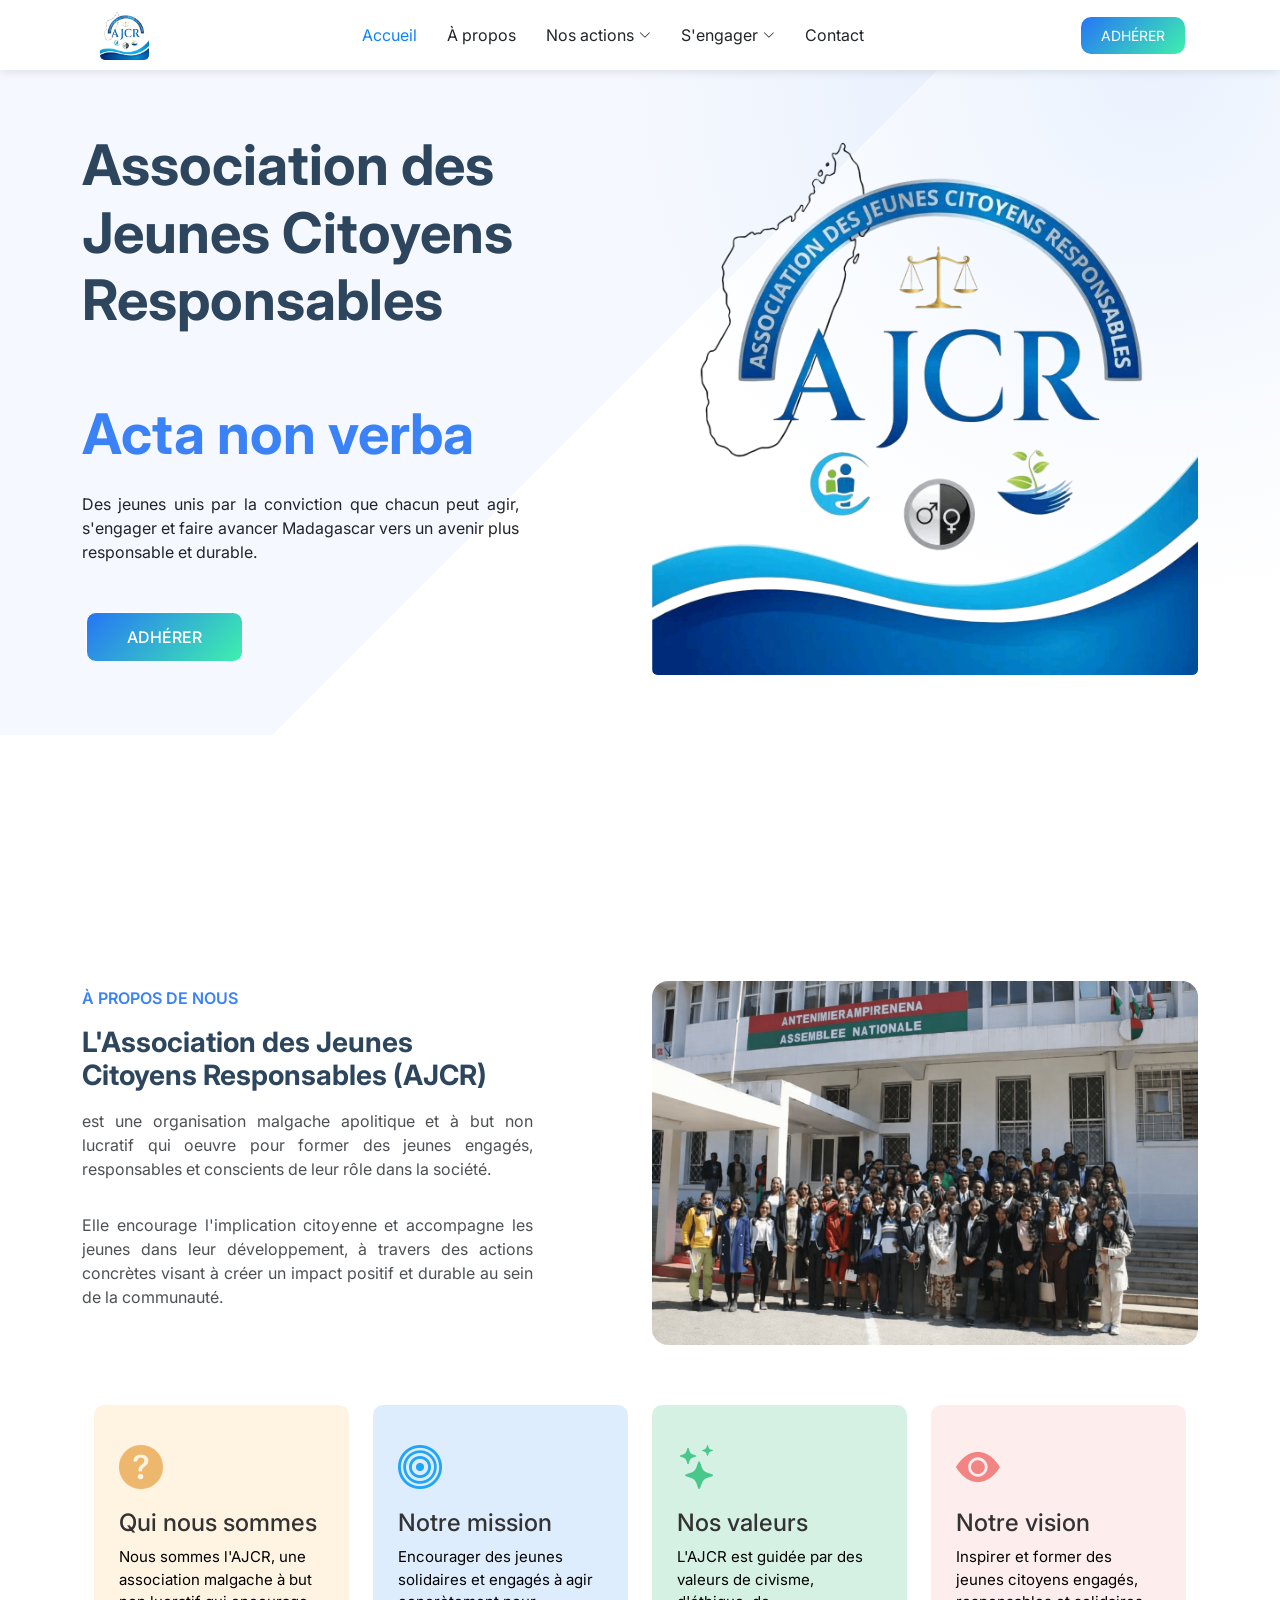
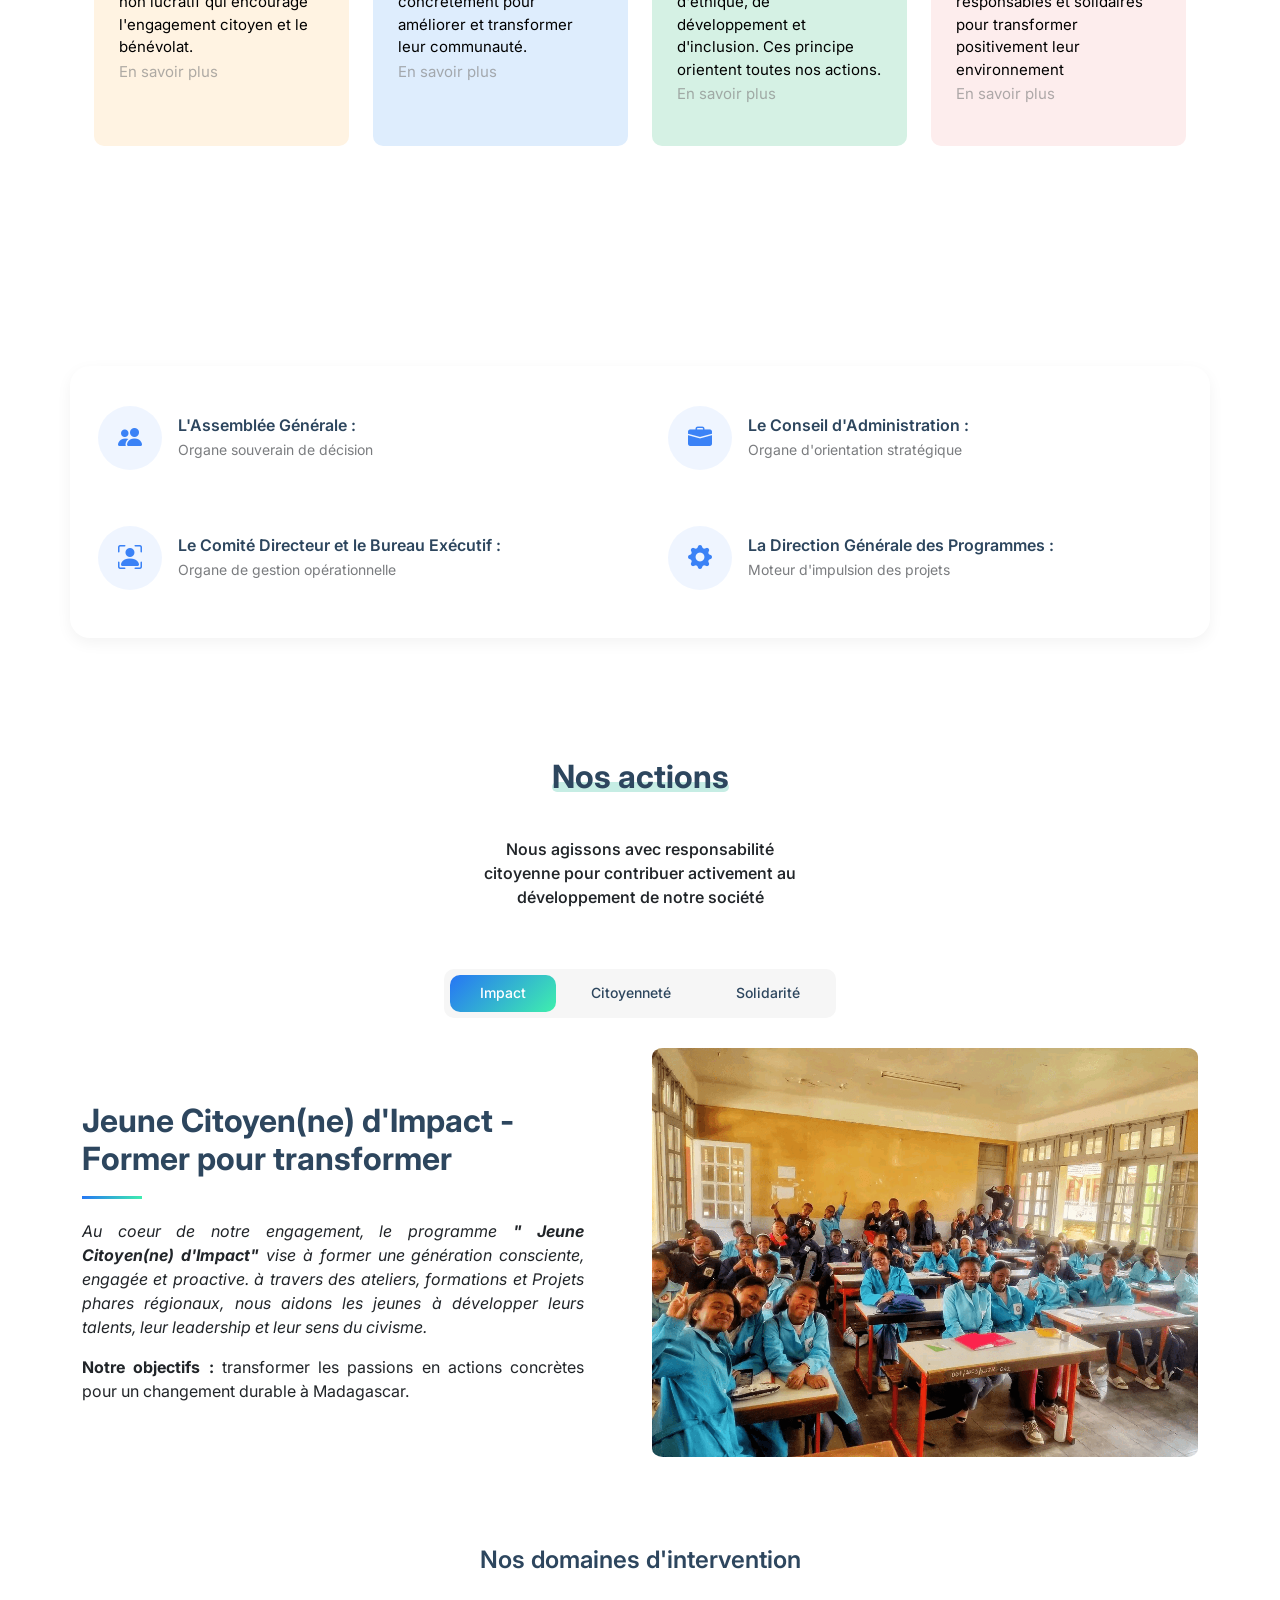
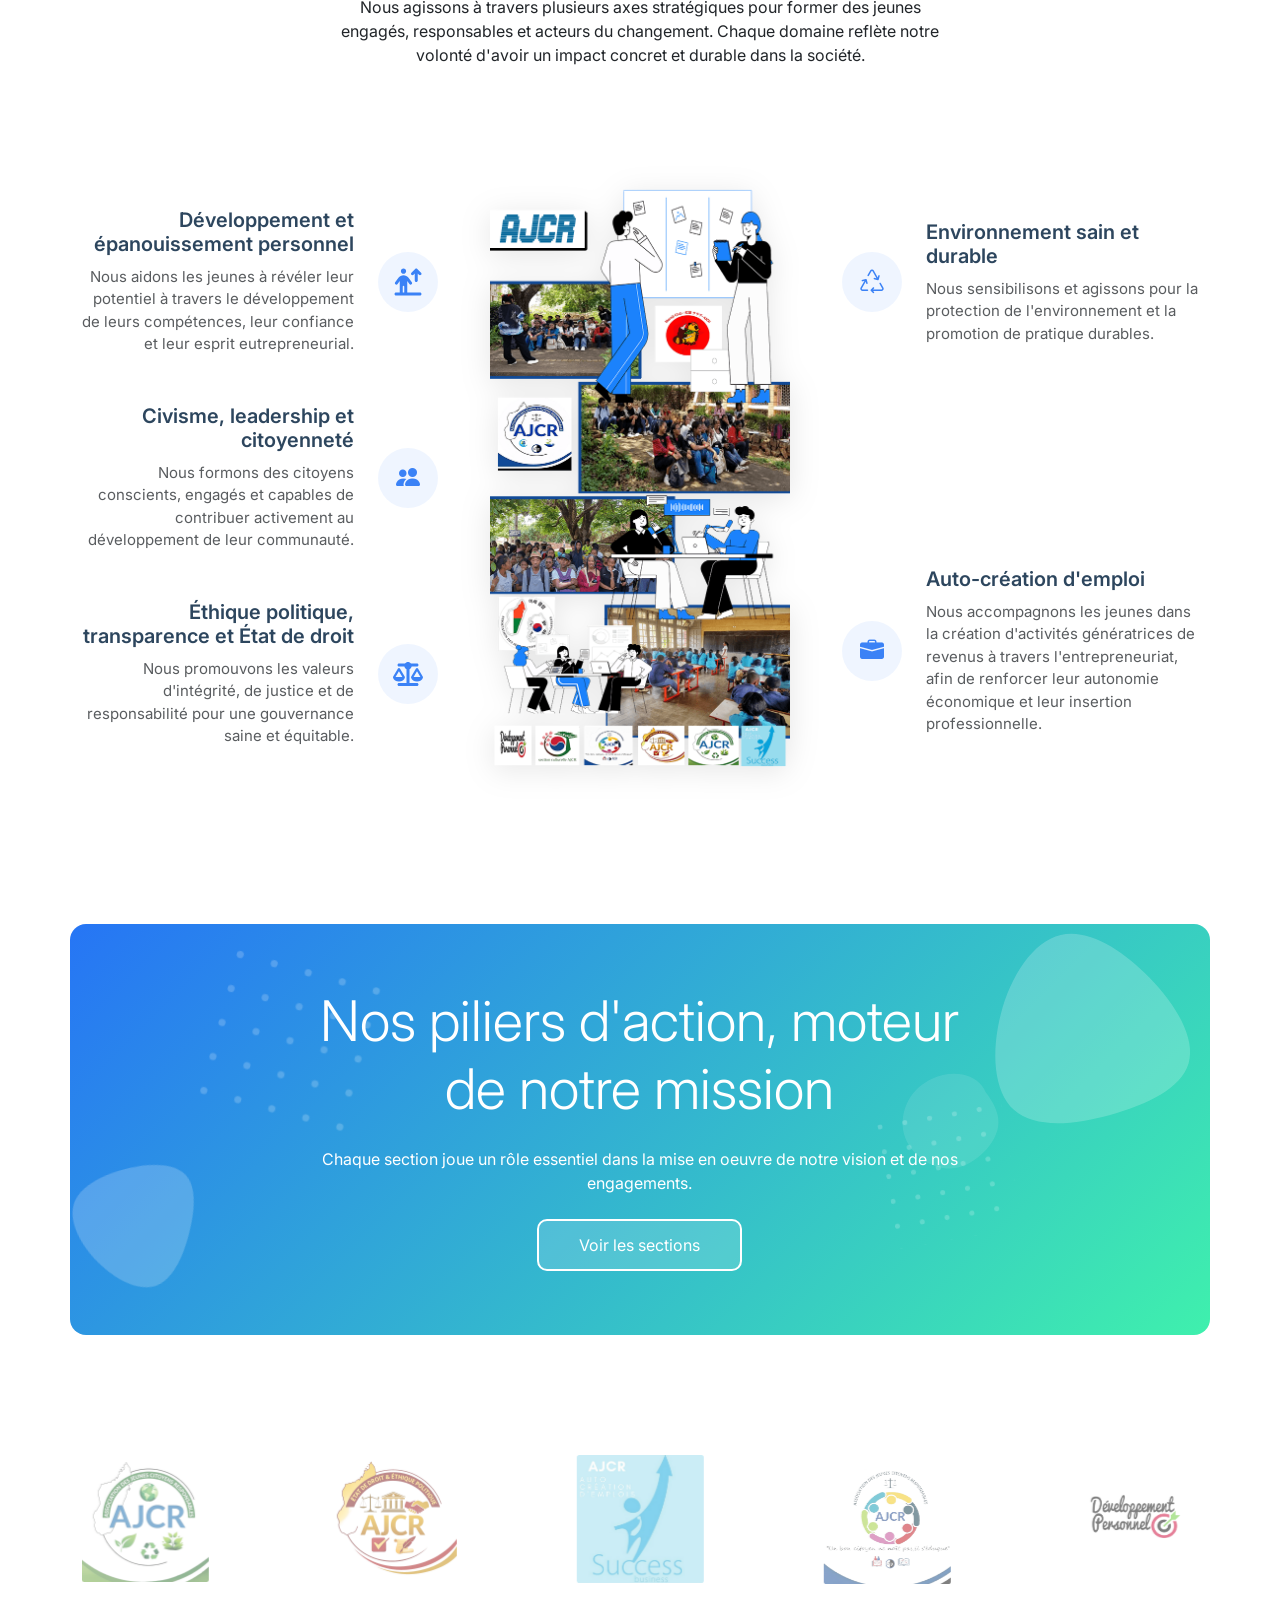
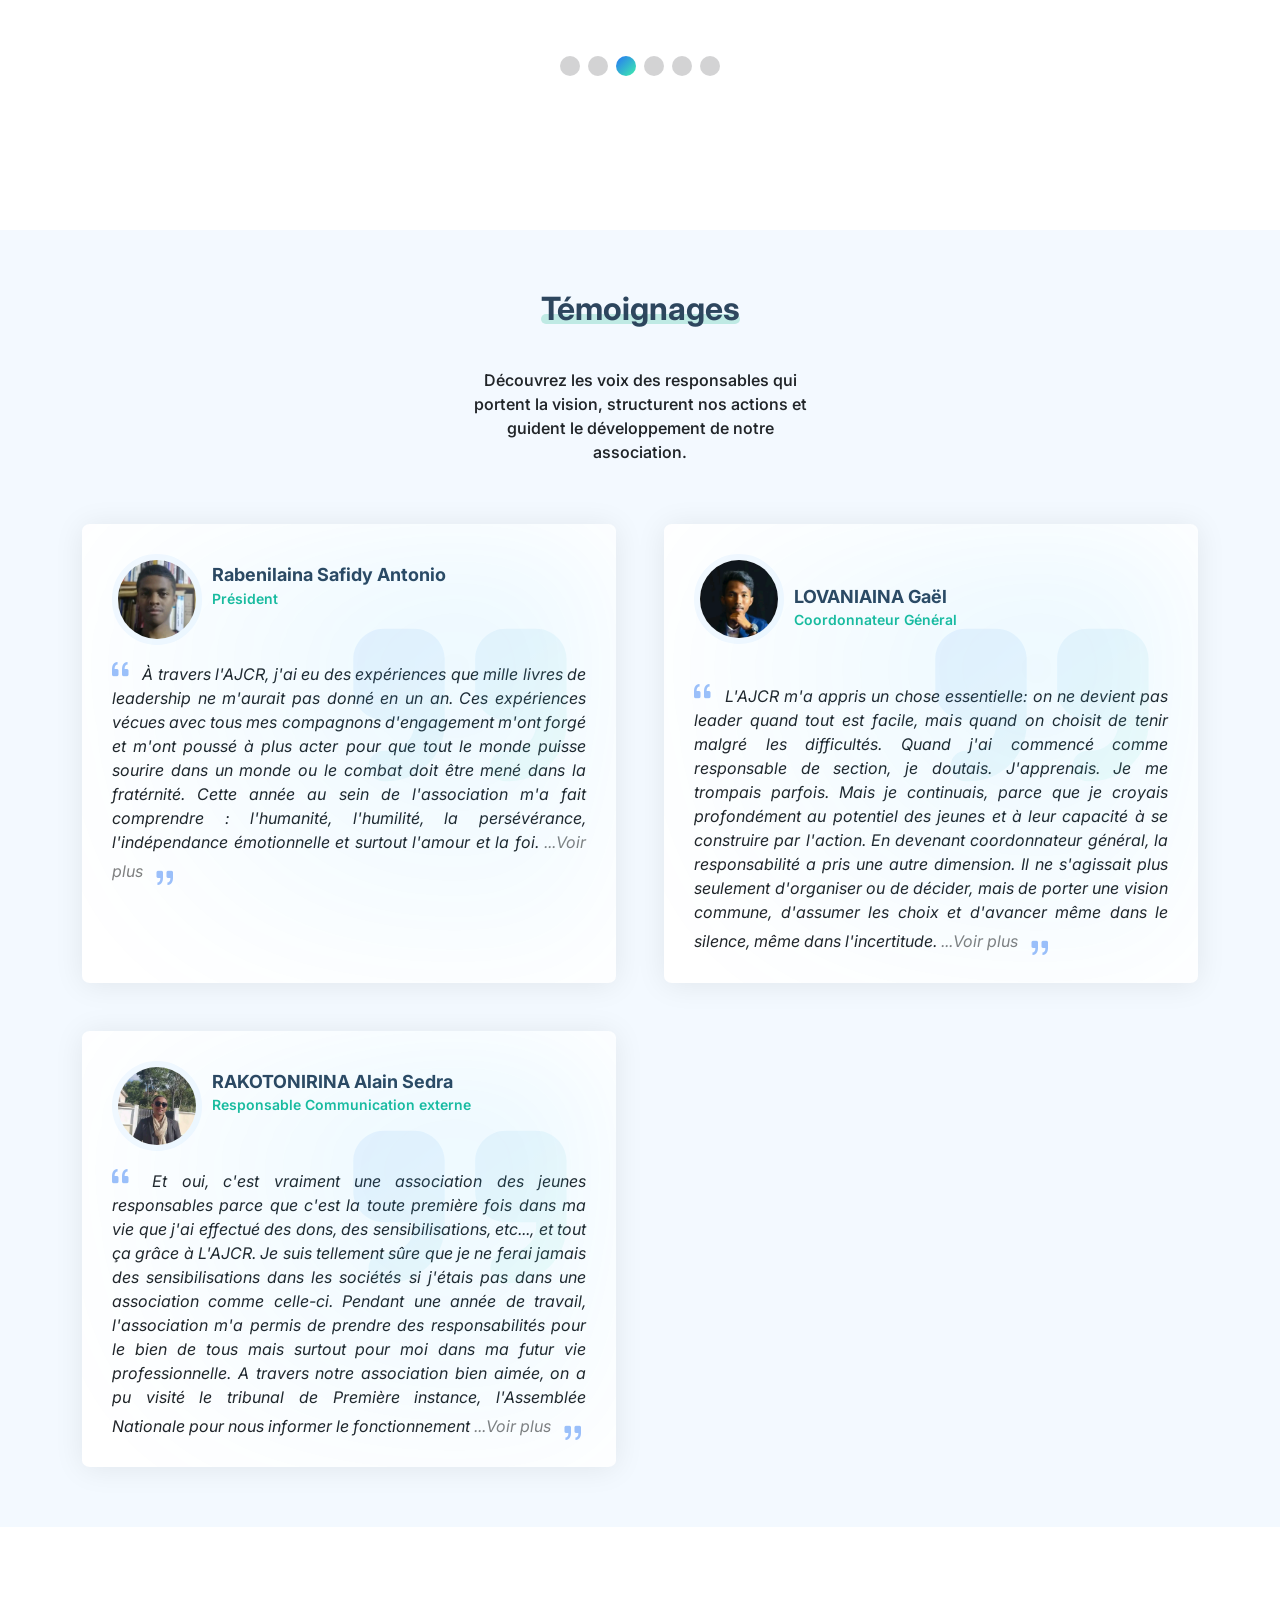
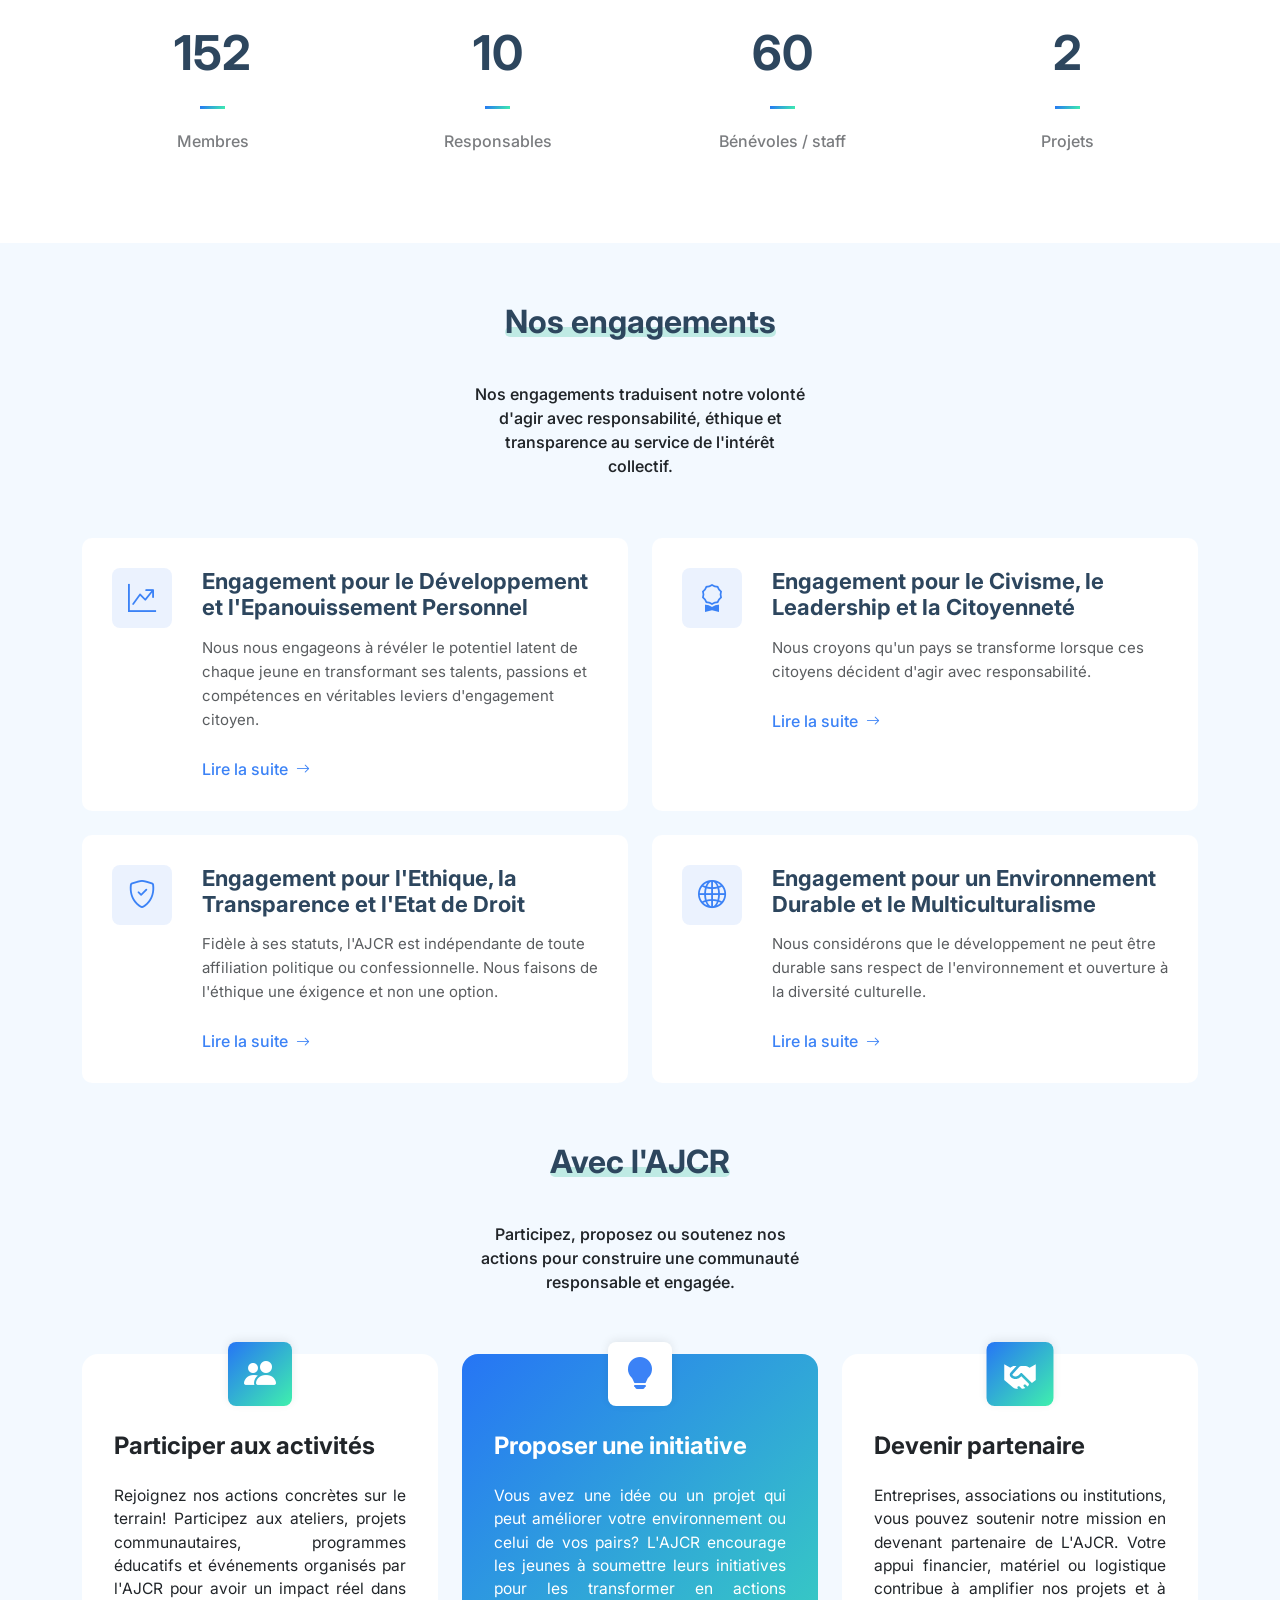
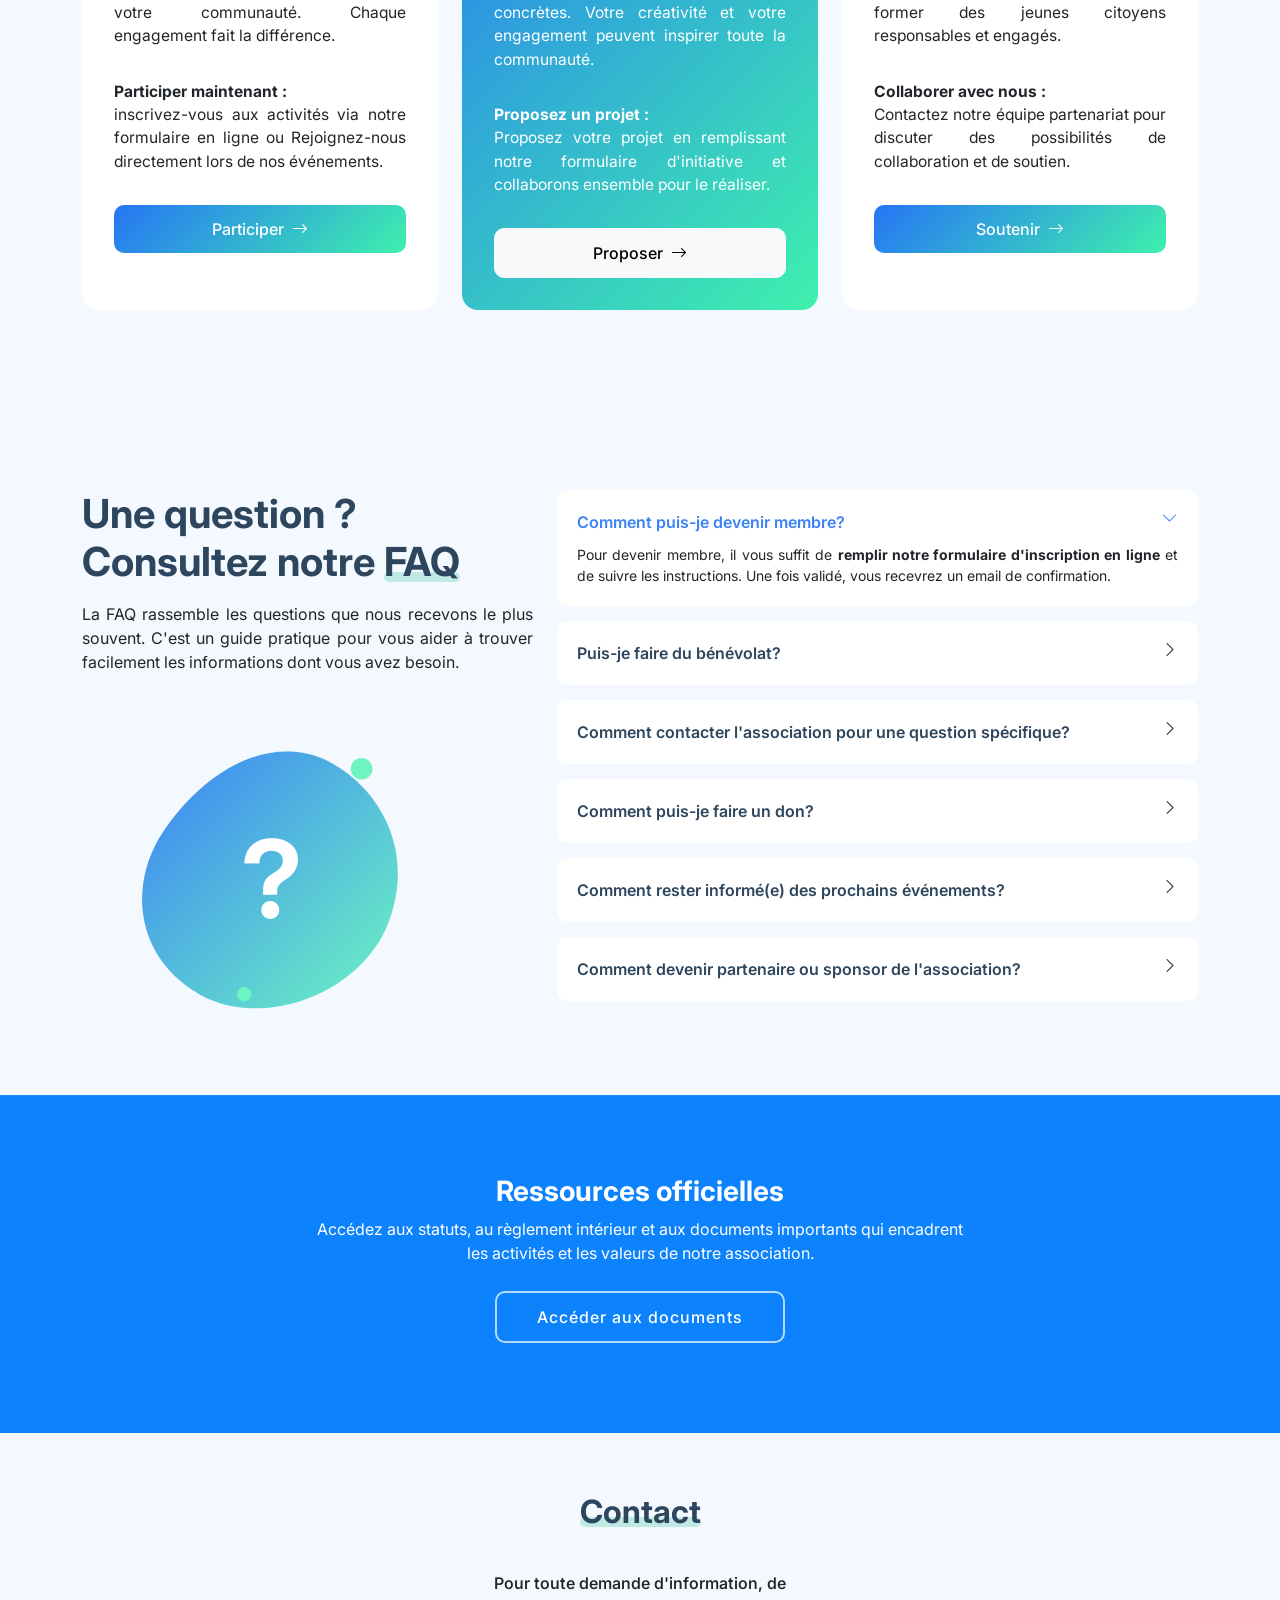
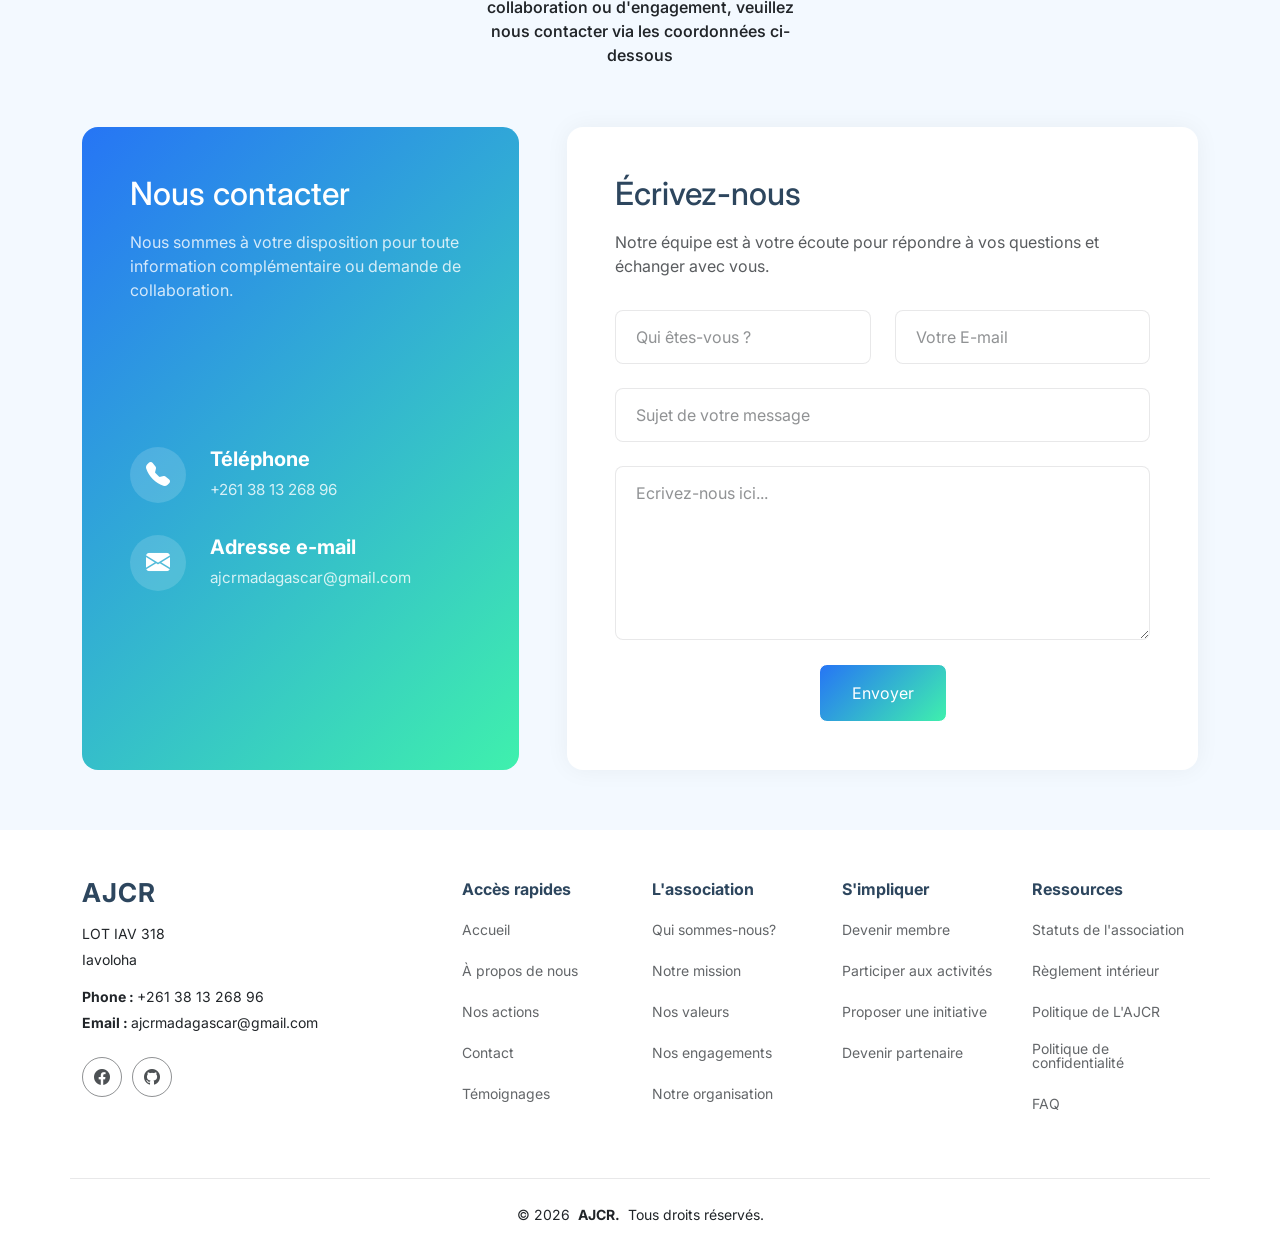
==== commit e55d66d4: "maj" ====
--- a/index.html
+++ b/index.html
@@ -49,12 +49,11 @@
 
 <body class="index-page">
 
-  <header id="header" class="header d-flex align-items-center fixed-top">
-    <div
-      class="header-container container-fluid container-xl position-relative d-flex align-items-center justify-content-between">
-
-      <a href="index.html" class="logo d-flex align-items-center me-auto me-xl-0">
-        <h1 class="Nom-du-site"><span id="A">A</span>JCR</h1>
+  <header id="header" class="header fixed-top">
+    <div class="header-container container-fluid container-xl">
+
+      <a href="index.html" class="logo me-auto me-xl-0">
+        <img class="navbar-image" src="assets/img/ajcr2.png" alt="">
       </a>
 
       <nav id="Menu-de-navigation" class="Menu-de-navigation">
@@ -85,7 +84,7 @@
         </ul>
         <i class="mobile-nav-toggle d-xl-none bi bi-list"></i>
       </nav>
-      <a class="btn-getstarted" href="https://forms.gle/XsCxbrKnExZRvkuF6">ADHÉRER</a>
+      <a class="btn-adhérer" id="btn-adhérer" href="https://forms.gle/XsCxbrKnExZRvkuF6">ADHÉRER</a>
     </div>
   </header>
 
@@ -115,6 +114,14 @@
       </div>
     </div>
     <!-- fin du modale -->
+    <!-- icône loader -->
+    <div id="loader">
+      <img src="loading-icon.png" alt="loading" class="loader-img">
+    </div>
+    <!-- notification dans aprés le loader -->
+    <div id="notification" class="notif hidden"></div>
+    <!-- fin de la notification -->
+    <!-- fin de l'icône loader -->
     <!-- Section Accueil -->
     <section id="hero" class="hero section">
       <div class="container" data-aos="fade-up" data-aos-delay="100">
@@ -472,7 +479,7 @@
             <!-- Début collage L'AJCR -->
             <div class="col-lg-4" data-aos="zoom-in" data-aos-delay="200">
               <div class="phone-mockup text-center">
-                <img src="assets/img/phone-app-screen.png" alt="" class="img-fluid glightbox">
+                <img src="assets/img/AJCR.png" alt="" class="img-fluid glightbox">
               </div>
             </div>
             <!-- la fin de l'image collage de l'AJCR -->
@@ -655,16 +662,40 @@
       </div>
       <!-- fin de la section : titre de la section -->
       <div class="container">
+
         <div class="row g-5">
           <!-- Début Partie 1 témoignages -->
           <div class="col-lg-6" data-aos="fade-up" data-aos-delay="100">
             <div class="testimonial-item">
+              <svg class="quote-bg" xmlns="http://www.w3.org/2000/svg" viewBox="220 152 180 630"><!--!Font Awesome Free
+                  v7.2.0 by @fontawesome - https://fontawesome.com License -
+                  https://fontawesome.com/license/free Copyright 2026 Fonticons, Inc.-->
+                <defs>
+                  <linearGradient id="blobGradient" x1="0%" y1="0%" x2="100%" y2="100%">
+                    <stop offset="0%" stop-color="#3b82f6" />
+                    <stop offset="100%" stop-color="#6df5c1" />
+                  </linearGradient>
+                </defs>
+                <defs>
+                  <filter id="blurArea" x1="10%" y1="0%">
+                    <feGaussianBlur stdDeviation="1" />
+                  </filter>
+                </defs>
+                <path d="M544
+                  360C544 426.3 490.3 480 424 480L416 480C398.3 480 384 465.7 384 448C384 430.3 398.3
+                  416 416 416L424 416C454.9 416 480 390.9 480 360L480 352L416 352C380.7 352 352 323.3
+                  352 288L352 224C352 188.7 380.7 160 416 160L480 160C515.3 160 544 188.7 544 224L544
+                  360zM288 360C288 426.3 234.3 480 168 480L160 480C142.3 480 128 465.7 128 448C128
+                  430.3 142.3 416 160 416L168 416C198.9 416 224 390.9 224 360L224 352L160 352C124.7 352
+                  96 323.3 96 288L96 224C96 188.7 124.7 160 160 160L224 160C259.3 160 288 188.7 288
+                  224L288 360z" fill="url(#blobGradient)" filter="url(#blurArea)" />
+              </svg>
               <img src="assets/img/témoignages/Rabenilaina Safidy Antonio.jpg" class="testimonial-img" alt="">
               <h3>Rabenilaina Safidy Antonio</h3>
               <h4>Président</h4>
               <p>
                 <i class="bi bi-quote quote-icon-left"></i>
-                A travers l'AJCR, j'ai eu des expériences que mille livres de leadership ne m'aurait pas donné en
+                À travers l'AJCR, j'ai eu des expériences que mille livres de leadership ne m'aurait pas donné en
                 un an. Ces expériences vécues avec tous mes compagnons d'engagement m'ont forgé et m'ont poussé à plus
                 acter pour que tout le monde puisse sourire dans un monde ou le combat doit être mené dans la
                 fratérnité. Cette année au sein de l'association m'a fait comprendre : l'humanité, l'humilité, la
@@ -685,8 +716,31 @@
           <!-- Début Partie 2 témoignages -->
           <div class="col-lg-6" data-aos="fade-up" data-aos-delay="300">
             <div class="testimonial-item">
+              <svg class="quote-bg" xmlns="http://www.w3.org/2000/svg" viewBox="220 152 180 630"><!--!Font Awesome Free
+                  v7.2.0 by @fontawesome - https://fontawesome.com License -
+                  https://fontawesome.com/license/free Copyright 2026 Fonticons, Inc.-->
+                <defs>
+                  <linearGradient id="blobGradient" x1="0%" y1="0%" x2="100%" y2="100%">
+                    <stop offset="0%" stop-color="#3b82f6" />
+                    <stop offset="100%" stop-color="#6df5c1" />
+                  </linearGradient>
+                </defs>
+                <defs>
+                  <filter id="blurArea" x1="10%" y1="0%">
+                    <feGaussianBlur stdDeviation="4" />
+                  </filter>
+                </defs>
+                <path d="M544
+                  360C544 426.3 490.3 480 424 480L416 480C398.3 480 384 465.7 384 448C384 430.3 398.3
+                  416 416 416L424 416C454.9 416 480 390.9 480 360L480 352L416 352C380.7 352 352 323.3
+                  352 288L352 224C352 188.7 380.7 160 416 160L480 160C515.3 160 544 188.7 544 224L544
+                  360zM288 360C288 426.3 234.3 480 168 480L160 480C142.3 480 128 465.7 128 448C128
+                  430.3 142.3 416 160 416L168 416C198.9 416 224 390.9 224 360L224 352L160 352C124.7 352
+                  96 323.3 96 288L96 224C96 188.7 124.7 160 160 160L224 160C259.3 160 288 188.7 288
+                  224L288 360z" fill="url(#blobGradient)" filter="url(#blurArea)" />
+              </svg>
               <img src="assets/img/témoignages/LOVANIAINA Gaël.jpg" class="testimonial-img" alt="">
-              <h3>LOVANIAINA Gaël</h3>
+              <h3><br> LOVANIAINA Gaël</h3>
               <h4>Coordonnateur Général</h4>
               <p>
                 <i class="bi bi-quote quote-icon-left"></i>
@@ -713,6 +767,29 @@
           <!-- Début Partie 3 témoignages -->
           <div class="col-lg-6" data-aos="fade-up" data-aos-delay="400">
             <div class="testimonial-item">
+              <svg class="quote-bg" xmlns="http://www.w3.org/2000/svg" viewBox="220 152 180 630"><!--!Font Awesome Free
+                  v7.2.0 by @fontawesome - https://fontawesome.com License -
+                  https://fontawesome.com/license/free Copyright 2026 Fonticons, Inc.-->
+                <defs>
+                  <linearGradient id="blobGradient" x1="0%" y1="0%" x2="100%" y2="100%">
+                    <stop offset="0%" stop-color="#3b82f6" />
+                    <stop offset="100%" stop-color="#6df5c1" />
+                  </linearGradient>
+                </defs>
+                <defs>
+                  <filter id="blurArea" x1="10%" y1="0%">
+                    <feGaussianBlur stdDeviation="4" />
+                  </filter>
+                </defs>
+                <path d="M544
+                  360C544 426.3 490.3 480 424 480L416 480C398.3 480 384 465.7 384 448C384 430.3 398.3
+                  416 416 416L424 416C454.9 416 480 390.9 480 360L480 352L416 352C380.7 352 352 323.3
+                  352 288L352 224C352 188.7 380.7 160 416 160L480 160C515.3 160 544 188.7 544 224L544
+                  360zM288 360C288 426.3 234.3 480 168 480L160 480C142.3 480 128 465.7 128 448C128
+                  430.3 142.3 416 160 416L168 416C198.9 416 224 390.9 224 360L224 352L160 352C124.7 352
+                  96 323.3 96 288L96 224C96 188.7 124.7 160 160 160L224 160C259.3 160 288 188.7 288
+                  224L288 360z" fill="url(#blobGradient)" filter="url(#blurArea)" />
+              </svg>
               <img src="assets/img/témoignages/RAKOTONIRINA Alain Sedra.jpg" class="testimonial-img" alt="">
               <h3>RAKOTONIRINA Alain Sedra</h3>
               <h4>Responsable Communication externe</h4>
@@ -922,7 +999,13 @@
             <!-- Partenariat-->
             <div class="col-lg-4" data-aos="fade-up" data-aos-delay="300">
               <div class="Mobilisation-card">
-                <div class="popular-badge-0"><i class="bi bi-building-fill"></i></div>
+                <div class="popular-badge-0">
+                  <svg class="svg-icon-1" xmlns="http://www.w3.org/2000/svg"
+                    viewBox="0 0 640 640"><!--!Font Awesome Free v7.2.0 by @fontawesome - https://fontawesome.com License - https://fontawesome.com/license/free Copyright 2026 Fonticons, Inc.-->
+                    <path fill="#fff"
+                      d="M300.9 149.2L184.3 278.8C179.7 283.9 179.9 291.8 184.8 296.7C215.3 327.2 264.8 327.2 295.3 296.7L327.1 264.9C331.3 260.7 336.6 258.4 342 258C348.8 257.4 355.8 259.7 361 264.9L537.6 440L608 384L608 96L496 160L472.2 144.1C456.4 133.6 437.9 128 418.9 128L348.5 128C347.4 128 346.2 128 345.1 128.1C328.2 129 312.3 136.6 300.9 149.2zM148.6 246.7L255.4 128L215.8 128C190.3 128 165.9 138.1 147.9 156.1L144 160L32 96L32 384L188.4 514.3C211.4 533.5 240.4 544 270.3 544L286 544L279 537C269.6 527.6 269.6 512.4 279 503.1C288.4 493.8 303.6 493.7 312.9 503.1L353.9 544.1L362.9 544.1C382 544.1 400.7 539.8 417.7 531.8L391 505C381.6 495.6 381.6 480.4 391 471.1C400.4 461.8 415.6 461.7 424.9 471.1L456.9 503.1L474.4 485.6C483.3 476.7 485.9 463.8 482 452.5L344.1 315.7L329.2 330.6C279.9 379.9 200.1 379.9 150.8 330.6C127.8 307.6 126.9 270.7 148.6 246.6z" />
+                  </svg>
+                </div>
                 <div class="price">
                   <span class="amount">Devenir partenaire</span>
                 </div>
@@ -1065,7 +1148,7 @@
               <!-- fin -->
               <!-- Début -->
               <div class="faq-item">
-                <h3>Comment devenir partenaire ou sponsor de l'association</h3>
+                <h3>Comment devenir partenaire ou sponsor de l'association?</h3>
                 <div class="faq-content">
                   <p>Pour devenir partenaire ou sponsor de l'AJCR, consultez notre section <a href="#Avec-nous"
                       class="span-déscription">avec
@@ -1086,6 +1169,7 @@
     <!-- fin de la section FAQ-->
     <!-- Section : Ressources -->
     <section id="Ressources" class="Ressources section dark-background">
+      <img src="assets/img/pexels-leeloothefirst-8970649.jpg" alt="">
       <div class="text-center">
         <div class="container">
           <div class="row justify-content-center" data-aos="zoom-in" data-aos-delay="100">
@@ -1125,7 +1209,7 @@
               <!-- partie adresse -->
               <div class="info-item" data-aos="fade-up" data-aos-delay="300">
                 <div class="icon-box">
-                  <i class="bi bi-geo-alt"></i>
+                  <i class="bi bi-geo-alt-fill"></i>
                 </div>
                 <div class="content">
                   <h4>Notre adresse</h4>
@@ -1137,7 +1221,7 @@
               <!-- partie téléphone -->
               <div class="info-item" data-aos="fade-up" data-aos-delay="400">
                 <div class="icon-box">
-                  <i class="bi bi-telephone"></i>
+                  <i class="bi bi-telephone-fill"></i>
                 </div>
                 <div class="content">
                   <h4>Téléphone</h4>
@@ -1148,7 +1232,7 @@
               <!-- partie adresse e-mail-->
               <div class="info-item" data-aos="fade-up" data-aos-delay="500">
                 <div class="icon-box">
-                  <i class="bi bi-envelope"></i>
+                  <i class="bi bi-envelope-fill"></i>
                 </div>
                 <div class="content">
                   <h4>Adresse e-mail</h4>
@@ -1211,7 +1295,7 @@
       <div class="row gy-4">
         <!-- début -->
         <div class="col-lg-4 col-md-6 footer-about">
-          <a href="index.html" class="logo d-flex align-items-center">
+          <a href="index.html" class="logo">
             <span class="Nom-du-site">AJCR</span>
           </a>
           <div class="footer-contact pt-3">
@@ -1220,7 +1304,7 @@
             <p class="mt-3"><strong>Phone : </strong><span>+261 38 13 268 96</span></p>
             <p><strong>Email : </strong><span>ajcrmadagascar@gmail.com</span></p>
           </div>
-          <div class="social-links d-flex mt-4">
+          <div class="social-links mt-4">
             <a href="https://www.facebook.com/AJCRMADAGASCAR"><i class="bi bi-facebook"></i></a>
             <a href="https://github.com/ajcrmadagascar-prog"><i class="bi bi-github"></i></a>
           </div>
@@ -1276,15 +1360,14 @@
       </div>
     </div>
     <!-- début -->
-    <div class="container copyright text-center mt-4">
+    <div class="container copyright mt-4">
       <p>© <span>2026</span> <strong class="px-1 Nom-du-site">AJCR.</strong> <span>Tous droits réservés.</span></p>
     </div>
     <!-- fin -->
   </footer>
 
   <!-- Scroll Top -->
-  <a href="#" id="scroll-top" class="scroll-top d-flex align-items-center justify-content-center"><i
-      class="bi bi-arrow-up-short"></i></a>
+  <a href="#" id="scroll-top" class="scroll-top"><i class="bi bi-arrow-up-short"></i></a>
 
   <!-- fichier bootstrap js -->
   <script src="assets/vendor/bootstrap/js/bootstrap.bundle.min.js"></script>
--- a/assets/css/main.css
+++ b/assets/css/main.css
@@ -8,8 +8,8 @@
 /* Fonts */
 :root {
   --default-font: "Inter", system-ui, -apple-system, Arial, sans-serif;
-  --heading-font:  "Inter", system-ui, -apple-system, Arial, sans-serif;
-  --nav-font:  "Inter", system-ui, -apple-system, Arial, sans-serif;
+  --heading-font: "Inter", system-ui, -apple-system, Arial, sans-serif;
+  --nav-font: "Inter", system-ui, -apple-system, Arial, sans-serif;
 }
 
 /* l'ensemble des variables couleurs du site web ajcr */
@@ -105,19 +105,26 @@
 # Header global
 --------------------------------------------------------------*/
 .header {
-  --background-color: rgba(255, 255, 255, 0);
+  display: flex;
+  align-items: center;
+  --background-color: rgb(255, 255, 255);
   color: var(--default-color);
   background-color: var(--background-color);
-  padding: 20px 0;
+  box-shadow: 0px 2px 10px rgba(0, 0, 0, 0.1);
+  padding: 0;
   transition: all 0.5s;
   z-index: 997;
 }
 
 .header .header-container {
+  position: relative;
+  display: flex;
+  align-items: center;
+  justify-content: space-between;
   background: var(--surface-color);
-  border-radius: 10px;
+  border-bottom-left-radius: 10px;
+  border-bottom-right-radius: 10px;
   padding: 5px 25px;
-  box-shadow: 0px 2px 15px rgba(0, 0, 0, 0.1);
 }
 
 .scrolled .header .header-container {
@@ -125,13 +132,16 @@
 }
 
 .header .logo {
+  display: flex;
+  align-items: center;
   line-height: 1;
   padding-left: 5px;
 }
 
 .header .logo img {
-  max-height: 36px;
-  margin-right: 8px;
+  max-height: 50px;
+  border-radius: 5px;
+  margin-right: 10px;
 }
 
 .header .logo h1 {
@@ -141,8 +151,8 @@
   color: var(--heading-color);
 }
 
-.header .btn-getstarted,
-.header .btn-getstarted:focus {
+.header .btn-adhérer,
+.header .btn-adhérer:focus {
   color: var(--contrast-color);
   background: var(--accent-color);
   font-size: 14px;
@@ -152,8 +162,8 @@
   transition: 0.3s;
 }
 
-.header .btn-getstarted:hover,
-.header .btn-getstarted:focus:hover {
+.header .btn-adhérer:hover,
+.header .btn-adhérer:focus:hover {
   color: var(--contrast-color);
   background: color-mix(in srgb, var(--accent-color-2), transparent 15%);
 }
@@ -266,12 +276,10 @@
     left: -100%;
     visibility: visible;
   }
+
 }
 
 @media (max-width: 1199px) {
-  .header {
-    padding-top: 10px;
-  }
 
   .header .header-container {
     margin-left: 10px;
@@ -283,10 +291,14 @@
     order: 1;
   }
 
-  .header .btn-getstarted {
+  .header .btn-adhérer {
+    position: absolute;
     order: 2;
-    margin: 0 10px 0 0;
+    right: 55px;
+    margin: 0;
     padding: 6px 15px;
+    display: block;
+    z-index: 9999;
   }
 
   .header .Menu-de-navigation {
@@ -314,15 +326,19 @@
     display: none;
     list-style: none;
     position: absolute;
-    inset: 60px 20px 20px 20px;
-    padding: 10px 0;
+    inset: 69px 0px 0px 0px;
+    padding: 0;
     margin: 0;
-    border-radius: 6px;
     background-color: var(--nav-mobile-background-color);
     overflow-y: auto;
     transition: 0.3s;
     z-index: 9998;
-    box-shadow: 0px 0px 30px rgba(0, 0, 0, 0.1);
+  }
+
+  .Menu-de-navigation ul li {
+    background: linear-gradient(color-mix(in srgb, var(--accent-color-2), transparent 95%) 100%, color-mix(in srgb, var(--accent-color-2), transparent 98%) 25%, transparent 50%);
+    border-radius: 5px;
+    margin: 2%;
   }
 
   .Menu-de-navigation a,
@@ -349,8 +365,8 @@
     display: flex;
     align-items: center;
     justify-content: center;
-    border-radius: 50%;
-    transition: 0.3s;
+    border-radius: 10px;
+    transition: 0.8s;
     background: color-mix(in srgb, var(--accent-color), transparent 90%);
   }
 
@@ -377,21 +393,19 @@
     position: static;
     display: none;
     z-index: 99;
-    padding: 10px 0;
-    margin: 10px 20px;
     background-color: var(--nav-dropdown-background-color);
     border: 1px solid color-mix(in srgb, var(--default-color), transparent 90%);
     box-shadow: none;
     transition: all 0.5s ease-in-out;
   }
 
-  .Menu-de-navigation .dropdown ul ul {
-    background-color: rgba(33, 37, 41, 0.1);
-  }
-
   .Menu-de-navigation .dropdown>.dropdown-active {
     display: block;
-    background-color: rgba(33, 37, 41, 0.03);
+    border: none;
+  }
+
+  .Menu-de-navigation .dropdown>.dropdown-active li {
+    margin: 2% 0 0;
   }
 
   .mobile-nav-active {
@@ -399,11 +413,10 @@
   }
 
   .mobile-nav-active .mobile-nav-toggle {
-    color: #fff;
     position: absolute;
     font-size: 32px;
-    top: 15px;
-    right: 15px;
+    top: 18px;
+    right: 23px;
     margin-right: 0;
     z-index: 9999;
   }
@@ -412,7 +425,7 @@
     position: fixed;
     overflow: hidden;
     inset: 0;
-    background: rgba(33, 37, 41, 0.8);
+    background: rgba(255, 255, 255, 0);
     transition: 0.3s;
   }
 
@@ -435,12 +448,18 @@
   box-shadow: 0 5px 15px rgba(0, 0, 0, 0.144);
 }
 
+.social-links{
+  display: flex;
+}
+
 @media (max-width:1024px) {
   .footer-top {
     text-align: left;
   }
 
   .footer .footer-about .logo {
+    display: flex;
+    align-items: center;
     justify-content: left;
   }
 
@@ -466,11 +485,6 @@
 .footer .footer-about .logo {
   line-height: 1;
   margin-bottom: 25px;
-}
-
-.footer .footer-about .logo img {
-  max-height: 40px;
-  margin-right: 6px;
 }
 
 .footer .footer-about .logo span {
@@ -488,6 +502,7 @@
 
 @media (max-width:768px) {
   .social-links {
+    display: flex;
     align-items: center;
     justify-content: center;
   }
@@ -560,6 +575,7 @@
 }
 
 .footer .copyright {
+  text-align: center;
   padding: 25px 0;
   border-top: 1px solid color-mix(in srgb, var(--default-color), transparent 90%);
 }
@@ -577,6 +593,9 @@
 # boutton Scroll Top 
 --------------------------------------------------------------*/
 .scroll-top {
+  display: flex;
+  align-items: center;
+  justify-content: center;
   position: fixed;
   visibility: hidden;
   opacity: 0;
@@ -1356,9 +1375,9 @@
   }
 
   .features .tab-pane h3:after {
-    left: 45%;
-  }
-
+    left: 50%;
+    transform: translateX(-50%);
+  }
 }
 
 /* la fin du responsive de h3 et le h3:after */
@@ -1670,6 +1689,10 @@
   width: 30px;
 }
 
+.svg-icon-1 {
+  width: 35px;
+}
+
 .features-2 .feature-item .feature-content h3 {
   font-size: 20px;
   font-weight: 600;
@@ -1917,7 +1940,36 @@
   padding: 30px;
   border-radius: 1.5%;
   position: relative;
+  overflow: hidden;
   height: 100%;
+}
+
+.testimonials .testimonial-item::after {
+  content: "";
+  position: absolute;
+  inset: 0;
+  background: radial-gradient(circle at 70% 30%, rgba(0, 170, 255, 0.2), transparent 90%);
+  filter: blur(60px);
+  opacity: 0.4;
+  pointer-events: none;
+}
+
+
+.testimonials .testimonial-item .quote-bg {
+  position: absolute;
+  opacity: 0.08;
+  width: 54%;
+  height: 300px;
+  right: 17px;
+  top: 22%;
+  pointer-events: none;
+}
+
+/* responsive pour les écrans de téléphone */
+@media(max-width:553px) {
+  .testimonials .testimonial-item .quote-bg {
+    width: 70%;
+  }
 }
 
 .testimonials .testimonial-item .testimonial-img {
@@ -2315,9 +2367,26 @@
 
 .faq .faq-container .faq-item .faq-content p {
   text-align: justify;
+  hyphens: auto;
   margin-bottom: 0;
   overflow: hidden;
-}
+  font-size: 14px;
+}
+
+/* parti qui rend la page responsive */
+@media (max-width:449px) {
+  .faq .faq-container .faq-item .faq-content p {
+    text-align: justify;
+    hyphens: auto;
+    font-size: 13px;
+  }
+
+  .faq .faq-container .faq-item h3 {
+    font-size: 16px;
+  }
+}
+
+/* fin de la partie */
 
 .faq .faq-container .faq-item .faq-toggle {
   position: absolute;
@@ -2350,10 +2419,31 @@
 }
 
 /*--------------------------------------------------------------
-# Call To Action 2 Section
+# Section Ressource 
 --------------------------------------------------------------*/
 .Ressources {
   padding: 80px 0;
+  position: relative;
+  clip-path: inset(0);
+}
+
+.Ressources img {
+  position: fixed;
+  top: 0;
+  left: 0;
+  display: block;
+  width: 100%;
+  height: 100%;
+  object-fit: cover;
+  z-index: 1;
+}
+
+.Ressources:before {
+  content: "";
+  background: color-mix(in srgb, var(--background-color), transparent 35%);
+  position: absolute;
+  inset: 0;
+  z-index: 2;
 }
 
 .Ressources .container {
@@ -2482,7 +2572,6 @@
 /* ------------------------------------------------------------
 la section qui fait que la partie modal soit responsive
 ------------------------------------------------------------- */
-
 @media(max-width:568px) {
   #file-modal-div-2 {
     padding: 3%;
@@ -2680,6 +2769,83 @@
   box-shadow: 0 0 25px rgba(0, 0, 0, 0.05);
 }
 
+/* l'icône loader */
+
+#loader {
+  display: none;
+  backdrop-filter: blur(0.5px);
+  position: fixed;
+  top: 0;
+  left: 0;
+  width: 100%;
+  height: 100%;
+  justify-content: center;
+  align-items: center;
+  z-index: 9999;
+}
+
+/* image responsive plus rotation de icône loader */
+
+.loader-img {
+  width: clamp(60px, 10vw, 85px);
+  max-width: 40vw;
+  animation: spin 0.7s linear infinite;
+}
+
+/* responsive du loader */
+
+@media (min-width: 1200px) {
+  #loader {
+    background: rgba(0, 0, 0, 0.14);
+  }
+}
+
+/* fin du responsive */
+
+@keyframes spin {
+  100% {
+    transform: rotate(360deg);
+  }
+}
+
+/* notification qui aprés le loader */
+.notif {
+  display: flex;
+  position: fixed;
+  top: 50%;
+  left: 50%;
+  padding: 30px 40px;
+  border-radius: 10px;
+  color: white;
+  font-size: 18px;
+  transform: translate(-50%, -50%) scale(0.9);
+  text-align: center;
+  z-index: 10000;
+  opacity: 0;
+  transition: all 0.3s ease;
+}
+
+/* qui gère la visibilité */
+.notif.show {
+  opacity: 1;
+  transform: translate(-50%, -50%) scale(1);
+}
+
+/* les type de notification */
+.notif.success {
+  background: #28a746da;
+}
+
+.notif.error {
+  background: #dc3546dc;
+}
+
+/* caché */
+.hidden {
+  display: none;
+}
+
+/* fin de l'icône loader et notification */
 @media (max-width: 992px) {
   .contact .contact-form {
     padding: 1.5rem;
@@ -2742,7 +2908,6 @@
 /*--------------------------------------------------------------
 # Section Details
 --------------------------------------------------------------*/
-
 .section-details .section-box {
   background-color: var(--surface-color);
   padding: 20px;
@@ -2951,11 +3116,13 @@
   margin-bottom: 15px;
   border-radius: 10px;
   overflow: hidden;
+  font-size: 14px;
 }
 
 .partie h4 {
   color: var(--accent-color-2);
   font-weight: 600;
+  font-size: 17px;
 
 }
 
@@ -2969,10 +3136,12 @@
   .partie {
     text-align: justify;
     hyphens: auto;
+    font-size: 13px;
   }
 
   .partie h4 {
     text-align: center;
+    font-size: 17px;
   }
 
 }
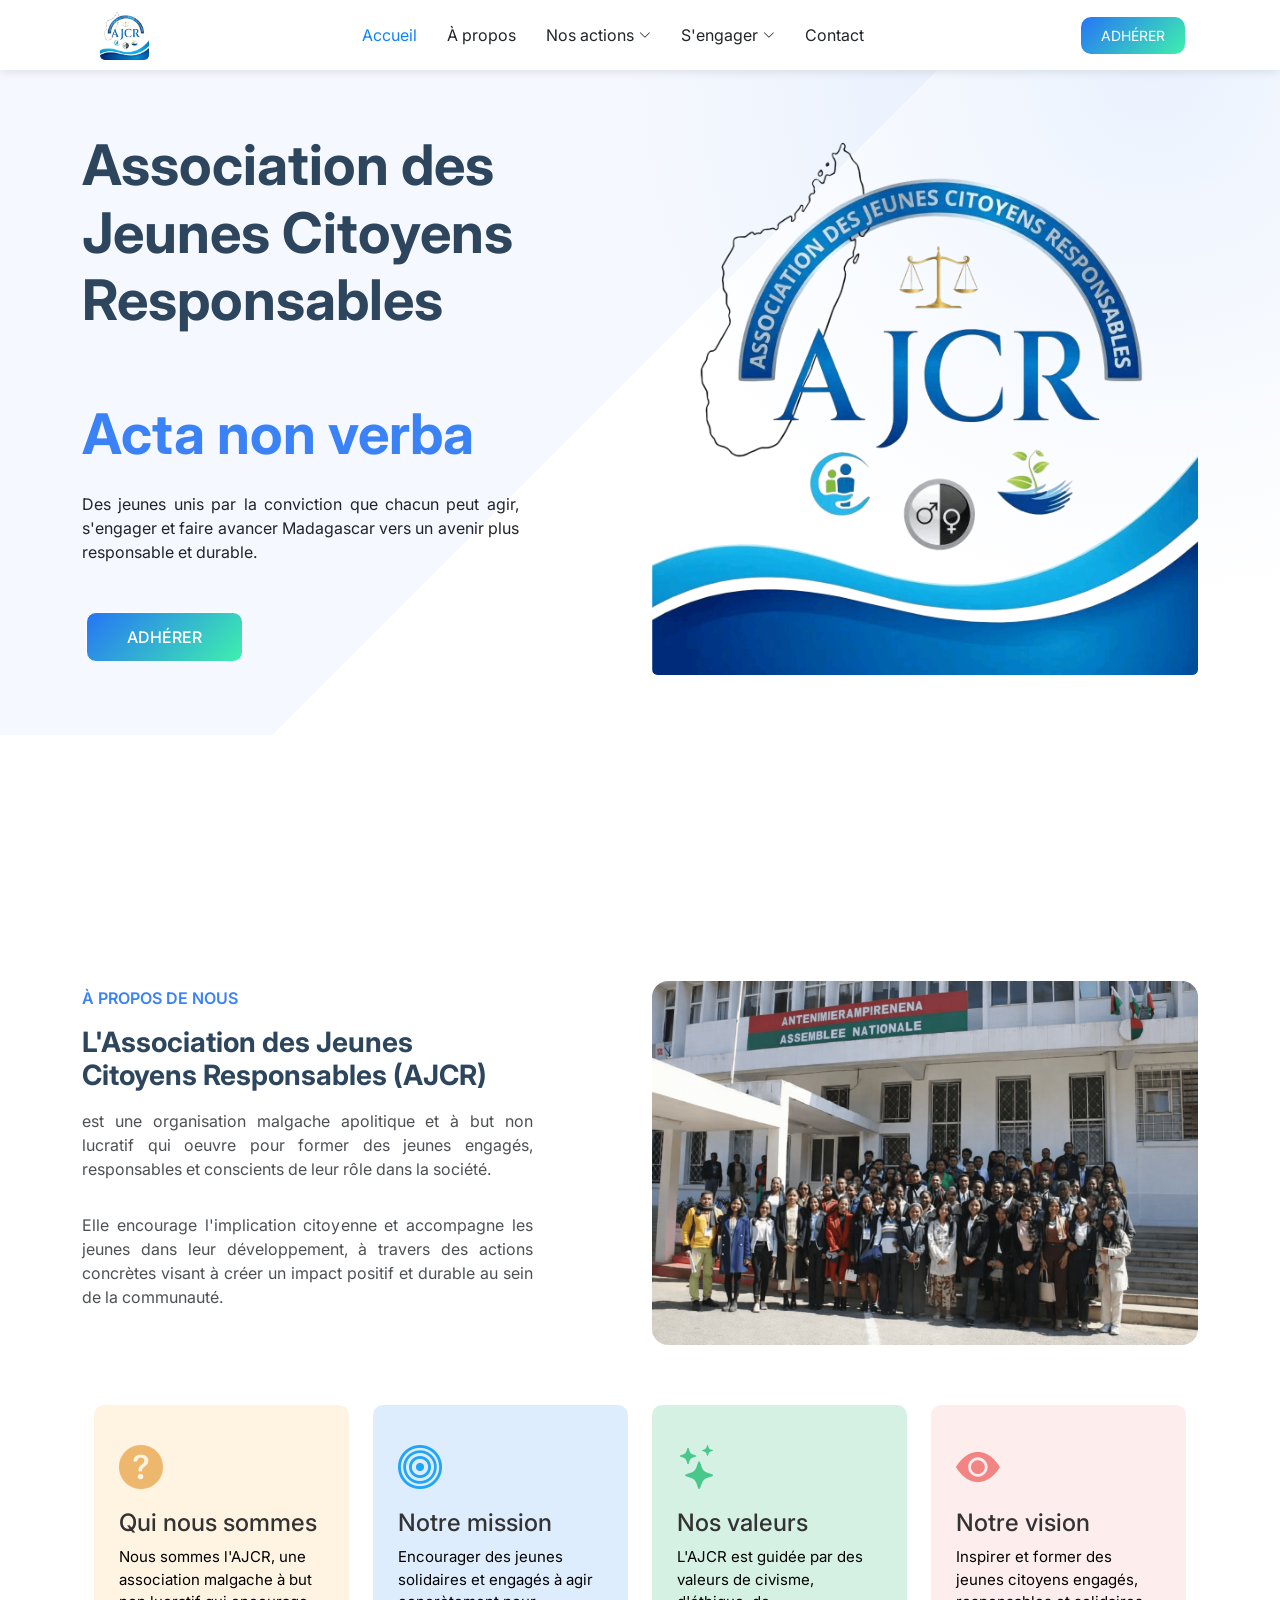
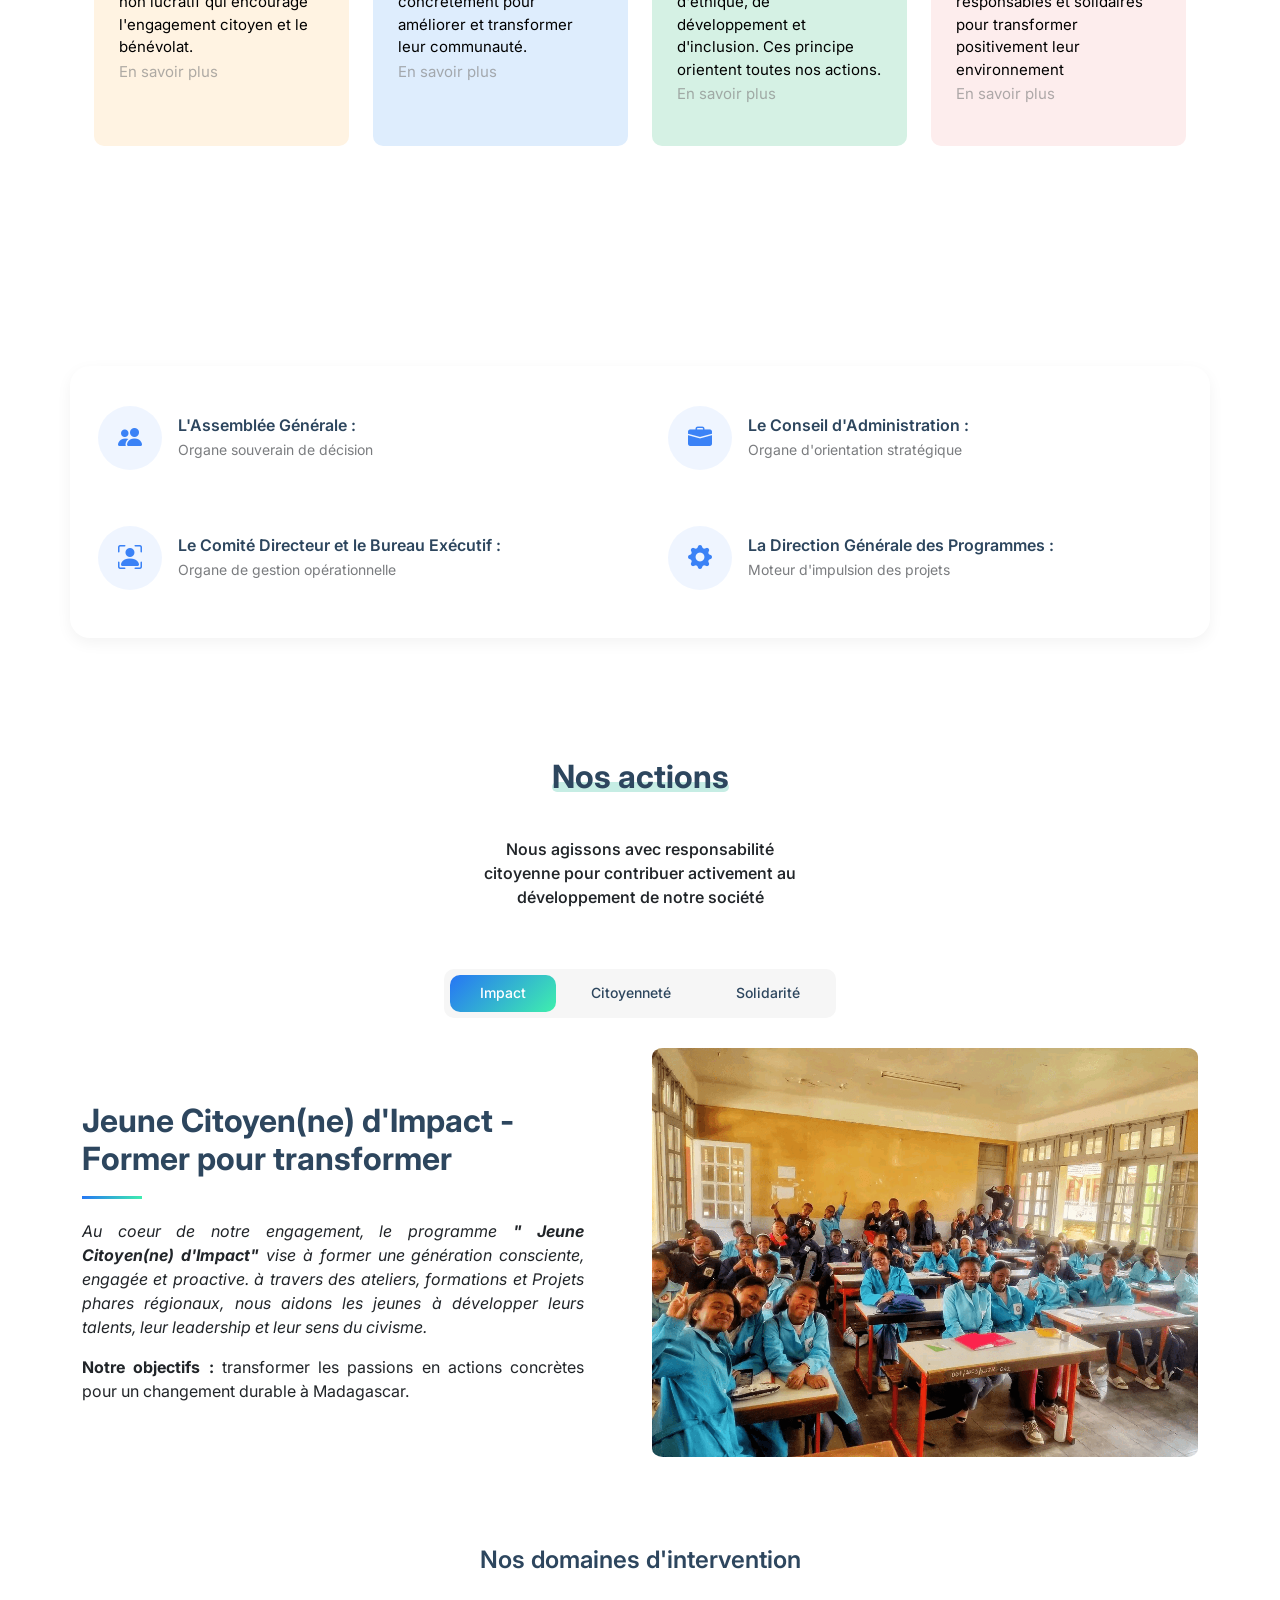
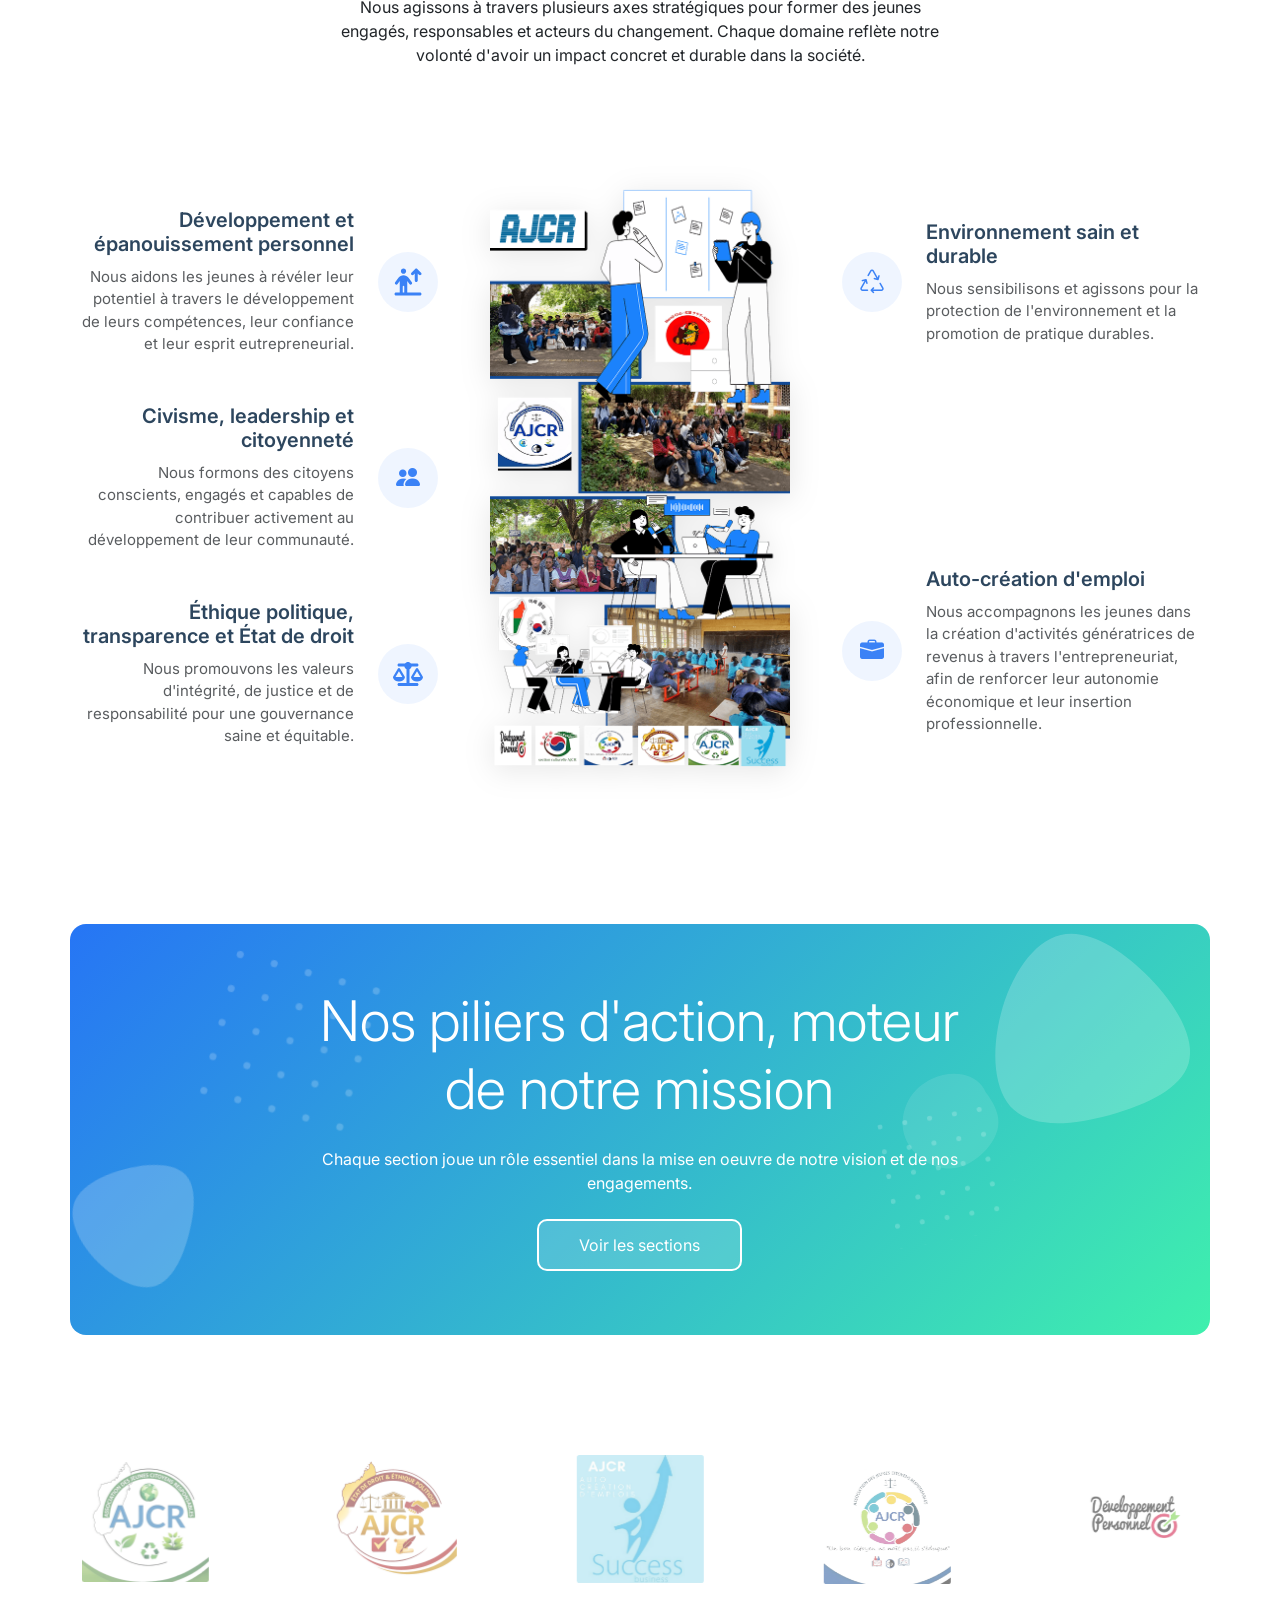
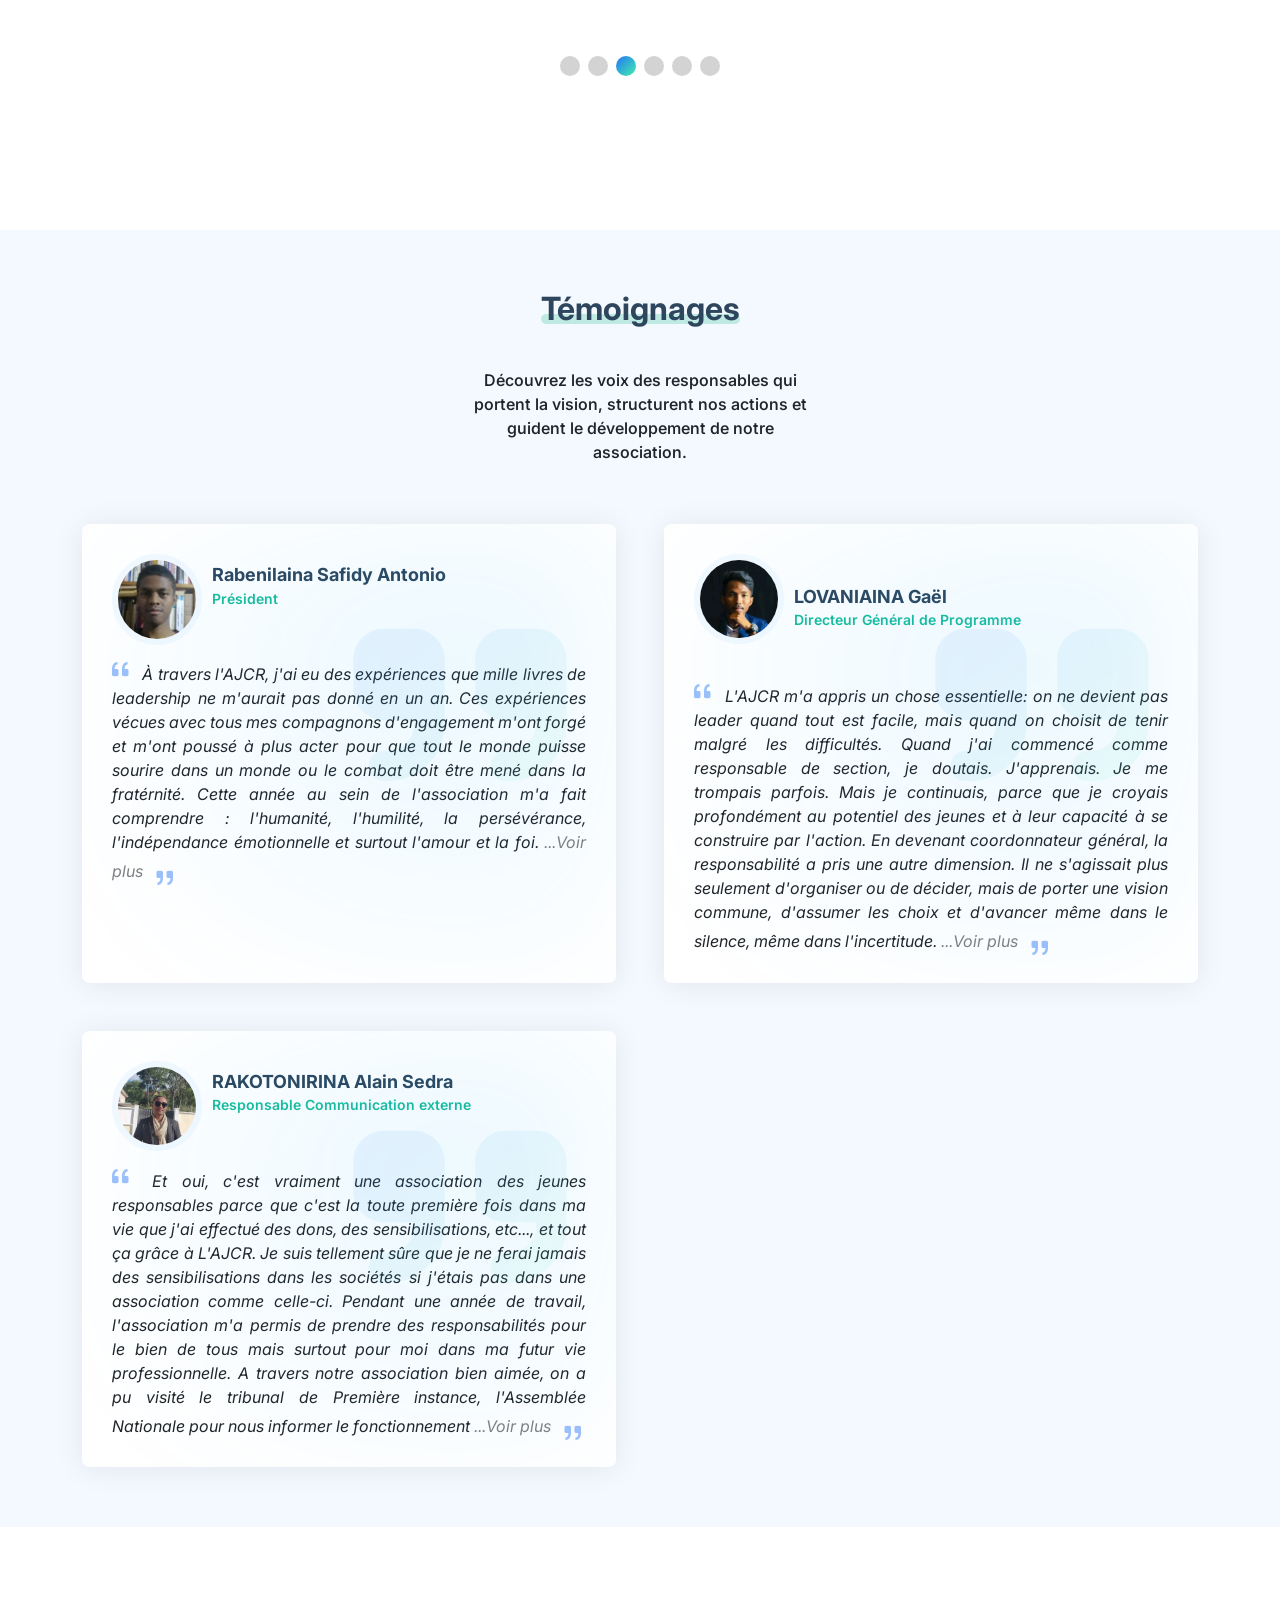
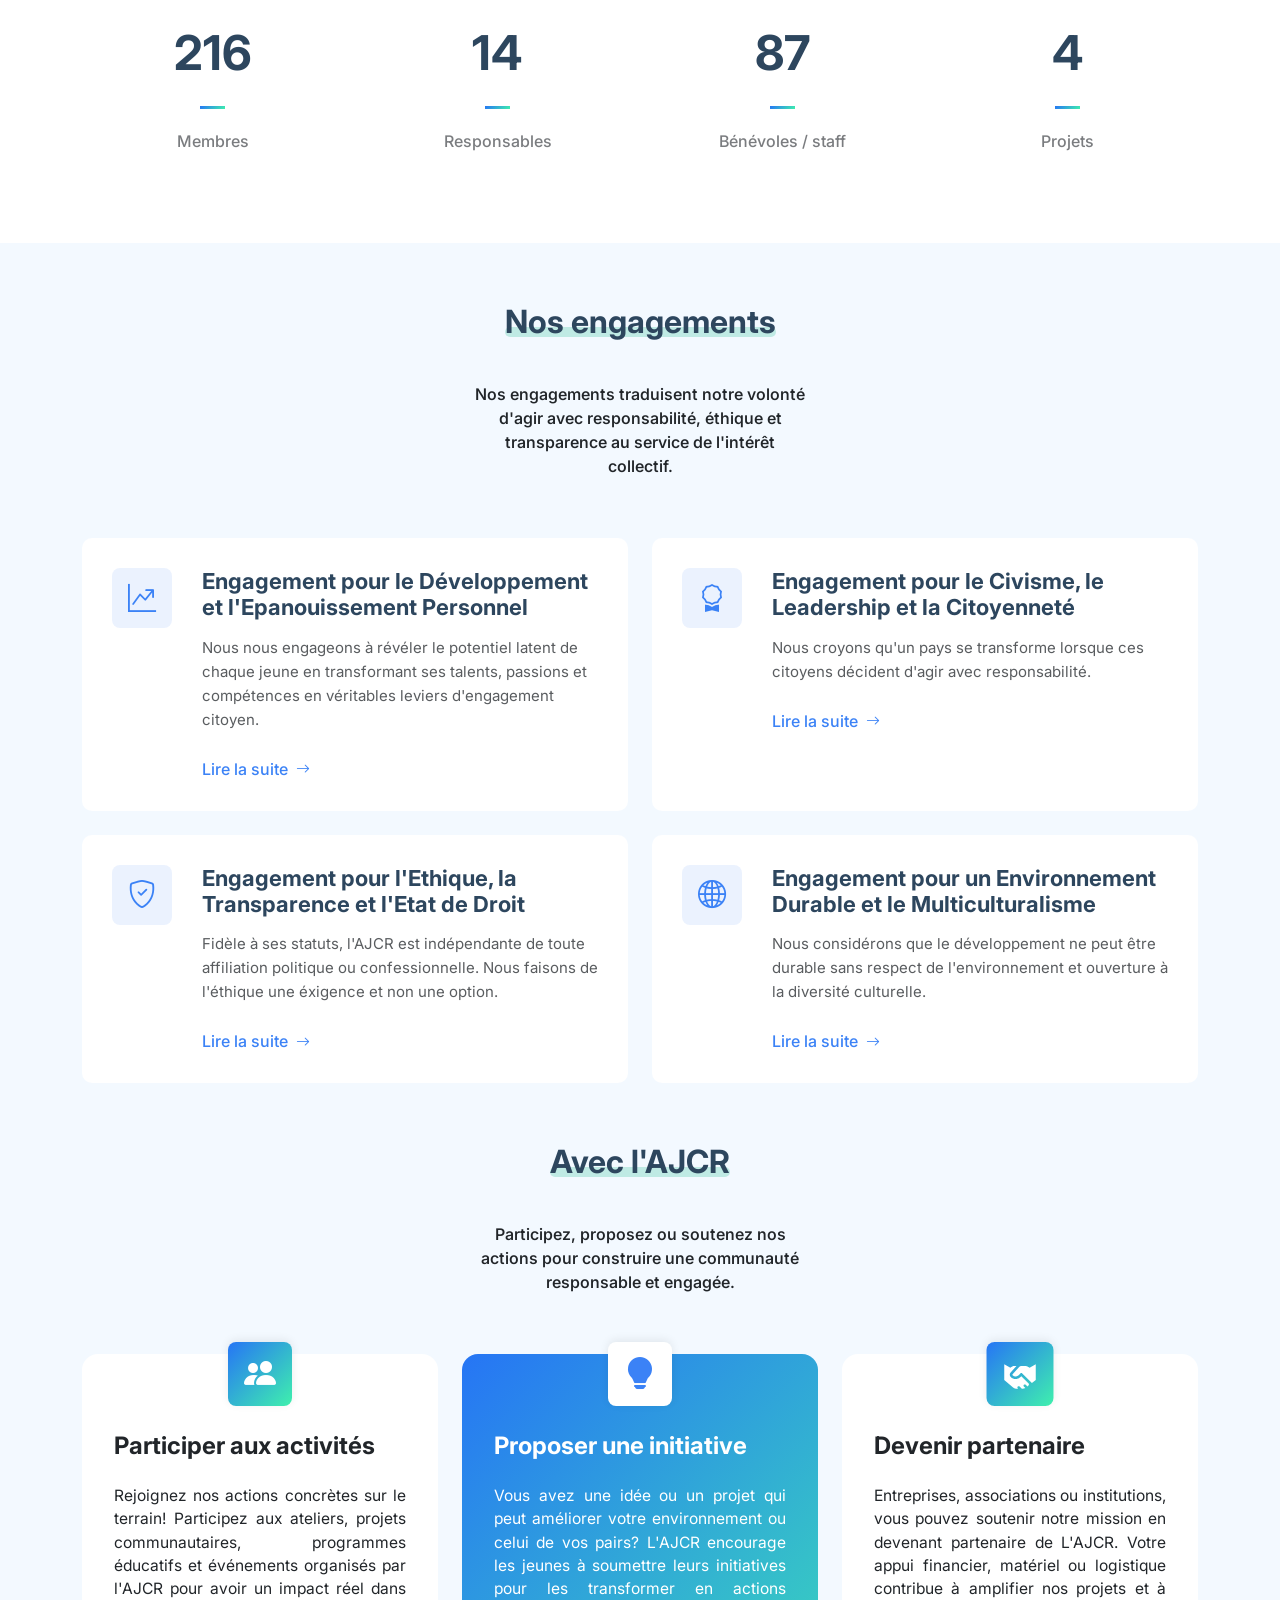
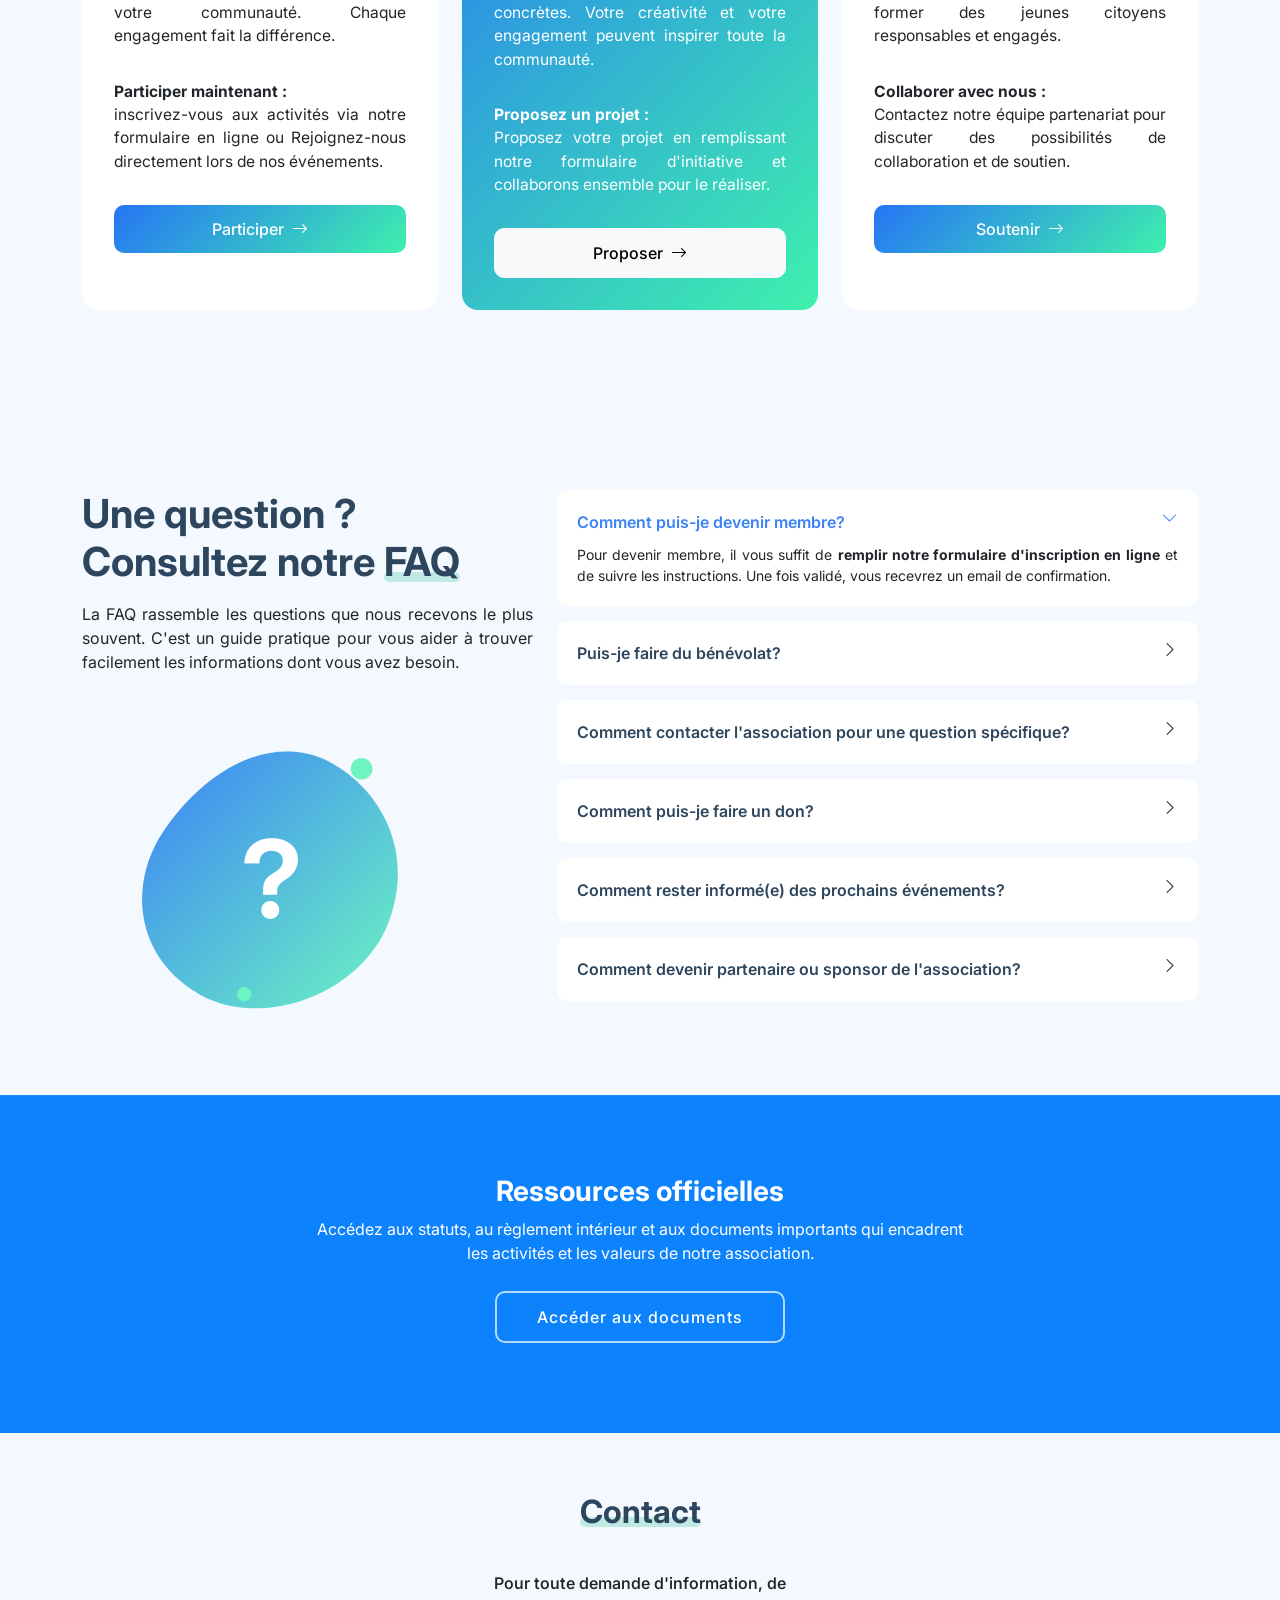
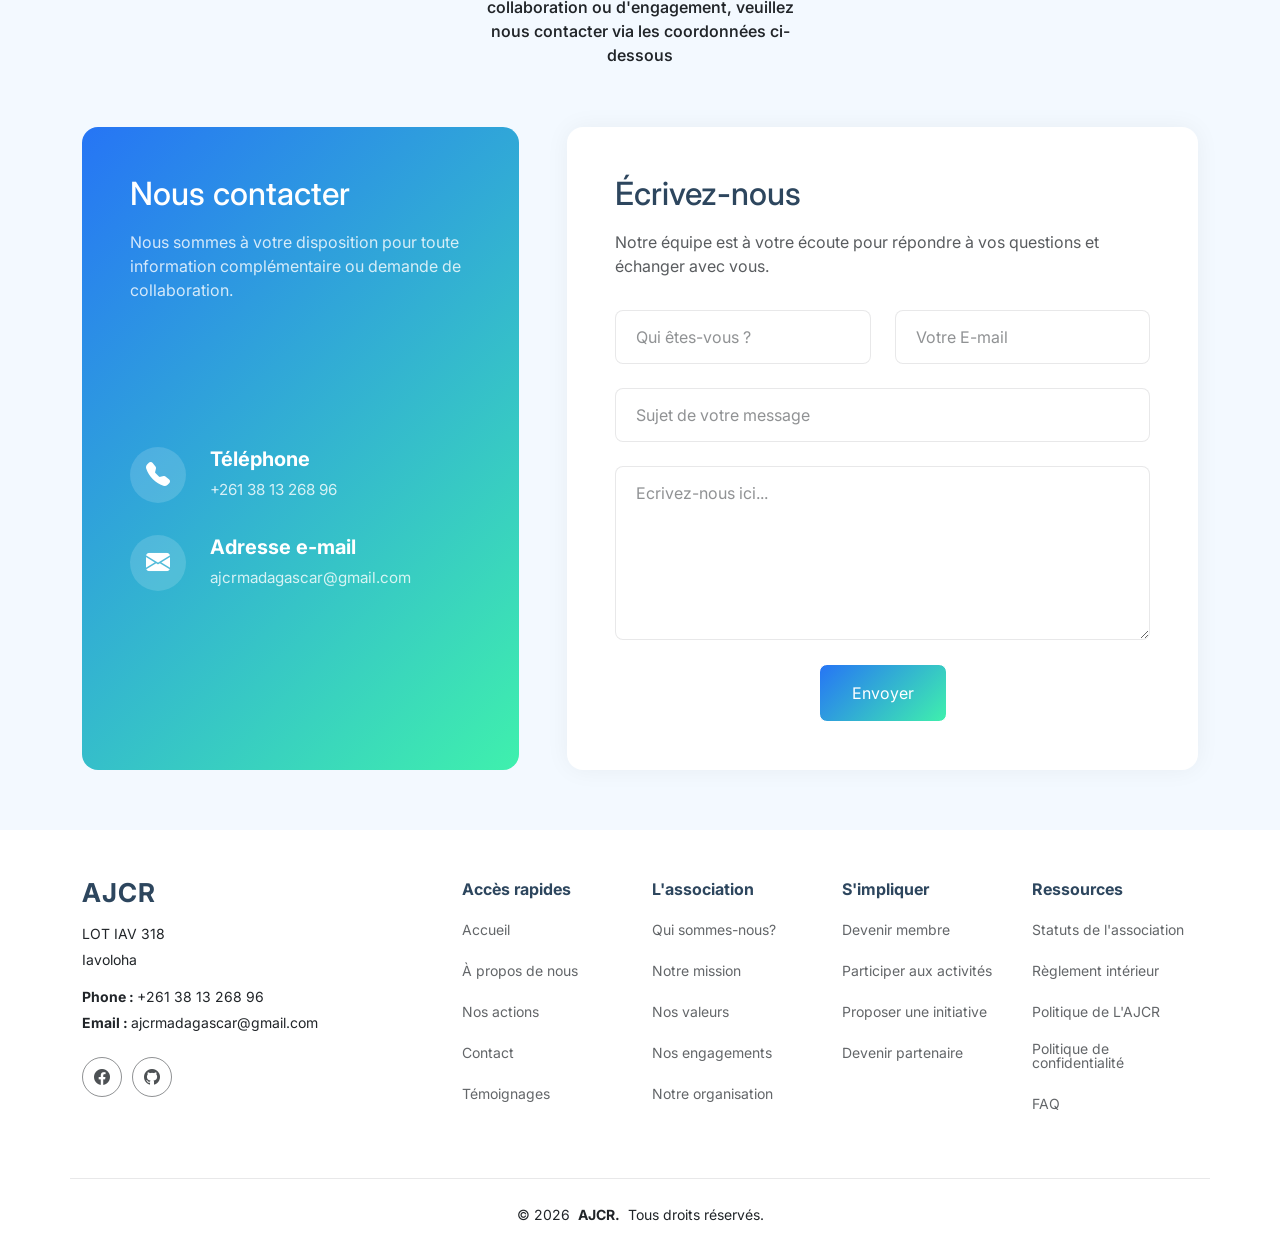
==== commit 15b7d8d5: "majf" ====
--- a/index.html
+++ b/index.html
@@ -741,7 +741,7 @@
               </svg>
               <img src="assets/img/témoignages/LOVANIAINA Gaël.jpg" class="testimonial-img" alt="">
               <h3><br> LOVANIAINA Gaël</h3>
-              <h4>Coordonnateur Général</h4>
+              <h4>Directeur Général de Programme</h4>
               <p>
                 <i class="bi bi-quote quote-icon-left"></i>
                 L'AJCR m'a appris un chose essentielle: on ne devient pas leader quand tout est facile, mais quand
--- a/assets/css/main.css
+++ b/assets/css/main.css
@@ -2908,6 +2908,7 @@
 /*--------------------------------------------------------------
 # Section Details
 --------------------------------------------------------------*/
+
 .section-details .section-box {
   background-color: var(--surface-color);
   padding: 20px;
@@ -2916,6 +2917,13 @@
   border-radius: 2%;
 }
 
+.section-box-container {
+  background-color: white;
+  position: relative;
+  margin-bottom: 50px;
+  margin-top: 0;
+}
+
 .section-details .section-box+.section-box {
   margin-top: 30px;
 }
@@ -2926,6 +2934,16 @@
   border-bottom: 2px solid color-mix(in srgb, var(--default-color), transparent 92%);
   padding-bottom: 15px;
   margin-bottom: 15px;
+}
+
+/* les groupes de discussion */
+
+.section-details .section-box .whatsapp i {
+  color: rgb(13, 218, 13);
+}
+
+.section-details .section-box .whatsapp:hover {
+  color: rgb(13, 218, 13);
 }
 
 .section-details .services-list {
@@ -3093,18 +3111,6 @@
   margin-left: 3%;
 }
 
-/* --------------------------------
-#section-box-container
------------------------------------*/
-
-.section-box-container {
-  background-color: white;
-  position: relative;
-  margin-bottom: 50px;
-  margin-top: 0;
-
-}
-
 /*----------------------------------
 # page politique de confidentialité
 -----------------------------------*/
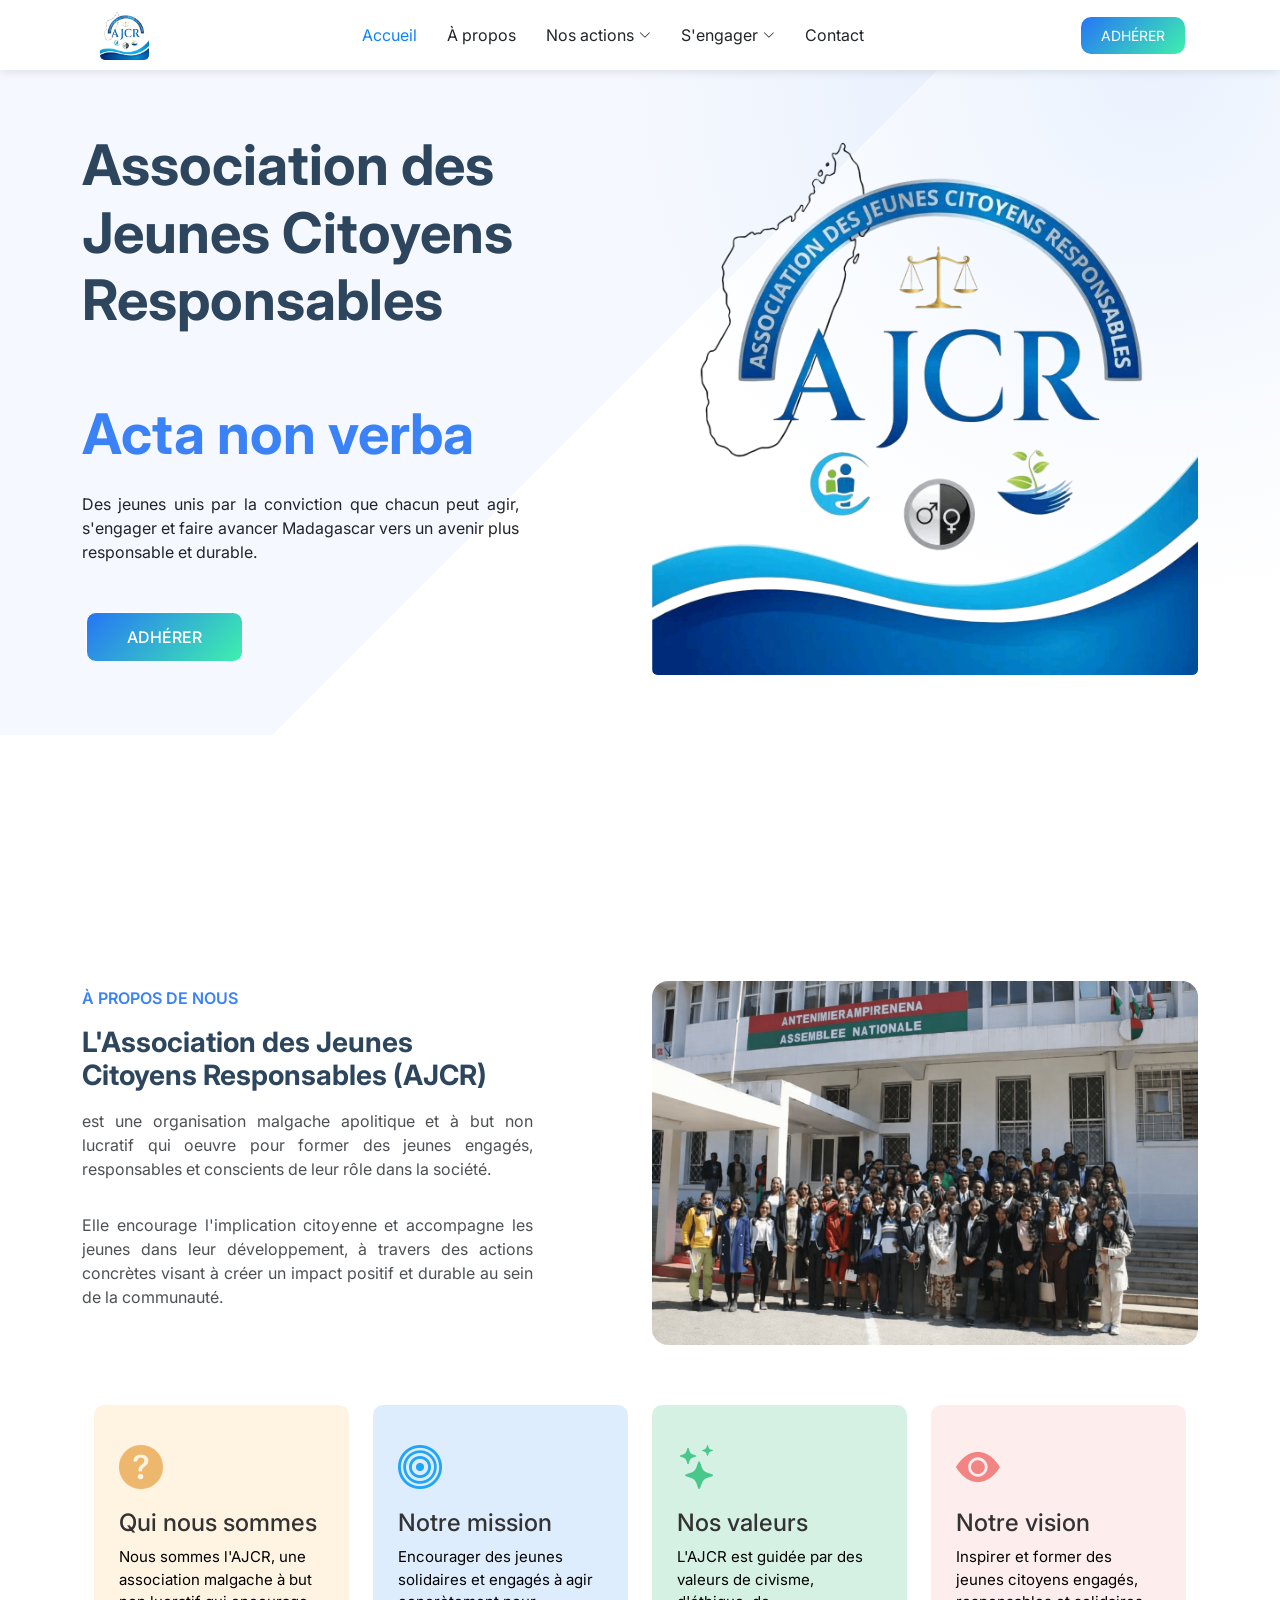
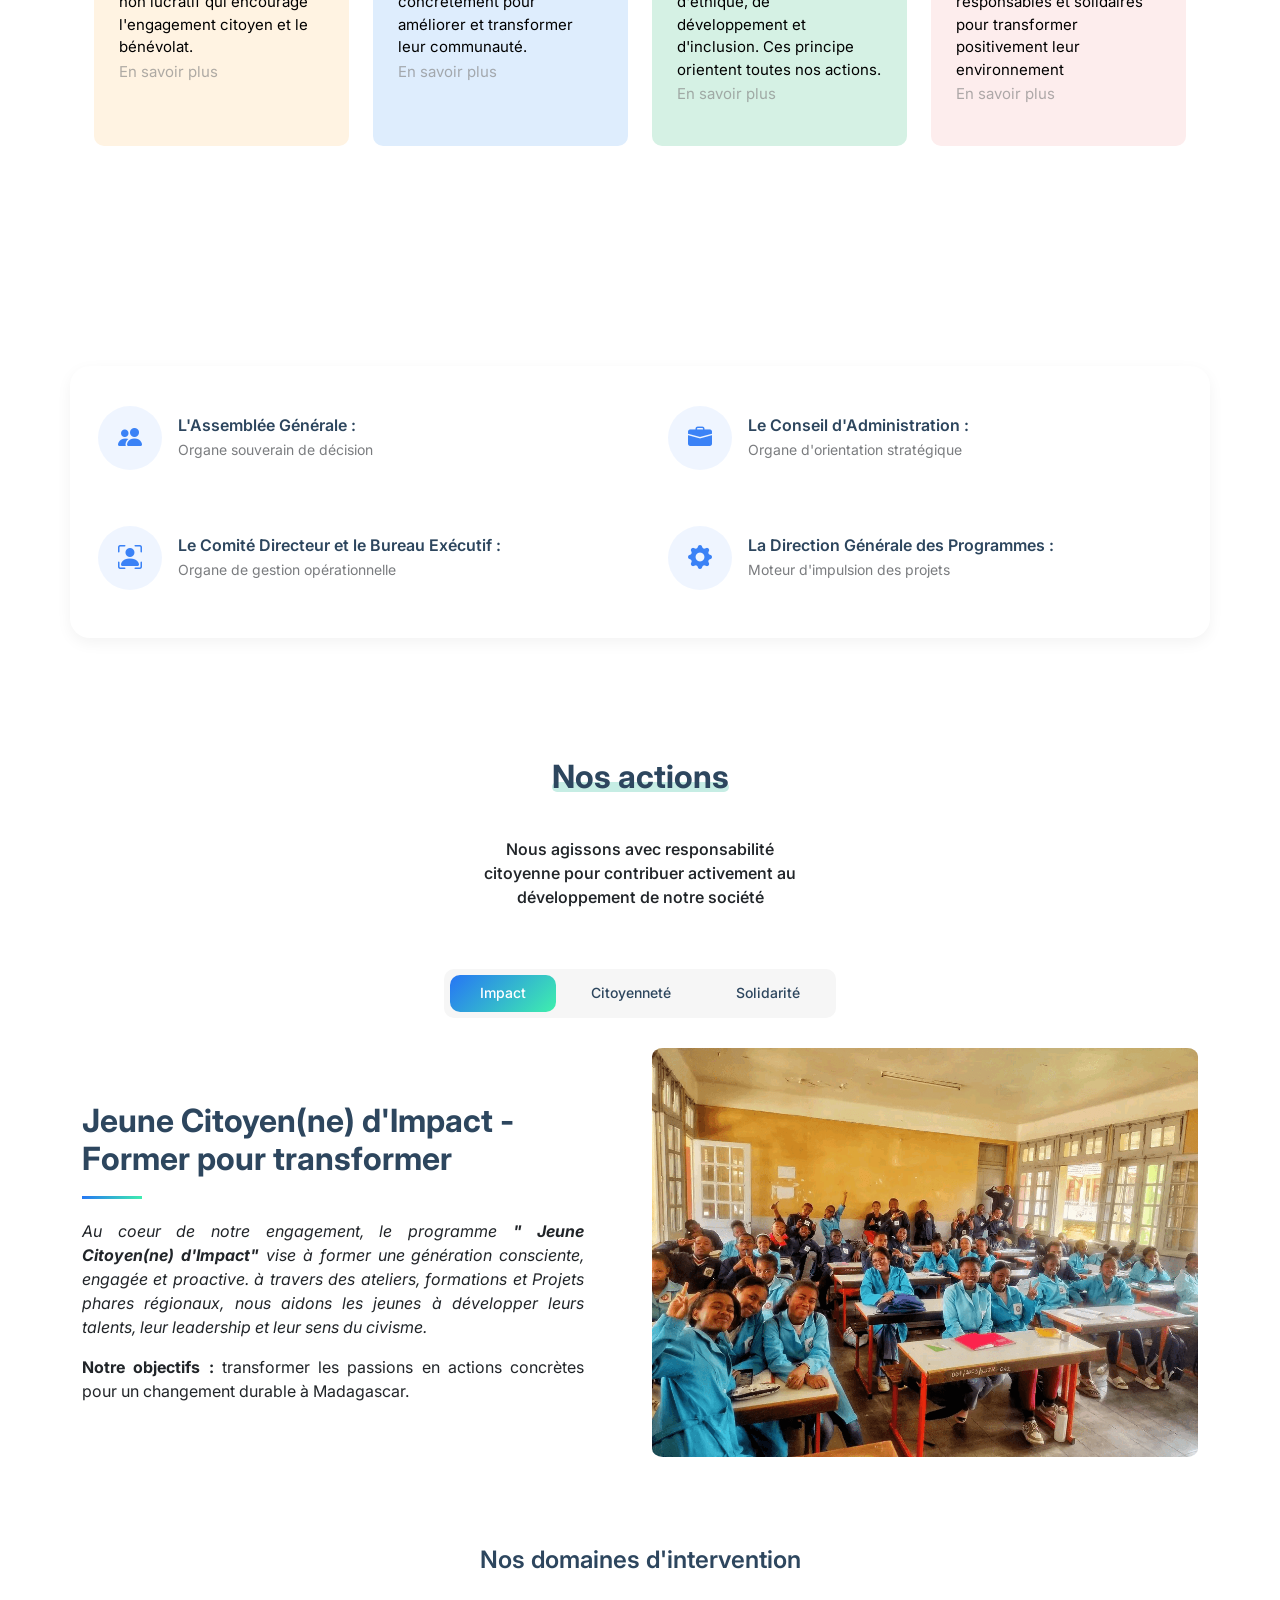
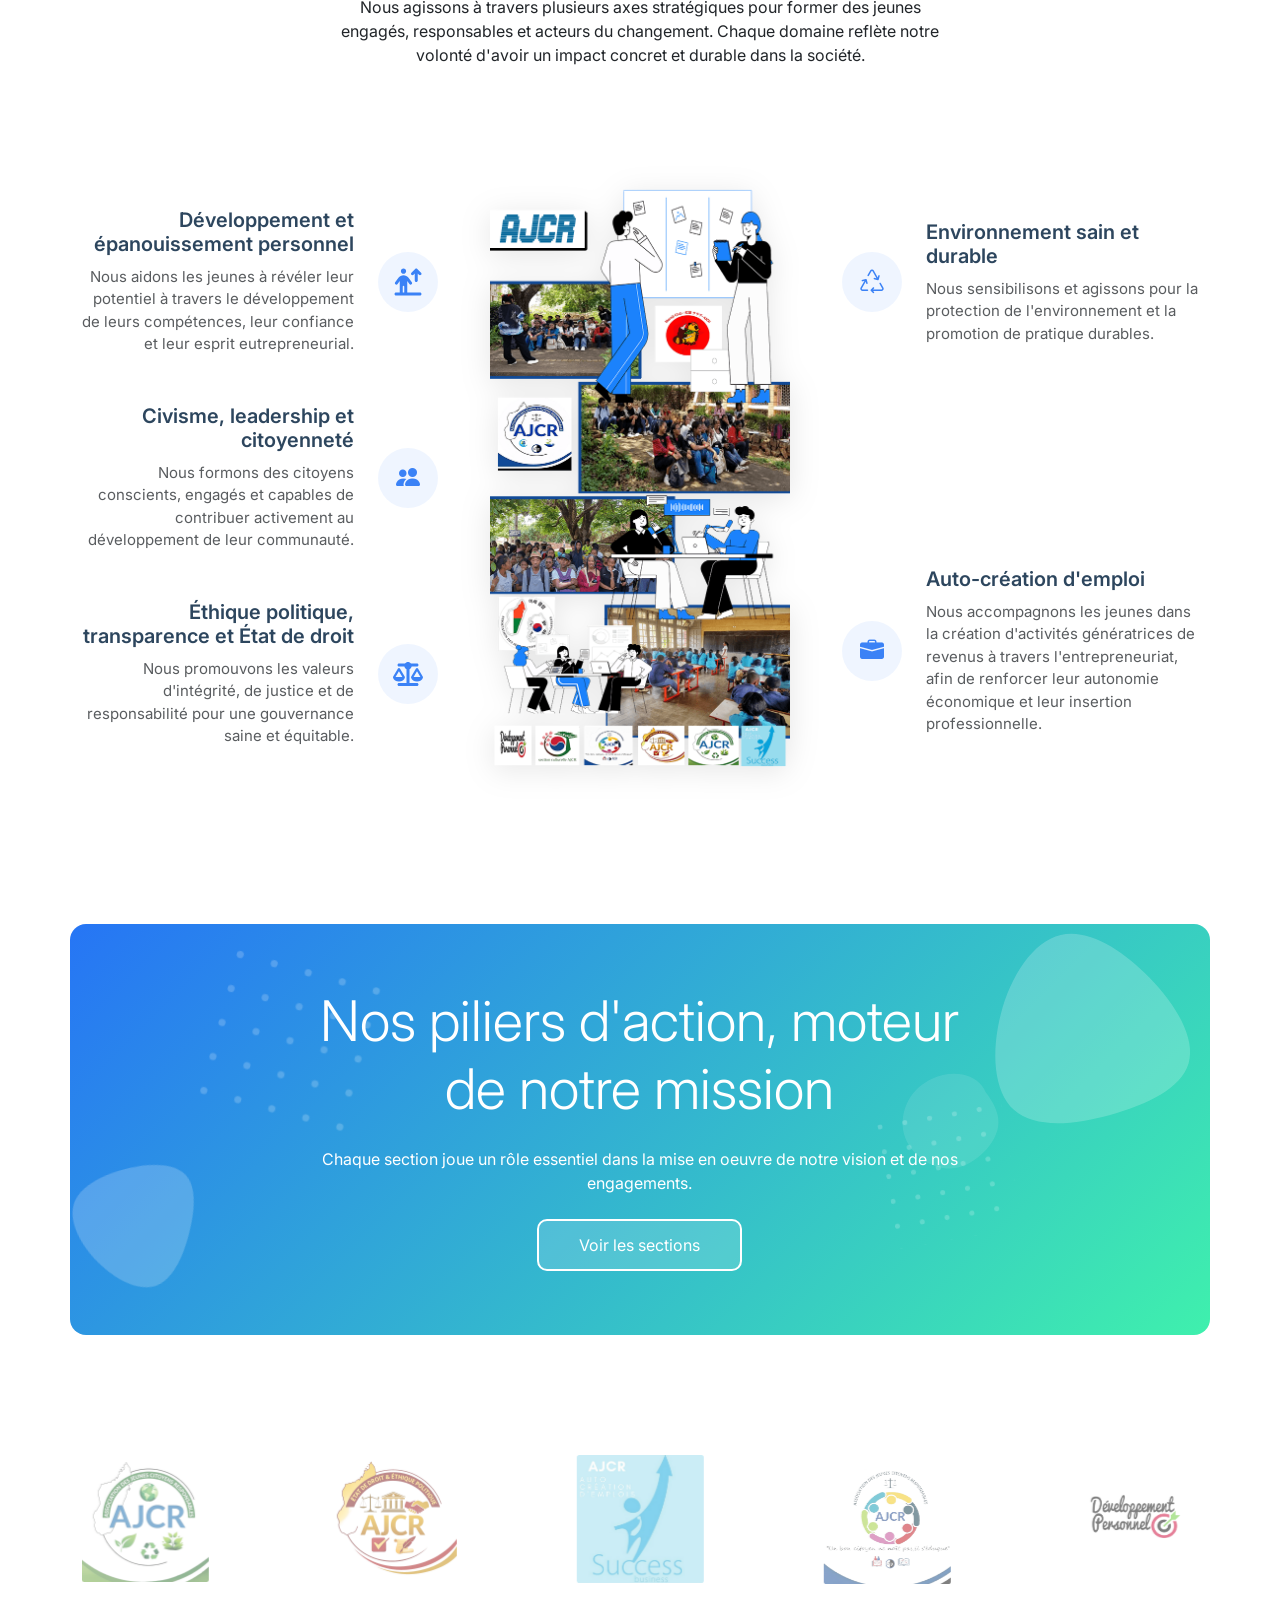
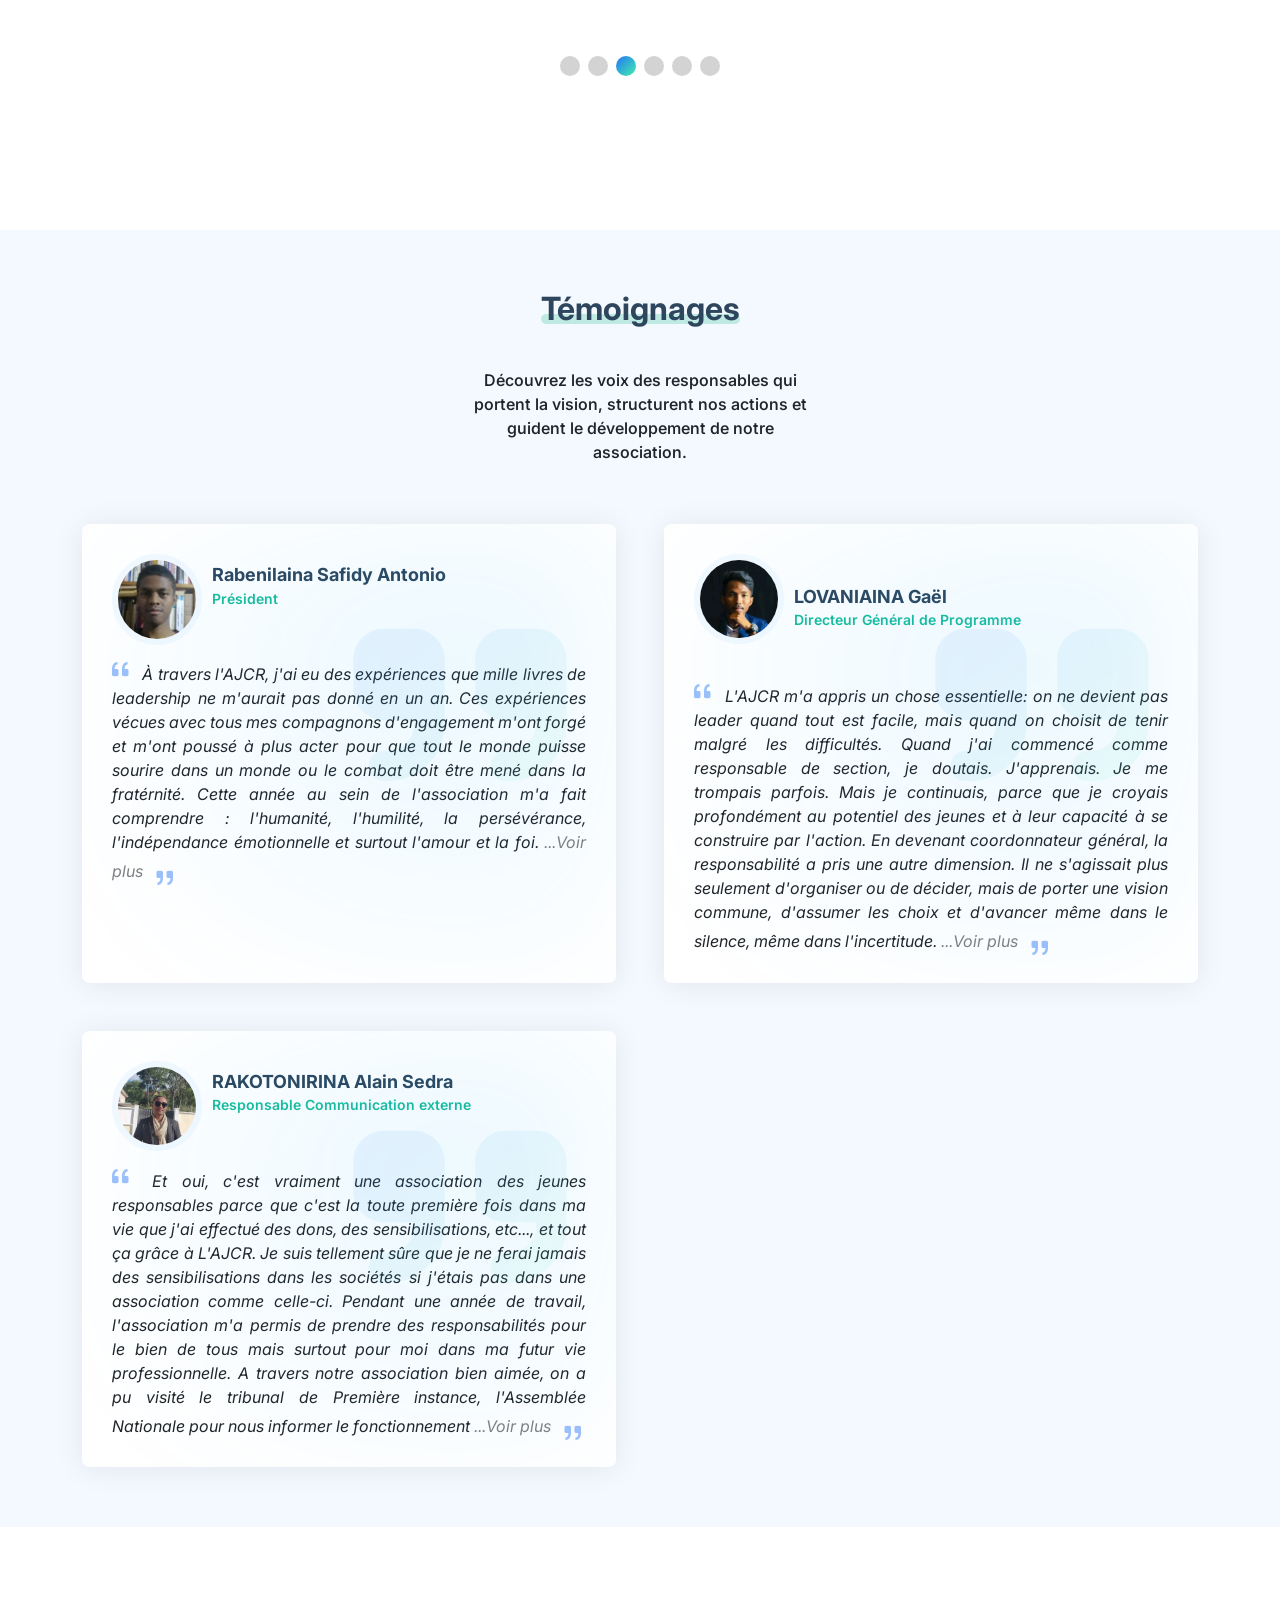
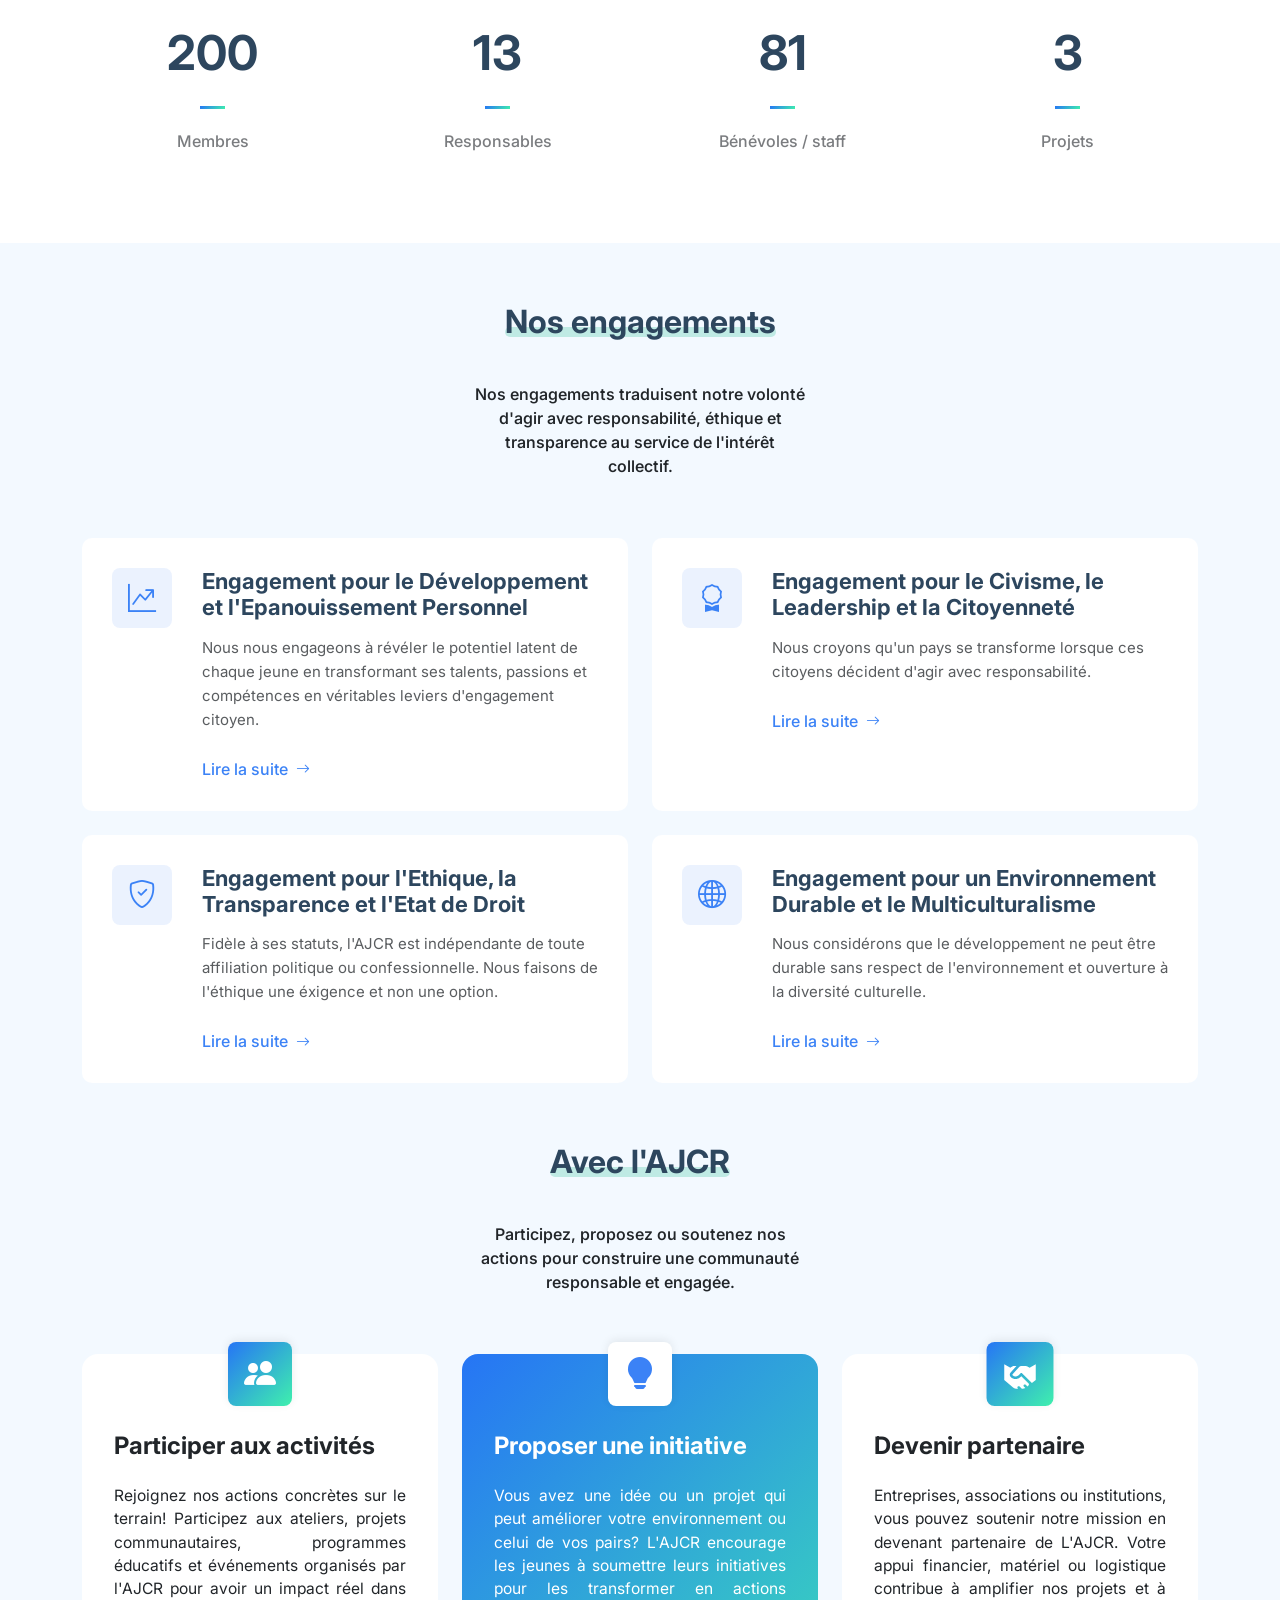
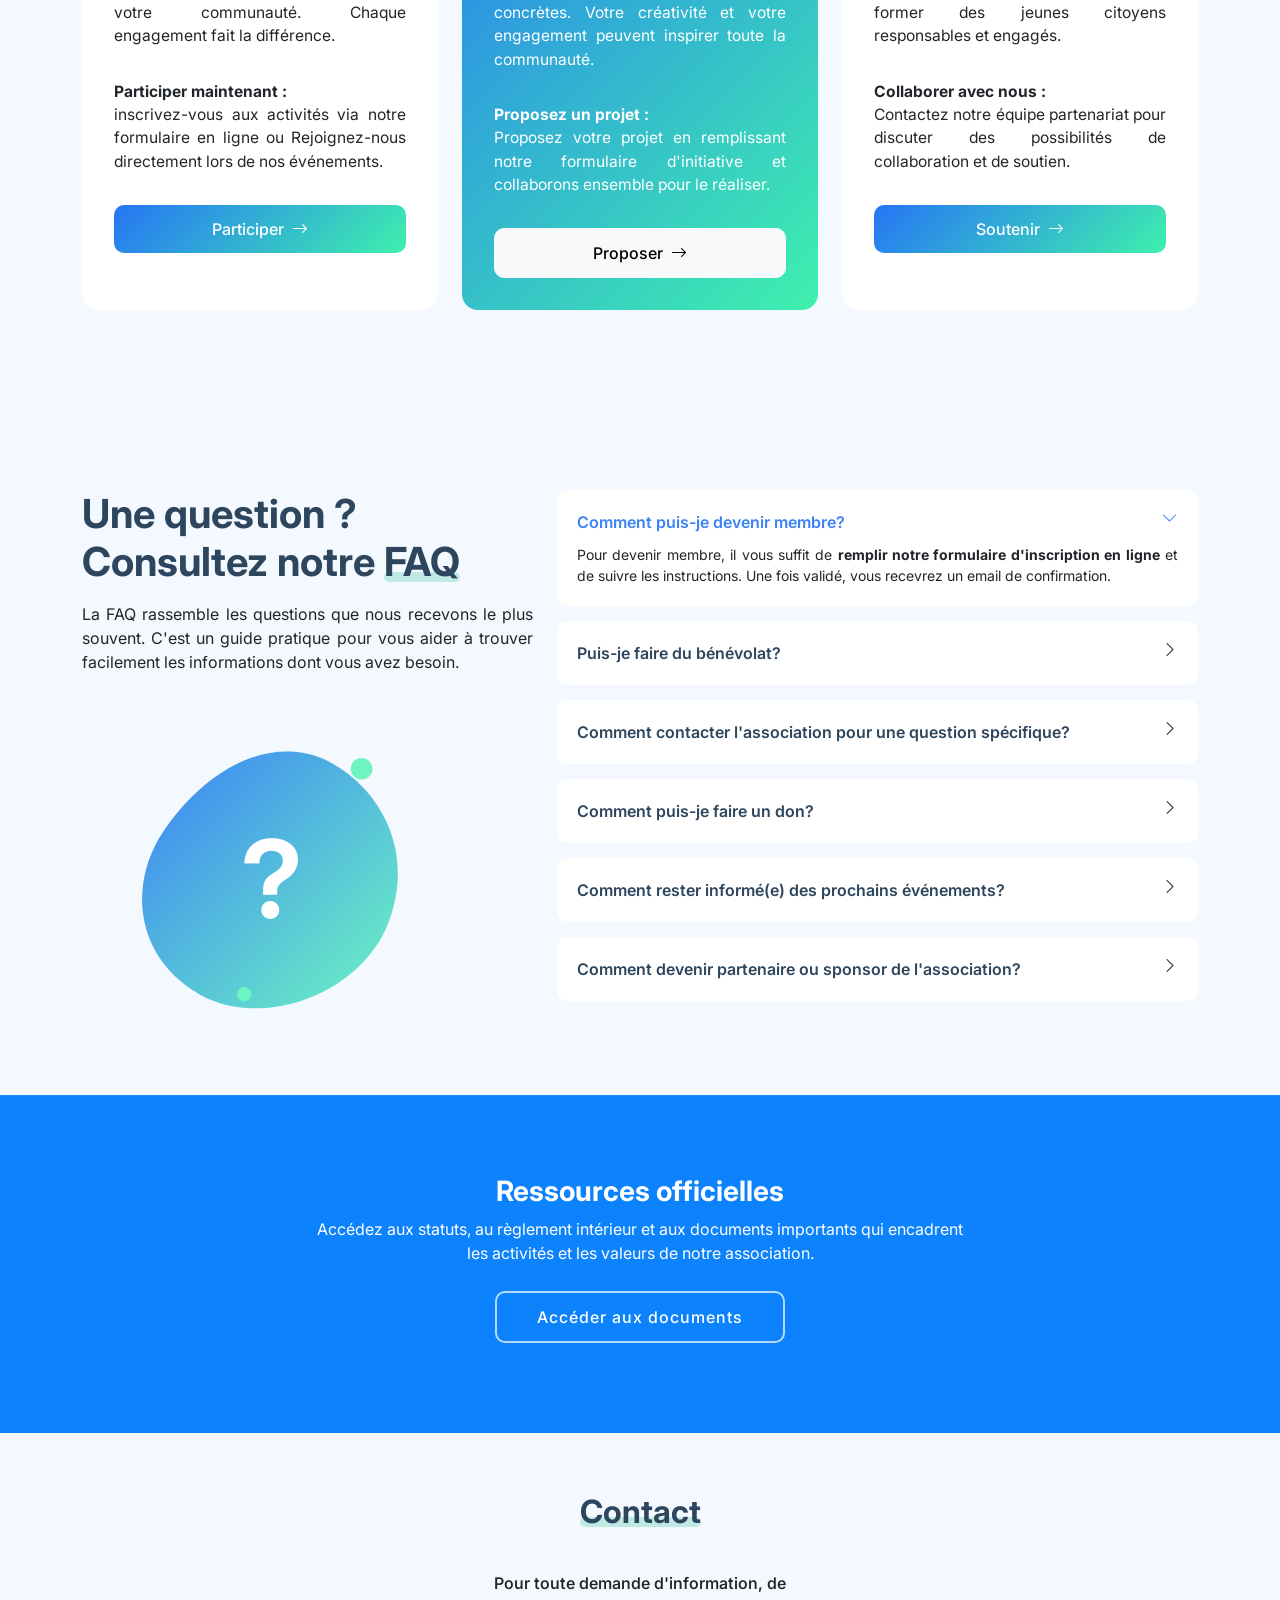
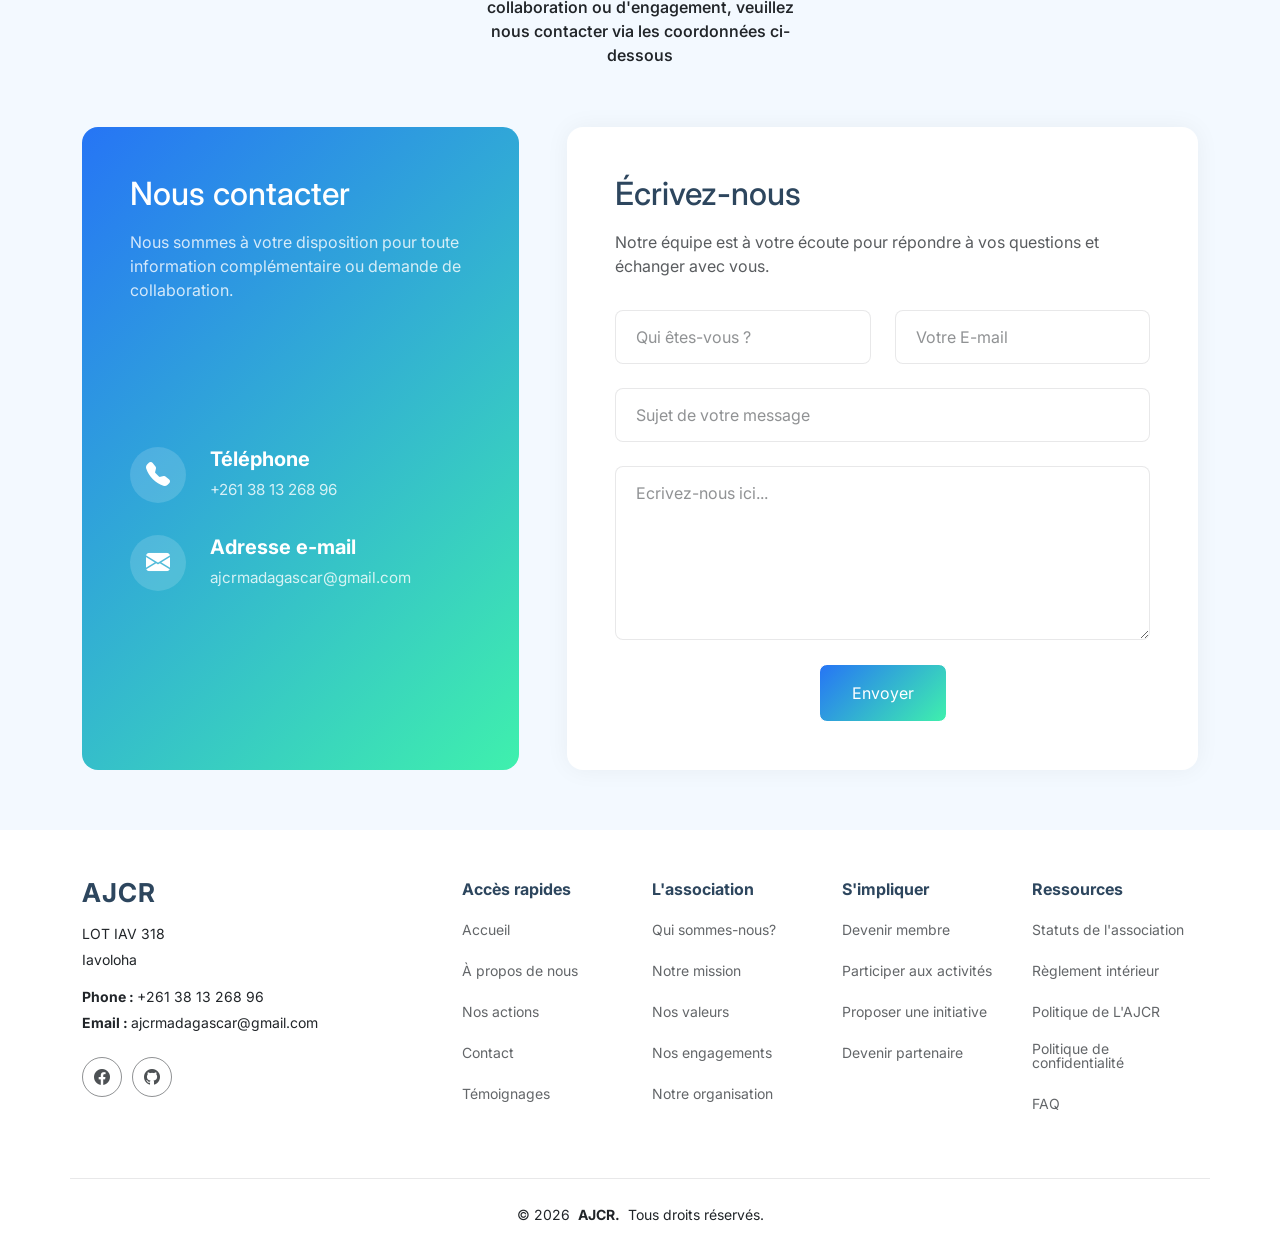
==== commit d8631820: "maj8" ====
--- a/index.html
+++ b/index.html
@@ -375,7 +375,7 @@
                 <p class="tab-pane-p">
                   Nous organisons des espaces d'échanges, de sensibilisations et de réflexion autour de la transparence,
                   de l'État de droit et de la responsabilité citoyenne. Parce que le changement commence par l'esprit,
-                  nous encourageons une révolution pacifique fomdée sur les valeurs, l'intégrité et l'amour du pays.
+                  nous encourageons une révolution pacifique fondée sur les valeurs, l'intégrité et l'amour du pays.
                 </p>
               </div>
               <div class="col-lg-6 order-1 order-lg-2 text-center">
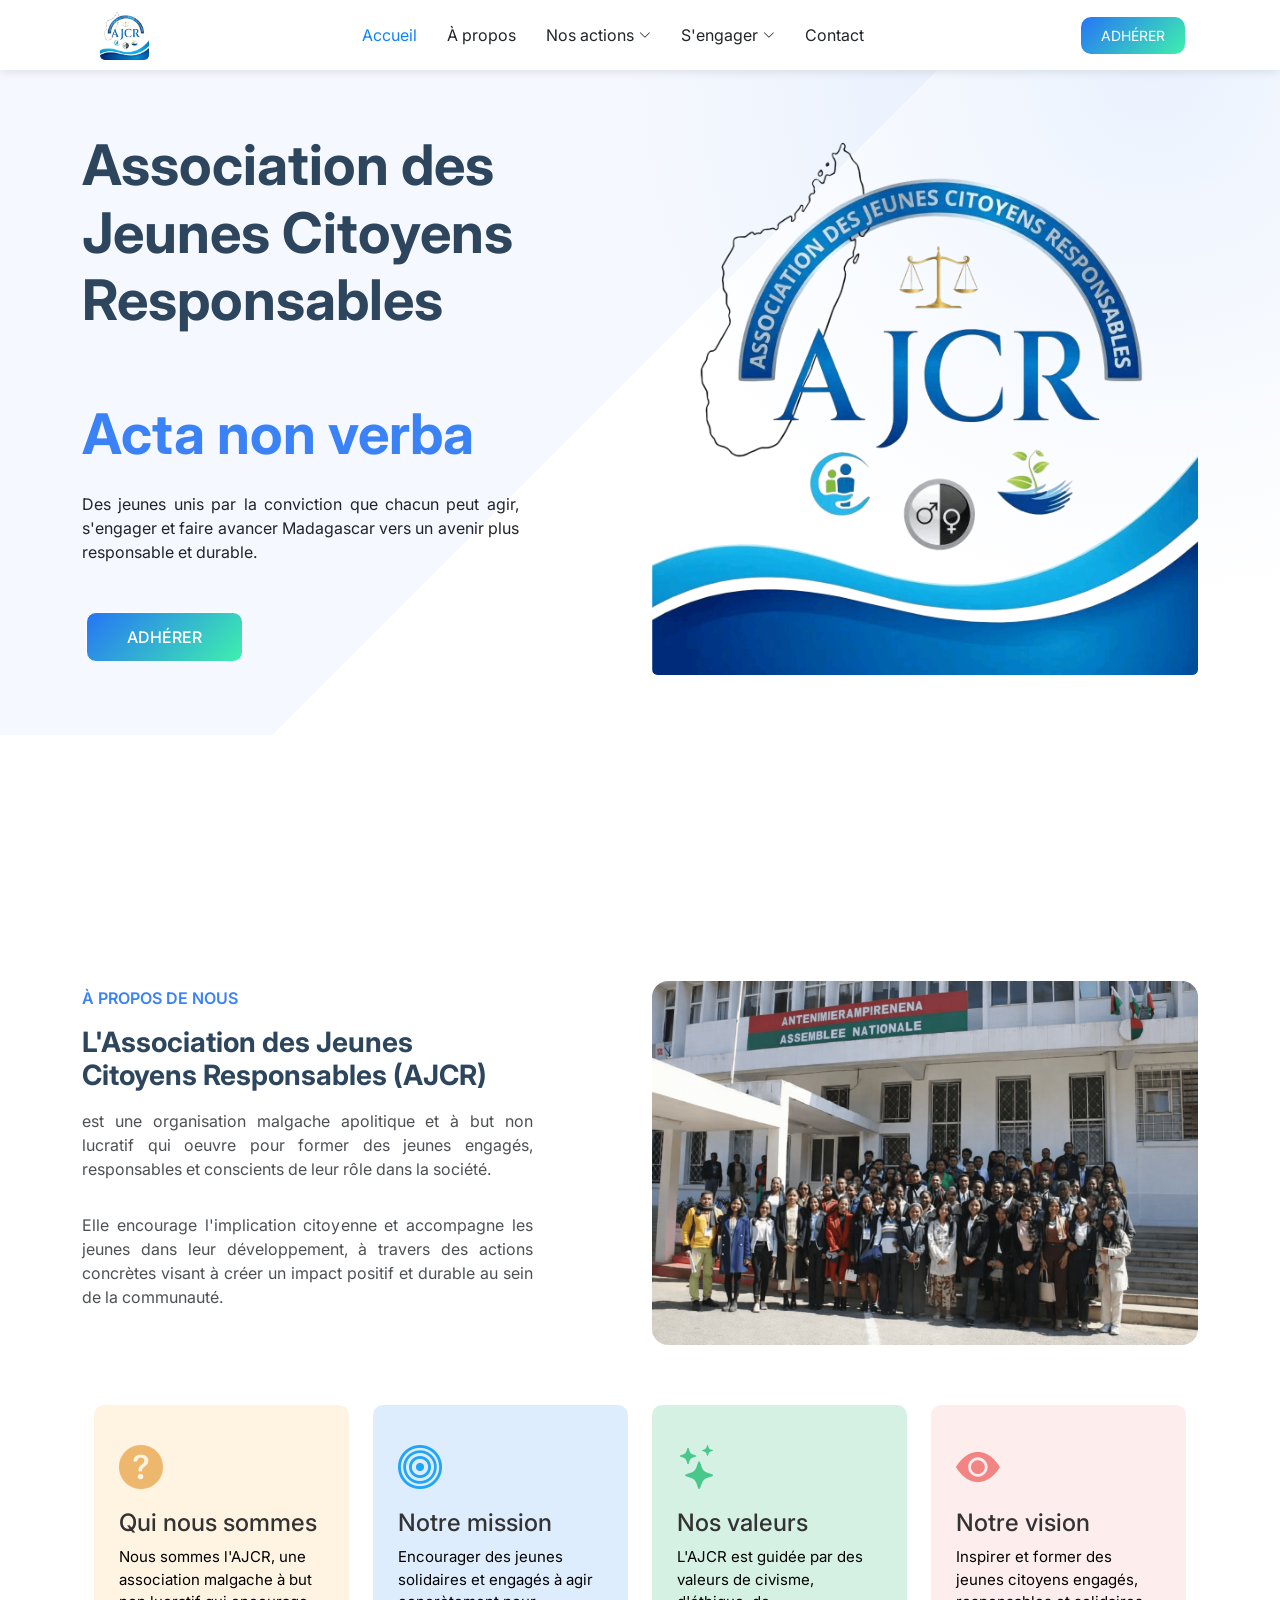
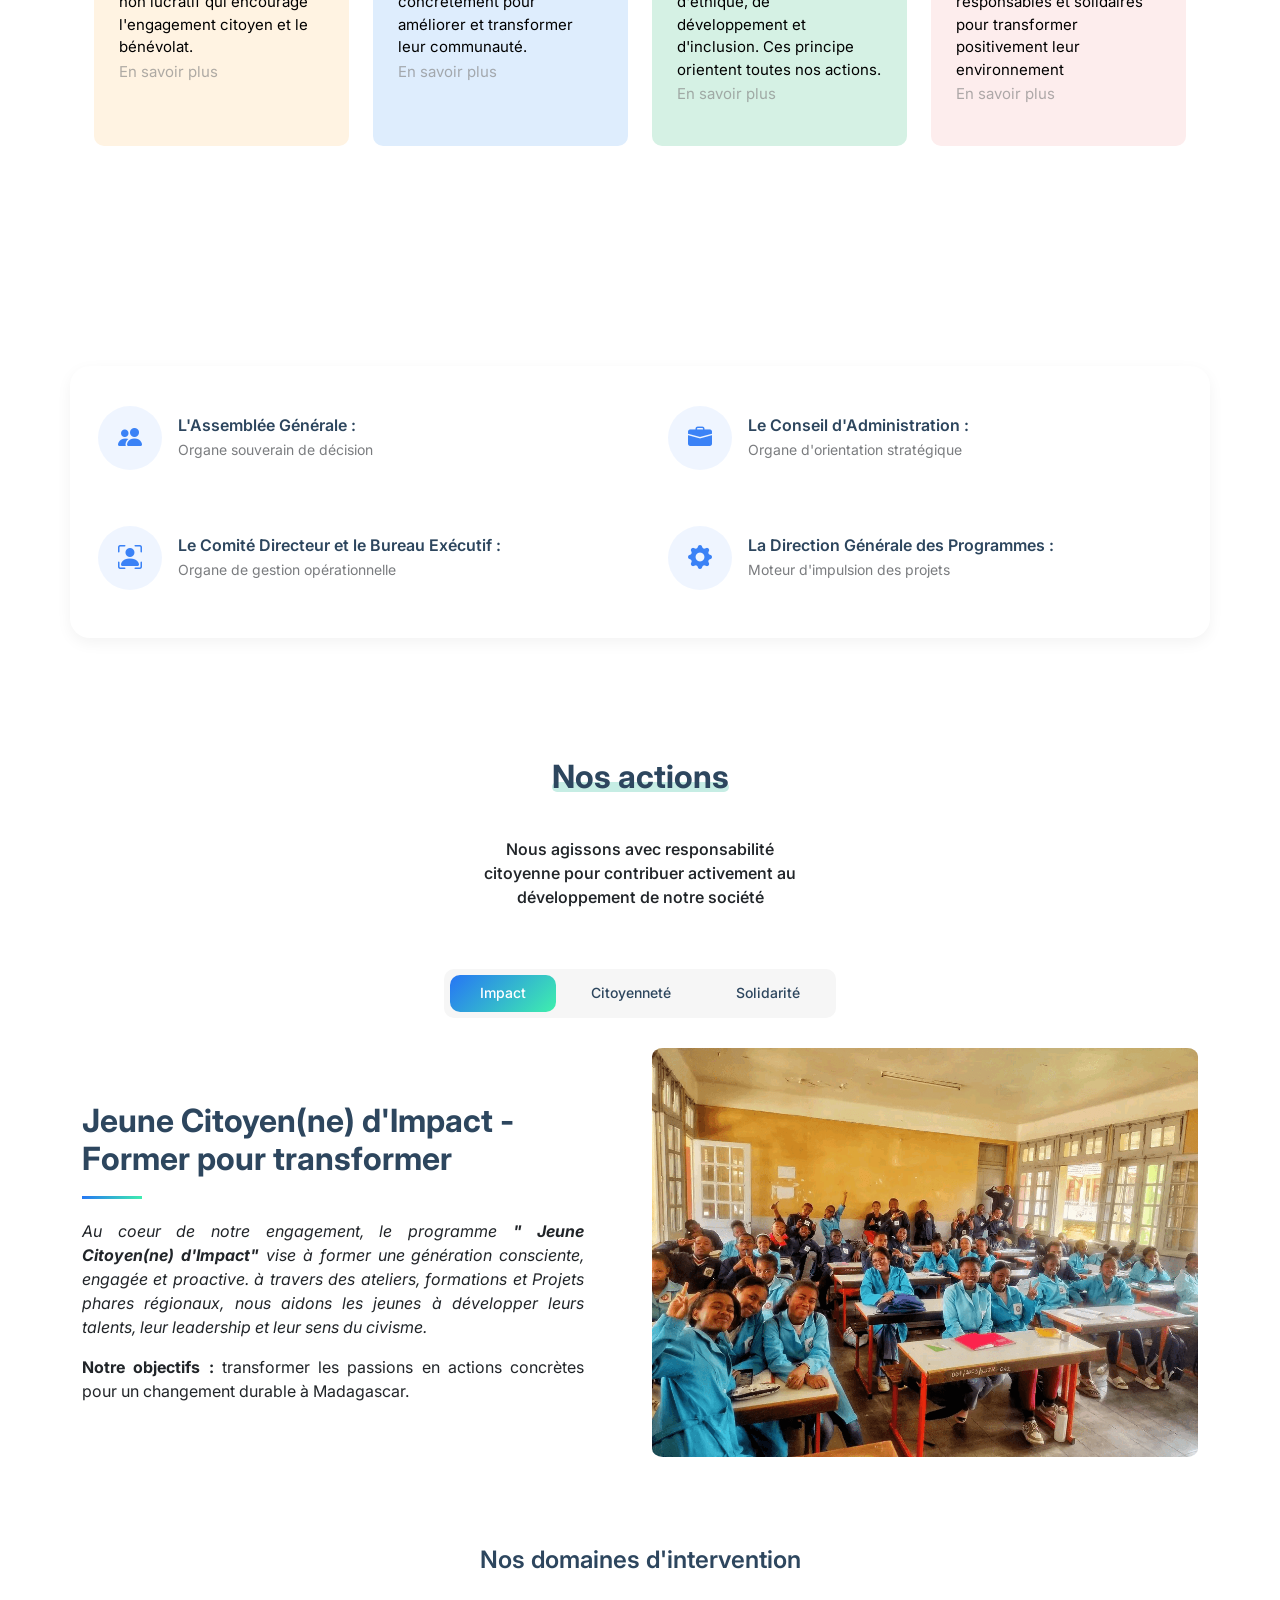
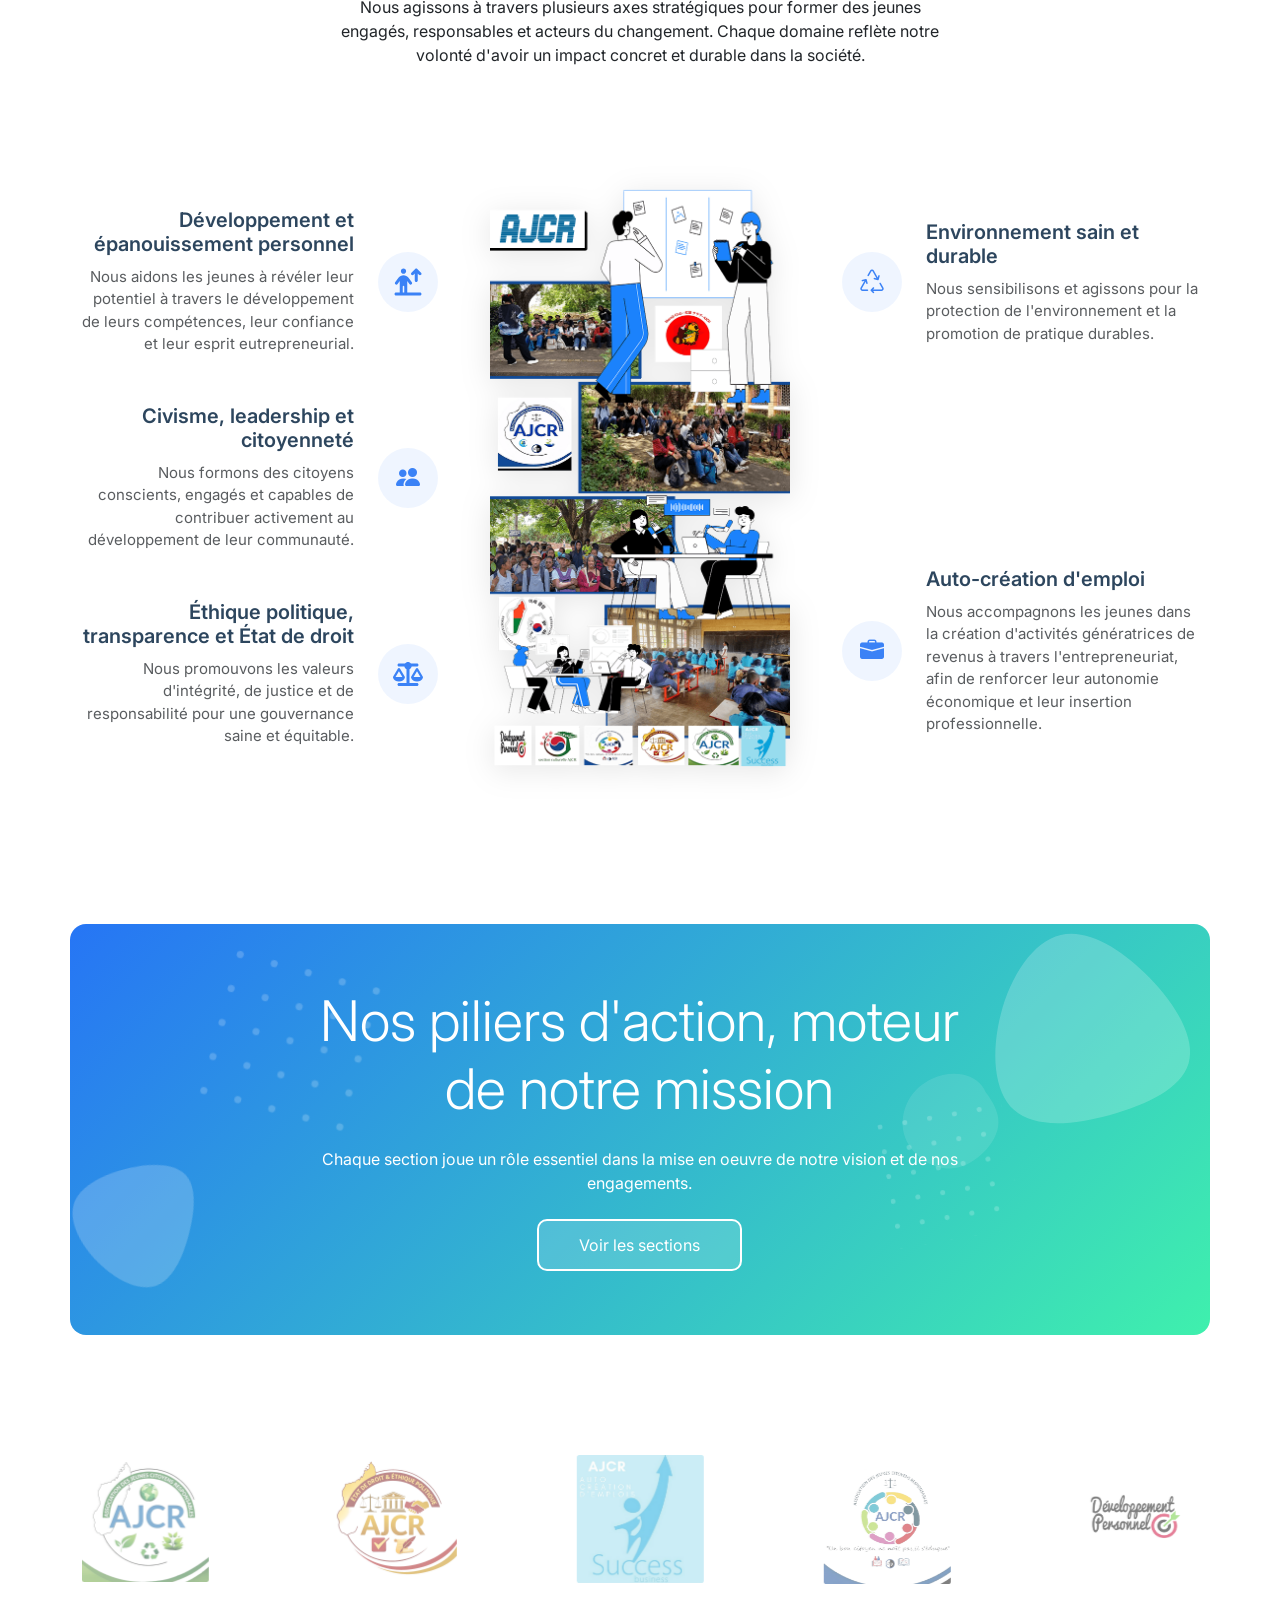
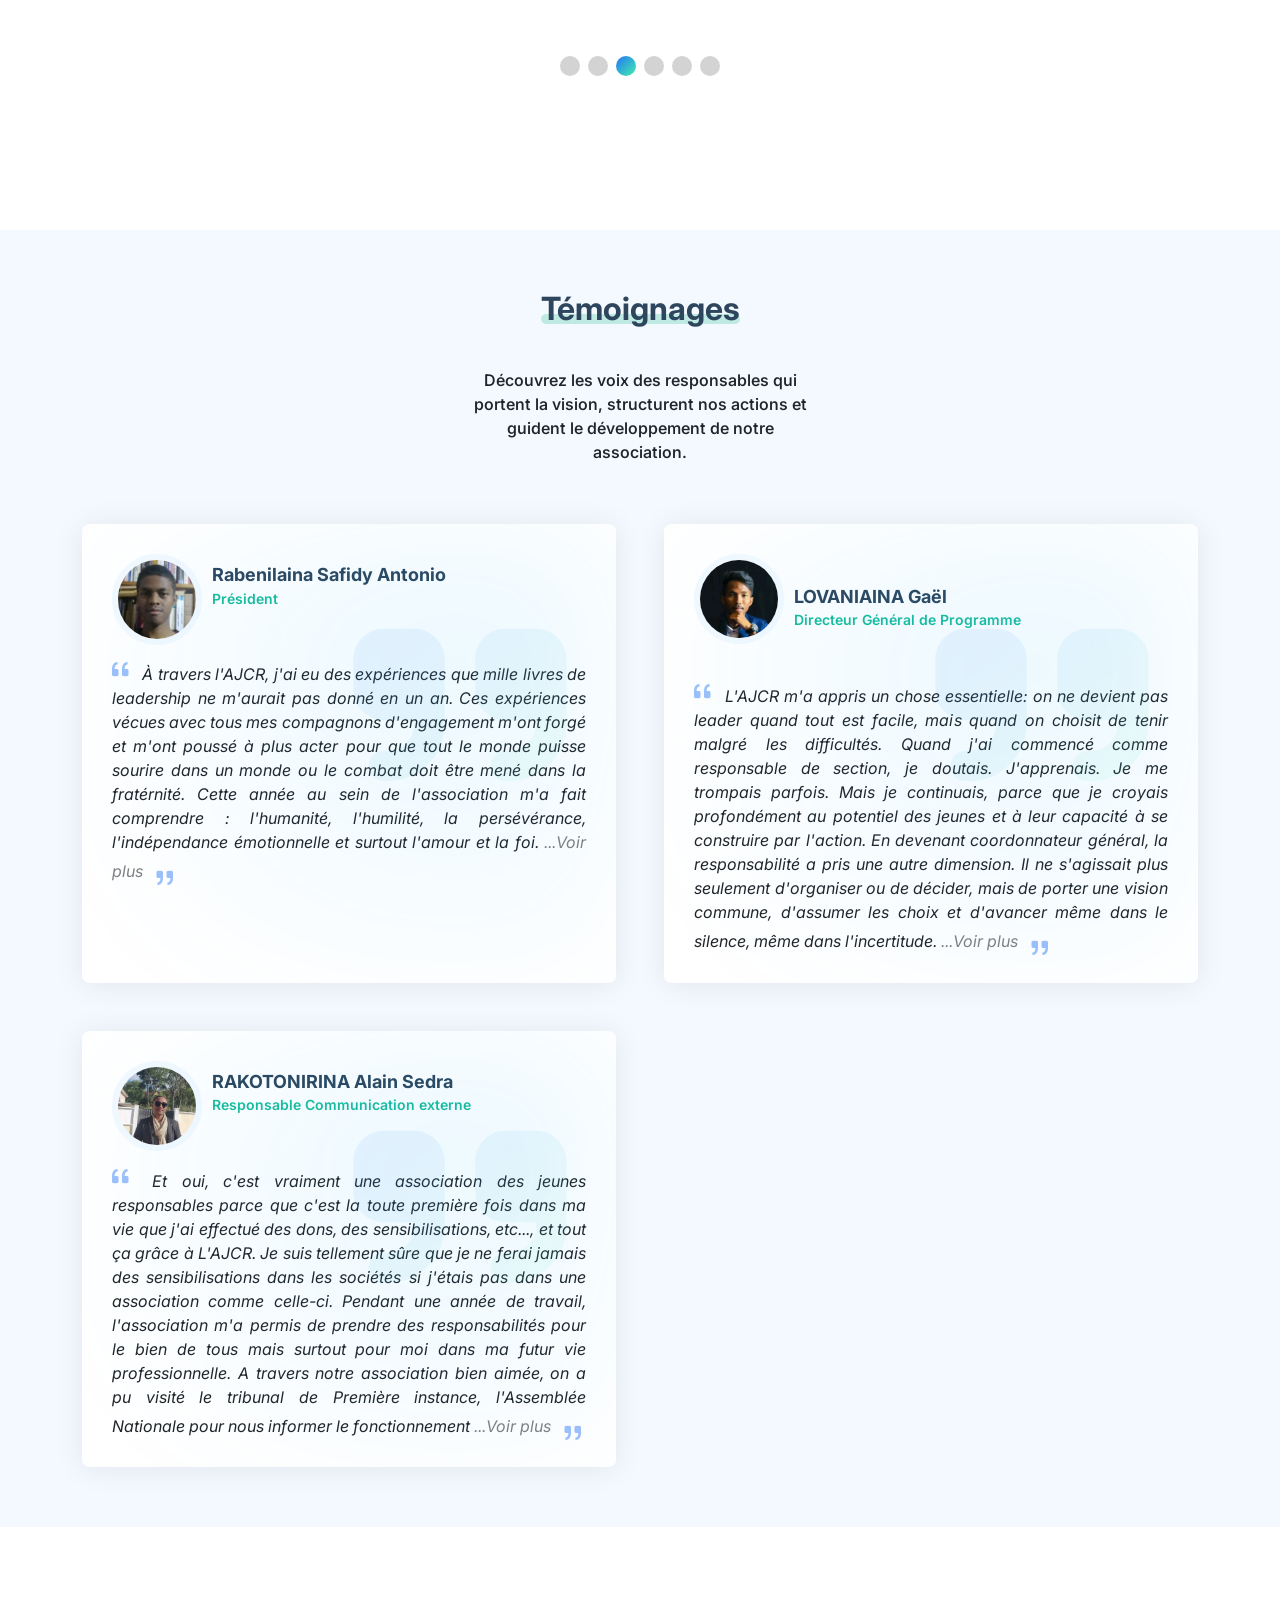
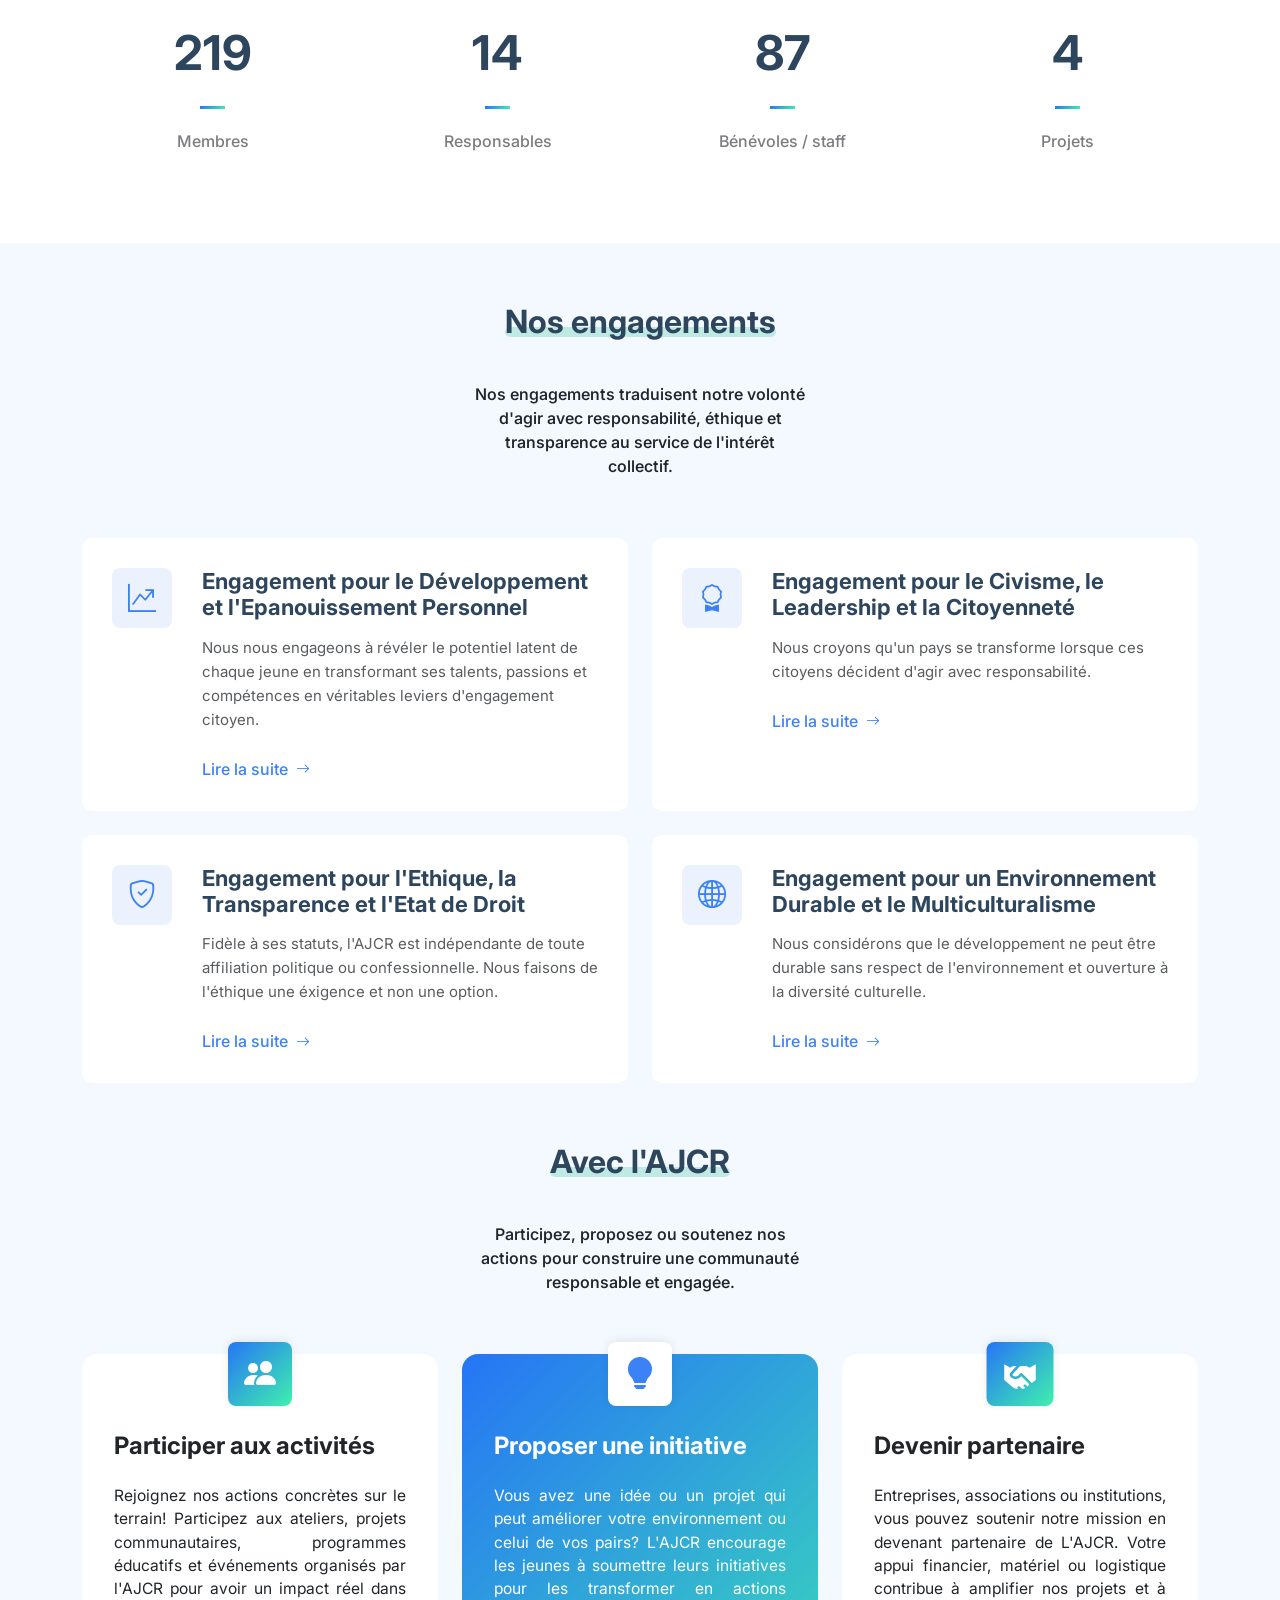
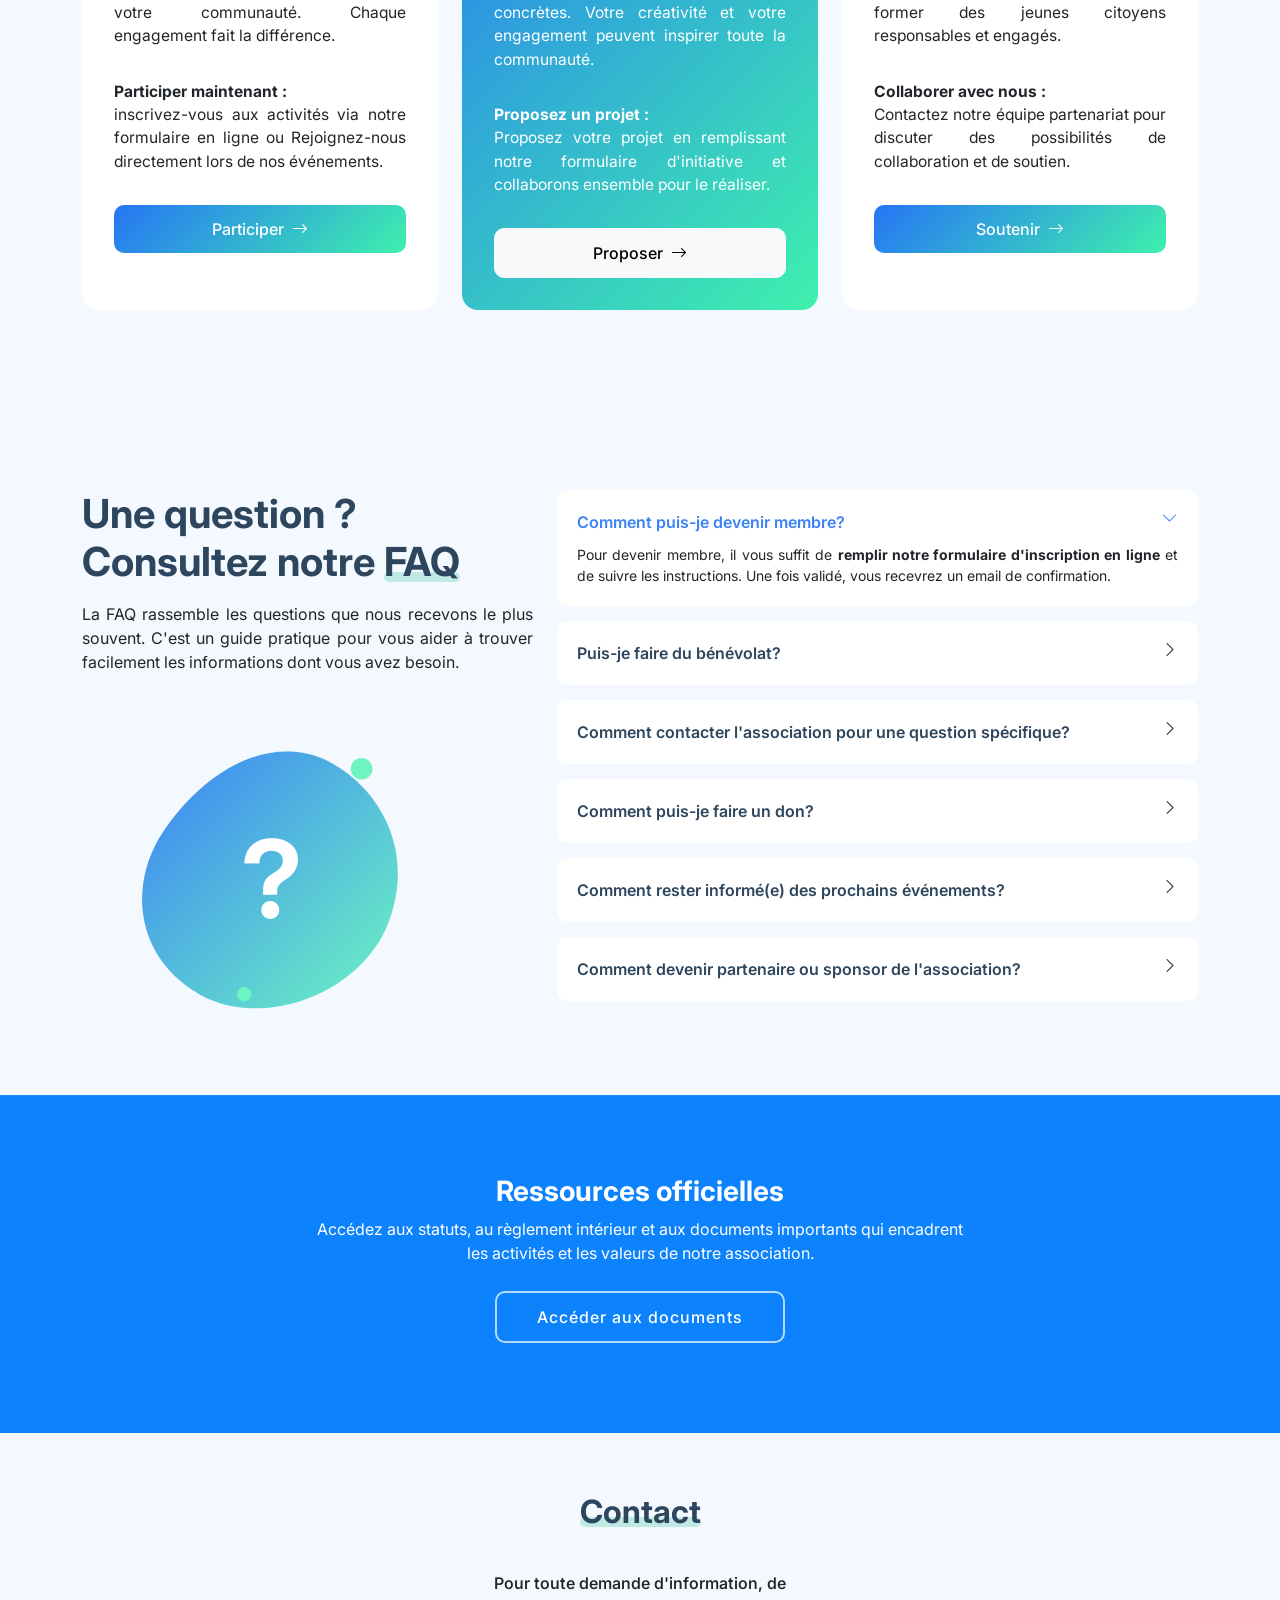
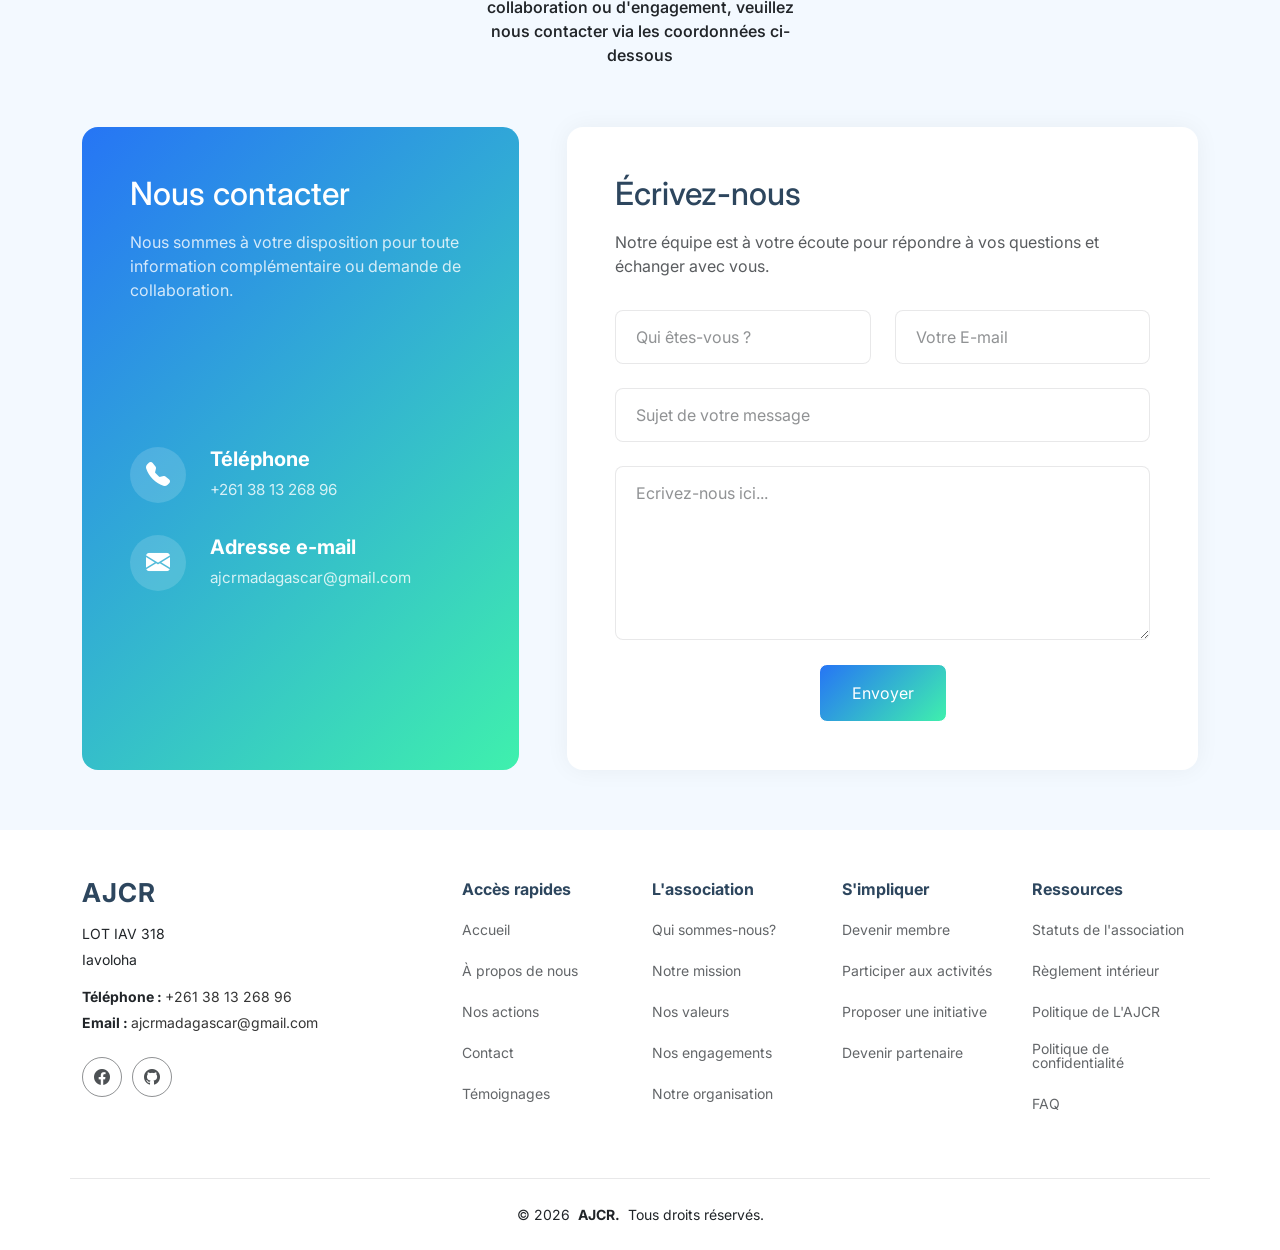
==== commit 9c23a334: "maj9" ====
--- a/index.html
+++ b/index.html
@@ -1108,9 +1108,10 @@
                 <h3>Comment contacter l'association pour une question spécifique?</h3>
                 <div class="faq-content">
                   <p>Vous pouvez nous contacter via notre <span class="span-déscription">formulaire de contact</span>
-                    sur la
-                    page <a href="#contact" class="span-déscription">"Écrivez-nous"</a> ou par email à <span
-                      class="span-déscription">"ajcrmadagascar@gmail.com"</span></p>
+                    sur la page <a href="#contact" class="span-déscription">"Écrivez-nous"</a> ou par email à
+                    <span class="span-déscription"><a
+                        href="mailto:ajcrmadagascar@gmail.com">"ajcrmadagascar@gmail.com"</a></span>
+                  </p>
                 </div>
                 <i class="faq-toggle bi bi-chevron-right"></i>
               </div>
@@ -1120,10 +1121,11 @@
                 <h3>Comment puis-je faire un don?</h3>
                 <div class="faq-content">
                   <p>Vous pouvez soutenir L'AJCR en faisant un don financier ou matériel pour cela :
-                    contactez directement le siège de l'association au <span class="span-déscription">038 13 268
-                      96</span> ou via l'adresse
-                    e-mail officielle <span class="span-déscription">"ajcrmadagascar@gmail.com".</span>
-                    1-Indiquez le type de don que vous souhaitez faire (financier, matériel ou autre ) et vos
+                    contactez directement le siège de l'association au <span class="span-déscription">
+                      <a href="tel:+261381326896">+261 38 13 268 96</a></span> ou via l'adresse
+                    e-mail officielle <span class="span-déscription">
+                      <a href="mailto:ajcrmadagascar@gmail.com">"ajcrmadagascar@gmail.com".</a></span>
+                    1-Indiquez le type de don que vous souhaitez faire (financier, matériel ou autre) et vos
                     coordonnées.
                     2-Le Bureau Exécutif vous guidera sur les modalités de transfert ou de remise du don.
                     tous les dons sont utilisés exclusivement pour soutenir les projets et activités de l'AJCR
@@ -1221,22 +1223,26 @@
               <!-- partie téléphone -->
               <div class="info-item" data-aos="fade-up" data-aos-delay="400">
                 <div class="icon-box">
-                  <i class="bi bi-telephone-fill"></i>
+                  <a href="tel:+261381326896">
+                    <i class="bi bi-telephone-fill"></i>
+                  </a>
                 </div>
                 <div class="content">
                   <h4>Téléphone</h4>
-                  <p>+261 38 13 268 96</p>
+                  <p><a href="tel:+261381326896">+261 38 13 268 96</a></p>
                 </div>
               </div>
               <!-- fin de la partie téléphone -->
               <!-- partie adresse e-mail-->
               <div class="info-item" data-aos="fade-up" data-aos-delay="500">
                 <div class="icon-box">
-                  <i class="bi bi-envelope-fill"></i>
+                  <a href="mailto:ajcrmadagascar@gmail.com">
+                    <i class="bi bi-envelope-fill"></i>
+                  </a>
                 </div>
                 <div class="content">
                   <h4>Adresse e-mail</h4>
-                  <p>ajcrmadagascar@gmail.com</p>
+                  <p><a href="mailto:ajcrmadagascar@gmail.com">ajcrmadagascar@gmail.com</a></p>
                 </div>
                 <!-- fin de la partie adresse e-mail -->
               </div>
@@ -1301,8 +1307,10 @@
           <div class="footer-contact pt-3">
             <p>LOT IAV 318</p>
             <p>Iavoloha</p>
-            <p class="mt-3"><strong>Phone : </strong><span>+261 38 13 268 96</span></p>
-            <p><strong>Email : </strong><span>ajcrmadagascar@gmail.com</span></p>
+            <p class="mt-3"><strong>Téléphone : </strong><span><a href="tel:+261381326896">+261 38 13 268 96</a></span>
+            </p>
+            <p><strong>Email : </strong><span><a
+                  href="mailto:ajcrmadagascar@gmail.com">ajcrmadagascar@gmail.com</a></span></p>
           </div>
           <div class="social-links mt-4">
             <a href="https://www.facebook.com/AJCRMADAGASCAR"><i class="bi bi-facebook"></i></a>
--- a/assets/css/main.css
+++ b/assets/css/main.css
@@ -574,6 +574,10 @@
   margin-bottom: 5px;
 }
 
+.footer .footer-contact a {
+  color: rgba(0, 0, 0, 0.792);
+}
+
 .footer .copyright {
   text-align: center;
   padding: 25px 0;
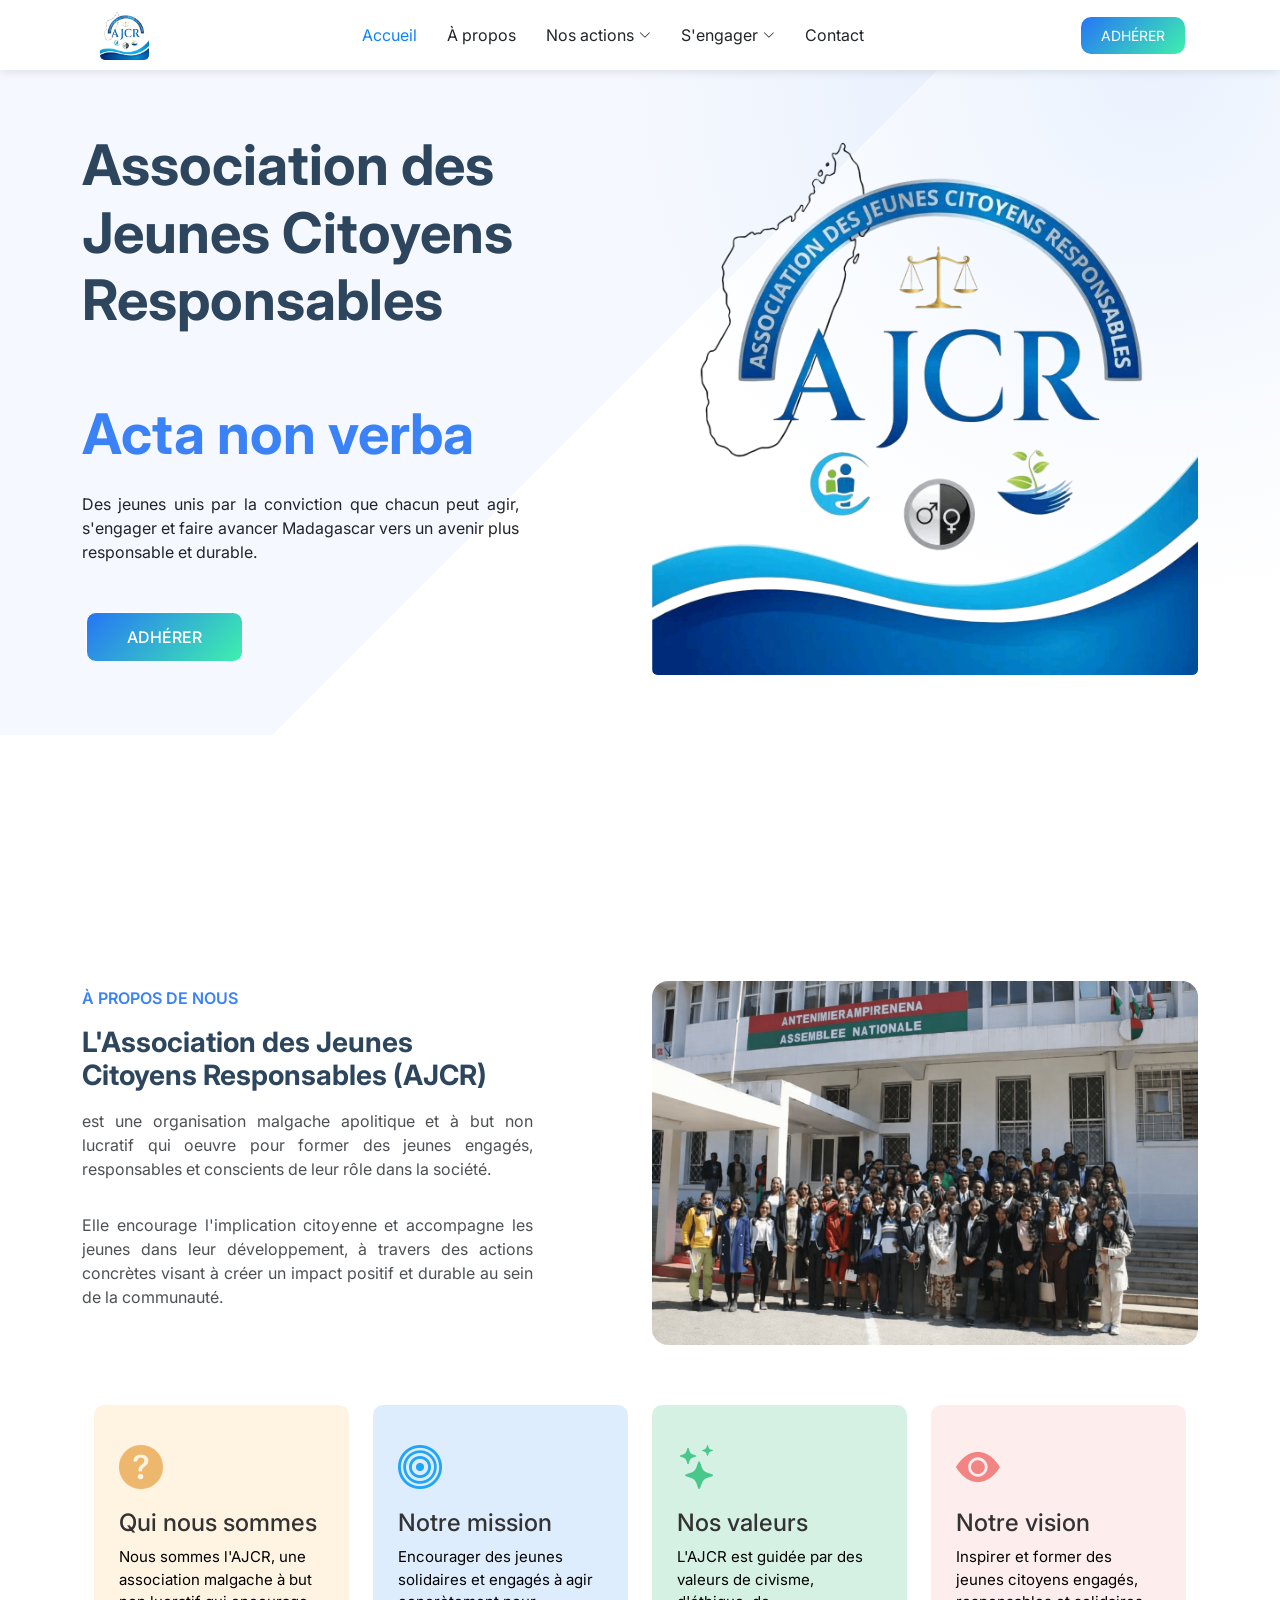
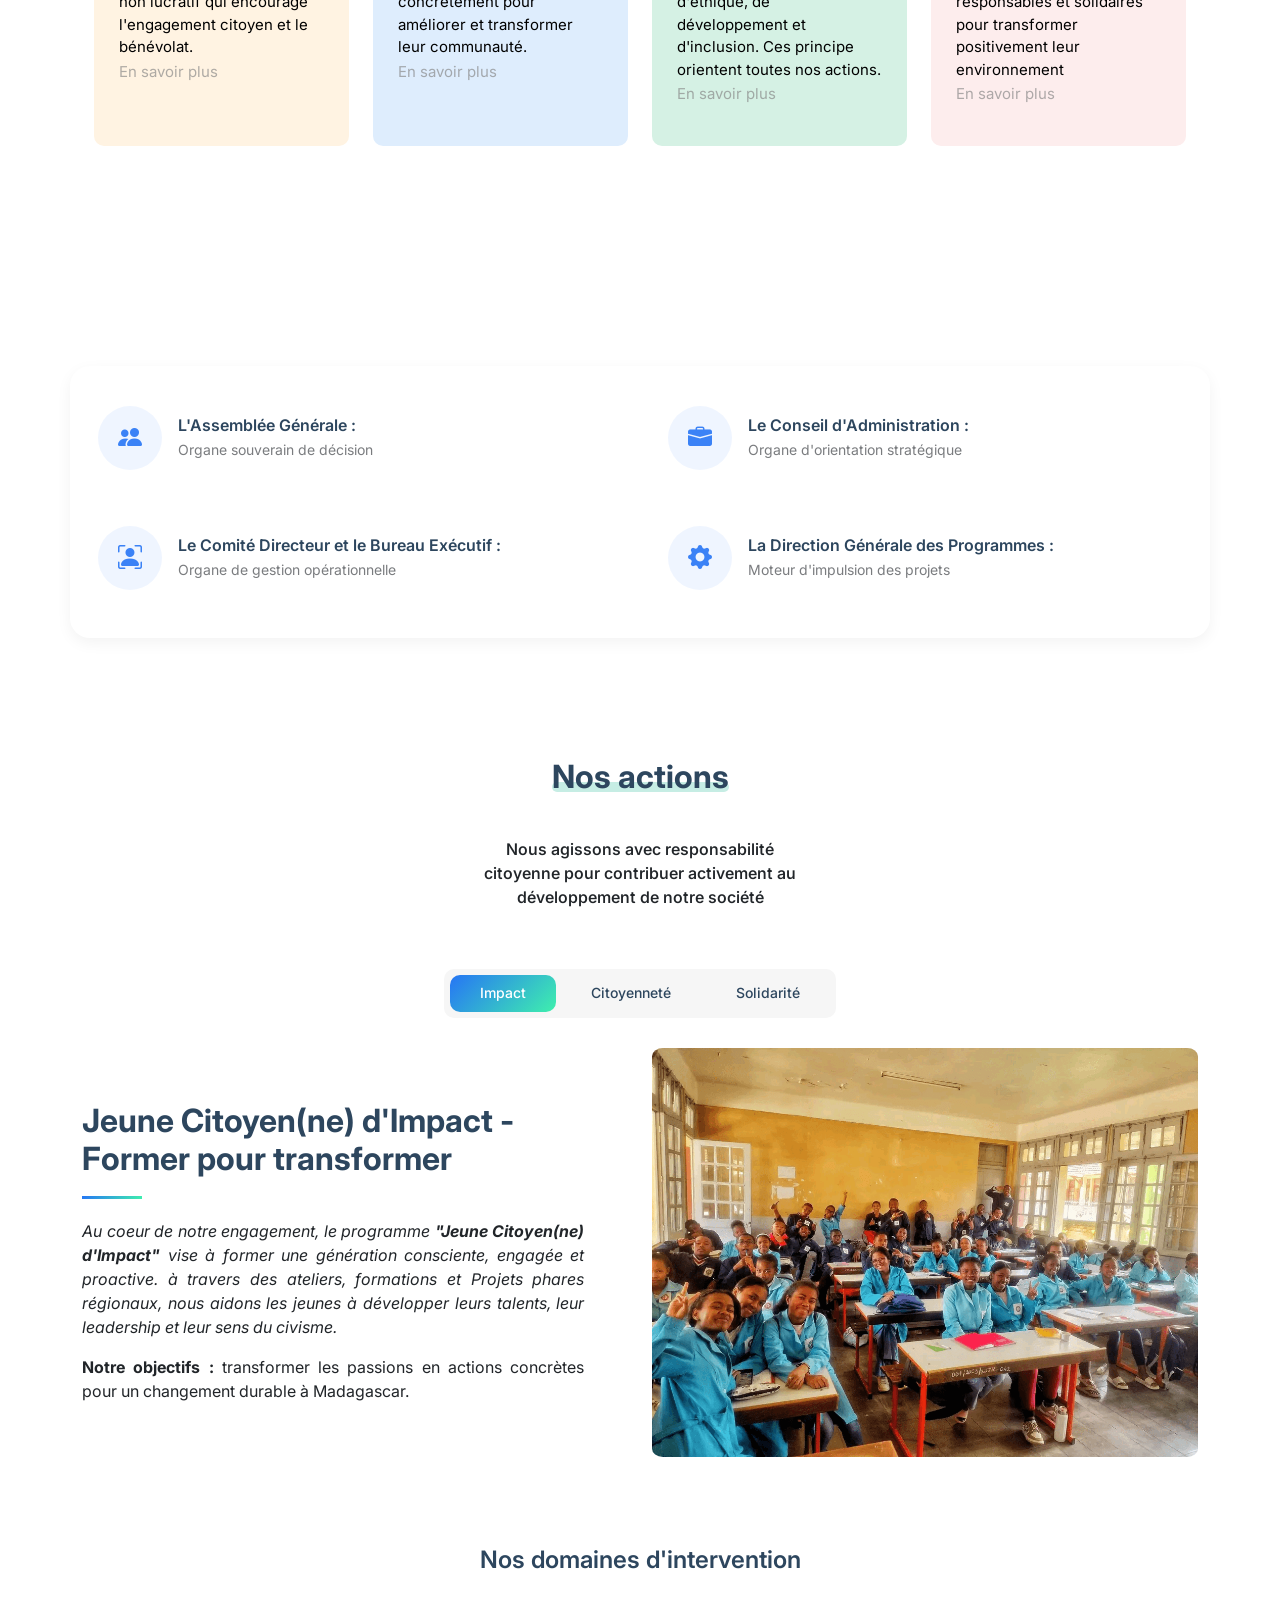
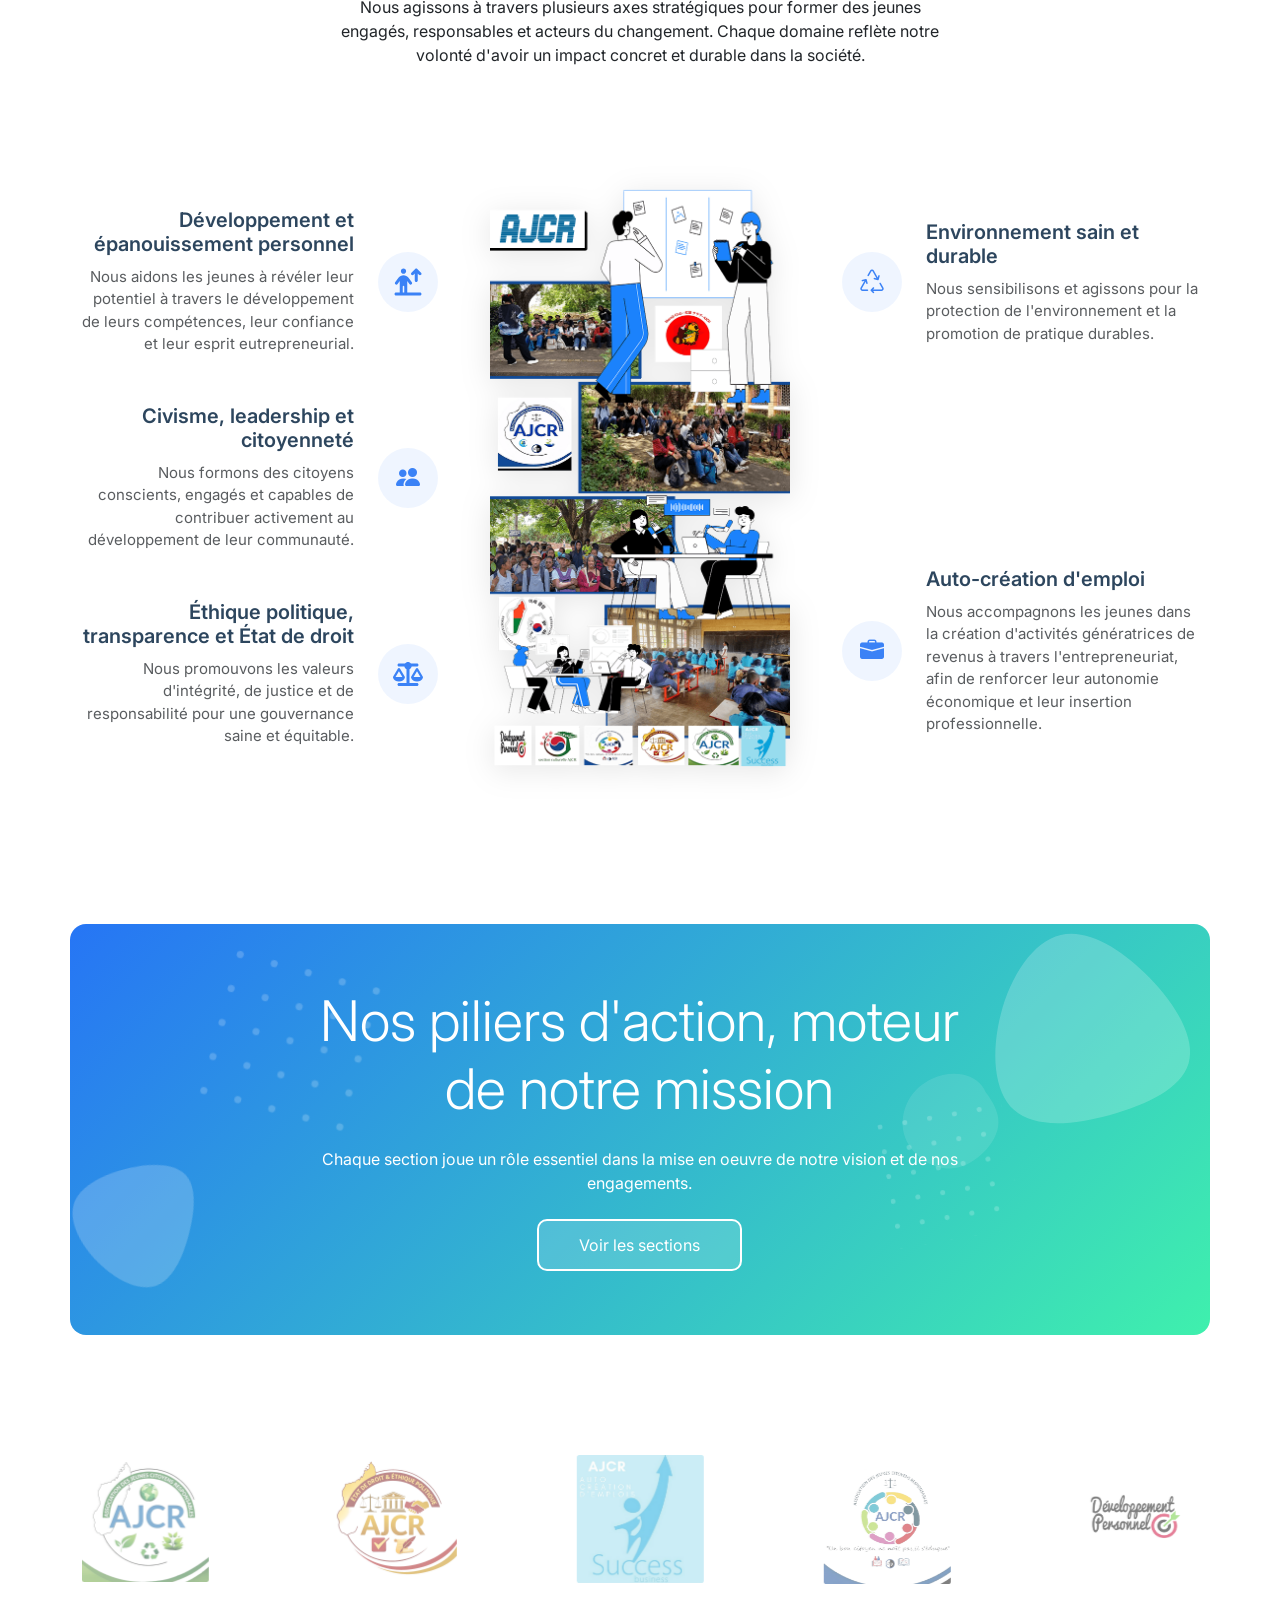
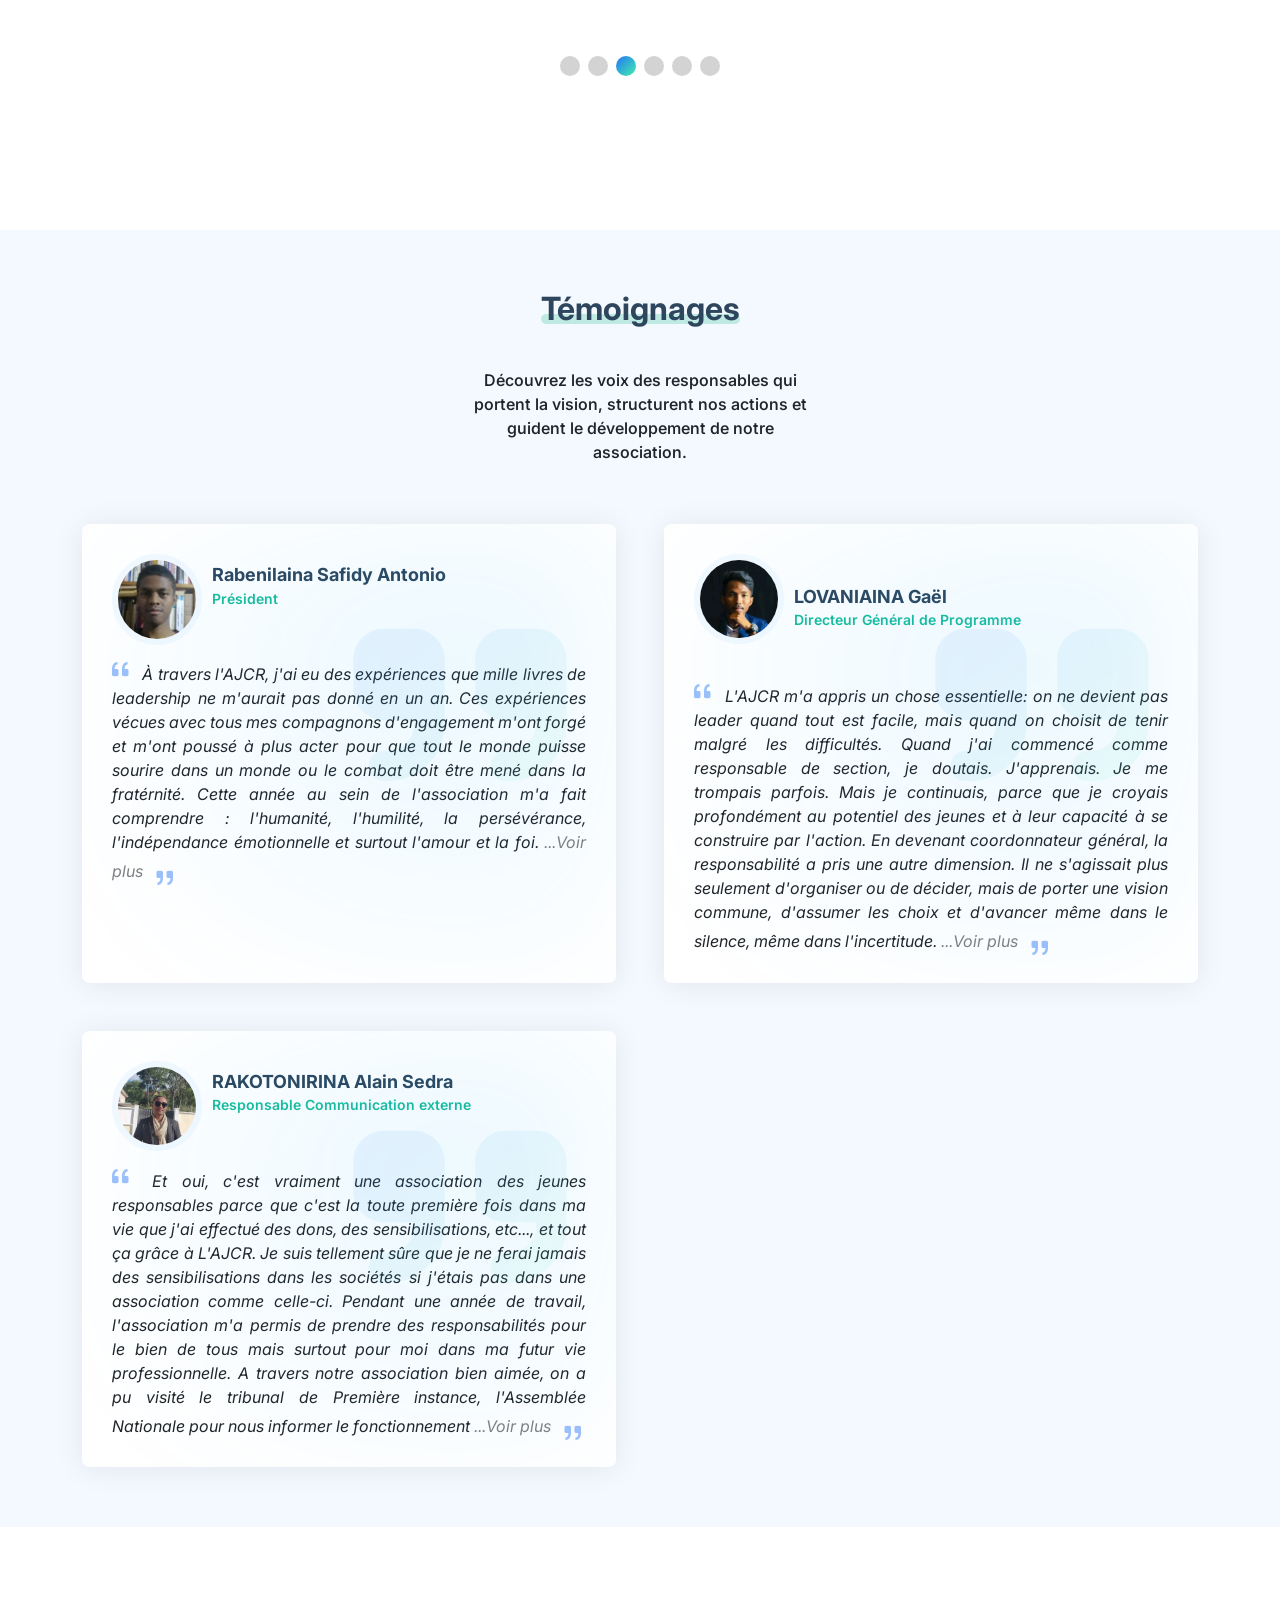
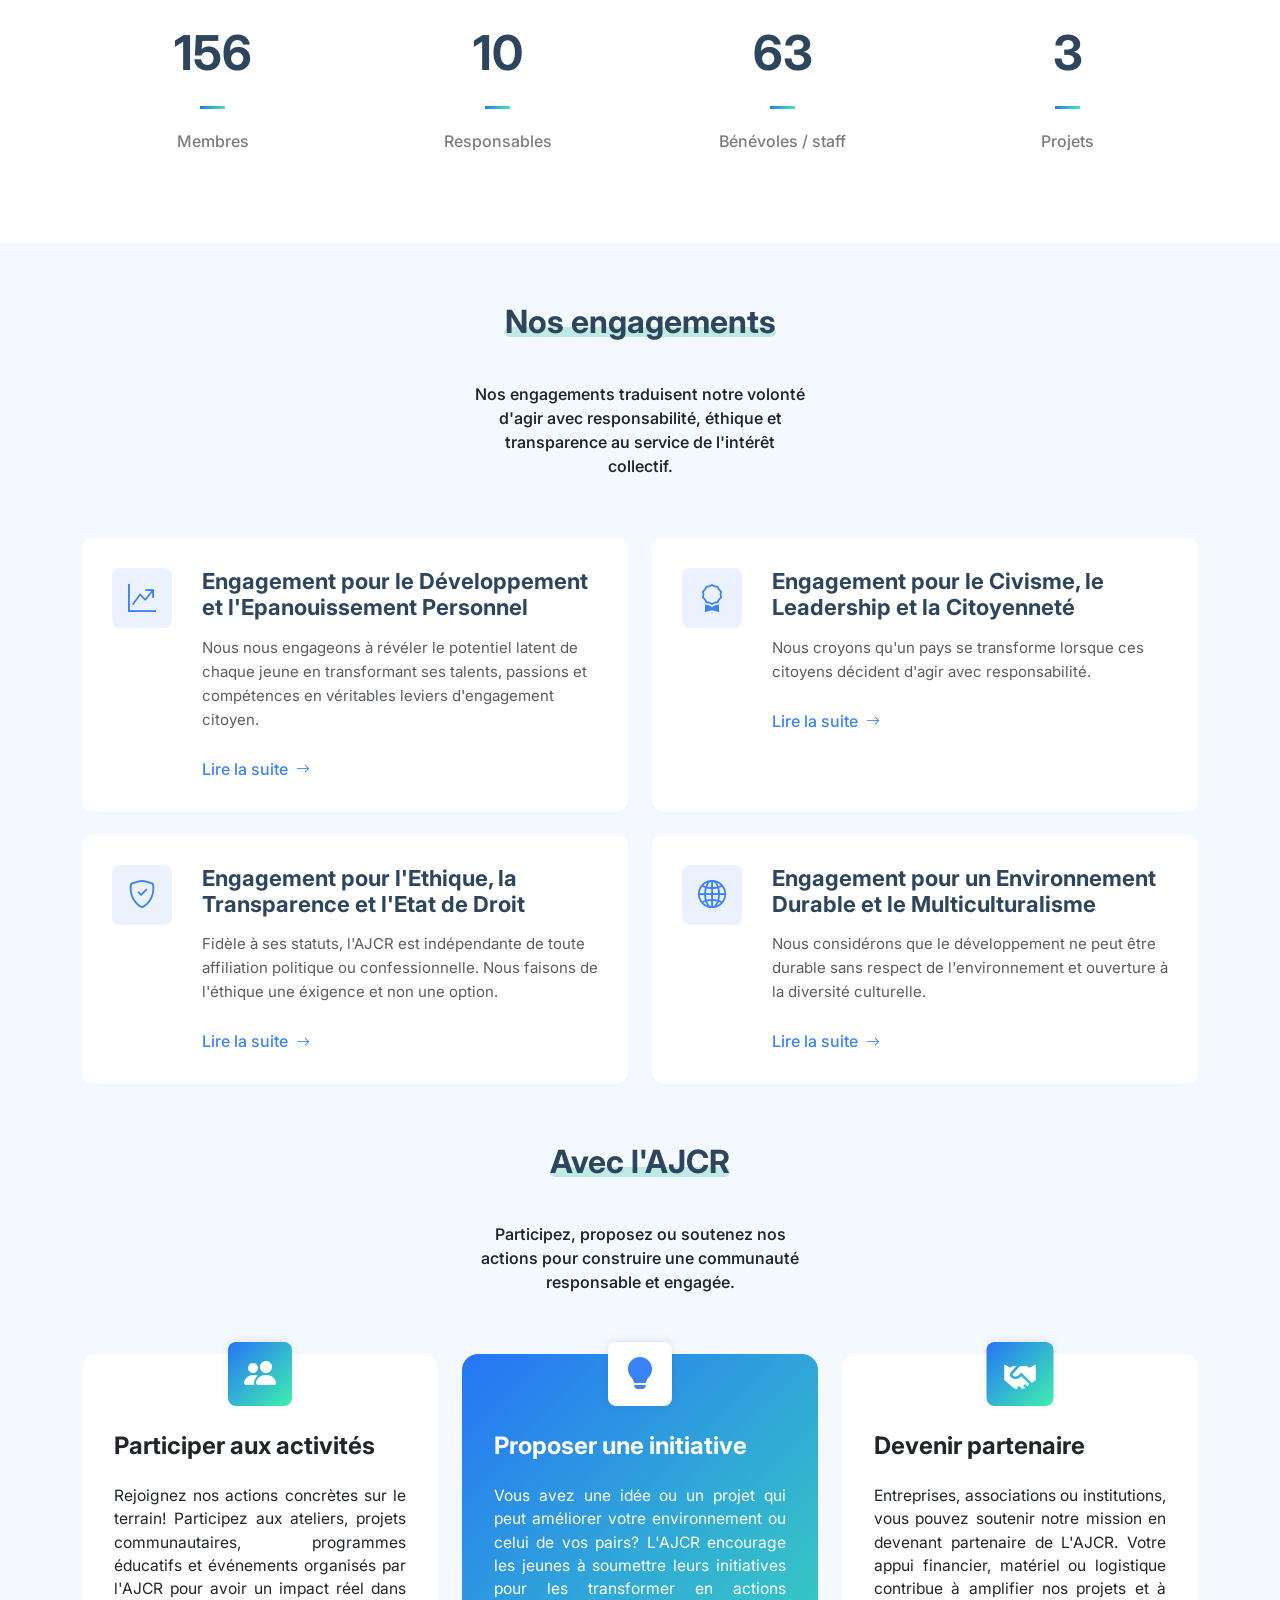
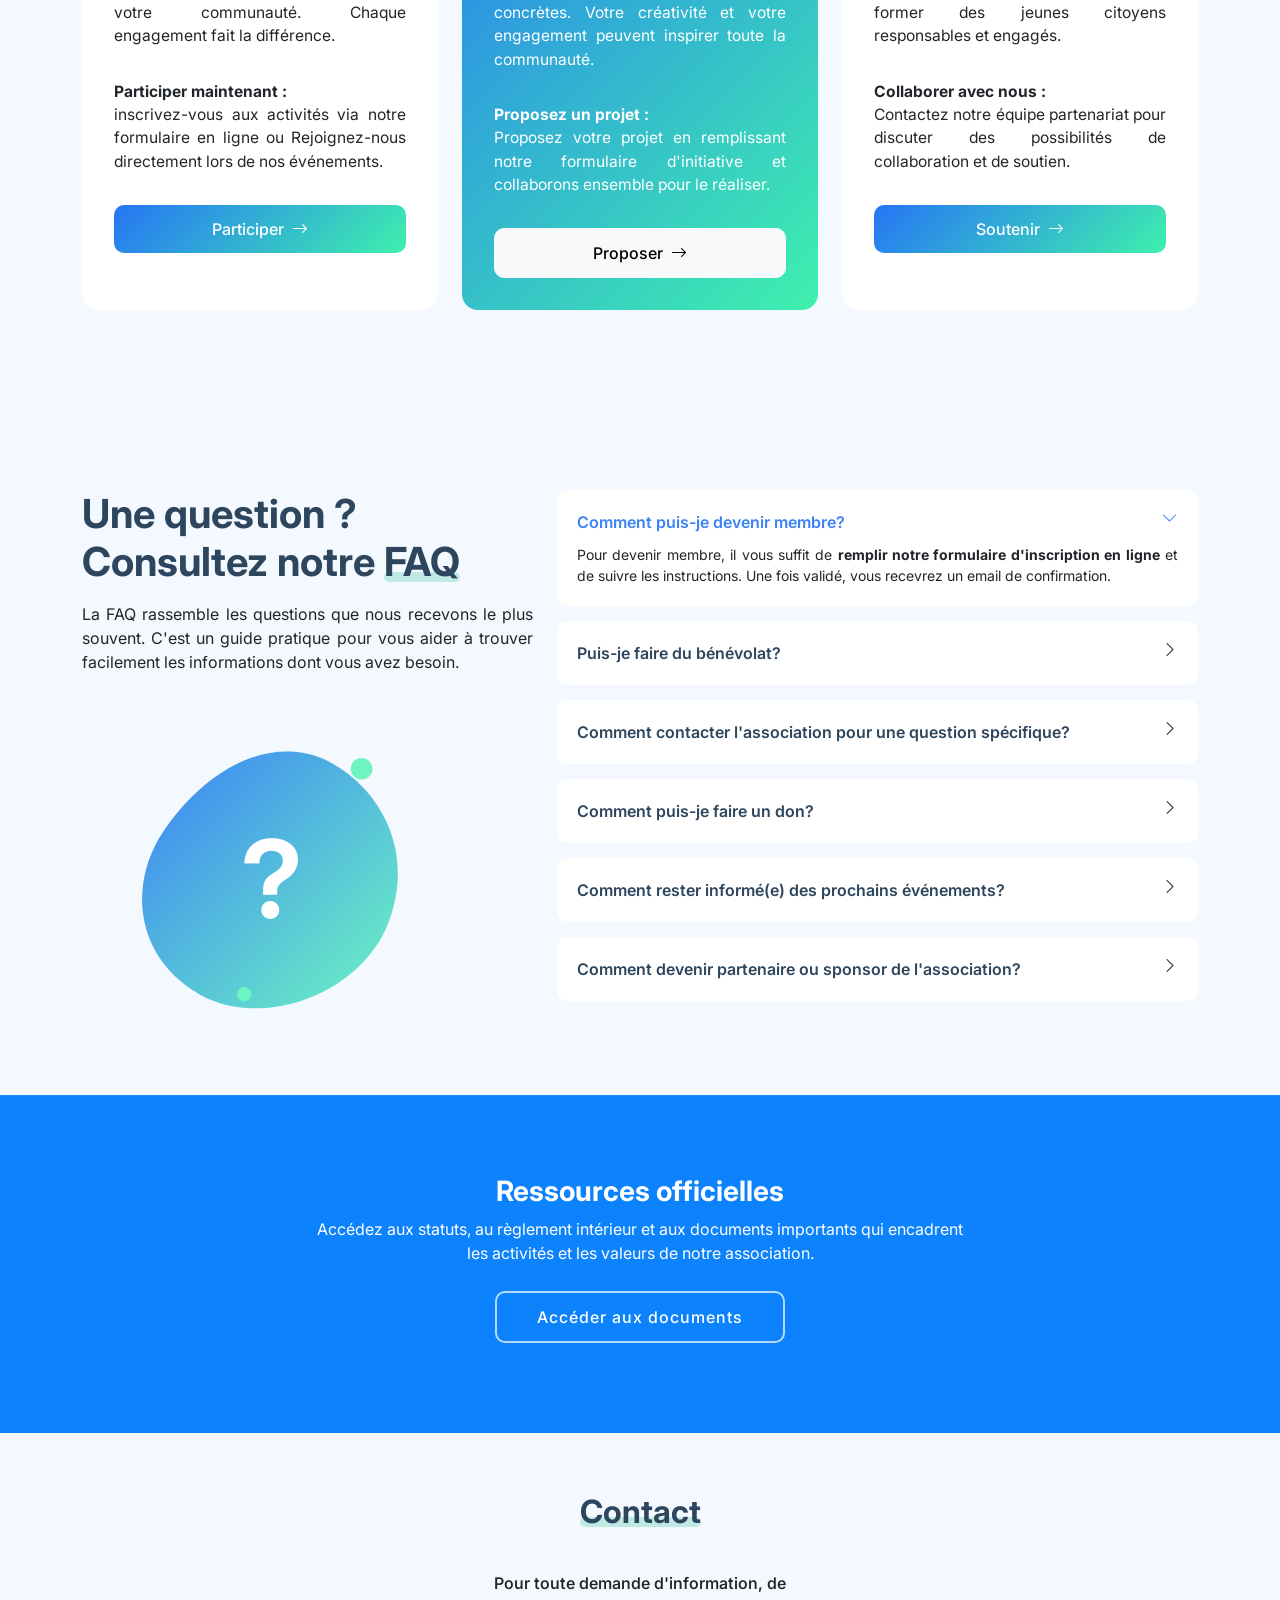
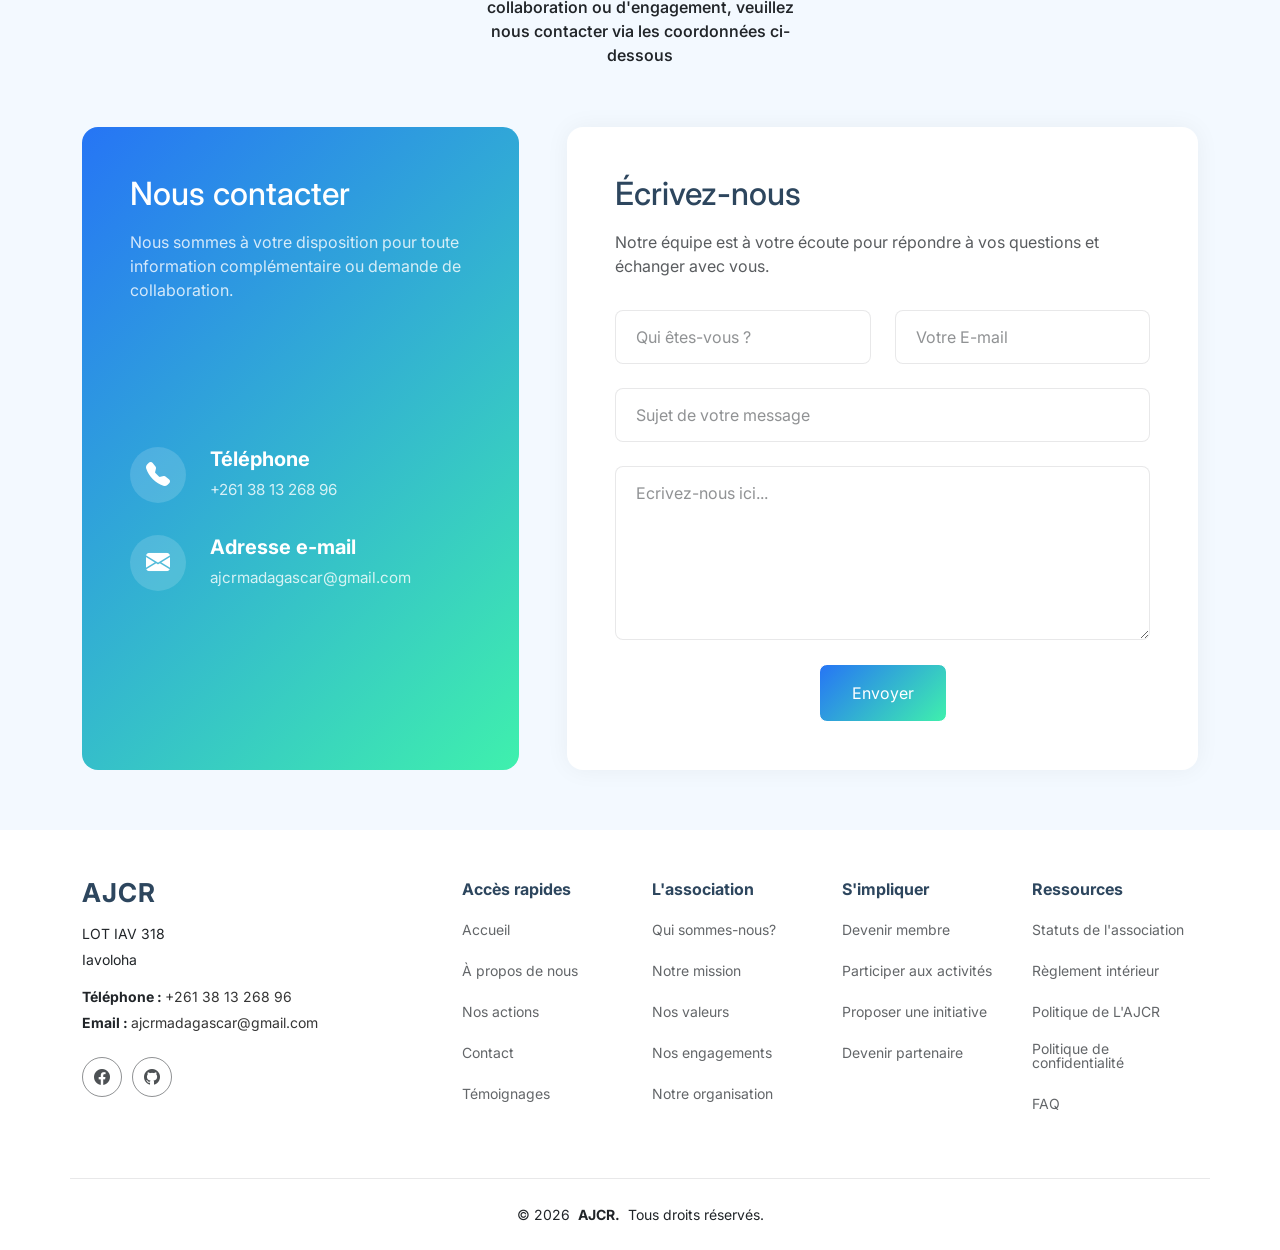
==== commit c551a684: "maj" ====
--- a/index.html
+++ b/index.html
@@ -4,7 +4,7 @@
 <head>
   <meta charset="utf-8">
   <meta content="width=device-width, initial-scale=1.0" name="viewport">
-  <title>Association des Jeunes citoyens Responsables</title>
+  <title>Association des Jeunes Citoyens Responsables</title>
   <meta name="description"
     content="AJCR est une association de jeunes citoyen responsables à Madagascar, engagée dans le leadership, le civisme et le développement personnel à travers des actions concrétes et impactantes.">
   <meta name="keywords"
@@ -114,14 +114,17 @@
       </div>
     </div>
     <!-- fin du modale -->
+
     <!-- icône loader -->
     <div id="loader">
       <img src="loading-icon.png" alt="loading" class="loader-img">
     </div>
+
     <!-- notification dans aprés le loader -->
     <div id="notification" class="notif hidden"></div>
     <!-- fin de la notification -->
     <!-- fin de l'icône loader -->
+
     <!-- Section Accueil -->
     <section id="hero" class="hero section">
       <div class="container" data-aos="fade-up" data-aos-delay="100">
@@ -348,7 +351,7 @@
               <div class="col-lg-6 order-2 order-lg-1 mt-3 mt-lg-0 d-flex flex-column justify-content-center">
                 <h3>Jeune Citoyen(ne) d'Impact - Former pour transformer</h3>
                 <p class="fst-italic tab-pane-p">Au coeur de notre engagement, le programme <span
-                    class="span-déscription">" Jeune
+                    class="span-déscription">"Jeune
                     Citoyen(ne) d'Impact"</span> vise à former une génération consciente, engagée et proactive.
                   à travers des ateliers, formations et Projets phares régionaux, nous aidons les jeunes à développer
                   leurs talents, leur leadership et leur sens du civisme.
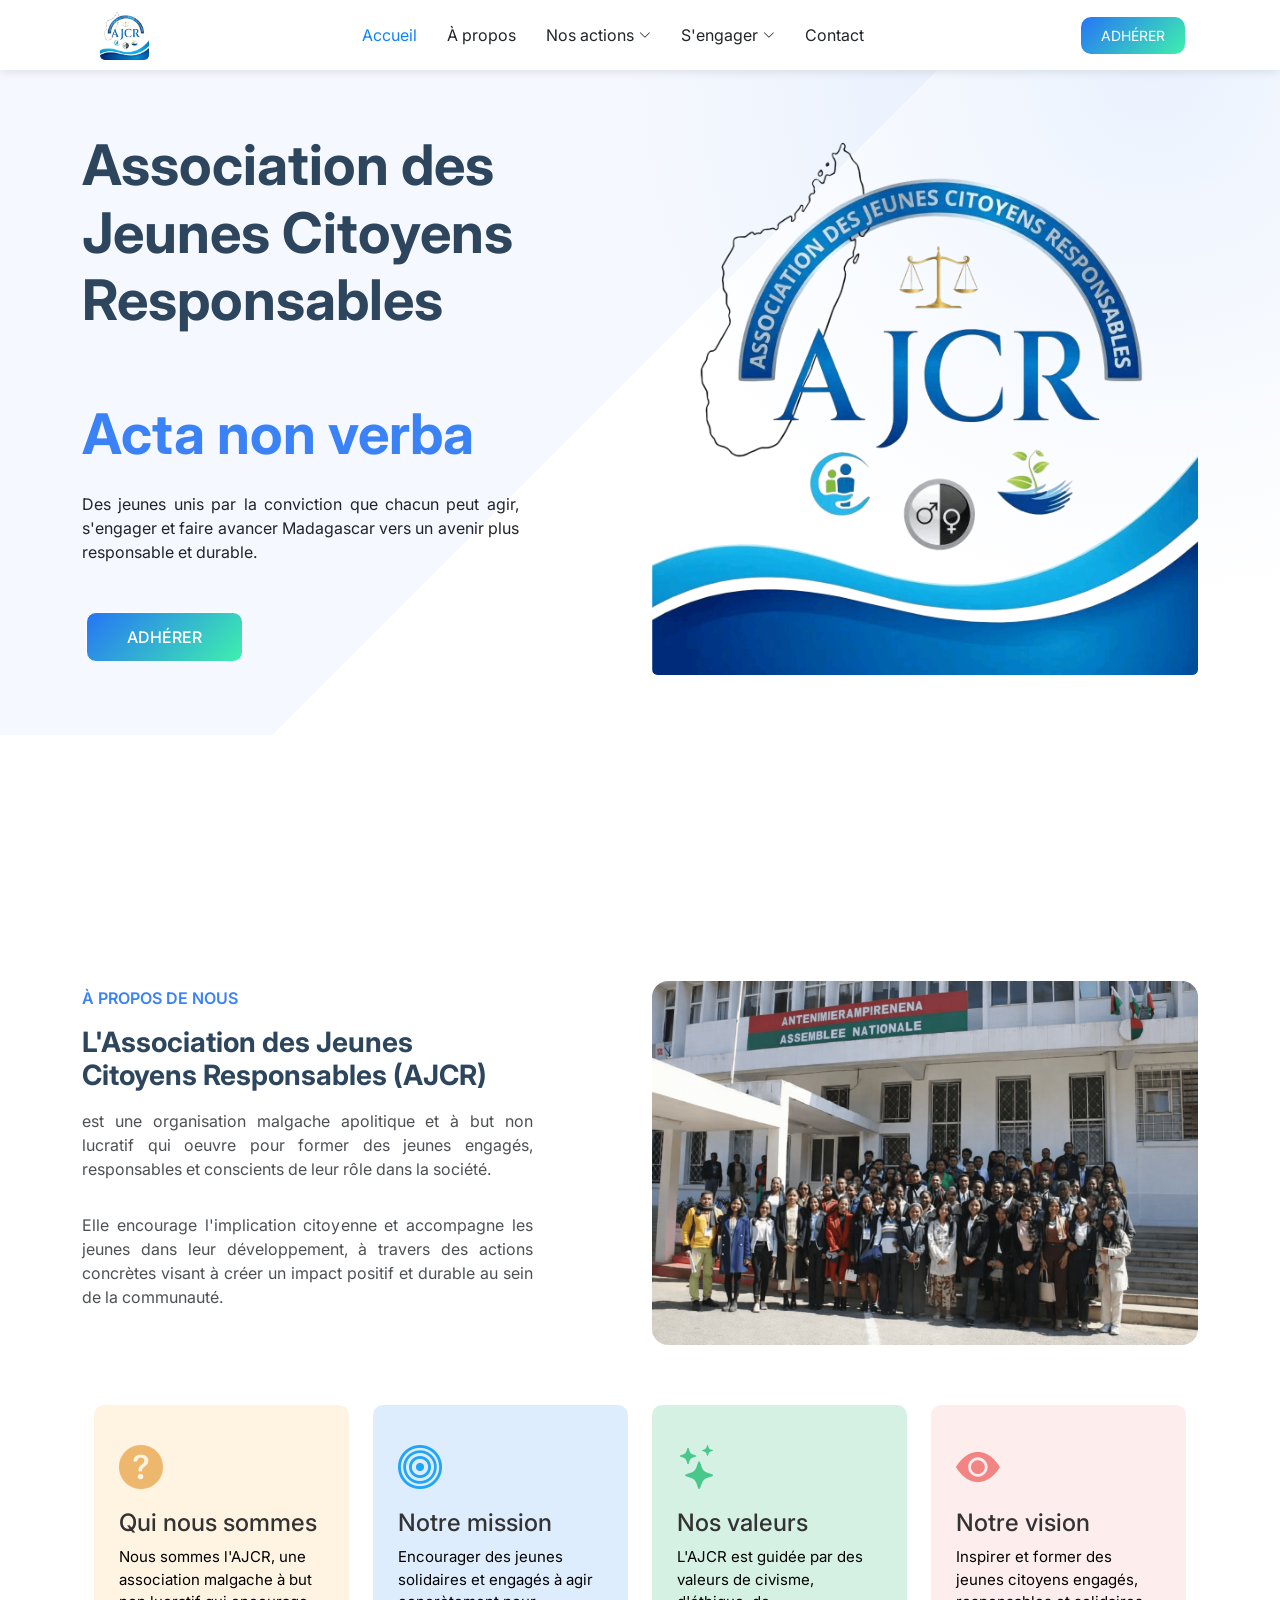
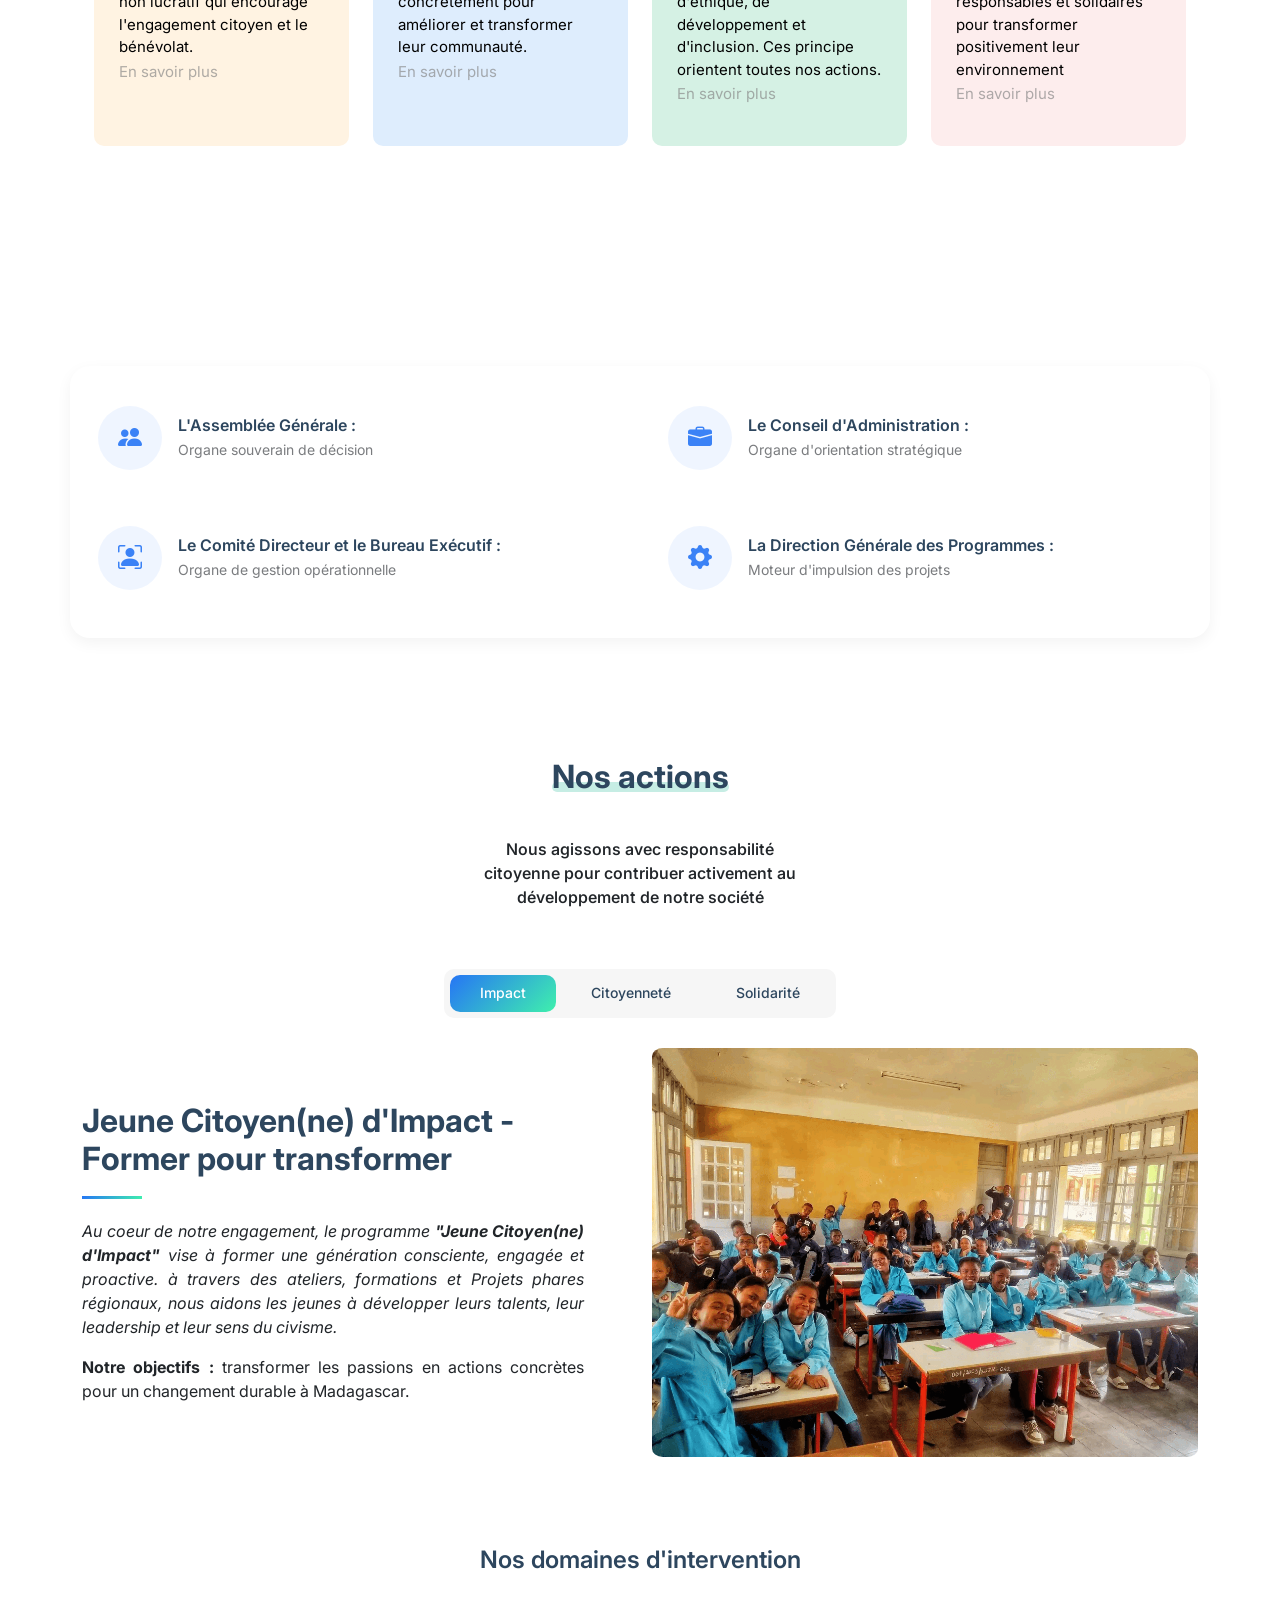
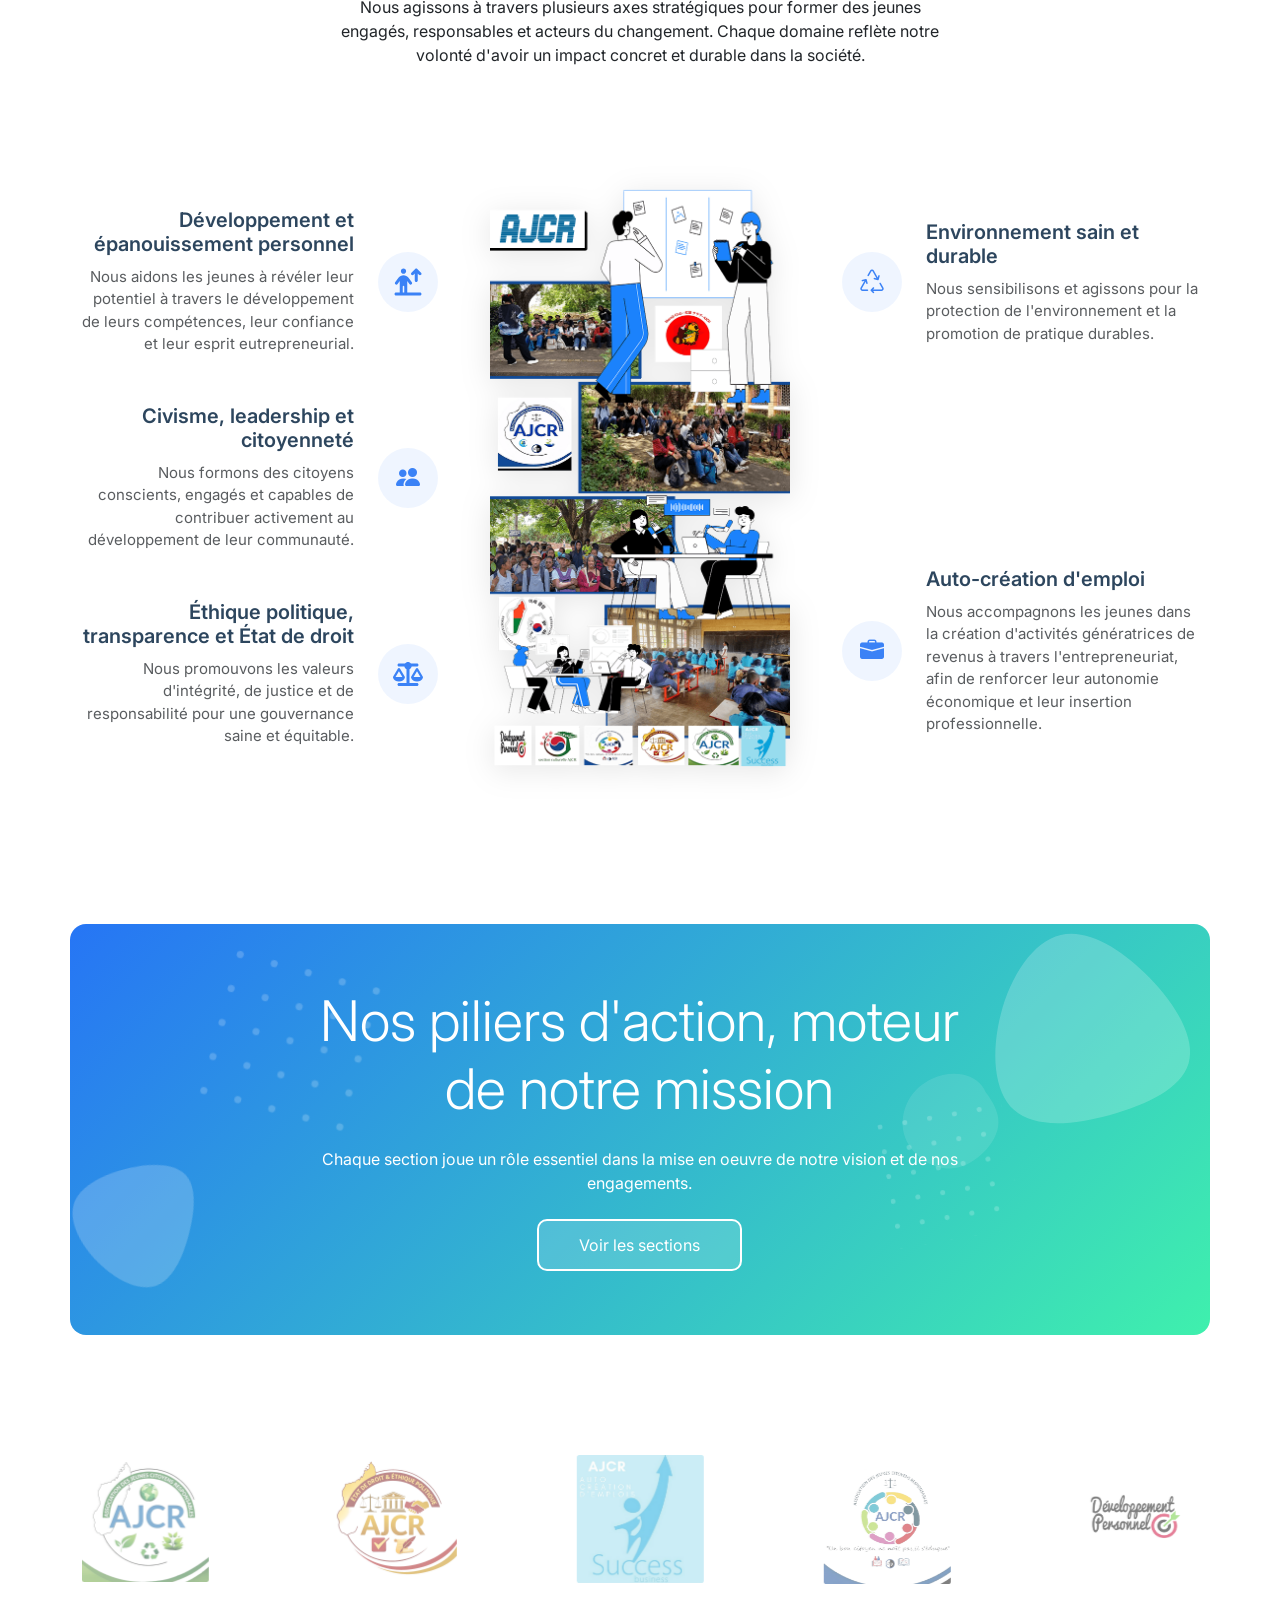
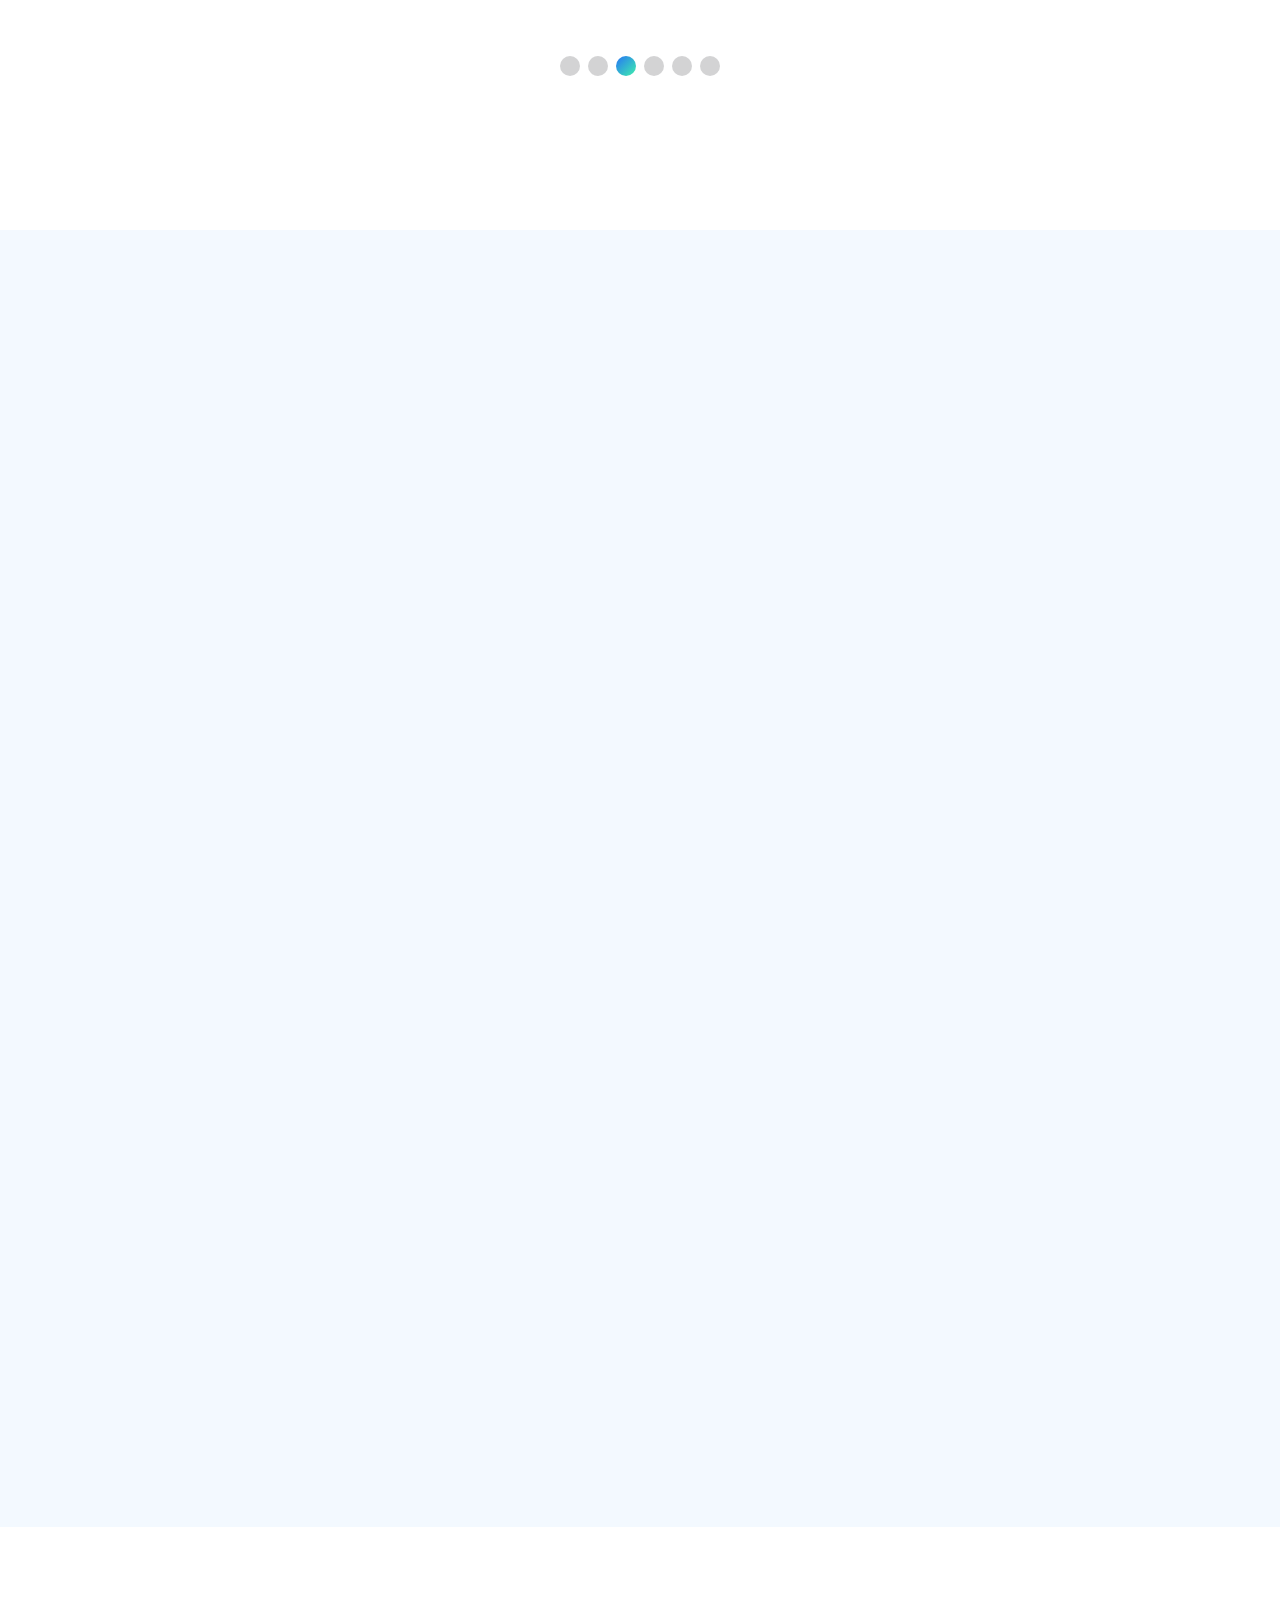
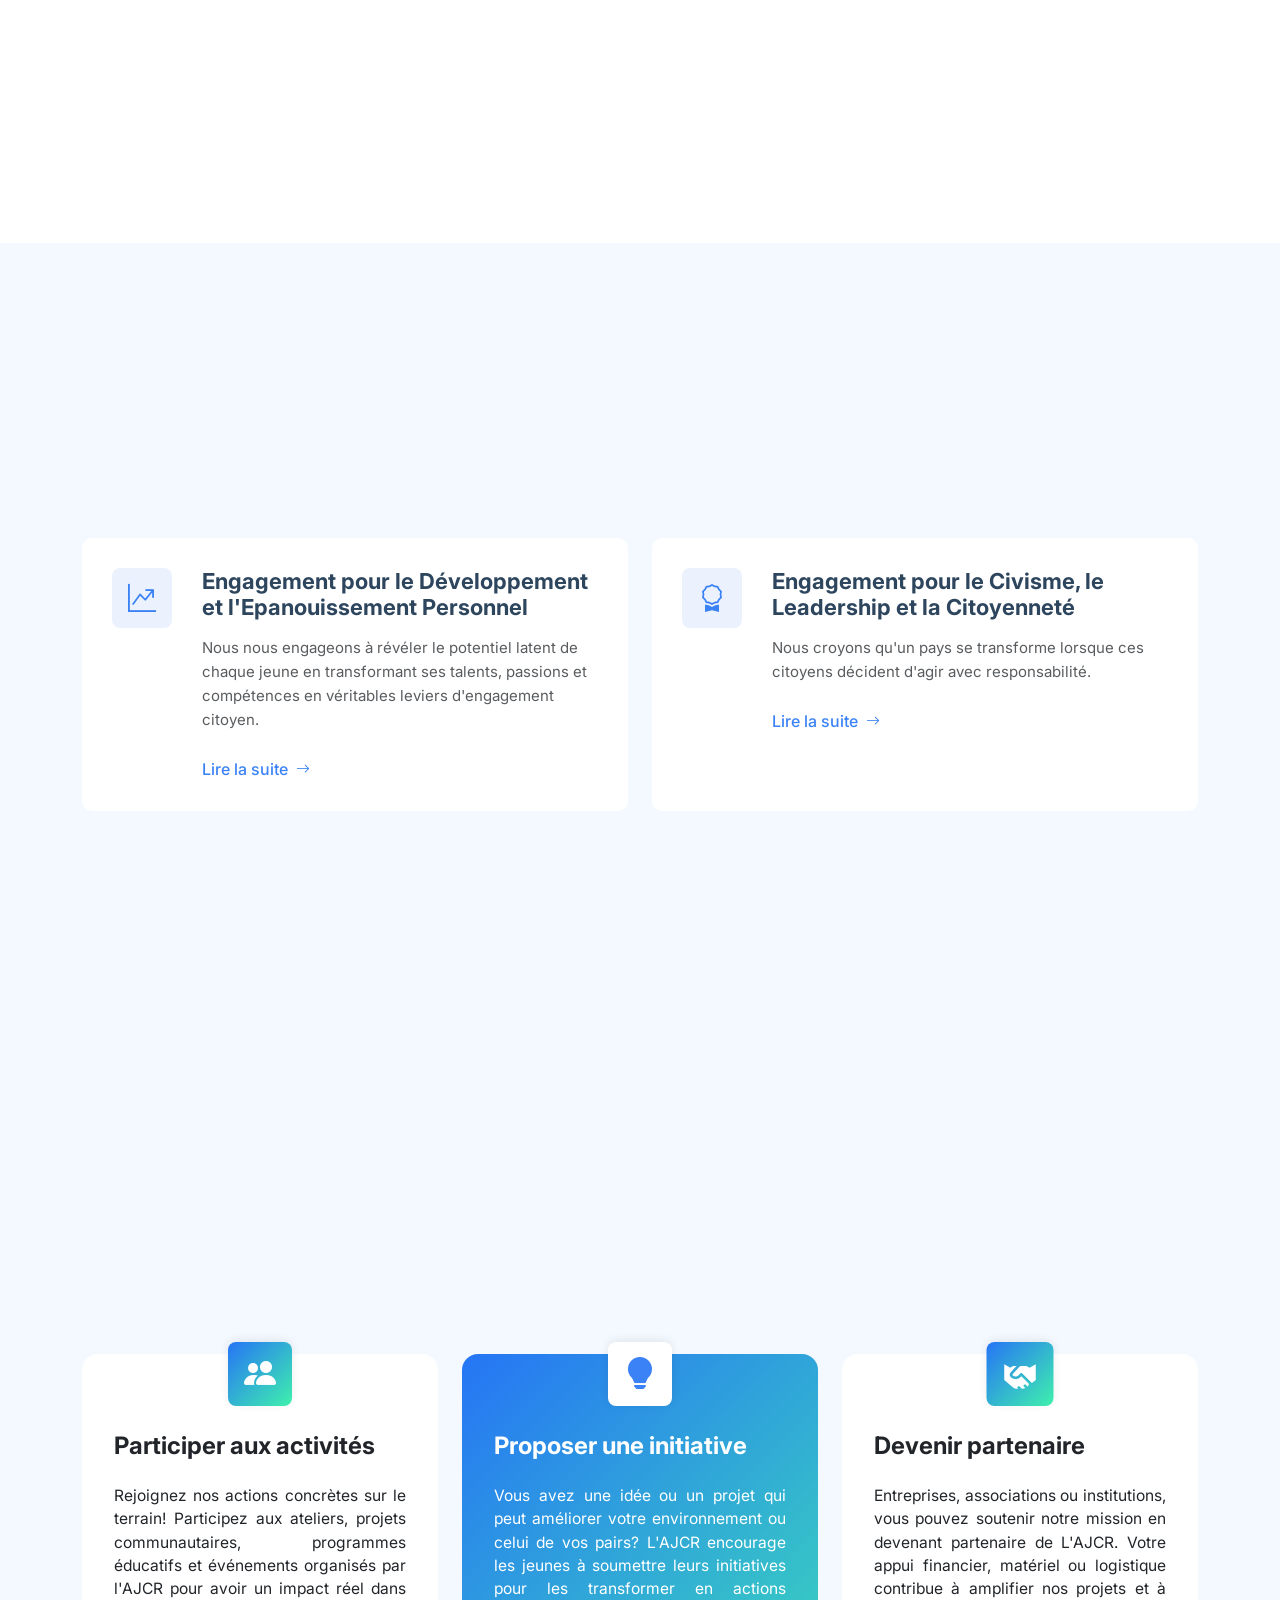
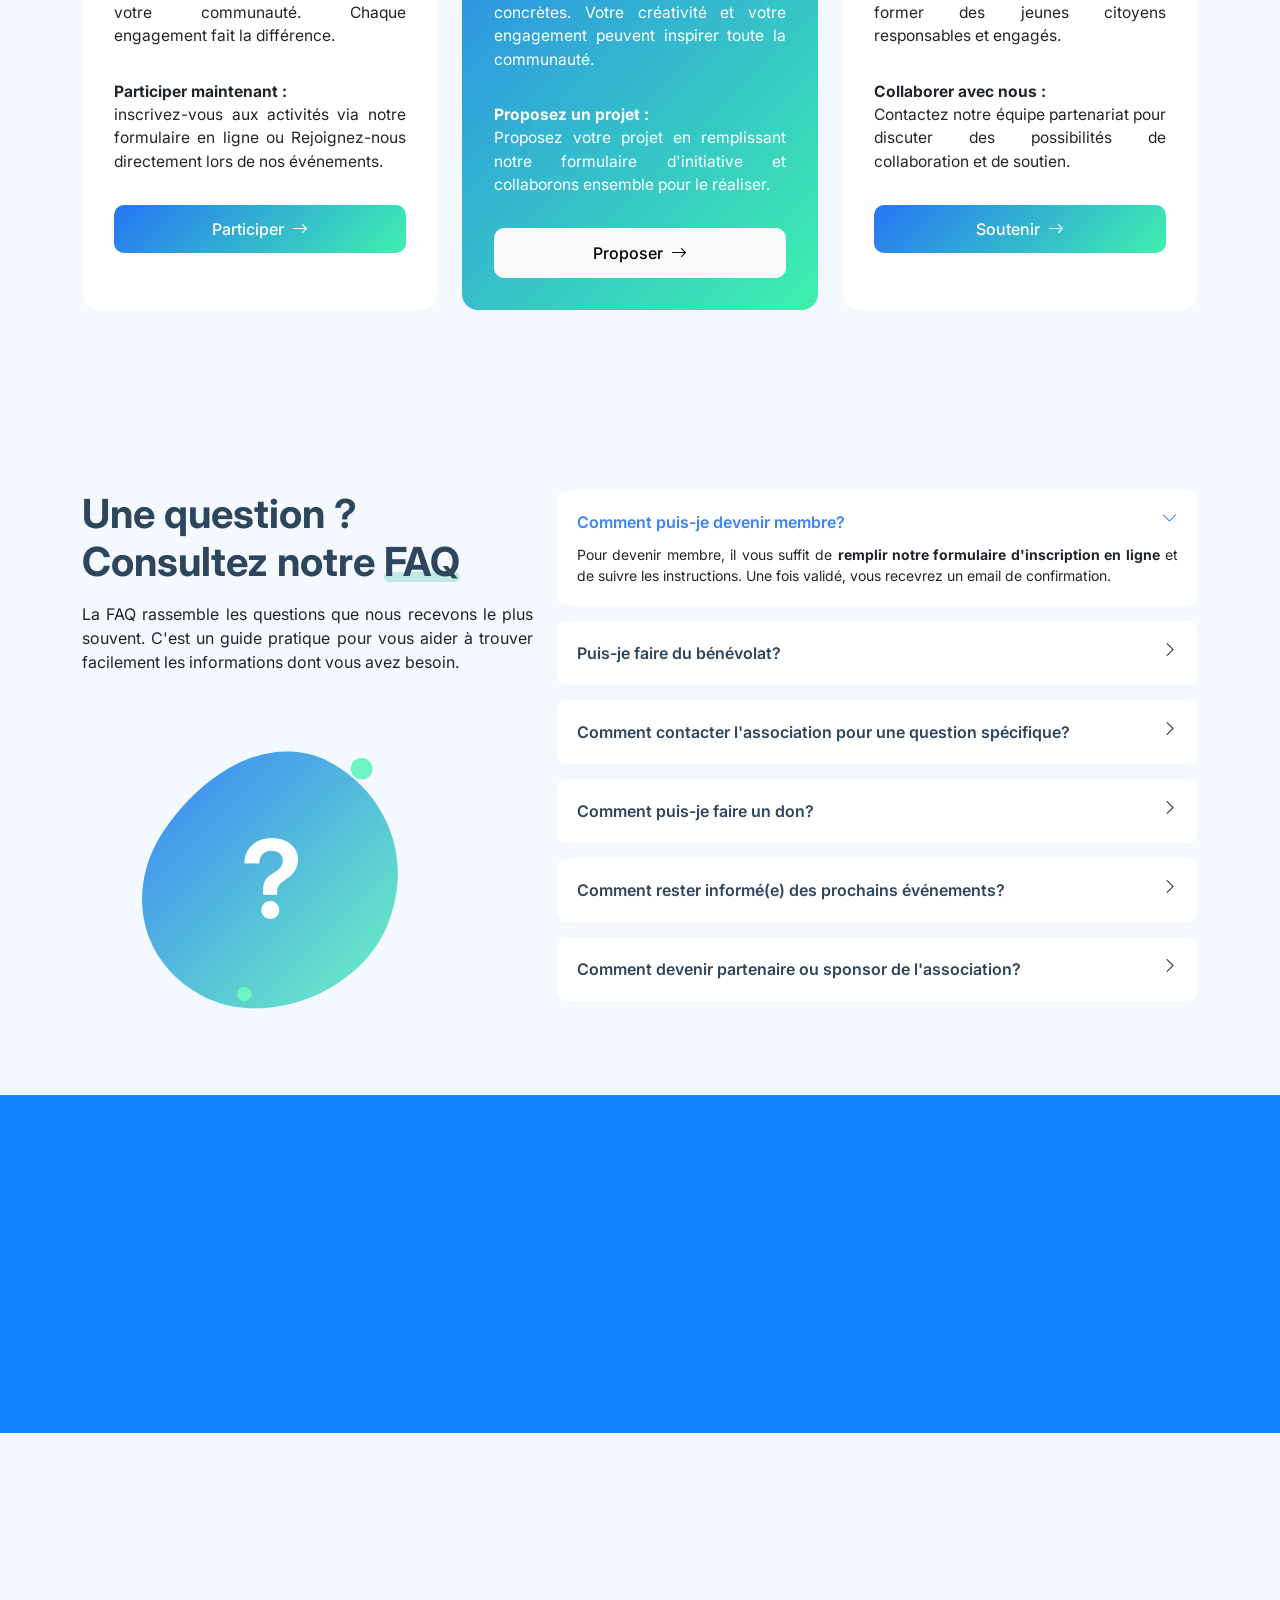
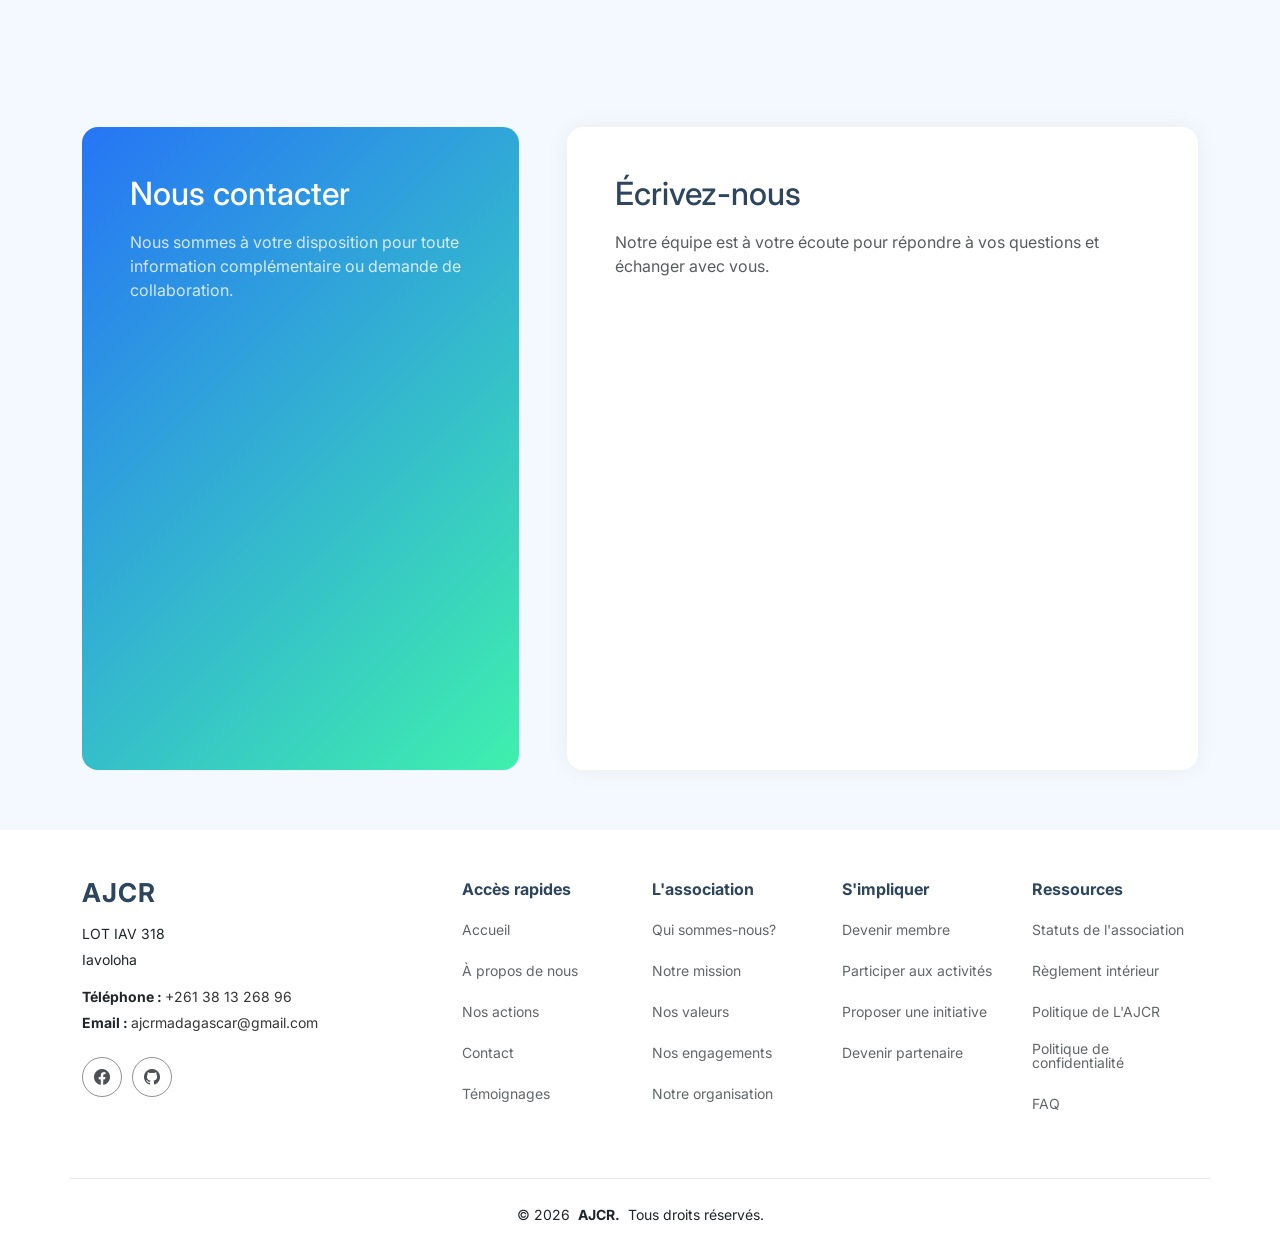
==== commit 03623ab5: "maj11" ====
--- a/index.html
+++ b/index.html
@@ -34,14 +34,15 @@
   <link href="assets/css/main.css" rel="stylesheet">
 
   <!-- Google tag (gtag.js) -->
-  <script async src="https://www.googletagmanager.com/gtag/js?id=G-XXT00TRM9B"></script>
+  <script async src="https://www.googletagmanager.com/gtag/js?id=G-Y91KT4B590"></script>
   <script>
     window.dataLayer = window.dataLayer || [];
     function gtag() { dataLayer.push(arguments); }
     gtag('js', new Date());
-    gtag('config', 'G-XXT00TRM9B');
+
+    gtag('config', 'G-Y91KT4B590');
   </script>
-  <!-- End Google Tag -->
+
   <!-- ==============================================================
   le site officielle de l'association des jeunees citoyen responsable 
   =============================================================== -->
